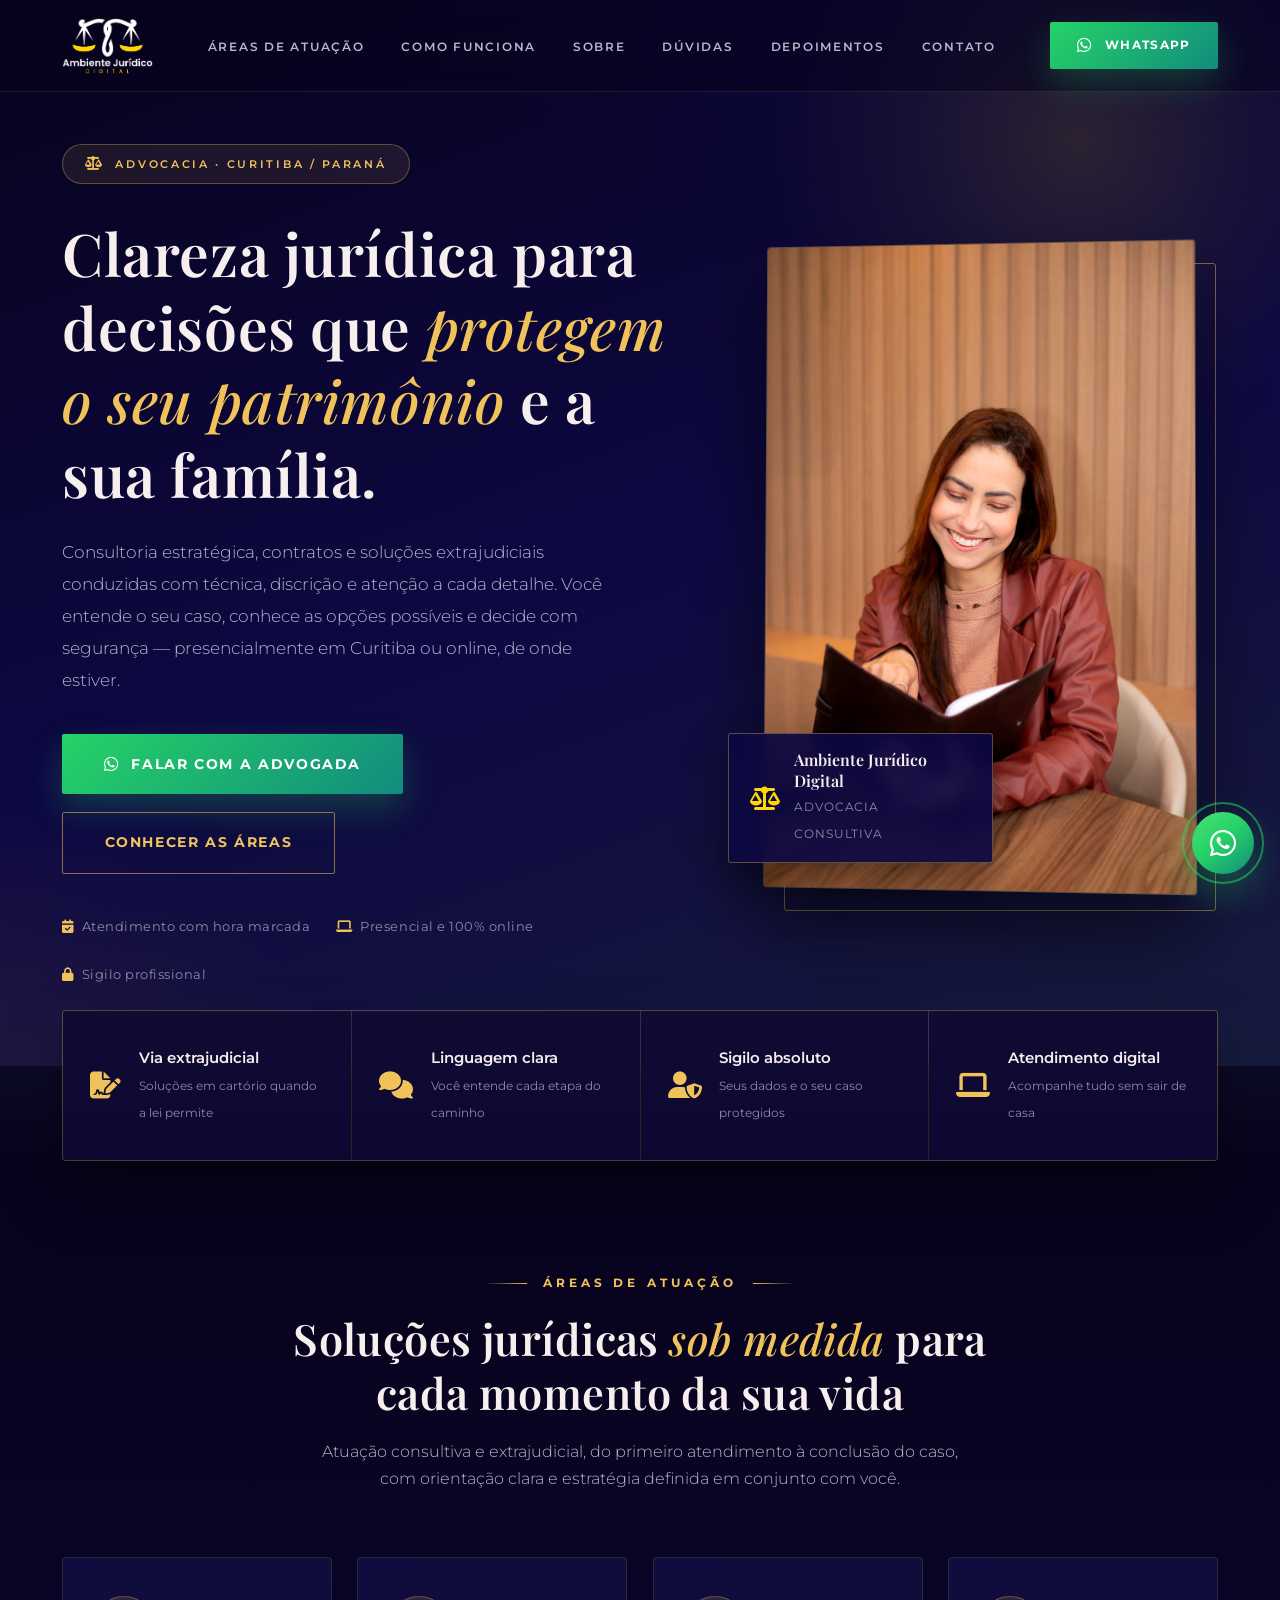
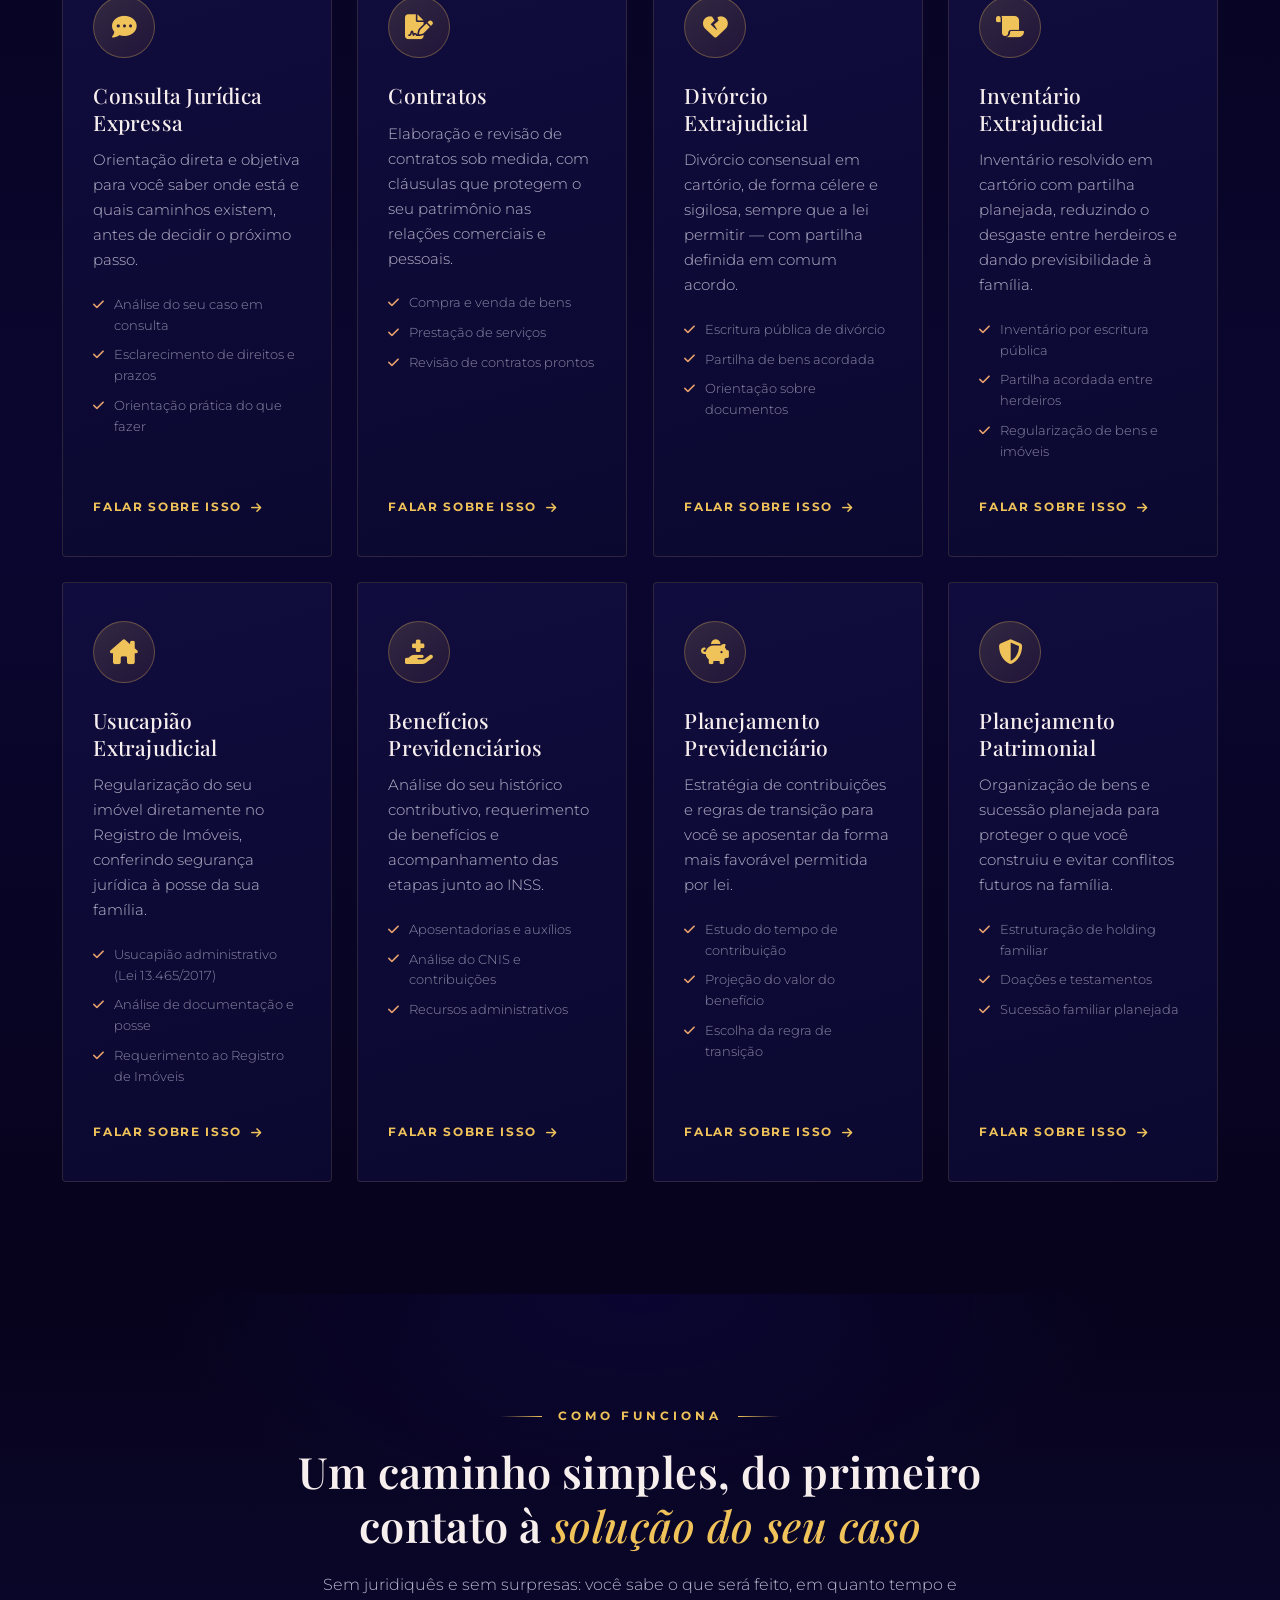
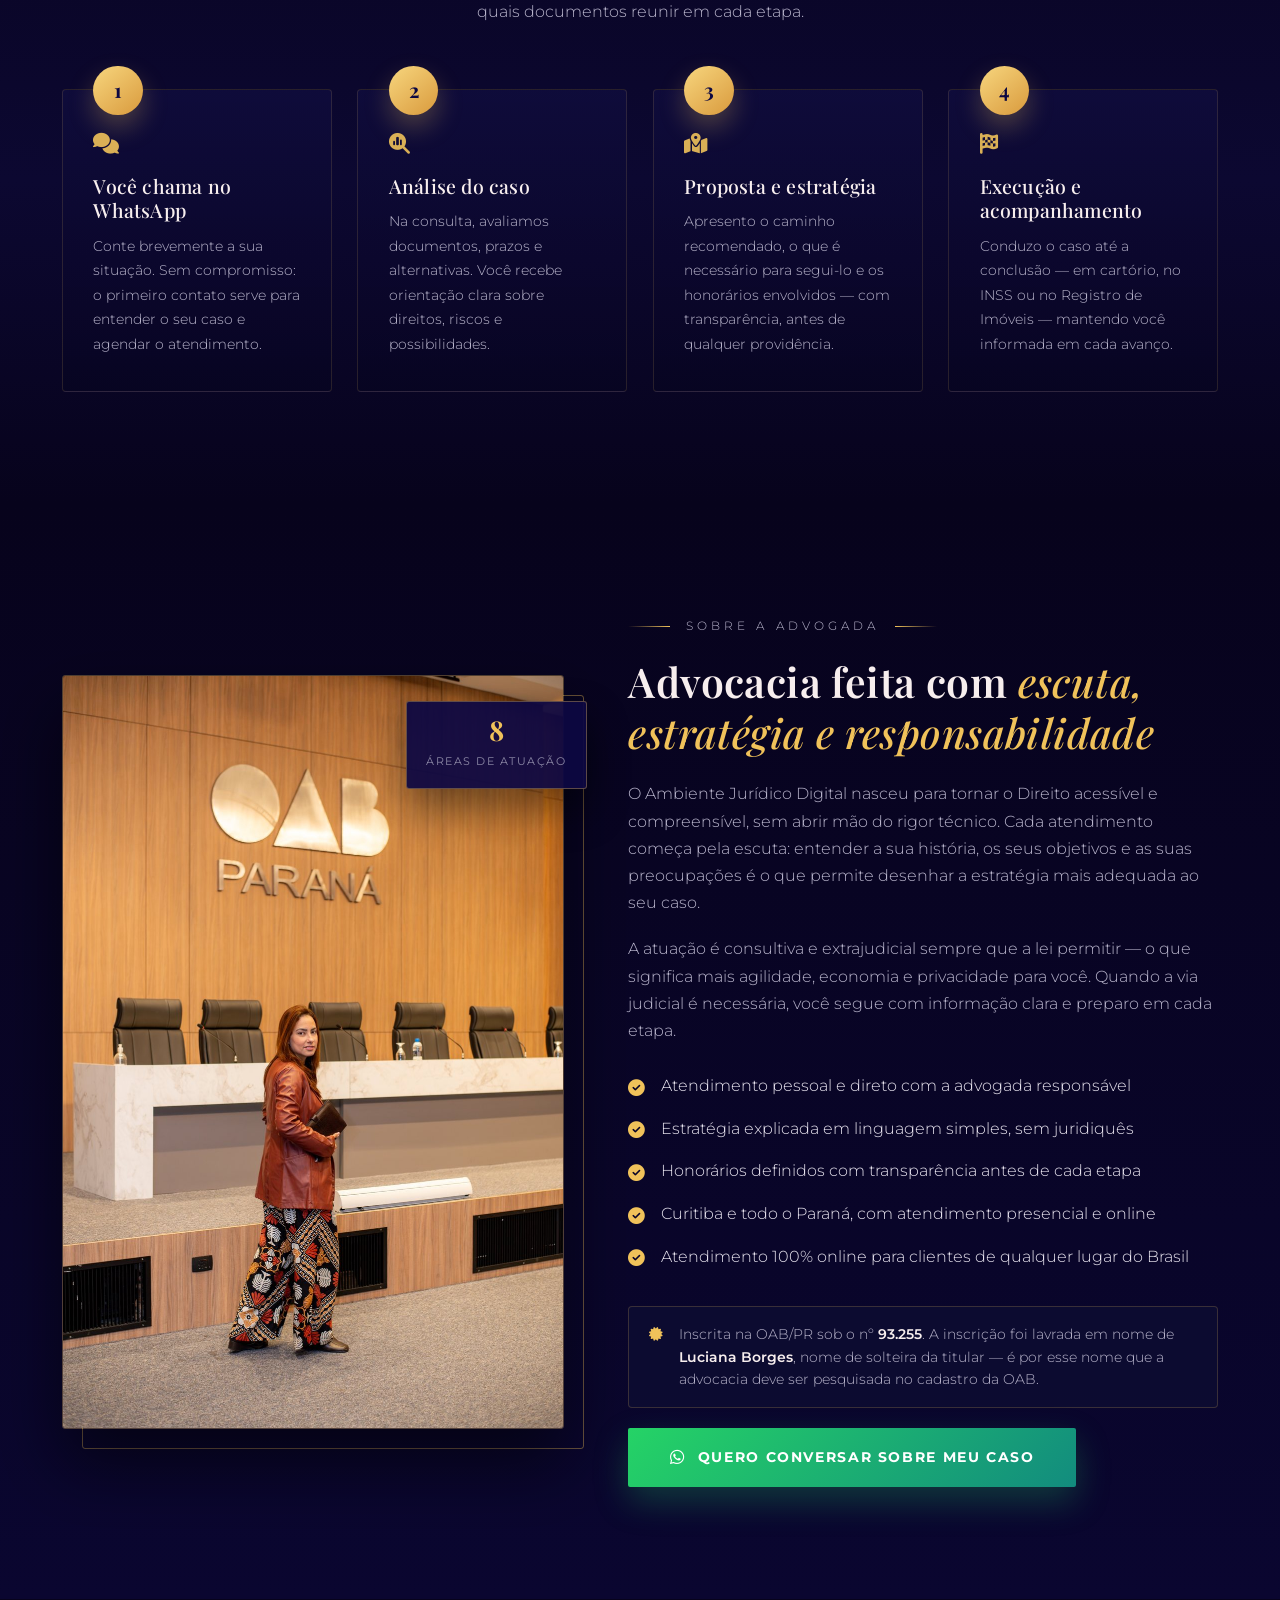
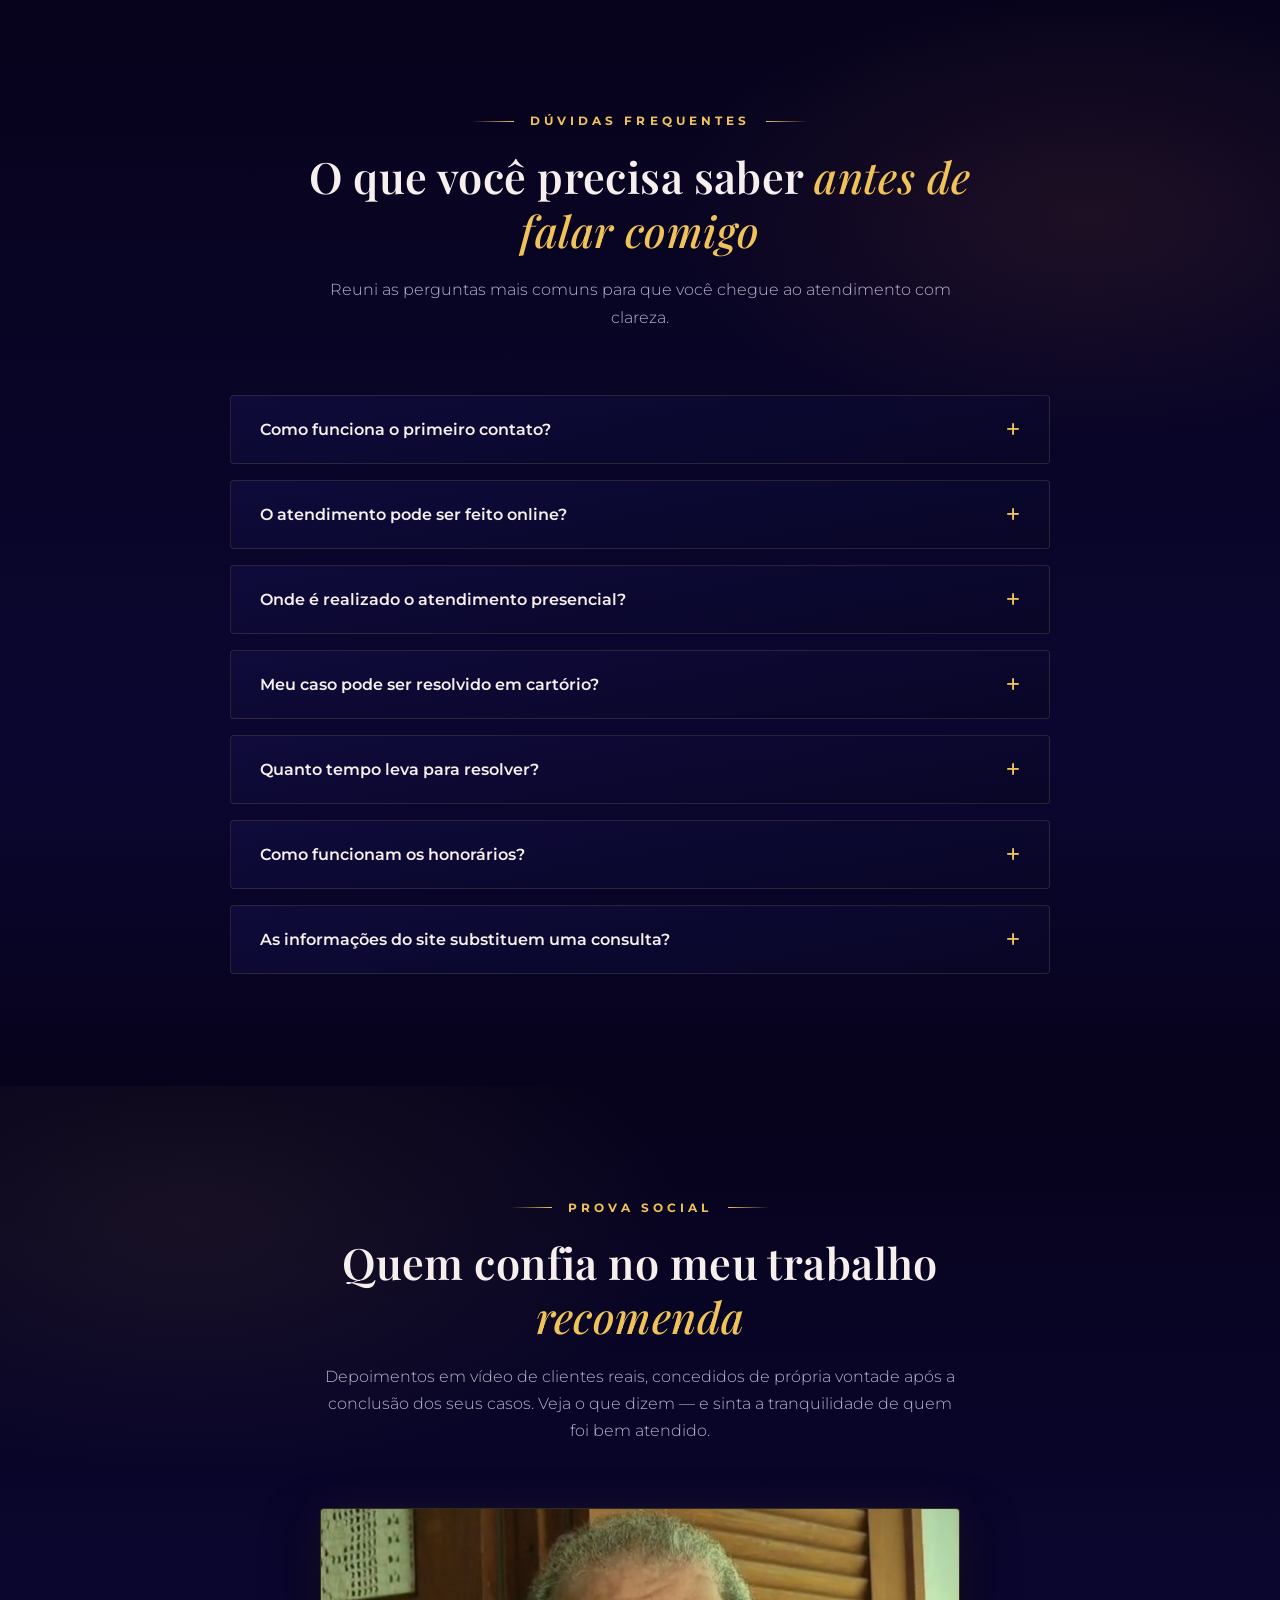
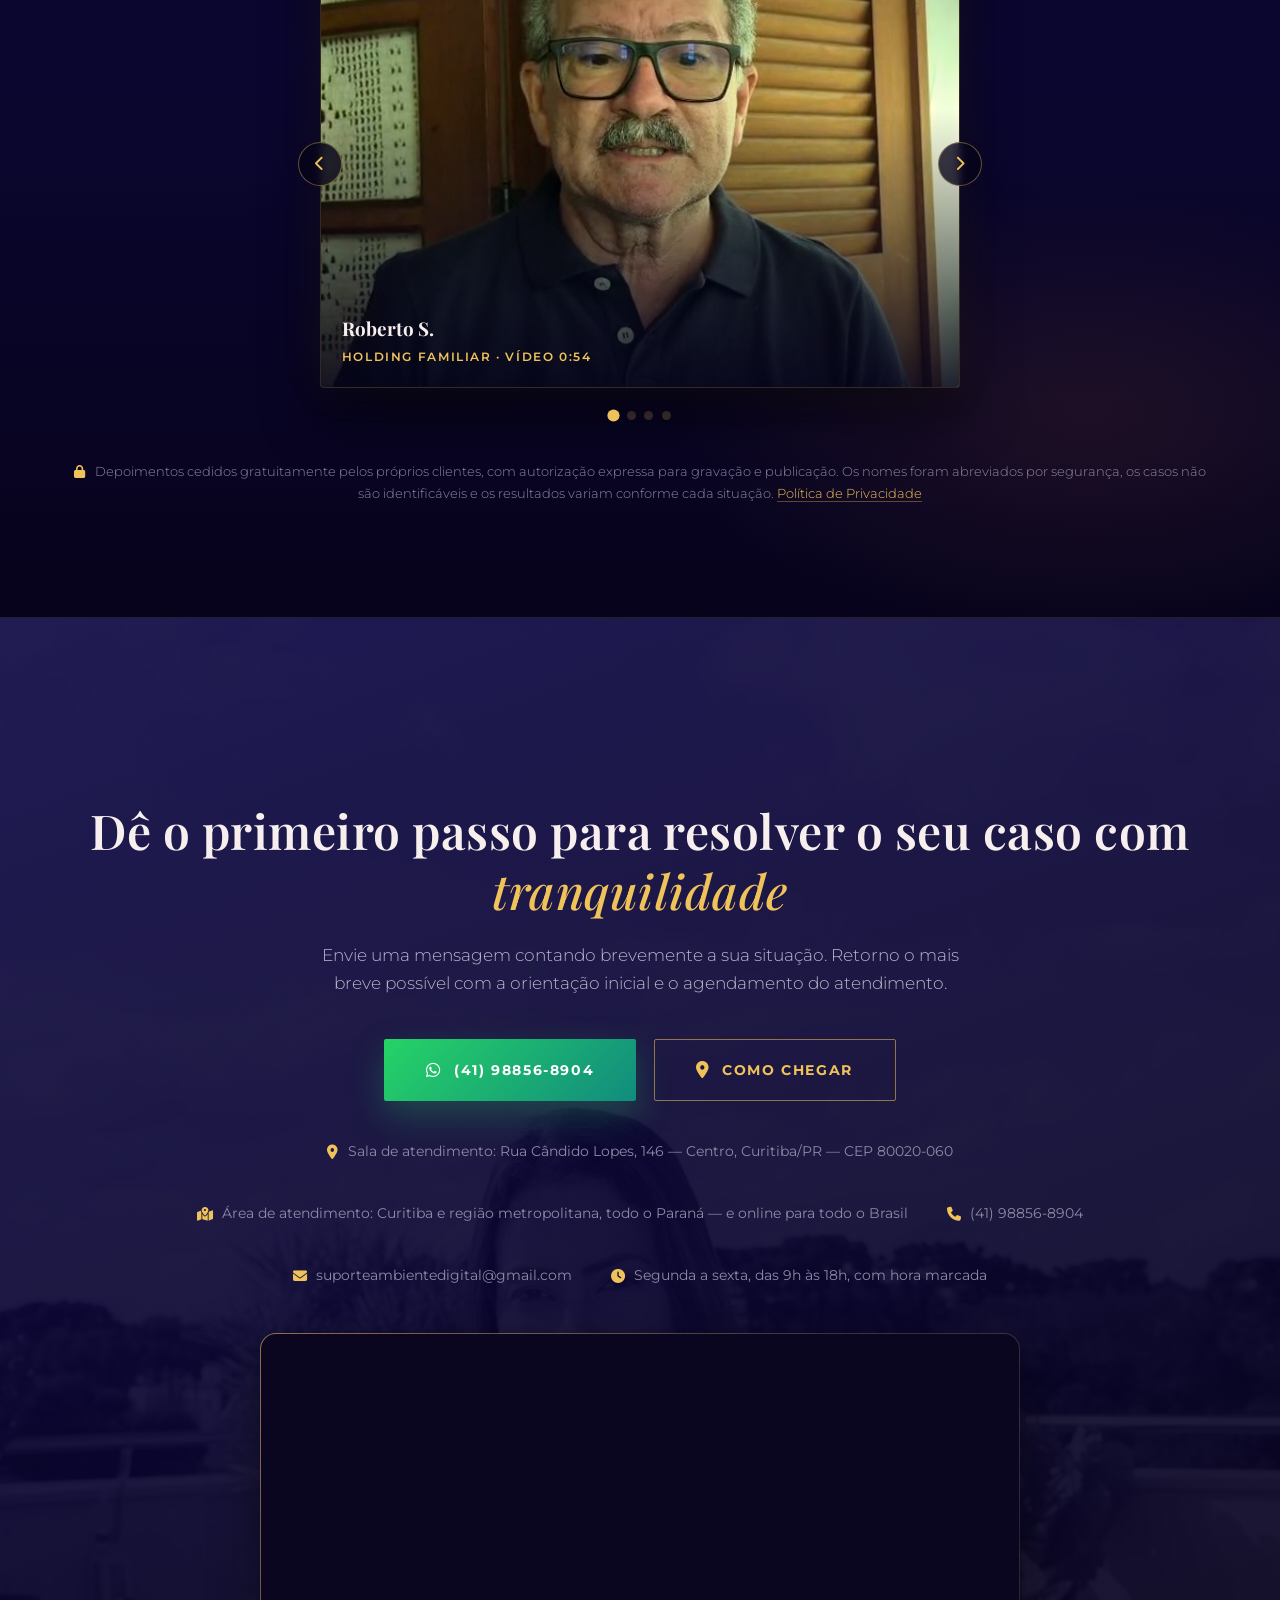
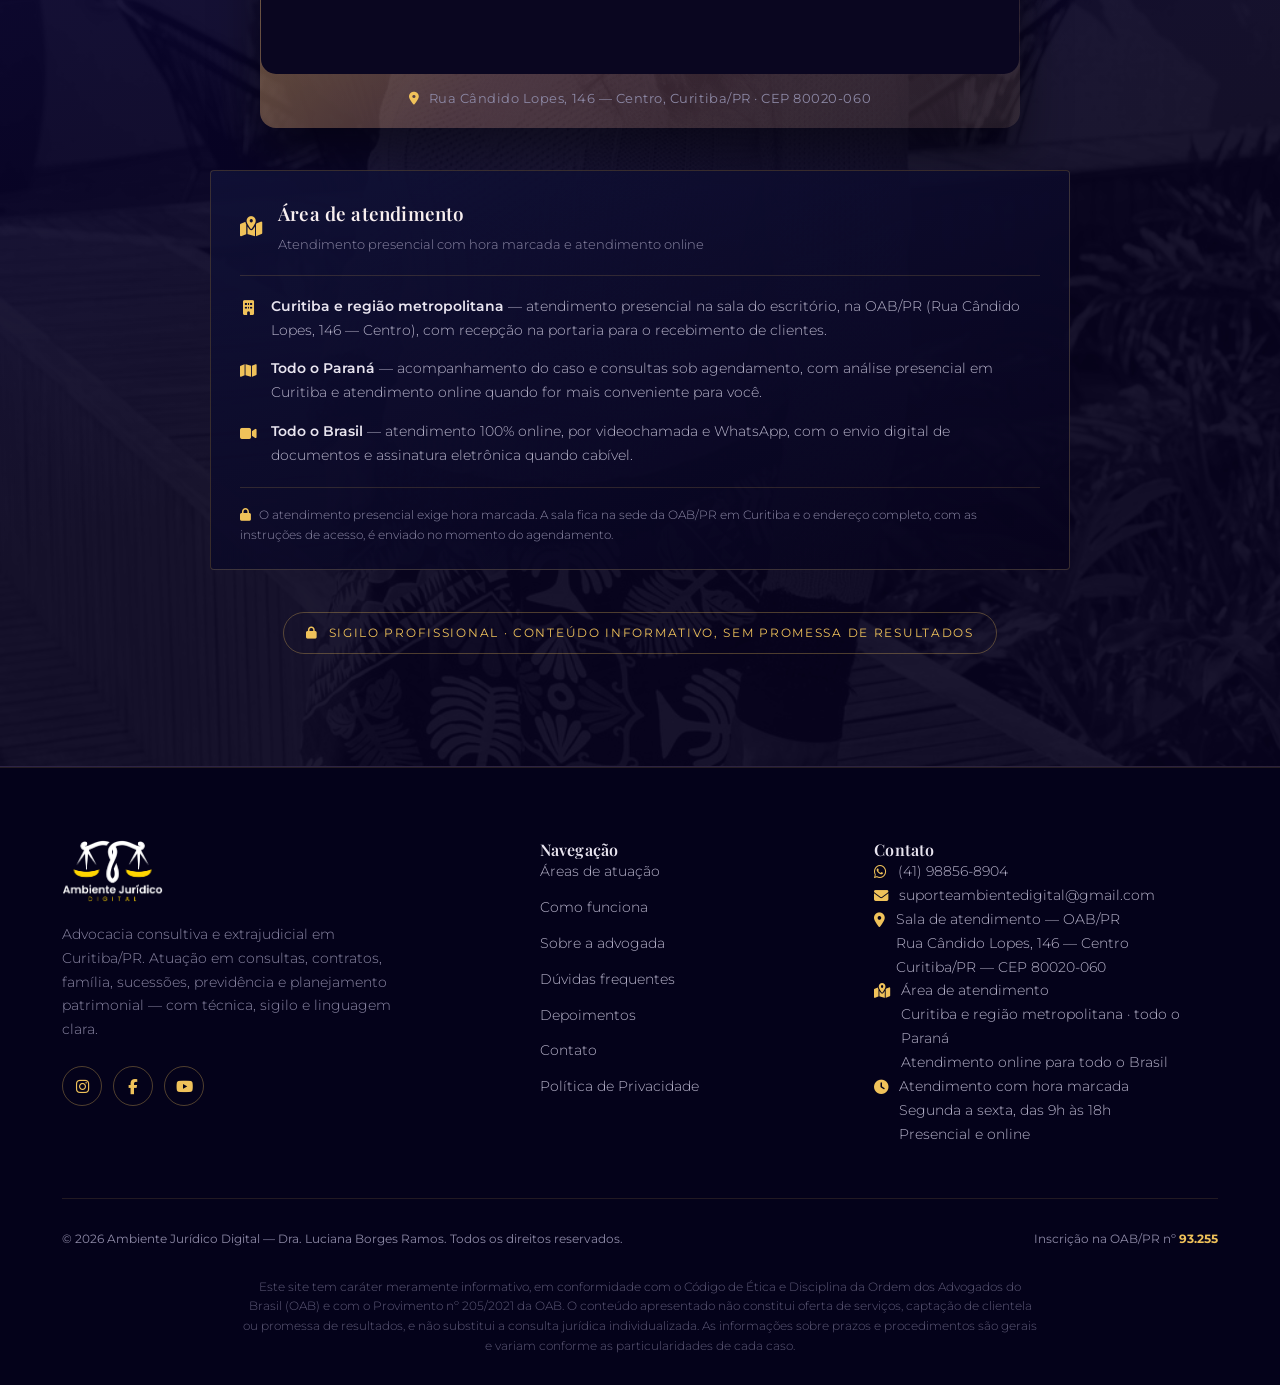
==== index.html @ c6d15be6 "Padronizar o nome da advogada como Dra. Luciana Borges Ramos A inscricao na OAB/PR n 93.255 foi lavr" ====
<!DOCTYPE html>
<html lang="pt-BR">
<head>
  <meta charset="UTF-8">
  <meta name="viewport" content="width=device-width, initial-scale=1.0">
  <title>Ambiente Jurídico Digital | Advocacia em Curitiba</title>
  <meta name="description" content="Advocacia em Curitiba/PR especializada em soluções extrajudiciais: consulta jurídica expressa, contratos, divórcio, inventário, usucapião, benefícios e planejamento previdenciário e patrimonial. Atendimento presencial e online.">
  <meta property="og:type" content="website">
  <meta property="og:title" content="Ambiente Jurídico Digital | Advocacia em Curitiba">
  <meta property="og:description" content="Soluções jurídicas estratégicas e extrajudiciais em Curitiba e todo o Paraná. Fale com uma advogada e tenha clareza sobre o seu caso.">
  <meta property="og:image" content="https://www.ambientejuridicodigital.com.br/assets/luciana-hero.jpg">
  <meta property="og:image:secure_url" content="https://www.ambientejuridicodigital.com.br/assets/luciana-hero.jpg">
  <meta property="og:image:type" content="image/jpeg">
  <meta property="og:image:width" content="1100">
  <meta property="og:image:height" content="1653">
  <meta property="og:image:alt" content="Dra. Luciana Borges Ramos em atendimento no Ambiente Jurídico Digital">
  <meta property="og:locale" content="pt_BR">
  <meta property="og:url" content="https://www.ambientejuridicodigital.com.br/">
  <meta property="og:site_name" content="Ambiente Jurídico Digital">
  <meta name="twitter:card" content="summary_large_image">
  <meta name="twitter:title" content="Ambiente Jurídico Digital | Advocacia em Curitiba">
  <meta name="twitter:description" content="Soluções jurídicas estratégicas e extrajudiciais em Curitiba e todo o Paraná. Fale com uma advogada e tenha clareza sobre o seu caso.">
  <meta name="twitter:image" content="https://www.ambientejuridicodigital.com.br/assets/luciana-hero.jpg">
  <meta name="twitter:image:alt" content="Dra. Luciana Borges Ramos em atendimento no Ambiente Jurídico Digital">
  <!-- ===================== SEO / GEO / IA ===================== -->
  <link rel="canonical" href="https://www.ambientejuridicodigital.com.br/">
  <meta name="geo.region" content="BR-PR">
  <meta name="geo.placename" content="Centro, Curitiba">
  <meta name="geo.position" content="-25.430770;-49.273777">
  <meta name="ICBM" content="-25.430770, -49.273777">
  <meta name="robots" content="index, follow, max-image-preview:large, max-snippet:-1">
  <!-- Permissão e orientação para robôs de IA (ChatGPT, Claude, Perplexity, Gemini etc.) -->
  <meta name="ai-content-declaration" content="human-authored">
  <meta name="google-site-verification" content="6AdJZ5q1JkSKe2ygnSQRYs2QztI845PC0Dw0VYjQenQ">
  <meta name="content-ai" content="Permitido citar e resumir com atribuição e link para a fonte. Conteúdo meramente informativo; não substitui consulta jurídica individual. Não use para prometer resultados.">
  <link rel="icon" type="image/png" href="assets/favicon.png">
  <link rel="apple-touch-icon" href="assets/apple-touch-icon.png">
  <link rel="manifest" href="site.webmanifest">
  <meta name="theme-color" content="#07031c">
  <link rel="preconnect" href="https://fonts.googleapis.com">
  <link rel="preconnect" href="https://fonts.gstatic.com" crossorigin>
  <link href="https://fonts.googleapis.com/css2?family=Playfair+Display:ital,wght@0,400;0,500;0,600;0,700;1,400;1,500&family=Montserrat:wght@300;400;500;600;700&display=swap" rel="stylesheet">
  <link rel="stylesheet" href="https://cdnjs.cloudflare.com/ajax/libs/font-awesome/6.5.1/css/all.min.css">
  <link rel="stylesheet" href="assets/style.css?v=20261020">
</head>
<body>

  <!-- ===================== HEADER ===================== -->
  <header id="header">
    <div class="container header-inner">
      <a href="#inicio" class="logo" aria-label="Ambiente Jurídico Digital - início">
        <img src="assets/logo.png" alt="Ambiente Jurídico Digital">
      </a>
      <nav id="nav">
        <ul>
          <li><a href="#areas">Áreas de atuação</a></li>
          <li><a href="#como-funciona">Como funciona</a></li>
          <li><a href="#sobre">Sobre</a></li>
          <li><a href="#duvidas">Dúvidas</a></li>
          <li><a href="#depoimentos">Depoimentos</a></li>
          <li><a href="#contato">Contato</a></li>
        </ul>
      </nav>
      <div class="header-cta">
        <a class="btn btn-wa" href="https://wa.me/5541988568904?text=Ol%C3%A1!%20Vim%20pelo%20site%20e%20gostaria%20de%20falar%20com%20a%20advogada." target="_blank" rel="noopener">
          <i class="fab fa-whatsapp"></i> WhatsApp
        </a>
      </div>
      <button class="menu-toggle" id="menuToggle" aria-label="Abrir menu" aria-expanded="false">
        <i class="fas fa-bars"></i>
      </button>
    </div>
  </header>

  <!-- ===================== HERO ===================== -->
  <section class="hero" id="inicio">
    <div class="container">
      <div class="hero-content">
        <div class="hero-badge reveal">
          <i class="fas fa-scale-balanced"></i> Advocacia · Curitiba / Paraná
        </div>
        <h1 class="reveal">
          Clareza jurídica para decisões que <span>protegem o seu patrimônio</span> e a sua família.
        </h1>
        <p class="reveal">
          Consultoria estratégica, contratos e soluções extrajudiciais conduzidas com técnica,
          discrição e atenção a cada detalhe. Você entende o seu caso, conhece as opções
          possíveis e decide com segurança — presencialmente em Curitiba ou online, de onde estiver.
        </p>
        <div class="hero-cta reveal">
          <a class="btn btn-wa" href="https://wa.me/5541988568904?text=Ol%C3%A1!%20Vim%20pelo%20site%20e%20gostaria%20de%20agendar%20uma%20consulta%20jur%C3%ADdica." target="_blank" rel="noopener">
            <i class="fab fa-whatsapp"></i> Falar com a advogada
          </a>
          <a class="btn btn-outline" href="#areas">Conhecer as áreas</a>
        </div>
        <div class="hero-note reveal">
          <span><i class="fas fa-calendar-check"></i> Atendimento com hora marcada</span>
          <span><i class="fas fa-laptop"></i> Presencial e 100% online</span>
          <span><i class="fas fa-lock"></i> Sigilo profissional</span>
        </div>
      </div>
      <div class="hero-image reveal direita">
        <div class="frame">
          <img src="assets/luciana-hero.jpg" alt="Dra. Luciana Borges Ramos em atendimento no Ambiente Jurídico Digital" width="1100" height="1653">
        </div>
        <div class="hero-tag">
          <i class="fas fa-scale-balanced"></i>
          <div>
            <strong>Ambiente Jurídico Digital</strong>
            <small>Advocacia consultiva</small>
          </div>
        </div>
      </div>
    </div>
  </section>

  <!-- ===================== DIFERENCIAIS ===================== -->
  <div class="diferenciais">
    <div class="container">
      <div class="diferenciais-box">
        <div class="diferencial-item reveal">
          <i class="fas fa-file-signature"></i>
          <div>
            <strong>Via extrajudicial</strong>
            <small>Soluções em cartório quando a lei permite</small>
          </div>
        </div>
        <div class="diferencial-item reveal">
          <i class="fas fa-comments"></i>
          <div>
            <strong>Linguagem clara</strong>
            <small>Você entende cada etapa do caminho</small>
          </div>
        </div>
        <div class="diferencial-item reveal">
          <i class="fas fa-user-shield"></i>
          <div>
            <strong>Sigilo absoluto</strong>
            <small>Seus dados e o seu caso protegidos</small>
          </div>
        </div>
        <div class="diferencial-item reveal">
          <i class="fas fa-laptop"></i>
          <div>
            <strong>Atendimento digital</strong>
            <small>Acompanhe tudo sem sair de casa</small>
          </div>
        </div>
      </div>
    </div>
  </div>

  <!-- ===================== ÁREAS DE ATUAÇÃO ===================== -->
  <section id="areas">
    <div class="container">
      <p class="section-sub reveal">Áreas de atuação</p>
      <h2 class="section-title reveal">Soluções jurídicas <span>sob medida</span> para cada momento da sua vida</h2>
      <p class="section-desc reveal">
        Atuação consultiva e extrajudicial, do primeiro atendimento à conclusão do caso,
        com orientação clara e estratégia definida em conjunto com você.
      </p>
      <div class="areas-grid">

        <div class="area-card reveal">
          <div class="area-icon"><i class="fas fa-comment-dots"></i></div>
          <h3>Consulta Jurídica Expressa</h3>
          <p>Orientação direta e objetiva para você saber onde está e quais caminhos existem, antes de decidir o próximo passo.</p>
          <ul class="area-list">
            <li><i class="fas fa-check"></i> Análise do seu caso em consulta</li>
            <li><i class="fas fa-check"></i> Esclarecimento de direitos e prazos</li>
            <li><i class="fas fa-check"></i> Orientação prática do que fazer</li>
          </ul>
          <a class="area-link" href="https://wa.me/5541988568904?text=Ol%C3%A1!%20Vim%20pelo%20site%20e%20gostaria%20de%20agendar%20uma%20consulta%20jur%C3%ADdica%20expressa." target="_blank" rel="noopener">Falar sobre isso <i class="fas fa-arrow-right"></i></a>
        </div>

        <div class="area-card reveal">
          <div class="area-icon"><i class="fas fa-file-signature"></i></div>
          <h3>Contratos</h3>
          <p>Elaboração e revisão de contratos sob medida, com cláusulas que protegem o seu patrimônio nas relações comerciais e pessoais.</p>
          <ul class="area-list">
            <li><i class="fas fa-check"></i> Compra e venda de bens</li>
            <li><i class="fas fa-check"></i> Prestação de serviços</li>
            <li><i class="fas fa-check"></i> Revisão de contratos prontos</li>
          </ul>
          <a class="area-link" href="https://wa.me/5541988568904?text=Ol%C3%A1!%20Vim%20pelo%20site%20e%20preciso%20de%20ajuda%20com%20um%20contrato." target="_blank" rel="noopener">Falar sobre isso <i class="fas fa-arrow-right"></i></a>
        </div>

        <div class="area-card reveal">
          <div class="area-icon"><i class="fas fa-heart-crack"></i></div>
          <h3>Divórcio Extrajudicial</h3>
          <p>Divórcio consensual em cartório, de forma célere e sigilosa, sempre que a lei permitir — com partilha definida em comum acordo.</p>
          <ul class="area-list">
            <li><i class="fas fa-check"></i> Escritura pública de divórcio</li>
            <li><i class="fas fa-check"></i> Partilha de bens acordada</li>
            <li><i class="fas fa-check"></i> Orientação sobre documentos</li>
          </ul>
          <a class="area-link" href="https://wa.me/5541988568904?text=Ol%C3%A1!%20Vim%20pelo%20site%20e%20tenho%20interesse%20em%20div%C3%B3rcio%20extrajudicial." target="_blank" rel="noopener">Falar sobre isso <i class="fas fa-arrow-right"></i></a>
        </div>

        <div class="area-card reveal">
          <div class="area-icon"><i class="fas fa-scroll"></i></div>
          <h3>Inventário Extrajudicial</h3>
          <p>Inventário resolvido em cartório com partilha planejada, reduzindo o desgaste entre herdeiros e dando previsibilidade à família.</p>
          <ul class="area-list">
            <li><i class="fas fa-check"></i> Inventário por escritura pública</li>
            <li><i class="fas fa-check"></i> Partilha acordada entre herdeiros</li>
            <li><i class="fas fa-check"></i> Regularização de bens e imóveis</li>
          </ul>
          <a class="area-link" href="https://wa.me/5541988568904?text=Ol%C3%A1!%20Vim%20pelo%20site%20e%20gostaria%20de%20informa%C3%A7%C3%B5es%20sobre%20invent%C3%A1rio%20extrajudicial." target="_blank" rel="noopener">Falar sobre isso <i class="fas fa-arrow-right"></i></a>
        </div>

        <div class="area-card reveal">
          <div class="area-icon"><i class="fas fa-house-chimney"></i></div>
          <h3>Usucapião Extrajudicial</h3>
          <p>Regularização do seu imóvel diretamente no Registro de Imóveis, conferindo segurança jurídica à posse da sua família.</p>
          <ul class="area-list">
            <li><i class="fas fa-check"></i> Usucapião administrativo (Lei 13.465/2017)</li>
            <li><i class="fas fa-check"></i> Análise de documentação e posse</li>
            <li><i class="fas fa-check"></i> Requerimento ao Registro de Imóveis</li>
          </ul>
          <a class="area-link" href="https://wa.me/5541988568904?text=Ol%C3%A1!%20Vim%20pelo%20site%20e%20quero%20regularizar%20um%20im%C3%B3vel%20por%20usucapi%C3%A3o." target="_blank" rel="noopener">Falar sobre isso <i class="fas fa-arrow-right"></i></a>
        </div>

        <div class="area-card reveal">
          <div class="area-icon"><i class="fas fa-hand-holding-medical"></i></div>
          <h3>Benefícios Previdenciários</h3>
          <p>Análise do seu histórico contributivo, requerimento de benefícios e acompanhamento das etapas junto ao INSS.</p>
          <ul class="area-list">
            <li><i class="fas fa-check"></i> Aposentadorias e auxílios</li>
            <li><i class="fas fa-check"></i> Análise do CNIS e contribuições</li>
            <li><i class="fas fa-check"></i> Recursos administrativos</li>
          </ul>
          <a class="area-link" href="https://wa.me/5541988568904?text=Ol%C3%A1!%20Vim%20pelo%20site%20e%20preciso%20de%20ajuda%20com%20um%20benef%C3%ADcio%20do%20INSS." target="_blank" rel="noopener">Falar sobre isso <i class="fas fa-arrow-right"></i></a>
        </div>

        <div class="area-card reveal">
          <div class="area-icon"><i class="fas fa-piggy-bank"></i></div>
          <h3>Planejamento Previdenciário</h3>
          <p>Estratégia de contribuições e regras de transição para você se aposentar da forma mais favorável permitida por lei.</p>
          <ul class="area-list">
            <li><i class="fas fa-check"></i> Estudo do tempo de contribuição</li>
            <li><i class="fas fa-check"></i> Projeção do valor do benefício</li>
            <li><i class="fas fa-check"></i> Escolha da regra de transição</li>
          </ul>
          <a class="area-link" href="https://wa.me/5541988568904?text=Ol%C3%A1!%20Vim%20pelo%20site%20e%20quero%20planejar%20minha%20aposentadoria." target="_blank" rel="noopener">Falar sobre isso <i class="fas fa-arrow-right"></i></a>
        </div>

        <div class="area-card reveal">
          <div class="area-icon"><i class="fas fa-shield-halved"></i></div>
          <h3>Planejamento Patrimonial</h3>
          <p>Organização de bens e sucessão planejada para proteger o que você construiu e evitar conflitos futuros na família.</p>
          <ul class="area-list">
            <li><i class="fas fa-check"></i> Estruturação de holding familiar</li>
            <li><i class="fas fa-check"></i> Doações e testamentos</li>
            <li><i class="fas fa-check"></i> Sucessão familiar planejada</li>
          </ul>
          <a class="area-link" href="https://wa.me/5541988568904?text=Ol%C3%A1!%20Vim%20pelo%20site%20e%20quero%20organizar%20meu%20patrim%C3%B4nio." target="_blank" rel="noopener">Falar sobre isso <i class="fas fa-arrow-right"></i></a>
        </div>

      </div>
    </div>
  </section>

  <!-- ===================== COMO FUNCIONA ===================== -->
  <section id="como-funciona">
    <div class="container">
      <p class="section-sub reveal">Como funciona</p>
      <h2 class="section-title reveal">Um caminho simples, do primeiro contato à <span>solução do seu caso</span></h2>
      <p class="section-desc reveal">
        Sem juridiquês e sem surpresas: você sabe o que será feito, em quanto tempo e quais documentos reunir em cada etapa.
      </p>
      <div class="passos">
        <div class="passo reveal">
          <span class="passo-num">1</span>
          <i class="passo-icone fas fa-comments"></i>
          <h3>Você chama no WhatsApp</h3>
          <p>Conte brevemente a sua situação. Sem compromisso: o primeiro contato serve para entender o seu caso e agendar o atendimento.</p>
        </div>
        <div class="passo reveal">
          <span class="passo-num">2</span>
          <i class="passo-icone fas fa-magnifying-glass-chart"></i>
          <h3>Análise do caso</h3>
          <p>Na consulta, avaliamos documentos, prazos e alternativas. Você recebe orientação clara sobre direitos, riscos e possibilidades.</p>
        </div>
        <div class="passo reveal">
          <span class="passo-num">3</span>
          <i class="passo-icone fas fa-map-location-dot"></i>
          <h3>Proposta e estratégia</h3>
          <p>Apresento o caminho recomendado, o que é necessário para segui-lo e os honorários envolvidos — com transparência, antes de qualquer providência.</p>
        </div>
        <div class="passo reveal">
          <span class="passo-num">4</span>
          <i class="passo-icone fas fa-flag-checkered"></i>
          <h3>Execução e acompanhamento</h3>
          <p>Conduzo o caso até a conclusão — em cartório, no INSS ou no Registro de Imóveis — mantendo você informada em cada avanço.</p>
        </div>
      </div>
    </div>
  </section>

  <!-- ===================== SOBRE ===================== -->
  <section id="sobre">
    <div class="container sobre-grid">
      <div class="sobre-foto reveal esq">
        <img src="assets/luciana-plenario.jpg" alt="Dra. Luciana Borges Ramos em evento na sede da OAB Paraná" width="1000" height="1502">
        <div class="sobre-selo">
          <strong>8</strong>
          <small>áreas de atuação</small>
        </div>
      </div>
      <div class="sobre-texto reveal direita">
        <p class="section-sub" style="justify-content:flex-start">Sobre a advogada</p>
        <h2>Advocacia feita com <span>escuta, estratégia e responsabilidade</span></h2>
        <p>
          O Ambiente Jurídico Digital nasceu para tornar o Direito acessível e compreensível,
          sem abrir mão do rigor técnico. Cada atendimento começa pela escuta: entender a sua
          história, os seus objetivos e as suas preocupações é o que permite desenhar a
          estratégia mais adequada ao seu caso.
        </p>
        <p>
          A atuação é consultiva e extrajudicial sempre que a lei permitir — o que significa
          mais agilidade, economia e privacidade para você. Quando a via judicial é necessária,
          você segue com informação clara e preparo em cada etapa.
        </p>
        <ul class="sobre-lista">
          <li><i class="fas fa-check-circle"></i> Atendimento pessoal e direto com a advogada responsável</li>
          <li><i class="fas fa-check-circle"></i> Estratégia explicada em linguagem simples, sem juridiquês</li>
          <li><i class="fas fa-check-circle"></i> Honorários definidos com transparência antes de cada etapa</li>
          <li><i class="fas fa-check-circle"></i> Curitiba e todo o Paraná, com atendimento presencial e online</li>
          <li><i class="fas fa-check-circle"></i> Atendimento 100% online para clientes de qualquer lugar do Brasil</li>
        </ul>
        <p class="sobre-oab">
          <i class="fas fa-certificate"></i>
          <span>
            Inscrita na OAB/PR sob o nº <strong>93.255</strong>. A inscrição foi lavrada em nome de
            <strong>Luciana Borges</strong>, nome de solteira da titular — é por esse nome que a
            advocacia deve ser pesquisada no cadastro da OAB.
          </span>
        </p>
        <a class="btn btn-wa" href="https://wa.me/5541988568904?text=Ol%C3%A1!%20Vim%20pelo%20site%20e%20gostaria%20de%20conhecer%20melhor%20o%20trabalho%20do%20Ambiente%20Jur%C3%ADdico%20Digital." target="_blank" rel="noopener">
          <i class="fab fa-whatsapp"></i> Quero conversar sobre meu caso
        </a>
      </div>
    </div>
  </section>

  <!-- ===================== DÚVIDAS FREQUENTES ===================== -->
  <section id="duvidas">
    <div class="container">
      <p class="section-sub reveal">Dúvidas frequentes</p>
      <h2 class="section-title reveal">O que você precisa saber <span>antes de falar comigo</span></h2>
      <p class="section-desc reveal">Reuni as perguntas mais comuns para que você chegue ao atendimento com clareza.</p>

      <div class="faq">
        <div class="faq-item reveal">
          <button class="faq-pergunta" aria-expanded="false">
            Como funciona o primeiro contato?
            <i class="fas fa-plus"></i>
          </button>
          <div class="faq-resposta">
            <div class="faq-resposta-inner">
              Basta enviar uma mensagem no WhatsApp contando, em poucas linhas, a sua situação.
              Esse primeiro contato serve para entender a sua demanda e agendar o atendimento
              no horário mais conveniente para você — presencial ou online.
            </div>
          </div>
        </div>

        <div class="faq-item reveal">
          <button class="faq-pergunta" aria-expanded="false">
            O atendimento pode ser feito online?
            <i class="fas fa-plus"></i>
          </button>
          <div class="faq-resposta">
            <div class="faq-resposta-inner">
              Sim. O atendimento pode ser 100% online, por videochamada e WhatsApp, com a mesma
              segurança do atendimento presencial. Os documentos podem ser enviados digitalmente
              e, quando cabível, utiliza-se assinatura eletrônica.
            </div>
          </div>
        </div>

        <div class="faq-item reveal">
          <button class="faq-pergunta" aria-expanded="false">
            Onde é realizado o atendimento presencial?
            <i class="fas fa-plus"></i>
          </button>
          <div class="faq-resposta">
            <div class="faq-resposta-inner">
              O atendimento presencial é feito em Curitiba, na sala do escritório na sede da
              OAB/PR — Rua Cândido Lopes, 146, Centro —, com hora marcada e recepção na portaria
              para o recebimento de clientes. O endereço completo e as instruções de acesso são
              enviados no momento do agendamento. Clientes de Curitiba e região podem ainda
              preferir o atendimento 100% online, por videochamada e WhatsApp, e clientes de
              todo o Brasil são atendidos dessa forma, sem deslocamento.
            </div>
          </div>
        </div>

        <div class="faq-item reveal">
          <button class="faq-pergunta" aria-expanded="false">
            Meu caso pode ser resolvido em cartório?
            <i class="fas fa-plus"></i>
          </button>
          <div class="faq-resposta">
            <div class="faq-resposta-inner">
              Muitos podem. Divórcio, inventário e usucapião, por exemplo, possuem via
              extrajudicial quando há consenso entre as partes e os requisitos legais são
              preenchidos. Na consulta, analiso se o seu caso se encaixa nessa via e quais
              documentos serão necessários.
            </div>
          </div>
        </div>

        <div class="faq-item reveal">
          <button class="faq-pergunta" aria-expanded="false">
            Quanto tempo leva para resolver?
            <i class="fas fa-plus"></i>
          </button>
          <div class="faq-resposta">
            <div class="faq-resposta-inner">
              O prazo varia conforme o órgão envolvido — cartório, INSS ou Registro de Imóveis —
              e as particularidades de cada caso. Na consulta, apresento uma estimativa realista
              para a sua situação específica.
            </div>
          </div>
        </div>

        <div class="faq-item reveal">
          <button class="faq-pergunta" aria-expanded="false">
            Como funcionam os honorários?
            <i class="fas fa-plus"></i>
          </button>
          <div class="faq-resposta">
            <div class="faq-resposta-inner">
              Os honorários são definidos caso a caso, após a análise da complexidade, e
              comunicados com transparência antes do início do trabalho. Você tem ciência dos
              valores e aprova cada etapa antes que ela aconteça.
            </div>
          </div>
        </div>

        <div class="faq-item reveal">
          <button class="faq-pergunta" aria-expanded="false">
            As informações do site substituem uma consulta?
            <i class="fas fa-plus"></i>
          </button>
          <div class="faq-resposta">
            <div class="faq-resposta-inner">
              Não. O conteúdo deste site tem caráter meramente informativo e não substitui a
              análise individual do seu caso por advogada. Cada situação exige verificação
              própria de fatos, documentos e prazos.
            </div>
          </div>
        </div>
      </div>
    </div>
  </section>

  <!-- ===================== DEPOIMENTOS ===================== -->
  <section id="depoimentos">
    <div class="container">
      <p class="section-sub reveal">Prova social</p>
      <h2 class="section-title reveal">Quem confia no meu trabalho <span>recomenda</span></h2>
      <p class="section-desc reveal">
        Depoimentos em vídeo de clientes reais, concedidos de própria vontade após a
        conclusão dos seus casos. Veja o que dizem — e sinta a tranquilidade de quem
        foi bem atendido.
      </p>

      <!-- Carrossel de depoimentos (vídeos) -->
      <div class="depo-carrossel reveal" aria-roledescription="carrossel" aria-label="Depoimentos de clientes em vídeo">

        <div class="depo-stage" id="depoStage">

          <figure class="depo-slide ativo" data-tipo="video" role="button" tabindex="0"
            data-video="assets/depoimentos/video-roberto.mp4"
            data-nome="Roberto S." data-area="Holding Familiar"
            aria-label="Reproduzir depoimento de Roberto sobre Holding Familiar">
            <img src="assets/depoimentos/poster-roberto.jpg" alt="Roberto, cliente de holding familiar, sorrindo em depoimento em vídeo" width="900" height="506">
            <figcaption class="depo-meta">
              <strong>Roberto S.</strong>
              <small>Holding Familiar · Vídeo 0:54</small>
            </figcaption>
          </figure>

          <figure class="depo-slide" data-tipo="video" role="button" tabindex="0"
            data-video="assets/depoimentos/video-andre.mp4"
            data-nome="André C." data-area="Inventário e Contratos"
            aria-label="Reproduzir depoimento de André sobre inventário e contratos">
            <img src="assets/depoimentos/poster-andre.jpg" alt="André, cliente de inventário e contratos, em depoimento em vídeo" width="900" height="506" loading="lazy">
            <figcaption class="depo-meta">
              <strong>André C.</strong>
              <small>Inventário e Contratos · Vídeo 2:16</small>
            </figcaption>
          </figure>

          <figure class="depo-slide" data-tipo="video" role="button" tabindex="0"
            data-video="assets/depoimentos/video-sandro.mp4"
            data-nome="Sandro M." data-area="Pensão Alimentícia"
            aria-label="Reproduzir depoimento de Sandro sobre pensão alimentícia">
            <img src="assets/depoimentos/poster-sandro.jpg" alt="Sandro, cliente em questão de pensão alimentícia, em depoimento em vídeo" width="506" height="900" loading="lazy">
            <figcaption class="depo-meta">
              <strong>Sandro M.</strong>
              <small>Pensão Alimentícia · Vídeo 1:19</small>
            </figcaption>
          </figure>

          <figure class="depo-slide" data-tipo="video" role="button" tabindex="0"
            data-video="assets/depoimentos/video-eduardo.mp4"
            data-nome="Eduardo L." data-area="Usucapião"
            aria-label="Reproduzir depoimento de Eduardo sobre usucapião">
            <img src="assets/depoimentos/poster-eduardo.jpg" alt="Eduardo, cliente em usucapião, em depoimento em vídeo" width="506" height="900" loading="lazy">
            <figcaption class="depo-meta">
              <strong>Eduardo L.</strong>
              <small>Usucapião · Vídeo 0:31</small>
            </figcaption>
          </figure>

        </div>

        <button class="depo-btn prev" id="depoPrev" aria-label="Depoimento anterior"><i class="fas fa-chevron-left"></i></button>
        <button class="depo-btn next" id="depoNext" aria-label="Próximo depoimento"><i class="fas fa-chevron-right"></i></button>

        <div class="depo-dots" id="depoDots" role="tablist" aria-label="Selecionar depoimento"></div>
      </div>

      <p class="depo-nota reveal">
        <i class="fas fa-lock"></i>
        Depoimentos cedidos gratuitamente pelos próprios clientes, com autorização
        expressa para gravação e publicação. Os nomes foram abreviados por segurança,
        os casos não são identificáveis e os resultados variam conforme cada situação.
        <a href="privacidade.html">Política de Privacidade</a>
      </p>
    </div>
  </section>

  <!-- Lightbox dos depoimentos em vídeo -->
  <div class="depo-lightbox" id="depoLightbox" role="dialog" aria-modal="true" aria-label="Reproduzir depoimento em vídeo">
    <button class="depo-fechar" id="depoFechar" aria-label="Fechar vídeo"><i class="fas fa-xmark"></i></button>
    <div class="depo-lightbox-inner">
      <video id="depoVideo" controls playsinline preload="none"></video>
      <div class="depo-lightbox-bar">
        <div>
          <strong id="depoNome"></strong>
          <small id="depoArea"></small>
        </div>
        <a class="btn btn-wa" href="https://wa.me/5541988568904?text=Ol%C3%A1!%20Vim%20pelo%20site%20e%20gostaria%20de%20falar%20com%20a%20advogada." target="_blank" rel="noopener">
          <i class="fab fa-whatsapp"></i> Falar com a advogada
        </a>
      </div>
    </div>
  </div>

  <!-- ===================== CTA FINAL / CONTATO ===================== -->
  <section class="cta-final" id="contato">
    <div class="container">
      <p class="section-sub reveal">Vamos conversar</p>
      <h2 class="reveal">Dê o primeiro passo para resolver o seu caso com <span>tranquilidade</span></h2>
      <p class="reveal">
        Envie uma mensagem contando brevemente a sua situação. Retorno o mais breve possível
        com a orientação inicial e o agendamento do atendimento.
      </p>
      <div class="cta-botoes reveal">
        <a class="btn btn-wa" href="https://wa.me/5541988568904?text=Ol%C3%A1!%20Vim%20pelo%20site%20e%20gostaria%20de%20falar%20com%20a%20advogada." target="_blank" rel="noopener">
          <i class="fab fa-whatsapp"></i> (41) 98856-8904
        </a>
        <a class="btn btn-outline" href="https://www.google.com/maps/search/?api=1&query=Rua+C%C3%A2ndido+Lopes+146+Centro+Curitiba+PR" target="_blank" rel="noopener">
          <i class="fas fa-location-dot"></i> Como chegar
        </a>
      </div>
      <div class="cta-info reveal">
        <span><i class="fas fa-location-dot"></i> Sala de atendimento: Rua Cândido Lopes, 146 — Centro, Curitiba/PR — CEP 80020-060</span>
        <span><i class="fas fa-map-marked-alt"></i> Área de atendimento: Curitiba e região metropolitana, todo o Paraná — e online para todo o Brasil</span>
        <span><i class="fas fa-phone"></i> <a href="tel:+5541988568904">(41) 98856-8904</a></span>
        <span><i class="fas fa-envelope"></i> <a href="mailto:suporteambientedigital@gmail.com">suporteambientedigital@gmail.com</a></span>
        <span><i class="fas fa-clock"></i> Segunda a sexta, das 9h às 18h, com hora marcada</span>
      </div>
      <!-- Mapa da localização (SEO local + experiência do usuário) -->
      <div class="mapa-wrap reveal">
        <div class="mapa-inner">
          <iframe
            src="https://www.google.com/maps?q=Rua%20C%C3%A2ndido%20Lopes%2C%20146%20-%20Centro%2C%20Curitiba%20-%20PR%2C%2080020-060&output=embed"
            width="600" height="340"
            style="border:0;"
            allowfullscreen=""
            loading="lazy"
            referrerpolicy="no-referrer-when-downgrade"
            title="Localização do Ambiente Jurídico Digital no Google Maps — Rua Cândido Lopes, 146, Centro, Curitiba/PR"
            aria-label="Mapa da localização do escritório Ambiente Jurídico Digital em Curitiba"></iframe>
        </div>
        <p class="mapa-legenda">
          <i class="fas fa-location-dot"></i>
          Rua Cândido Lopes, 146 — Centro, Curitiba/PR · CEP 80020-060
        </p>
      </div>

      <!-- Área de atendimento (modelo de empresa de serviço local) -->
      <div class="area-atendimento reveal">
        <div class="area-atendimento-titulo">
          <i class="fas fa-map-marked-alt"></i>
          <div>
            <strong>Área de atendimento</strong>
            <small>Atendimento presencial com hora marcada e atendimento online</small>
          </div>
        </div>
        <ul class="area-lista">
          <li>
            <i class="fas fa-building"></i>
            <span><strong>Curitiba e região metropolitana</strong> — atendimento presencial na sala do escritório, na OAB/PR (Rua Cândido Lopes, 146 — Centro), com recepção na portaria para o recebimento de clientes.</span>
          </li>
          <li>
            <i class="fas fa-map"></i>
            <span><strong>Todo o Paraná</strong> — acompanhamento do caso e consultas sob agendamento, com análise presencial em Curitiba e atendimento online quando for mais conveniente para você.</span>
          </li>
          <li>
            <i class="fas fa-video"></i>
            <span><strong>Todo o Brasil</strong> — atendimento 100% online, por videochamada e WhatsApp, com o envio digital de documentos e assinatura eletrônica quando cabível.</span>
          </li>
        </ul>
        <p class="area-atendimento-nota">
          <i class="fas fa-lock"></i>
          O atendimento presencial exige hora marcada. A sala fica na sede da OAB/PR em Curitiba
          e o endereço completo, com as instruções de acesso, é enviado no momento do agendamento.
        </p>
      </div>
      <div class="reveal">
        <span class="cta-selo"><i class="fas fa-lock"></i> Sigilo profissional · Conteúdo informativo, sem promessa de resultados</span>
      </div>
    </div>
  </section>

  <!-- ===================== FOOTER ===================== -->
  <footer>
    <div class="container">
      <div class="footer-grid">
        <div class="reveal">
          <div class="footer-logo"><img src="assets/logo.png" alt="Ambiente Jurídico Digital"></div>
          <p class="footer-sobre">
            Advocacia consultiva e extrajudicial em Curitiba/PR. Atuação em consultas,
            contratos, família, sucessões, previdência e planejamento patrimonial —
            com técnica, sigilo e linguagem clara.
          </p>
          <div class="footer-social">
            <a href="https://www.instagram.com/ambientejuridicodigital/" target="_blank" rel="noopener" aria-label="Ambiente Jurídico Digital no Instagram" title="Instagram">
              <i class="fab fa-instagram"></i>
            </a>
            <a href="https://www.facebook.com/oambientejuridicodigital" target="_blank" rel="noopener" aria-label="Ambiente Jurídico Digital no Facebook" title="Facebook">
              <i class="fab fa-facebook-f"></i>
            </a>
            <a href="https://www.youtube.com/@AmbienteJur%C3%ADdicoDigital" target="_blank" rel="noopener" aria-label="Ambiente Jurídico Digital no YouTube" title="YouTube">
              <i class="fab fa-youtube"></i>
            </a>
          </div>
        </div>
        <div class="reveal">
          <h4>Navegação</h4>
          <div class="footer-links">
            <a href="#areas">Áreas de atuação</a>
            <a href="#como-funciona">Como funciona</a>
            <a href="#sobre">Sobre a advogada</a>
            <a href="#duvidas">Dúvidas frequentes</a>
            <a href="#depoimentos">Depoimentos</a>
            <a href="#contato">Contato</a>
            <a href="privacidade.html">Política de Privacidade</a>
          </div>
        </div>
        <div class="reveal">
          <h4>Contato</h4>
          <ul class="footer-contato">
            <li>
              <i class="fab fa-whatsapp"></i>
              <a href="https://wa.me/5541988568904?text=Ol%C3%A1!%20Vim%20pelo%20site%20e%20gostaria%20de%20falar%20com%20a%20advogada." target="_blank" rel="noopener">(41) 98856-8904</a>
            </li>
            <li>
              <i class="fas fa-envelope"></i>
              <a href="mailto:suporteambientedigital@gmail.com">suporteambientedigital@gmail.com</a>
            </li>
            <li>
              <i class="fas fa-location-dot"></i>
              <a href="https://www.google.com/maps/search/?api=1&query=Rua+C%C3%A2ndido+Lopes+146+Centro+Curitiba+PR" target="_blank" rel="noopener">Sala de atendimento — OAB/PR<br>Rua Cândido Lopes, 146 — Centro<br>Curitiba/PR — CEP 80020-060</a>
            </li>
            <li>
              <i class="fas fa-map-marked-alt"></i>
              <span>Área de atendimento<br>Curitiba e região metropolitana · todo o Paraná<br>Atendimento online para todo o Brasil</span>
            </li>
            <li>
              <i class="fas fa-clock"></i>
              <span>Atendimento com hora marcada<br>Segunda a sexta, das 9h às 18h<br>Presencial e online</span>
            </li>
          </ul>
        </div>
      </div>
      <div class="footer-bottom">
        <p>© <span id="ano">2026</span> Ambiente Jurídico Digital — Dra. Luciana Borges Ramos. Todos os direitos reservados.</p>
        <p>Inscrição na OAB/PR nº <strong class="text-gold">93.255</strong></p>
      </div>
    </div>
    <div class="footer-disclaimer">
      <p>
        Este site tem caráter meramente informativo, em conformidade com o Código de Ética e
        Disciplina da Ordem dos Advogados do Brasil (OAB) e com o Provimento nº 205/2021 da OAB.
        O conteúdo apresentado não constitui oferta de serviços, captação de clientela ou promessa
        de resultados, e não substitui a consulta jurídica individualizada. As informações sobre
        prazos e procedimentos são gerais e variam conforme as particularidades de cada caso.
      </p>
    </div>
  </footer>

  <!-- ===================== BOTÃO FLUTUANTE WHATSAPP ===================== -->
  <div class="whats-float" id="whatsFloat">
    <span class="whats-float-balao">Olá! Fale comigo no WhatsApp</span>
    <a class="whats-float-btn" href="https://wa.me/5541988568904?text=Ol%C3%A1!%20Vim%20pelo%20site%20e%20gostaria%20de%20falar%20com%20a%20advogada." target="_blank" rel="noopener" aria-label="Falar no WhatsApp">
      <i class="fab fa-whatsapp"></i>
    </a>
  </div>

  <!-- ===================== SCRIPTS ===================== -->
  <script>
    // Header com fundo ao rolar
    const header = document.getElementById('header');
    const onScrollHeader = () => header.classList.toggle('scrolled', window.scrollY > 40);
    window.addEventListener('scroll', onScrollHeader, { passive: true });
    onScrollHeader();

    // Menu mobile
    const menuToggle = document.getElementById('menuToggle');
    const nav = document.getElementById('nav');
    menuToggle.addEventListener('click', () => {
      const open = header.classList.toggle('open');
      menuToggle.setAttribute('aria-expanded', open);
      menuToggle.innerHTML = open ? '<i class="fas fa-xmark"></i>' : '<i class="fas fa-bars"></i>';
    });
    nav.querySelectorAll('a').forEach(link => link.addEventListener('click', () => {
      header.classList.remove('open');
      menuToggle.setAttribute('aria-expanded', 'false');
      menuToggle.innerHTML = '<i class="fas fa-bars"></i>';
    }));

    // Animação de entrada ao rolar (com atraso escalonado por grupo)
    const revealEls = document.querySelectorAll('.reveal');
    const setStagger = () => {
      document.querySelectorAll('.areas-grid, .passos, .faq, .diferenciais-box, .footer-grid').forEach(group => {
        [...group.querySelectorAll('.reveal')].forEach((el, i) => {
          el.style.transitionDelay = (i * 90) + 'ms';
        });
      });
    };
    setStagger();

    const revealObserver = new IntersectionObserver((entries) => {
      entries.forEach(entry => {
        if (entry.isIntersecting) {
          entry.target.classList.add('visible');
          revealObserver.unobserve(entry.target);
        }
      });
    }, { threshold: 0.12, rootMargin: '0px 0px -40px 0px' });
    revealEls.forEach(el => revealObserver.observe(el));

    // FAQ acordeão
    document.querySelectorAll('.faq-item').forEach(item => {
      const question = item.querySelector('.faq-pergunta');
      const answer = item.querySelector('.faq-resposta');
      question.addEventListener('click', () => {
        const isOpen = item.classList.contains('open');
        document.querySelectorAll('.faq-item.open').forEach(other => {
          other.classList.remove('open');
          other.querySelector('.faq-resposta').style.maxHeight = null;
          other.querySelector('.faq-pergunta').setAttribute('aria-expanded', 'false');
        });
        if (!isOpen) {
          item.classList.add('open');
          answer.style.maxHeight = answer.scrollHeight + 'px';
          question.setAttribute('aria-expanded', 'true');
        }
      });
    });

    // Link ativo no menu conforme a seção visível
    const sections = document.querySelectorAll('section[id]');
    const navLinks = document.querySelectorAll('nav a');
    const sectionObserver = new IntersectionObserver((entries) => {
      entries.forEach(entry => {
        if (entry.isIntersecting) {
          const id = entry.target.getAttribute('id');
          navLinks.forEach(link => link.classList.toggle('active', link.getAttribute('href') === '#' + id));
        }
      });
    }, { rootMargin: '-40% 0px -55% 0px' });
    sections.forEach(section => sectionObserver.observe(section));

    // Ano atual no rodapé
    document.getElementById('ano').textContent = new Date().getFullYear();

    // ===================== LIGHTBOX DOS DEPOIMENTOS =====================
    const lightbox = document.getElementById('depoLightbox');
    const lbVideo = document.getElementById('depoVideo');
    const lbNome = document.getElementById('depoNome');
    const lbArea = document.getElementById('depoArea');
    const lbFechar = document.getElementById('depoFechar');

    const abrirLightbox = (card) => {
      lbVideo.src = card.dataset.video;
      lbVideo.poster = card.querySelector('img').src;
      lbNome.textContent = card.dataset.nome;
      lbArea.textContent = card.dataset.area;
      lightbox.classList.add('open');
      document.body.style.overflow = 'hidden';
      lbVideo.play().catch(() => {});
      lbFechar.focus();
    };

    const fecharLightbox = () => {
      lightbox.classList.remove('open');
      document.body.style.overflow = '';
      lbVideo.pause();
      lbVideo.removeAttribute('src');
      lbVideo.load();
    };

    // ===== Carrossel de depoimentos =====
    const carrossel = document.querySelector('.depo-carrossel');
    const slides = carrossel ? [...carrossel.querySelectorAll('.depo-slide')] : [];
    const dotsWrap = document.getElementById('depoDots');
    let slideAtual = 0, timerCarrossel;

    if (carrossel && slides.length) {
      // Cria as bolinhas indicadoras
      slides.forEach((slide, i) => {
        const dot = document.createElement('button');
        dot.className = 'depo-dot' + (i === 0 ? ' ativo' : '');
        dot.type = 'button';
        dot.setAttribute('role', 'tab');
        dot.setAttribute('aria-label', 'Ver depoimento de ' + (slide.dataset.nome || 'cliente'));
        dot.addEventListener('click', () => { mostrarSlide(i); reiniciarTimer(); });
        dotsWrap.appendChild(dot);
      });
      const dots = [...dotsWrap.children];

      function mostrarSlide(i) {
        slideAtual = (i + slides.length) % slides.length;
        slides.forEach((s, k) => s.classList.toggle('ativo', k === slideAtual));
        dots.forEach((d, k) => d.classList.toggle('ativo', k === slideAtual));
      }

      function proximoSlide() { mostrarSlide(slideAtual + 1); }
      function reiniciarTimer() {
        clearInterval(timerCarrossel);
        timerCarrossel = setInterval(proximoSlide, 6000);
      }
      reiniciarTimer();

      // Pausa o rodízio quando o mouse está sobre o carrossel
      carrossel.addEventListener('mouseenter', () => clearInterval(timerCarrossel));
      carrossel.addEventListener('mouseleave', reiniciarTimer);

      document.getElementById('depoPrev').addEventListener('click', () => { mostrarSlide(slideAtual - 1); reiniciarTimer(); });
      document.getElementById('depoNext').addEventListener('click', () => { mostrarSlide(slideAtual + 1); reiniciarTimer(); });

      // Toque (swipe) no celular
      let toqueX = null;
      const stage = document.getElementById('depoStage');
      stage.addEventListener('touchstart', e => { toqueX = e.changedTouches[0].screenX; }, { passive: true });
      stage.addEventListener('touchend', e => {
        if (toqueX === null) return;
        const delta = e.changedTouches[0].screenX - toqueX;
        if (Math.abs(delta) > 45) { mostrarSlide(slideAtual + (delta < 0 ? 1 : -1)); reiniciarTimer(); }
        toqueX = null;
      }, { passive: true });

      // Clique/tecla nos slides de vídeo abre o player (fotos são apenas exibidas)
      slides.filter(s => s.dataset.tipo === 'video').forEach(slide => {
        slide.addEventListener('click', () => abrirLightbox(slide));
        slide.addEventListener('keydown', (e) => {
          if (e.key === 'Enter' || e.key === ' ') { e.preventDefault(); abrirLightbox(slide); }
        });
      });
    }

    lbFechar.addEventListener('click', fecharLightbox);
    lightbox.addEventListener('click', (e) => { if (e.target === lightbox) fecharLightbox(); });
    document.addEventListener('keydown', (e) => { if (e.key === 'Escape' && lightbox.classList.contains('open')) fecharLightbox(); });
  </script>

  <!-- Dados estruturados (SEO) -->
  <script type="application/ld+json">
  {
    "@context": "https://schema.org",
    "@graph": [
      {
        "@type": ["LegalService", "ProfessionalService"],
        "@id": "#negocio",
        "name": "Ambiente Jurídico Digital",
        "description": "Advocacia consultiva e extrajudicial em Curitiba/PR: consulta jurídica expressa, contratos, divórcio e inventário extrajudicial, usucapião extrajudicial, benefícios e planejamento previdenciário e planejamento patrimonial.",
        "url": "https://www.ambientejuridicodigital.com.br/",
        "logo": "https://www.ambientejuridicodigital.com.br/assets/logo.png",
        "image": [
          "https://www.ambientejuridicodigital.com.br/assets/luciana-hero.jpg",
          "https://www.ambientejuridicodigital.com.br/assets/logo.png"
        ],
        "telephone": "+5541988568904",
        "email": "suporteambientedigital@gmail.com",
        "priceRange": "Sob consulta",
        "slogan": "Advocacia consultiva e extrajudicial em Curitiba",
        "hasMap": "https://www.google.com/maps/search/?api=1&query=Rua+C%C3%A2ndido+Lopes+146+Centro+Curitiba+PR",
        "sameAs": [
          "https://www.youtube.com/channel/UC_u-M7OpLYKZberdLt0ebxg",
          "https://www.instagram.com/ambientejuridicodigital/",
          "https://www.facebook.com/oambientejuridicodigital"
        ],
        "contactPoint": [{
          "@type": "ContactPoint",
          "telephone": "+5541988568904",
          "contactType": "customer service",
          "areaServed": "BR",
          "availableLanguage": ["Portuguese"]
        }],
        "address": {
          "@type": "PostalAddress",
          "streetAddress": "Rua Cândido Lopes, 146",
          "addressLocality": "Curitiba",
          "addressRegion": "PR",
          "postalCode": "80020-060",
          "addressCountry": "BR"
        },
        "geo": {
          "@type": "GeoCoordinates",
          "latitude": -25.43077,
          "longitude": -49.273777
        },
        "openingHoursSpecification": [{
          "@type": "OpeningHoursSpecification",
          "dayOfWeek": ["Monday", "Tuesday", "Wednesday", "Thursday", "Friday"],
          "opens": "09:00",
          "closes": "18:00"
        }],
        "areaServed": [
          { "@type": "City", "name": "Curitiba", "containedInPlace": { "@type": "AdministrativeArea", "name": "Paraná" } },
          { "@type": "AdministrativeArea", "name": "Região Metropolitana de Curitiba" },
          { "@type": "State", "name": "Paraná" },
          { "@type": "Country", "name": "Brasil" },
          { "@type": "VirtualLocation", "url": "https://www.ambientejuridicodigital.com.br/" }
        ],
        "serviceArea": [
          {
            "@type": "GeoCircle",
            "geoMidpoint": {
              "@type": "GeoCoordinates",
              "latitude": -25.43077,
              "longitude": -49.273777
            },
            "geoRadius": "120000"
          },
          { "@type": "Country", "name": "Brasil" }
        ],
        "employee": {
          "@type": "Person",
          "name": "Luciana Borges Ramos",
          "honorificPrefix": "Dra.",
          "alternateName": "Luciana Borges",
          "jobTitle": "Advogada",
          "image": "https://www.ambientejuridicodigital.com.br/assets/luciana-hero.jpg",
          "identifier": {
            "@type": "PropertyValue",
            "name": "Inscrição na OAB/PR",
            "value": "93.255"
          },
          "worksFor": { "@id": "#negocio" }
        },
        "founder": {
          "@type": "Person",
          "name": "Luciana Borges Ramos",
          "honorificPrefix": "Dra.",
          "alternateName": "Luciana Borges",
          "jobTitle": "Advogada",
          "worksFor": { "@id": "#negocio" }
        },
        "memberOf": {
          "@type": "Organization",
          "name": "Ordem dos Advogados do Brasil — OAB/PR",
          "url": "https://www.oabpr.org.br/"
        },
        "hasCredential": {
          "@type": "EducationalOccupationalCredential",
          "credentialCategory": "Inscrição profissional",
          "recognizedBy": {
            "@type": "Organization",
            "name": "Ordem dos Advogados do Brasil — OAB/PR"
          }
        },
        "knowsAbout": ["Direito Civil", "Direito de Família e Sucessões", "Direito Previdenciário", "Direito Imobiliário", "Direito Patrimonial", "Direito Contratual"],
        "hasOfferCatalog": {
          "@type": "OfferCatalog",
          "name": "Serviços jurídicos",
          "itemListElement": [
            { "@type": "Offer", "itemOffered": { "@type": "Service", "name": "Consulta jurídica expressa" } },
            { "@type": "Offer", "itemOffered": { "@type": "Service", "name": "Elaboração e revisão de contratos" } },
            { "@type": "Offer", "itemOffered": { "@type": "Service", "name": "Divórcio extrajudicial" } },
            { "@type": "Offer", "itemOffered": { "@type": "Service", "name": "Inventário extrajudicial" } },
            { "@type": "Offer", "itemOffered": { "@type": "Service", "name": "Usucapião extrajudicial" } },
            { "@type": "Offer", "itemOffered": { "@type": "Service", "name": "Benefícios previdenciários (INSS)" } },
            { "@type": "Offer", "itemOffered": { "@type": "Service", "name": "Planejamento previdenciário" } },
            { "@type": "Offer", "itemOffered": { "@type": "Service", "name": "Planejamento patrimonial e holding familiar" } }
          ]
        }
      },
      {
        "@type": "WebSite",
        "@id": "#website",
        "name": "Ambiente Jurídico Digital",
        "url": "https://www.ambientejuridicodigital.com.br/",
        "inLanguage": "pt-BR",
        "publisher": { "@id": "#negocio" }
      },
      {
        "@type": "WebPage",
        "@id": "#webpage",
        "url": "https://www.ambientejuridicodigital.com.br/",
        "name": "Ambiente Jurídico Digital | Advocacia em Curitiba",
        "description": "Advocacia em Curitiba/PR especializada em soluções extrajudiciais: consulta jurídica expressa, contratos, divórcio, inventário, usucapião, benefícios e planejamento previdenciário e patrimonial.",
        "inLanguage": "pt-BR",
        "datePublished": "2026-10-12",
        "dateModified": "2026-10-20",
        "isPartOf": { "@id": "#website" },
        "about": { "@id": "#negocio" },
        "primaryImageOfPage": { "@id": "#imagem-principal" }
      },
      {
        "@type": "ImageObject",
        "@id": "#imagem-principal",
        "url": "https://www.ambientejuridicodigital.com.br/assets/luciana-hero.jpg",
        "contentUrl": "https://www.ambientejuridicodigital.com.br/assets/luciana-hero.jpg",
        "width": 1100,
        "height": 1653,
        "encodingFormat": "image/jpeg",
        "caption": "Dra. Luciana Borges Ramos em atendimento no Ambiente Jurídico Digital",
        "creditText": "Ambiente Jurídico Digital"
      },
      {
        "@type": "FAQPage",
        "@id": "#faq",
        "mainEntity": [
          {
            "@type": "Question",
            "name": "Como funciona o primeiro contato?",
            "acceptedAnswer": { "@type": "Answer", "text": "Basta enviar uma mensagem no WhatsApp contando, em poucas linhas, a sua situação. Esse primeiro contato serve para entender a sua demanda e agendar o atendimento no horário mais conveniente para você — presencial ou online." }
          },
          {
            "@type": "Question",
            "name": "O atendimento pode ser feito online?",
            "acceptedAnswer": { "@type": "Answer", "text": "Sim. O atendimento pode ser 100% online, por videochamada e WhatsApp, com a mesma segurança do atendimento presencial. Os documentos podem ser enviados digitalmente e, quando cabível, utiliza-se assinatura eletrônica." }
          },
          {
            "@type": "Question",
            "name": "Onde é realizado o atendimento presencial?",
            "acceptedAnswer": { "@type": "Answer", "text": "O atendimento presencial é feito em Curitiba, na sala do escritório na sede da OAB/PR — Rua Cândido Lopes, 146, Centro —, com hora marcada e recepção na portaria para o recebimento de clientes. O endereço completo e as instruções de acesso são enviados no momento do agendamento. Clientes de Curitiba e região podem ainda preferir o atendimento 100% online, por videochamada e WhatsApp, e clientes de todo o Brasil são atendidos dessa forma, sem deslocamento." }
          },
          {
            "@type": "Question",
            "name": "Meu caso pode ser resolvido em cartório?",
            "acceptedAnswer": { "@type": "Answer", "text": "Muitos podem. Divórcio, inventário e usucapião, por exemplo, possuem via extrajudicial quando há consenso entre as partes e os requisitos legais são preenchidos. Na consulta, analiso se o seu caso se encaixa nessa via e quais documentos serão necessários." }
          },
          {
            "@type": "Question",
            "name": "Quanto tempo leva para resolver?",
            "acceptedAnswer": { "@type": "Answer", "text": "O prazo varia conforme o órgão envolvido — cartório, INSS ou Registro de Imóveis — e as particularidades de cada caso. Na consulta, apresento uma estimativa realista para a sua situação específica." }
          },
          {
            "@type": "Question",
            "name": "Como funcionam os honorários?",
            "acceptedAnswer": { "@type": "Answer", "text": "Os honorários são definidos caso a caso, após a análise da complexidade, e comunicados com transparência antes do início do trabalho. Você tem ciência dos valores e aprova cada etapa antes que ela aconteça." }
          },
          {
            "@type": "Question",
            "name": "As informações do site substituem uma consulta?",
            "acceptedAnswer": { "@type": "Answer", "text": "Não. O conteúdo deste site tem caráter meramente informativo e não substitui a análise individual do seu caso por advogada. Cada situação exige verificação própria de fatos, documentos e prazos." }
          }
        ]
      },
      {
        "@type": "VideoObject",
        "@id": "#video-roberto",
        "name": "Depoimento de Roberto S. — Holding Familiar",
        "description": "Depoimento em vídeo de Roberto S., cliente de holding familiar, sobre o atendimento no Ambiente Jurídico Digital.",
        "thumbnailUrl": "https://www.ambientejuridicodigital.com.br/assets/depoimentos/poster-roberto.jpg",
        "uploadDate": "2026-10-19T11:05:07-03:00",
        "duration": "PT54S",
        "contentUrl": "https://www.ambientejuridicodigital.com.br/assets/depoimentos/video-roberto.mp4",
        "embedUrl": "https://www.ambientejuridicodigital.com.br/#depoimentos",
        "inLanguage": "pt-BR",
        "isFamilyFriendly": true,
        "publisher": { "@id": "#negocio" }
      },
      {
        "@type": "VideoObject",
        "@id": "#video-andre",
        "name": "Depoimento de André C. — Inventário e Contratos",
        "description": "Depoimento em vídeo de André C., cliente de inventário e contratos, sobre o atendimento no Ambiente Jurídico Digital.",
        "thumbnailUrl": "https://www.ambientejuridicodigital.com.br/assets/depoimentos/poster-andre.jpg",
        "uploadDate": "2026-10-19T11:05:07-03:00",
        "duration": "PT2M17S",
        "contentUrl": "https://www.ambientejuridicodigital.com.br/assets/depoimentos/video-andre.mp4",
        "embedUrl": "https://www.ambientejuridicodigital.com.br/#depoimentos",
        "inLanguage": "pt-BR",
        "isFamilyFriendly": true,
        "publisher": { "@id": "#negocio" }
      },
      {
        "@type": "VideoObject",
        "@id": "#video-sandro",
        "name": "Depoimento de Sandro M. — Pensão Alimentícia",
        "description": "Depoimento em vídeo de Sandro M., cliente na área de pensão alimentícia, sobre o atendimento no Ambiente Jurídico Digital.",
        "thumbnailUrl": "https://www.ambientejuridicodigital.com.br/assets/depoimentos/poster-sandro.jpg",
        "uploadDate": "2026-10-19T11:05:07-03:00",
        "duration": "PT1M19S",
        "contentUrl": "https://www.ambientejuridicodigital.com.br/assets/depoimentos/video-sandro.mp4",
        "embedUrl": "https://www.ambientejuridicodigital.com.br/#depoimentos",
        "inLanguage": "pt-BR",
        "isFamilyFriendly": true,
        "publisher": { "@id": "#negocio" }
      },
      {
        "@type": "VideoObject",
        "@id": "#video-eduardo",
        "name": "Depoimento de Eduardo L. — Usucapião",
        "description": "Depoimento em vídeo de Eduardo L., cliente na área de usucapião, sobre o atendimento no Ambiente Jurídico Digital.",
        "thumbnailUrl": "https://www.ambientejuridicodigital.com.br/assets/depoimentos/poster-eduardo.jpg",
        "uploadDate": "2026-10-19T11:05:07-03:00",
        "duration": "PT31S",
        "contentUrl": "https://www.ambientejuridicodigital.com.br/assets/depoimentos/video-eduardo.mp4",
        "embedUrl": "https://www.ambientejuridicodigital.com.br/#depoimentos",
        "inLanguage": "pt-BR",
        "isFamilyFriendly": true,
        "publisher": { "@id": "#negocio" }
      }
    ]
  }
  </script>
  <!--
    Dados estruturados (JSON-LD) gerados para SEO: informações do negócio,
    serviços, FAQ, a advogada, a página e os vídeos de depoimento.
    Referência: https://developers.google.com/search/docs/appearance/structured-data/intro-structured-data

    PENDENTE (melhoria de entidade): adicionar aqui os perfis reais da advogada,
    que ajudam o Google a reconhecer a mesma pessoa em outras plataformas:
      "sameAs": [
        "https://www.instagram.com/SEU_PERFIL/",
        "https://www.linkedin.com/in/SEU_PERFIL/"
      ]
    (a OAB/PR já está representada em "hasCredential.recognizedBy" e "memberOf")

    O canal do YouTube já está em "sameAs" do #negocio, na forma canônica por
    channel ID (https://www.youtube.com/channel/UC_u-M7OpLYKZberdLt0ebxg), que
    não muda mesmo que o @handle seja alterado. No rodapé, o link usa o formato
    legível com o @handle.

    YouTube, Instagram e Facebook estão em "sameAs" do #negocio (perfis do
    escritório). Se houver perfis PESSOAIS da advogada (Instagram pessoal,
    LinkedIn), eles vão no nó Person "employee" — é lá que o Google entende que
    a pessoa e o escritório são a mesma entidade.

    NOTA: o rich result de FAQ foi descontinuado pelo Google em 07/05/2026 —
    o bloco FAQPage permanece por semântica, AI Overviews e "People Also Ask".
  -->
</body>
</html>
---- assets/style.css ----
/* ===================== BASE ===================== */
    * { margin: 0; padding: 0; box-sizing: border-box; }

    :root {
      /* Paleta da marca Ambiente Jurídico Digital */
      --gold: #f0c25a;
      --gold-bright: #ffd600;
      --gold-deep: #d99a3d;
      --peach: #eaa26d;
      --terracota: #bb6738;
      --navy-deep: #07031c;
      --navy: #0d0842;
      --navy-soft: #171b3d;
      --navy-card: #101136;
      --brand-navy: #1b2645;
      --offwhite: #f7eeee;
      --text: #e8e4ef;
      --text-soft: #b9b5cc;
      --text-mute: #8d89a6;
      --wa-green: #25d366;
      --wa-green-deep: #128c7e;
      --radius: 4px;
      --ease: cubic-bezier(0.22, 1, 0.36, 1);
    }

    html { scroll-behavior: smooth; }

    body {
      background-color: var(--navy-deep);
      font-family: 'Montserrat', sans-serif;
      color: var(--text);
      line-height: 1.7;
      overflow-x: hidden;
    }

    h1, h2, h3, h4, .serif { font-family: 'Playfair Display', serif; font-weight: 600; letter-spacing: 0.01em; line-height: 1.25; }
    a { text-decoration: none; color: inherit; }
    img { max-width: 100%; height: auto; display: block; }
    ul { list-style: none; }

    .container { max-width: 1220px; margin: 0 auto; padding: 0 2rem; }

    section { padding: 7rem 0; position: relative; }

    .text-gold { color: var(--gold); }
    .italic { font-style: italic; }

    /* ===================== BOTÕES ===================== */
    .btn {
      display: inline-flex;
      align-items: center;
      justify-content: center;
      gap: 0.7rem;
      background: linear-gradient(135deg, #f7d67e 0%, var(--gold) 45%, var(--gold-deep) 100%);
      color: var(--navy);
      font-family: 'Montserrat', sans-serif;
      font-weight: 700;
      font-size: 0.85rem;
      letter-spacing: 0.12em;
      text-transform: uppercase;
      padding: 1.15rem 2.6rem;
      border-radius: 2px;
      border: none;
      cursor: pointer;
      position: relative;
      overflow: hidden;
      transition: transform 0.45s var(--ease), box-shadow 0.45s var(--ease), filter 0.45s var(--ease);
      box-shadow: 0 14px 34px rgba(240, 194, 90, 0.22);
    }
    .btn i { font-size: 1.05rem; }
    .btn::after {
      content: '';
      position: absolute;
      top: 0; left: -90%;
      width: 55%; height: 100%;
      background: linear-gradient(105deg, transparent, rgba(255,255,255,0.55), transparent);
      transform: skewX(-20deg);
      transition: left 0.7s var(--ease);
    }
    .btn:hover { transform: translateY(-4px); box-shadow: 0 22px 44px rgba(240, 194, 90, 0.35); filter: brightness(1.04); }
    .btn:hover::after { left: 130%; }

    .btn-outline {
      background: transparent;
      border: 1px solid rgba(240, 194, 90, 0.55);
      color: var(--gold);
      box-shadow: none;
    }
    .btn-outline:hover {
      background: rgba(240, 194, 90, 0.08);
      border-color: var(--gold-bright);
      color: #ffe98a;
      box-shadow: 0 14px 30px rgba(0, 0, 0, 0.35);
      filter: none;
    }
    .btn-outline::after { display: none; }

    .btn-wa {
      background: linear-gradient(135deg, var(--wa-green) 0%, var(--wa-green-deep) 100%);
      color: #fff;
      box-shadow: 0 14px 34px rgba(37, 211, 102, 0.25);
    }
    .btn-wa:hover { box-shadow: 0 22px 44px rgba(37, 211, 102, 0.35); }

    /* ===================== HEADER ===================== */
    header {
      position: fixed;
      top: 0; left: 0;
      width: 100%;
      z-index: 1000;
      padding: 1.1rem 0;
      background: rgba(7, 3, 28, 0.55);
      backdrop-filter: blur(14px);
      -webkit-backdrop-filter: blur(14px);
      border-bottom: 1px solid rgba(240, 194, 90, 0.12);
      transition: padding 0.5s var(--ease), background 0.5s var(--ease), border-color 0.5s var(--ease);
    }
    header.scrolled {
      padding: 0.55rem 0;
      background: rgba(7, 3, 28, 0.92);
      border-bottom-color: rgba(240, 194, 90, 0.28);
    }
    .header-inner { display: flex; align-items: center; justify-content: space-between; gap: 2rem; }

    .logo { flex-shrink: 0; }
    .logo img { height: 56px; width: auto; min-width: 0; transition: height 0.5s var(--ease); }
    header.scrolled .logo img { height: 48px; }

    nav ul { display: flex; align-items: center; gap: 2.3rem; }
    nav a {
      font-size: 0.78rem;
      font-weight: 600;
      letter-spacing: 0.14em;
      text-transform: uppercase;
      color: var(--text-soft);
      position: relative;
      padding: 0.3rem 0;
      transition: color 0.35s ease;
    }
    nav a::after {
      content: '';
      position: absolute;
      left: 0; bottom: -2px;
      width: 0; height: 1px;
      background: linear-gradient(90deg, var(--gold), var(--gold-bright));
      transition: width 0.4s var(--ease);
    }
    nav a:hover, nav a.active { color: var(--gold); }
    nav a:hover::after, nav a.active::after { width: 100%; }

    .header-cta { display: inline-flex; align-items: center; gap: 0.6rem; }
    .header-cta .btn { padding: 0.85rem 1.7rem; font-size: 0.72rem; }

    .menu-toggle {
      display: none;
      background: none;
      border: 1px solid rgba(240, 194, 90, 0.4);
      color: var(--gold);
      width: 46px; height: 46px;
      border-radius: 2px;
      font-size: 1.2rem;
      cursor: pointer;
      transition: background 0.3s ease, border-color 0.3s ease;
    }
    .menu-toggle:hover { background: rgba(240, 194, 90, 0.1); border-color: var(--gold); }

    /* ===================== HERO ===================== */
    .hero {
      min-height: 100vh;
      display: flex;
      align-items: center;
      padding: 9rem 0 5rem;
      position: relative;
      overflow: hidden;
      background:
        radial-gradient(1100px 600px at 82% -10%, rgba(13, 8, 66, 0.9), transparent 60%),
        radial-gradient(900px 700px at -10% 110%, rgba(187, 103, 56, 0.14), transparent 55%),
        linear-gradient(160deg, #07031c 0%, #0d0842 52%, #171b3d 100%);
    }
    /* partículas/luz dourada suave */
    .hero::before {
      content: '';
      position: absolute;
      top: -180px; right: -120px;
      width: 640px; height: 640px;
      border-radius: 50%;
      background: radial-gradient(circle, rgba(255, 214, 0, 0.13) 0%, rgba(255, 214, 0, 0.05) 35%, transparent 68%);
      animation: floatGlow 9s ease-in-out infinite;
      pointer-events: none;
    }
    @keyframes floatGlow {
      0%, 100% { transform: translate3d(0,0,0) scale(1); }
      50% { transform: translate3d(-26px, 34px, 0) scale(1.06); }
    }

    .hero .container {
      position: relative;
      z-index: 2;
      display: grid;
      grid-template-columns: minmax(0, 1.12fr) minmax(0, 0.88fr);
      gap: clamp(2.5rem, 5vw, 5rem);
      align-items: center;
    }

    .hero-badge {
      display: inline-flex;
      align-items: center;
      gap: 0.65rem;
      background: rgba(240, 194, 90, 0.09);
      color: var(--gold);
      font-size: 0.7rem;
      font-weight: 600;
      letter-spacing: 0.24em;
      text-transform: uppercase;
      padding: 0.6rem 1.4rem;
      border: 1px solid rgba(240, 194, 90, 0.32);
      border-radius: 40px;
      margin-bottom: 2rem;
    }
    .hero-badge i { font-size: 0.85rem; }

    .hero h1 {
      font-size: clamp(2.4rem, 4.6vw, 3.9rem);
      color: var(--offwhite);
      margin-bottom: 1.6rem;
    }
    .hero h1 span { color: var(--gold); font-style: italic; font-weight: 500; }

    .hero p {
      font-size: 1.08rem;
      font-weight: 300;
      color: var(--text-soft);
      max-width: 560px;
      margin-bottom: 2.4rem;
      line-height: 1.85;
    }

    .hero-cta { display: flex; flex-wrap: wrap; gap: 1.1rem; margin-bottom: 2.6rem; }

    .hero-note {
      display: flex;
      flex-wrap: wrap;
      gap: 1.6rem;
      font-size: 0.82rem;
      color: var(--text-mute);
      letter-spacing: 0.04em;
    }
    .hero-note span { display: inline-flex; align-items: center; gap: 0.5rem; }
    .hero-note i { color: var(--gold); }

    .hero-image { position: relative; justify-self: center; }
    .hero-image .frame {
      position: relative;
      border-radius: 3px;
      overflow: hidden;
      box-shadow: 0 40px 80px rgba(0, 0, 0, 0.55);
      border: 1px solid rgba(240, 194, 90, 0.35);
      transform: perspective(1200px) rotateY(-4deg) rotateX(1.5deg);
      transition: transform 0.8s var(--ease);
    }
    .hero-image .frame:hover { transform: perspective(1200px) rotateY(0deg) rotateX(0deg) translateY(-6px); }
    .hero-image img {
      width: 100%;
      max-width: 430px;
      height: auto;
      filter: saturate(1.04) contrast(1.03);
      transition: transform 1.2s var(--ease);
    }
    .hero-image .frame:hover img { transform: scale(1.03); }

    .hero-image::before {
      content: '';
      position: absolute;
      inset: 22px -22px -22px 22px;
      border: 1px solid rgba(240, 194, 90, 0.5);
      border-radius: 3px;
      z-index: -1;
    }

    .hero-tag {
      position: absolute;
      bottom: 26px; left: -34px;
      background: rgba(13, 8, 66, 0.92);
      backdrop-filter: blur(8px);
      border: 1px solid rgba(240, 194, 90, 0.35);
      border-radius: 3px;
      padding: 1rem 1.3rem;
      display: flex;
      align-items: center;
      gap: 0.9rem;
      max-width: 265px;
      box-shadow: 0 24px 48px rgba(0,0,0,0.45);
      animation: floatTag 6s ease-in-out infinite;
    }
    .hero-tag i { color: var(--gold-bright); font-size: 1.5rem; }
    .hero-tag strong { display: block; font-family: 'Playfair Display', serif; font-size: 1rem; color: var(--offwhite); font-weight: 600; line-height: 1.3; }
    .hero-tag small { color: var(--text-mute); font-size: 0.72rem; letter-spacing: 0.08em; text-transform: uppercase; }
    @keyframes floatTag {
      0%, 100% { transform: translateY(0); }
      50% { transform: translateY(-12px); }
    }

    /* ===================== DIFERENCIAIS (TRUST BAR) ===================== */
    .diferenciais { padding: 0; background: linear-gradient(180deg, rgba(23,27,61,0.5), rgba(7,3,28,0)); }
    .diferenciais-box {
      display: grid;
      grid-template-columns: repeat(4, 1fr);
      gap: 1px;
      background: rgba(240, 194, 90, 0.16);
      border: 1px solid rgba(240, 194, 90, 0.16);
      border-radius: var(--radius);
      overflow: hidden;
      margin-top: -3.5rem;
      position: relative;
      z-index: 5;
      box-shadow: 0 30px 60px rgba(0,0,0,0.35);
    }
    .diferencial-item {
      background: linear-gradient(180deg, #0f0b33 0%, #0c0831 100%);
      padding: 2.2rem 1.7rem;
      display: flex;
      align-items: center;
      gap: 1.1rem;
      transition: background 0.45s ease;
    }
    .diferencial-item:hover { background: linear-gradient(180deg, #15104a 0%, #100b3d 100%); }
    .diferencial-item i { font-size: 1.7rem; color: var(--gold); transition: transform 0.5s var(--ease); }
    .diferencial-item:hover i { transform: translateY(-4px) scale(1.08); color: var(--gold-bright); }
    .diferencial-item strong { display: block; font-family: 'Montserrat', sans-serif; font-size: 0.92rem; color: var(--offwhite); font-weight: 600; }
    .diferencial-item small { color: var(--text-mute); font-size: 0.78rem; }

    /* ===================== TÍTULOS DE SEÇÃO ===================== */
    .section-sub {
      text-align: center;
      color: var(--gold);
      font-size: 0.74rem;
      font-weight: 700;
      letter-spacing: 0.34em;
      text-transform: uppercase;
      margin-bottom: 1.1rem;
      display: flex;
      align-items: center;
      justify-content: center;
      gap: 1rem;
    }
    .section-sub::before, .section-sub::after {
      content: '';
      width: 42px; height: 1px;
      background: linear-gradient(90deg, transparent, var(--gold));
    }
    .section-sub::after { background: linear-gradient(90deg, var(--gold), transparent); }
    .section-title {
      text-align: center;
      font-size: clamp(1.9rem, 3.4vw, 2.7rem);
      color: var(--offwhite);
      max-width: 760px;
      margin: 0 auto 1.2rem;
    }
    .section-title span { color: var(--gold); font-style: italic; font-weight: 500; }
    .section-desc {
      text-align: center;
      color: var(--text-soft);
      font-weight: 300;
      max-width: 640px;
      margin: 0 auto 4rem;
    }

    /* ===================== ÁREAS DE ATUAÇÃO ===================== */
    #areas { background: linear-gradient(180deg, #07031c 0%, #0a0630 55%, #07031c 100%); }

    .areas-grid {
      display: grid;
      grid-template-columns: repeat(4, 1fr);
      gap: 1.6rem;
    }

    .area-card {
      background: linear-gradient(165deg, #100c3d 0%, #0b0830 100%);
      border: 1px solid rgba(240, 194, 90, 0.14);
      border-radius: var(--radius);
      padding: 2.4rem 1.9rem;
      position: relative;
      overflow: hidden;
      display: flex;
      flex-direction: column;
      transition: transform 0.55s var(--ease), border-color 0.55s ease, box-shadow 0.55s var(--ease);
      will-change: transform;
    }
    .area-card::before {
      content: '';
      position: absolute;
      top: 0; left: 0;
      width: 100%; height: 3px;
      background: linear-gradient(90deg, var(--gold-bright), var(--gold), transparent);
      transform: scaleX(0);
      transform-origin: left;
      transition: transform 0.6s var(--ease);
    }
    .area-card::after {
      content: '';
      position: absolute;
      top: -40%; right: -40%;
      width: 75%; height: 75%;
      border-radius: 50%;
      background: radial-gradient(circle, rgba(255, 214, 0, 0.1), transparent 70%);
      opacity: 0;
      transition: opacity 0.6s ease;
      pointer-events: none;
    }
    .area-card:hover {
      transform: translateY(-10px);
      border-color: rgba(240, 194, 90, 0.45);
      box-shadow: 0 28px 54px rgba(0, 0, 0, 0.5);
    }
    .area-card:hover::before { transform: scaleX(1); }
    .area-card:hover::after { opacity: 1; }

    .area-icon {
      width: 62px; height: 62px;
      display: grid;
      place-items: center;
      border-radius: 50%;
      background: linear-gradient(140deg, rgba(240, 194, 90, 0.16), rgba(187, 103, 56, 0.1));
      border: 1px solid rgba(240, 194, 90, 0.3);
      color: var(--gold);
      font-size: 1.55rem;
      margin-bottom: 1.5rem;
      transition: transform 0.6s var(--ease), color 0.4s ease, box-shadow 0.6s var(--ease);
    }
    .area-card:hover .area-icon {
      transform: rotate(-6deg) scale(1.06);
      color: var(--gold-bright);
      box-shadow: 0 0 0 6px rgba(255, 214, 0, 0.06);
    }

    .area-card h3 { font-size: 1.32rem; color: var(--offwhite); font-weight: 500; margin-bottom: 0.8rem; }
    .area-card > p { color: var(--text-soft); font-size: 0.92rem; font-weight: 300; margin-bottom: 1.3rem; }

    .area-list { margin-bottom: 1.7rem; }
    .area-list li {
      display: flex;
      align-items: flex-start;
      gap: 0.6rem;
      font-size: 0.84rem;
      color: var(--text-mute);
      font-weight: 300;
      margin-bottom: 0.55rem;
      line-height: 1.55;
    }
    .area-list li i { color: var(--peach); font-size: 0.78rem; margin-top: 0.3rem; }

    .area-link {
      margin-top: auto;
      display: inline-flex;
      align-items: center;
      gap: 0.55rem;
      color: var(--gold);
      font-size: 0.74rem;
      font-weight: 700;
      letter-spacing: 0.14em;
      text-transform: uppercase;
      transition: gap 0.4s var(--ease), color 0.3s ease;
      align-self: flex-start;
    }
    .area-link:hover { gap: 0.95rem; color: var(--gold-bright); }

    /* ===================== COMO FUNCIONA ===================== */
    #como-funciona {
      background:
        radial-gradient(800px 400px at 50% 0%, rgba(13, 8, 66, 0.55), transparent 60%),
        linear-gradient(180deg, #07031c, #0c0831 60%, #07031c);
    }
    .passos { display: grid; grid-template-columns: repeat(4, 1fr); gap: 1.6rem; counter-reset: passo; }
    .passo {
      background: linear-gradient(180deg, rgba(16, 12, 61, 0.85), rgba(8, 5, 34, 0.9));
      border: 1px solid rgba(240, 194, 90, 0.14);
      border-radius: var(--radius);
      padding: 2.6rem 1.9rem 2.2rem;
      position: relative;
      transition: transform 0.5s var(--ease), border-color 0.5s ease, box-shadow 0.5s var(--ease);
    }
    .passo:hover { transform: translateY(-8px); border-color: rgba(240, 194, 90, 0.4); box-shadow: 0 24px 48px rgba(0,0,0,0.45); }
    .passo-num {
      position: absolute;
      top: -1.55rem; left: 1.9rem;
      width: 3.1rem; height: 3.1rem;
      display: grid;
      place-items: center;
      border-radius: 50%;
      background: linear-gradient(140deg, #f7d67e, var(--gold-deep));
      color: var(--navy);
      font-family: 'Playfair Display', serif;
      font-weight: 700;
      font-size: 1.25rem;
      box-shadow: 0 12px 26px rgba(240, 194, 90, 0.28);
      transition: transform 0.5s var(--ease);
    }
    .passo:hover .passo-num { transform: scale(1.1) rotate(-5deg); }
    .passo h3 { font-size: 1.22rem; color: var(--offwhite); font-weight: 500; margin: 0.9rem 0 0.7rem; }
    .passo p { color: var(--text-soft); font-size: 0.9rem; font-weight: 300; }
    .passo-icone { color: var(--gold); font-size: 1.3rem; opacity: 0.9; }

    /* ===================== SOBRE ===================== */
    #sobre { background: linear-gradient(180deg, #07031c 0%, #0a0630 100%); }
    .sobre-grid { display: grid; grid-template-columns: minmax(0, 0.92fr) minmax(0, 1.08fr); gap: clamp(2.5rem, 5vw, 4.5rem); align-items: center; }

    .sobre-foto { position: relative; }
    .sobre-foto img {
      width: 100%;
      height: auto;
      border-radius: 3px;
      border: 1px solid rgba(240, 194, 90, 0.3);
      box-shadow: 0 34px 68px rgba(0, 0, 0, 0.55);
      filter: saturate(1.03);
      transition: transform 1s var(--ease);
    }
    .sobre-foto:hover img { transform: scale(1.02); }
    .sobre-foto::after {
      content: '';
      position: absolute;
      inset: 20px -20px -20px 20px;
      border: 1px solid rgba(240, 194, 90, 0.42);
      border-radius: 3px;
      z-index: -1;
    }
    .sobre-selo {
      position: absolute;
      top: 1.6rem; right: -1.4rem;
      background: rgba(13, 8, 66, 0.94);
      border: 1px solid rgba(240, 194, 90, 0.35);
      border-radius: 3px;
      padding: 0.9rem 1.2rem;
      box-shadow: 0 20px 40px rgba(0,0,0,0.45);
      text-align: center;
    }
    .sobre-selo strong { display: block; font-family: 'Playfair Display', serif; font-size: 1.7rem; color: var(--gold); line-height: 1.1; }
    .sobre-selo small { color: var(--text-mute); font-size: 0.68rem; text-transform: uppercase; letter-spacing: 0.14em; }

    .sobre-texto h2 { font-size: clamp(1.9rem, 3.2vw, 2.6rem); color: var(--offwhite); margin-bottom: 1.4rem; }
    .sobre-texto h2 span { color: var(--gold); font-style: italic; font-weight: 500; }
    .sobre-texto p { color: var(--text-soft); font-weight: 300; margin-bottom: 1.2rem; }

    .sobre-lista { margin: 1.8rem 0 2.2rem; display: grid; gap: 1rem; }
    .sobre-lista li { display: flex; gap: 0.95rem; align-items: flex-start; color: var(--text); font-weight: 300; font-size: 0.98rem; }
    .sobre-lista li i { color: var(--gold); font-size: 1.05rem; margin-top: 0.42rem; transition: transform 0.4s var(--ease); }
    .sobre-lista li:hover i { transform: scale(1.2); color: var(--gold-bright); }
    .sobre-oab {
      display: flex; gap: 0.95rem; align-items: flex-start;
      margin: 0 0 2rem; padding: 1.05rem 1.25rem;
      border: 1px solid rgba(240, 194, 90, 0.2);
      border-radius: var(--radius);
      background: rgba(16, 17, 54, 0.55);
      color: var(--text-soft); font-size: 0.85rem; font-weight: 300; line-height: 1.65;
    }
    .sobre-oab i { color: var(--gold); margin-top: 0.28rem; flex-shrink: 0; }
    .sobre-oab span { flex: 1 1 auto; }
    .sobre-oab strong { color: var(--offwhite); font-weight: 600; }

    /* ===================== FAQ ===================== */
    #duvidas {
      background:
        radial-gradient(700px 380px at 85% 20%, rgba(187, 103, 56, 0.12), transparent 60%),
        linear-gradient(180deg, #07031c, #0a0630 70%, #07031c);
    }
    .faq { max-width: 820px; margin: 0 auto; display: grid; gap: 1rem; }
    .faq-item {
      background: linear-gradient(170deg, rgba(16, 12, 61, 0.9), rgba(9, 6, 38, 0.9));
      border: 1px solid rgba(240, 194, 90, 0.14);
      border-radius: var(--radius);
      overflow: hidden;
      transition: border-color 0.45s ease, box-shadow 0.45s ease;
    }
    .faq-item:hover, .faq-item.open { border-color: rgba(240, 194, 90, 0.4); box-shadow: 0 18px 38px rgba(0,0,0,0.35); }
    .faq-pergunta {
      width: 100%;
      background: none;
      border: none;
      cursor: pointer;
      display: flex;
      align-items: center;
      justify-content: space-between;
      gap: 1.2rem;
      padding: 1.5rem 1.8rem;
      text-align: left;
      font-family: 'Montserrat', sans-serif;
      font-size: 1rem;
      font-weight: 600;
      color: var(--offwhite);
      transition: color 0.3s ease;
    }
    .faq-pergunta:hover { color: var(--gold); }
    .faq-pergunta i { color: var(--gold); font-size: 0.95rem; flex-shrink: 0; transition: transform 0.5s var(--ease); }
    .faq-item.open .faq-pergunta i { transform: rotate(45deg); }
    .faq-resposta {
      max-height: 0;
      overflow: hidden;
      transition: max-height 0.6s var(--ease);
    }
    .faq-resposta-inner { padding: 0 1.8rem 1.7rem; color: var(--text-soft); font-size: 0.93rem; font-weight: 300; }
    .faq-resposta-inner a { color: var(--gold); text-decoration: underline; text-underline-offset: 3px; }

    /* ===================== DEPOIMENTOS ===================== */
    #depoimentos {
      background:
        radial-gradient(820px 420px at 15% 12%, rgba(240, 194, 90, 0.07), transparent 60%),
        radial-gradient(700px 380px at 85% 82%, rgba(187, 103, 56, 0.12), transparent 60%),
        linear-gradient(180deg, #07031c, #0a0630 50%, #07031c);
    }
    /* ===== Carrossel de depoimentos (vídeos + fotos) ===== */
    .depo-carrossel {
      position: relative;
      max-width: 640px;
      margin: 2.6rem auto 0;
    }
    .depo-stage {
      position: relative;
      height: 480px;
      border-radius: var(--radius);
      overflow: hidden;
      border: 1px solid rgba(240, 194, 90, 0.2);
      background: #050218;
      box-shadow: 0 26px 54px rgba(0, 0, 0, 0.55), 0 0 44px rgba(240, 194, 90, 0.08);
    }
    .depo-slide {
      position: absolute; inset: 0;
      opacity: 0;
      transform: scale(0.97);
      transition: opacity 0.7s ease, transform 0.7s var(--ease);
      pointer-events: none;
    }
    .depo-slide.ativo {
      opacity: 1;
      transform: scale(1);
      pointer-events: auto;
    }
    .depo-slide[data-tipo="video"] { cursor: pointer; }
    .depo-slide img {
      width: 100%; height: 100%;
      object-fit: cover;
      display: block;
      filter: grayscale(0.3) brightness(0.95);
      transition: transform 1.1s var(--ease), filter 0.6s ease;
    }
    .depo-slide[data-tipo="video"] img { filter: none; }
    .depo-slide[data-tipo="video"]:hover img { transform: scale(1.05); filter: brightness(1.05); }
    .depo-slide::after {
      content: '';
      position: absolute; inset: 0;
      background: linear-gradient(180deg, rgba(4, 2, 26, 0.12) 0%, transparent 42%, rgba(4, 2, 26, 0.85) 100%);
      pointer-events: none;
    }
    .depo-meta {
      position: absolute; left: 0; right: 0; bottom: 0; z-index: 2;
      padding: 2.6rem 1.3rem 1.15rem;
    }
    .depo-meta strong { display: block; font-family: 'Playfair Display', serif; font-size: 1.18rem; color: var(--offwhite); line-height: 1.3; }
    .depo-meta small { color: var(--gold); font-size: 0.72rem; font-weight: 600; letter-spacing: 0.14em; text-transform: uppercase; }
    /* Setas de navegação */
    .depo-btn {
      position: absolute; top: 50%; transform: translateY(-50%);
      width: 44px; height: 44px; border-radius: 50%;
      background: rgba(6, 3, 26, 0.78);
      border: 1px solid rgba(240, 194, 90, 0.4);
      color: var(--gold);
      font-size: 0.95rem;
      display: grid; place-items: center;
      cursor: pointer;
      z-index: 5;
      backdrop-filter: blur(4px);
      transition: background 0.3s ease, border-color 0.3s ease, transform 0.3s var(--ease);
    }
    .depo-btn:hover { background: rgba(240, 194, 90, 0.16); border-color: var(--gold); transform: translateY(-50%) scale(1.08); }
    .depo-btn.prev { left: -22px; }
    .depo-btn.next { right: -22px; }
    /* Indicadores (bolinhas) */
    .depo-dots {
      display: flex; justify-content: center; gap: 0.55rem;
      margin-top: 1.4rem;
    }
    .depo-dot {
      width: 9px; height: 9px; border-radius: 50%;
      background: rgba(240, 194, 90, 0.25);
      border: 0; padding: 0;
      cursor: pointer;
      transition: background 0.3s ease, transform 0.3s var(--ease);
    }
    .depo-dot:hover { background: rgba(240, 194, 90, 0.55); }
    .depo-dot.ativo { background: var(--gold); transform: scale(1.35); }
    @media (max-width: 680px) { .depo-btn.prev { left: 8px; } .depo-btn.next { right: 8px; } }
    .depo-nota {
      margin-top: 2.6rem;
      text-align: center;
      color: var(--text-mute);
      font-size: 0.8rem; font-weight: 300;
    }
    .depo-nota i { color: var(--gold); margin-right: 0.4rem; }
    .depo-nota a { color: var(--gold); border-bottom: 1px solid rgba(240, 194, 90, 0.35); transition: border-color 0.3s ease; }
    .depo-nota a:hover { border-bottom-color: var(--gold); }
    /* Lightbox dos vídeos */
    .depo-lightbox {
      position: fixed; inset: 0; z-index: 1000;
      background: rgba(4, 2, 26, 0.93);
      backdrop-filter: blur(7px);
      -webkit-backdrop-filter: blur(7px);
      display: grid; place-items: center;
      padding: 1.5rem;
      opacity: 0; visibility: hidden;
      transition: opacity 0.4s ease, visibility 0.4s ease;
    }
    .depo-lightbox.open { opacity: 1; visibility: visible; }
    .depo-lightbox-inner {
      width: min(940px, 100%);
      position: relative;
      transform: scale(0.95) translateY(12px);
      transition: transform 0.45s var(--ease);
    }
    .depo-lightbox.open .depo-lightbox-inner { transform: scale(1) translateY(0); }
    .depo-lightbox video {
      width: 100%; max-height: 74vh;
      border-radius: var(--radius);
      border: 1px solid rgba(240, 194, 90, 0.32);
      box-shadow: 0 34px 90px rgba(0, 0, 0, 0.75), 0 0 60px rgba(240, 194, 90, 0.12);
      background: #000;
      display: block;
    }
    .depo-fechar {
      position: fixed; top: 1.1rem; right: 1.3rem; z-index: 1001;
      width: 46px; height: 46px; border-radius: 50%;
      background: rgba(16, 12, 61, 0.85);
      border: 1px solid rgba(240, 194, 90, 0.4);
      color: var(--gold); font-size: 1.05rem;
      cursor: pointer;
      display: grid; place-items: center;
      transition: background 0.3s ease, transform 0.3s ease, color 0.3s ease;
    }
    .depo-fechar:hover { background: var(--gold); color: #14093a; transform: rotate(90deg); }
    .depo-lightbox-bar {
      display: flex; align-items: center; justify-content: space-between;
      gap: 1rem; flex-wrap: wrap;
      margin-top: 1.1rem;
    }
    .depo-lightbox-bar strong { font-family: 'Playfair Display', serif; font-size: 1.05rem; color: var(--offwhite); display: block; }
    .depo-lightbox-bar small { color: var(--gold); font-size: 0.72rem; font-weight: 600; letter-spacing: 0.13em; text-transform: uppercase; }
    .depo-lightbox-bar .btn { padding: 0.65rem 1.3rem; font-size: 0.82rem; }

    /* ===================== CTA FINAL ===================== */
    .cta-final {
      position: relative;
      overflow: hidden;
      text-align: center;
      background:
        radial-gradient(900px 460px at 50% 120%, rgba(255, 214, 0, 0.12), transparent 60%),
        linear-gradient(160deg, #0d0842 0%, #07031c 70%);
      border-top: 1px solid rgba(240, 194, 90, 0.14);
      border-bottom: 1px solid rgba(240, 194, 90, 0.14);
    }
    .cta-final::before {
      content: '';
      position: absolute;
      inset: 0;
      background: url('luciana-terraco.jpg') center 28%/cover no-repeat;
      opacity: 0.09;
      mix-blend-mode: luminosity;
      pointer-events: none;
    }
    .cta-final .container { position: relative; z-index: 2; }
    .cta-final h2 { font-size: clamp(2rem, 3.8vw, 3rem); color: var(--offwhite); margin-bottom: 1.3rem; }
    .cta-final h2 span { color: var(--gold); font-style: italic; font-weight: 500; }
    .cta-final > .container > p { color: var(--text-soft); font-weight: 300; max-width: 640px; margin: 0 auto 2.6rem; font-size: 1.05rem; }
    .cta-botoes { display: flex; flex-wrap: wrap; justify-content: center; gap: 1.1rem; margin-bottom: 2.4rem; }

    .cta-info {
      display: flex;
      flex-wrap: wrap;
      justify-content: center;
      gap: 2.4rem;
      font-size: 0.88rem;
      color: var(--text-mute);
    }
    .cta-info span { display: inline-flex; align-items: center; gap: 0.6rem; }
    .cta-info i { color: var(--gold); }
    .cta-info a { transition: color 0.3s ease; }
    .cta-info a:hover { color: var(--gold); }

    .cta-selo {
      margin-top: 2.6rem;
      display: inline-flex;
      align-items: center;
      gap: 0.6rem;
      font-size: 0.76rem;
      letter-spacing: 0.14em;
      text-transform: uppercase;
      color: var(--gold);
      border: 1px solid rgba(240, 194, 90, 0.3);
      border-radius: 40px;
      padding: 0.6rem 1.4rem;
    }

    /* Mapa do escritório (Google Maps) */
    .mapa-wrap {
      max-width: 760px;
      margin: 2.8rem auto 0;
      border-radius: 16px;
      padding: 1px;
      background: linear-gradient(135deg, rgba(240,194,90,0.55), rgba(234,162,109,0.25), rgba(240,194,90,0.1));
      box-shadow: 0 22px 50px rgba(0,0,0,0.45);
    }
    .mapa-inner {
      border-radius: 15px;
      overflow: hidden;
      background: #0a0620;
      line-height: 0;
    }
    .mapa-inner iframe {
      width: 100%;
      height: 340px;
      border: 0;
      display: block;
      filter: grayscale(0.35) contrast(1.05) brightness(0.92);
      transition: filter 0.4s ease;
    }
    .mapa-inner:hover iframe { filter: none; }
    @media (max-width: 560px) { .mapa-inner iframe { height: 260px; } }
    .mapa-legenda {
      margin-top: 0.9rem;
      text-align: center;
      font-size: 0.82rem;
      letter-spacing: 0.04em;
      color: var(--text-mute);
      line-height: 1.6;
      padding: 0 1rem 1.1rem;
    }
    .mapa-legenda i { color: var(--gold); margin-right: 0.35rem; }

    /* ===================== ÁREA DE ATENDIMENTO ===================== */
    .area-atendimento {
      max-width: 860px;
      margin: 2.6rem auto 0;
      border: 1px solid rgba(240, 194, 90, 0.2);
      border-radius: var(--radius);
      background: linear-gradient(160deg, rgba(16, 17, 54, 0.9) 0%, rgba(7, 3, 28, 0.85) 100%);
      padding: 1.7rem 1.8rem 1.5rem;
      text-align: left;
    }
    .area-atendimento-titulo {
      display: flex; align-items: center; gap: 0.95rem;
      padding-bottom: 1.1rem; margin-bottom: 1.2rem;
      border-bottom: 1px solid rgba(240, 194, 90, 0.16);
    }
    .area-atendimento-titulo i { color: var(--gold); font-size: 1.25rem; }
    .area-atendimento-titulo strong {
      display: block; font-family: 'Playfair Display', serif; font-size: 1.18rem;
      color: var(--offwhite); font-weight: 600; letter-spacing: 0.01em;
    }
    .area-atendimento-titulo small { color: var(--text-mute); font-size: 0.8rem; font-weight: 300; }
    .area-lista { display: grid; gap: 0.95rem; }
    .area-lista li { display: flex; gap: 0.9rem; align-items: flex-start; }
    .area-lista li > i {
      color: var(--gold); font-size: 0.92rem; margin-top: 0.42rem;
      flex-shrink: 0; width: 1.05rem; text-align: center;
    }
    .area-lista span { color: var(--text-soft); font-size: 0.9rem; font-weight: 300; line-height: 1.65; }
    .area-lista strong { color: var(--text); font-weight: 600; }
    .area-atendimento-nota {
      margin-top: 1.2rem; padding-top: 1.1rem;
      border-top: 1px solid rgba(240, 194, 90, 0.16);
      color: var(--text-mute); font-size: 0.78rem; font-weight: 300; line-height: 1.6;
    }
    .area-atendimento-nota i { color: var(--gold); margin-right: 0.35rem; }

    /* ===================== FOOTER ===================== */
    footer { background: #04021a; padding: 4.5rem 0 0; border-top: 1px solid rgba(240, 194, 90, 0.14); }
    .footer-grid { display: grid; grid-template-columns: 1.5fr 1fr 1.2fr; gap: 3rem; padding-bottom: 3.2rem; }
    .footer-logo img { height: 62px; width: auto; margin-bottom: 1.3rem; }
    .footer-sobre { color: var(--text-mute); font-size: 0.88rem; font-weight: 300; max-width: 340px; }
    .footer-social { display: flex; gap: 0.7rem; margin-top: 1.5rem; }
    .footer-social a {
      width: 40px; height: 40px; border-radius: 50%;
      display: inline-flex; align-items: center; justify-content: center;
      border: 1px solid rgba(240, 194, 90, 0.32);
      color: var(--gold); font-size: 0.95rem;
      transition: background 0.35s var(--ease), transform 0.35s var(--ease), border-color 0.35s ease;
    }
    .footer-social a:hover { background: rgba(240, 194, 90, 0.14); transform: translateY(-3px); border-color: var(--gold); }

    .footer h4 { font-family: 'Montserrat', sans-serif; font-size: 0.8rem; font-weight: 700; letter-spacing: 0.2em; text-transform: uppercase; color: var(--gold); margin-bottom: 1.4rem; }
    .footer-links { display: grid; gap: 0.75rem; }
    .footer-links a, .footer-contato li { display: flex; gap: 0.7rem; align-items: flex-start; color: var(--text-soft); font-size: 0.88rem; font-weight: 300; transition: color 0.3s ease, transform 0.3s ease; }
    .footer-links a:hover { color: var(--gold); transform: translateX(4px); }
    .footer-contato li i { color: var(--gold); margin-top: 0.3rem; font-size: 0.9rem; }
    .footer-contato a:hover { color: var(--gold); }

    .footer-bottom {
      border-top: 1px solid rgba(240, 194, 90, 0.12);
      padding: 1.8rem 0;
      display: flex;
      flex-wrap: wrap;
      justify-content: space-between;
      align-items: center;
      gap: 1rem;
    }
    .footer-bottom p { color: var(--text-mute); font-size: 0.78rem; }
    .footer-disclaimer { max-width: 860px; margin: 0 auto; padding: 0 2rem 1.8rem; }
    .footer-disclaimer p { color: #5f5b78; font-size: 0.72rem; line-height: 1.7; text-align: center; font-weight: 300; }

    /* ===================== BOTÃO FLUTUANTE WHATSAPP ===================== */
    .whats-float {
      position: fixed;
      right: 26px; bottom: 26px;
      z-index: 1200;
      display: flex;
      align-items: center;
      gap: 0.85rem;
    }
    .whats-float-balao {
      background: #fff;
      color: #0b1f16;
      font-size: 0.84rem;
      font-weight: 500;
      padding: 0.8rem 1.15rem;
      border-radius: 8px;
      box-shadow: 0 16px 36px rgba(0,0,0,0.35);
      white-space: nowrap;
      opacity: 0;
      transform: translateX(14px);
      transition: opacity 0.5s var(--ease), transform 0.5s var(--ease);
      pointer-events: none;
      position: relative;
    }
    .whats-float-balao::after {
      content: '';
      position: absolute;
      right: -6px; top: 50%;
      width: 12px; height: 12px;
      background: #fff;
      transform: translateY(-50%) rotate(45deg);
    }
    .whats-float:hover .whats-float-balao { opacity: 1; transform: translateX(0); }

    .whats-float-btn {
      width: 62px; height: 62px;
      border-radius: 50%;
      display: grid;
      place-items: center;
      background: linear-gradient(140deg, #4ae078 0%, var(--wa-green) 45%, var(--wa-green-deep) 100%);
      color: #fff;
      font-size: 1.85rem;
      box-shadow: 0 16px 40px rgba(37, 211, 102, 0.4);
      transition: transform 0.45s var(--ease), box-shadow 0.45s var(--ease);
      position: relative;
      animation: pulseWa 2.6s infinite;
    }
    .whats-float-btn:hover { transform: scale(1.09) rotate(-6deg); box-shadow: 0 22px 52px rgba(37, 211, 102, 0.55); }
    .whats-float-btn::before {
      content: '';
      position: absolute;
      inset: -10px;
      border-radius: 50%;
      border: 2px solid rgba(37, 211, 102, 0.55);
      animation: ringPulse 2.2s cubic-bezier(0.22, 1, 0.36, 1) infinite;
    }
    @keyframes ringPulse {
      0% { transform: scale(0.85); opacity: 0.9; }
      70% { transform: scale(1.35); opacity: 0; }
      100% { transform: scale(1.35); opacity: 0; }
    }
    @keyframes pulseWa {
      0%, 100% { box-shadow: 0 16px 40px rgba(37, 211, 102, 0.4); }
      50% { box-shadow: 0 16px 52px rgba(37, 211, 102, 0.65); }
    }

    /* ===================== ANIMAÇÕES DE SCROLL ===================== */
    .reveal {
      opacity: 0;
      transform: translateY(38px);
      transition: opacity 0.9s var(--ease), transform 0.9s var(--ease);
    }
    .reveal.esq { transform: translateX(-46px); }
    .reveal.direita { transform: translateX(46px); }
    .reveal.zoom { transform: scale(0.94); }
    .reveal.visible { opacity: 1; transform: translate(0, 0) scale(1); }

    @media (prefers-reduced-motion: reduce) {
      *, *::before, *::after { animation: none !important; transition-duration: 0.01ms !important; }
      .reveal { opacity: 1; transform: none; }
      html { scroll-behavior: auto; }
    }

    /* ===================== RESPONSIVO ===================== */
    @media (max-width: 1080px) {
      .areas-grid { grid-template-columns: repeat(2, 1fr); }
      .passos { grid-template-columns: repeat(2, 1fr); row-gap: 3rem; }
      .footer-grid { grid-template-columns: 1fr 1fr; }
    }

    @media (max-width: 920px) {
      section { padding: 5rem 0; }
      nav, .header-cta { display: none; }
      .menu-toggle { display: grid; place-items: center; }
      header.open nav {
        display: block;
        position: absolute;
        top: 100%; left: 0;
        width: 100%;
        background: rgba(7, 3, 28, 0.98);
        backdrop-filter: blur(16px);
        border-bottom: 1px solid rgba(240, 194, 90, 0.2);
        padding: 1.4rem 2rem 1.8rem;
      }
      header.open nav ul { flex-direction: column; align-items: flex-start; gap: 1.3rem; }
      .hero .container { grid-template-columns: 1fr; text-align: center; gap: 3rem; }
      .hero p { margin-inline: auto; }
      .hero-cta, .hero-note { justify-content: center; }
      .hero-image .frame { transform: none; max-width: 400px; margin: 0 auto; }
      .hero-image::before { inset: 16px -16px -16px 16px; }
      .hero-tag { left: 50%; transform: translateX(-50%); bottom: -18px; animation: none; max-width: 300px; }
      .sobre-grid { grid-template-columns: 1fr; }
      .sobre-foto { max-width: 440px; margin: 0 auto; }
      .sobre-selo { right: 0; }
      .diferenciais-box { grid-template-columns: repeat(2, 1fr); margin-top: -2rem; }
      .depo-carrossel { max-width: 100%; }
      .depo-stage { height: 420px; }
      .depo-lightbox video { max-height: 60vh; }
    }

    @media (max-width: 620px) {
      .container { padding: 0 1.3rem; }
      .areas-grid { grid-template-columns: 1fr; }
      .passos { grid-template-columns: 1fr; row-gap: 3.4rem; }
      .diferenciais-box { grid-template-columns: 1fr; }
      .footer-grid { grid-template-columns: 1fr; gap: 2.4rem; }
      .btn { padding: 1rem 1.9rem; font-size: 0.78rem; }
      .whats-float-balao { display: none; }
      .whats-float { right: 18px; bottom: 18px; }
      .whats-float-btn { width: 56px; height: 56px; font-size: 1.6rem; }
      .footer-bottom { justify-content: center; text-align: center; }
      .depo-stage { height: 380px; }
      .depo-meta strong { font-size: 1.02rem; }
      .depo-btn { width: 38px; height: 38px; font-size: 0.85rem; }
      .depo-lightbox-bar { justify-content: center; text-align: center; }
      .depo-fechar { top: 0.8rem; right: 0.8rem; width: 40px; height: 40px; }
    }
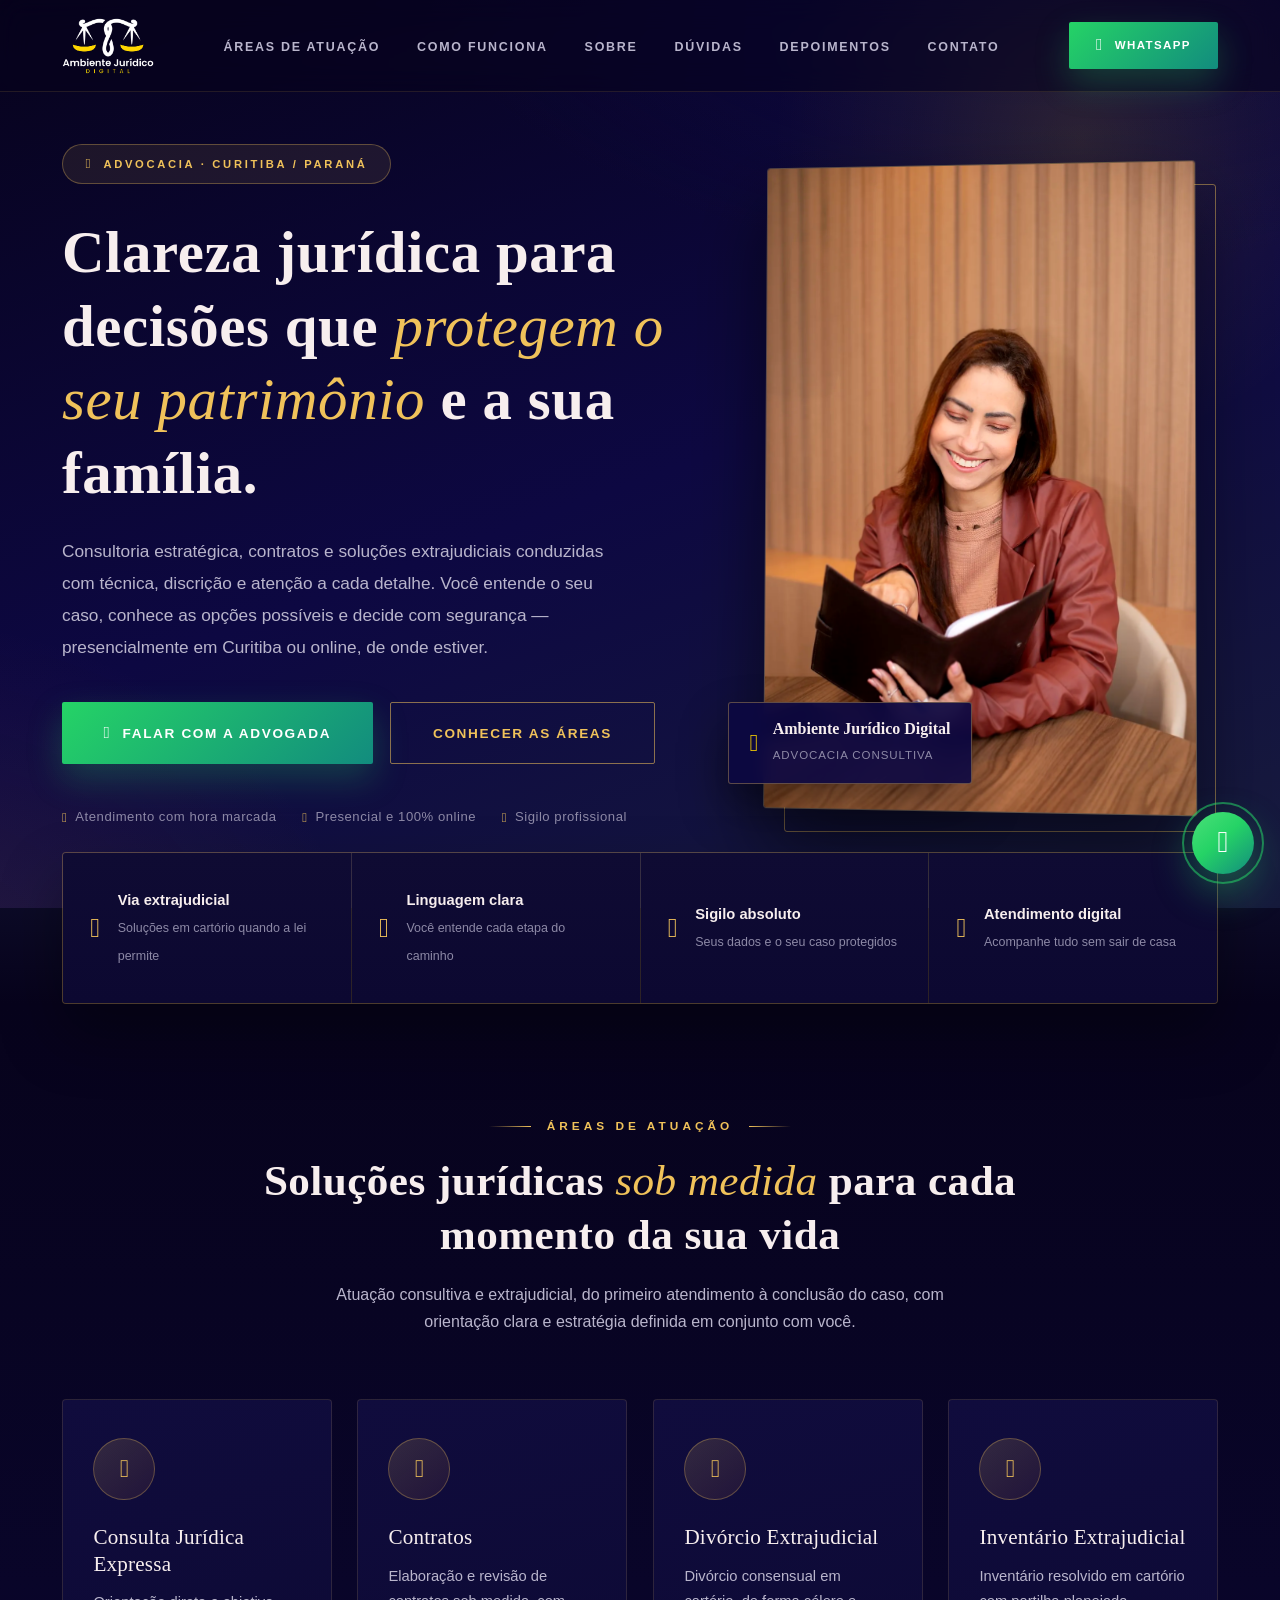
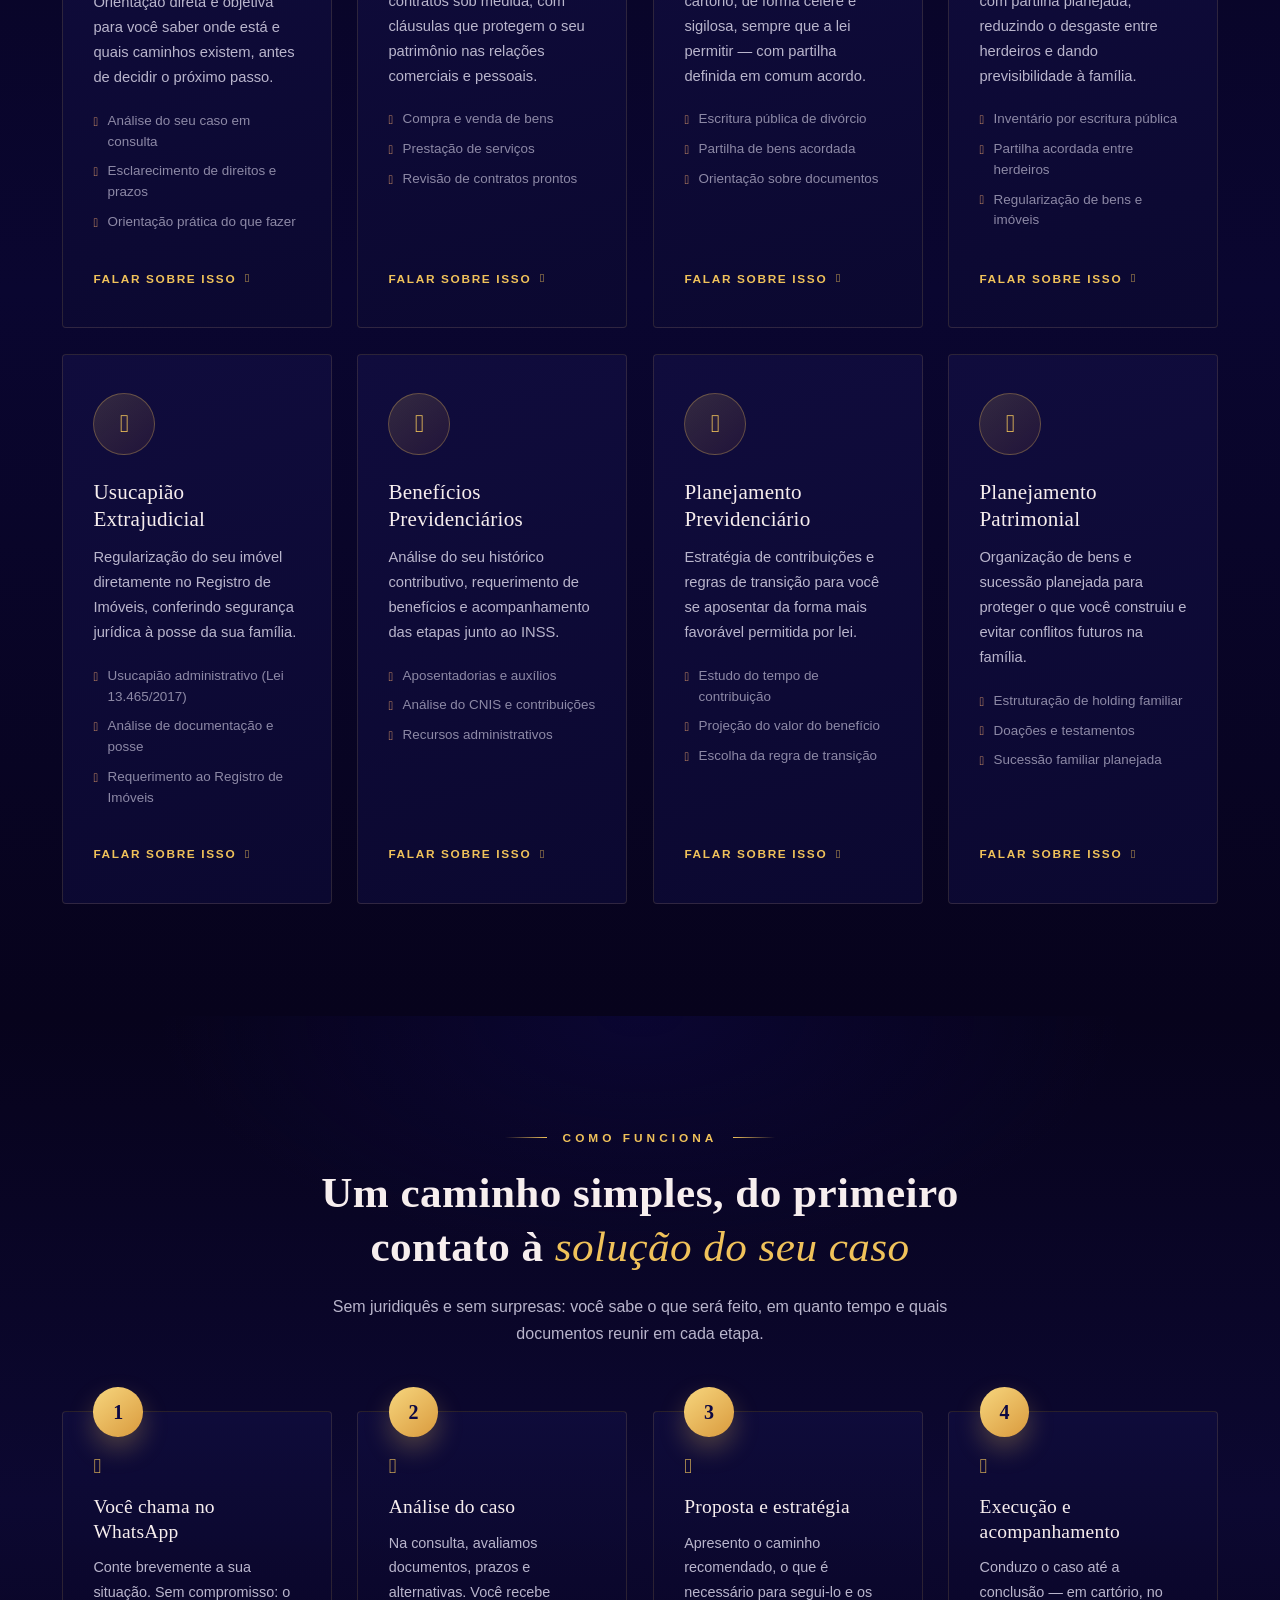
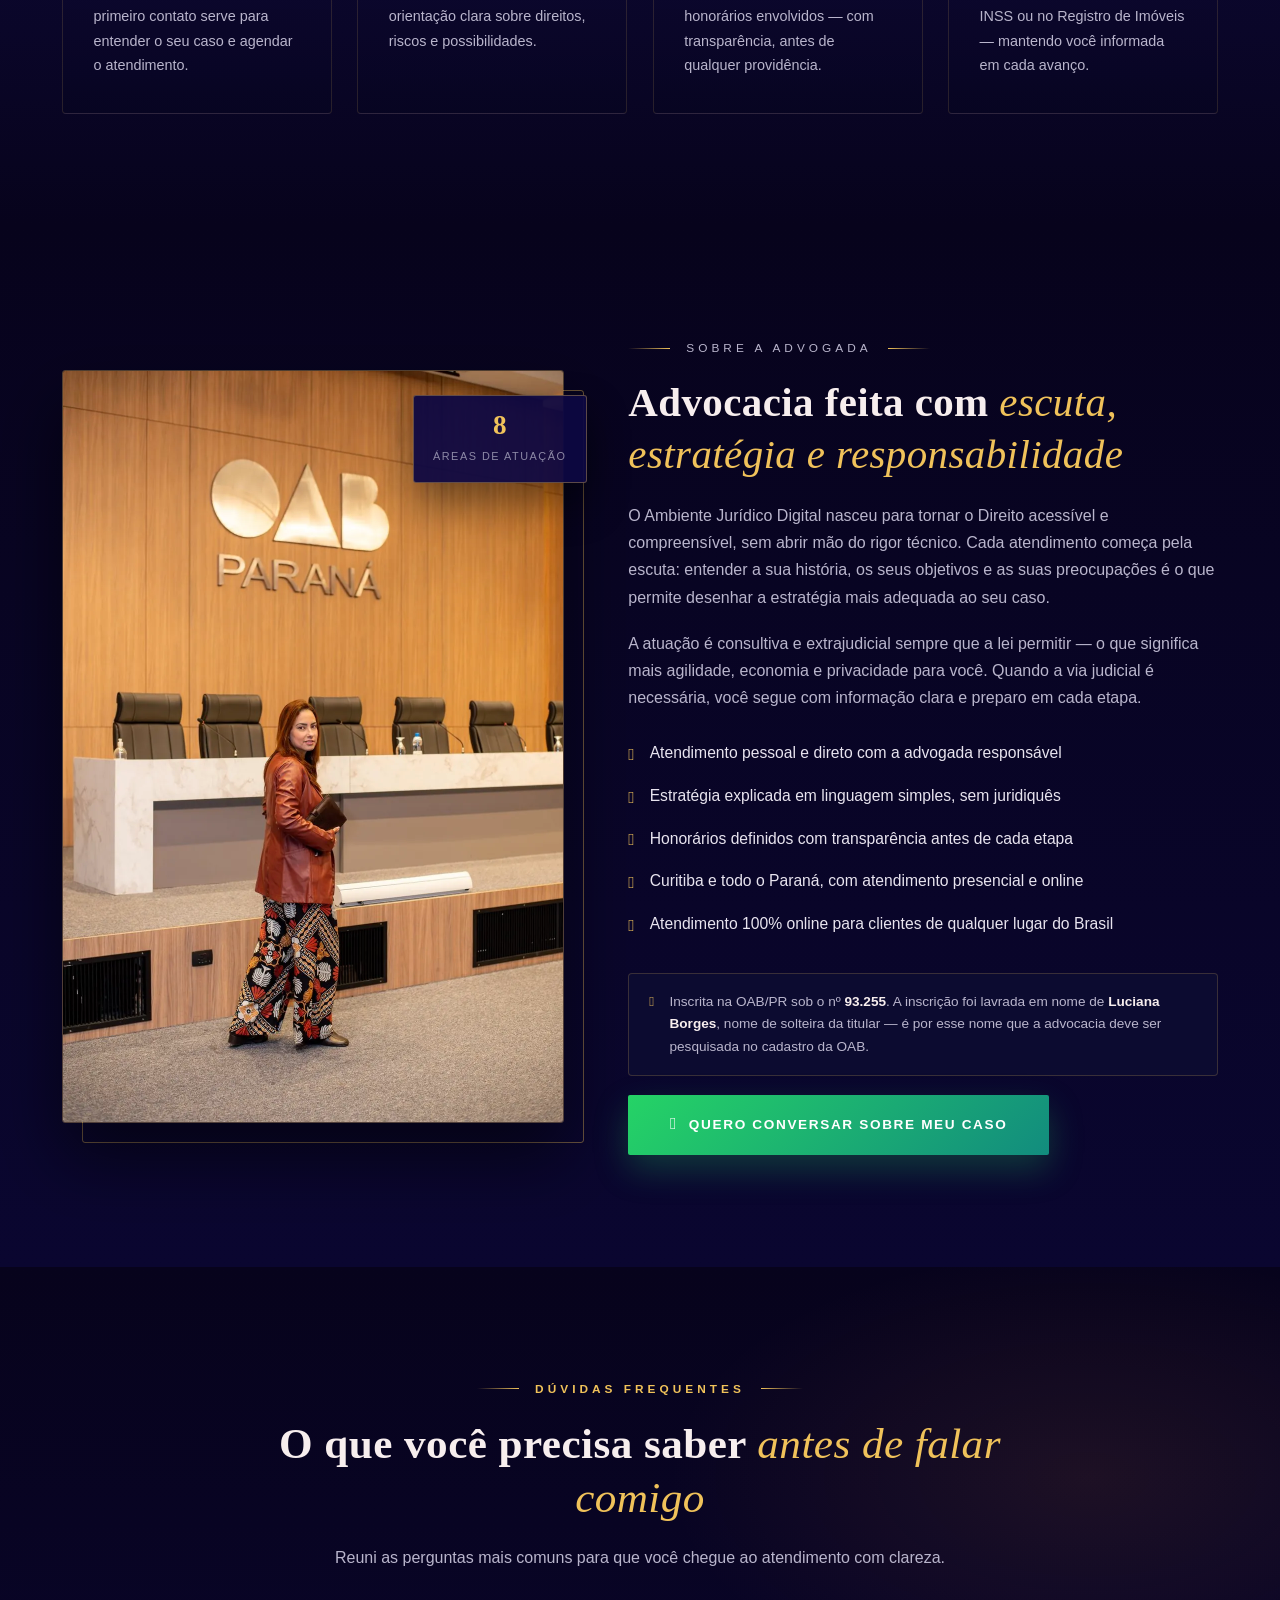
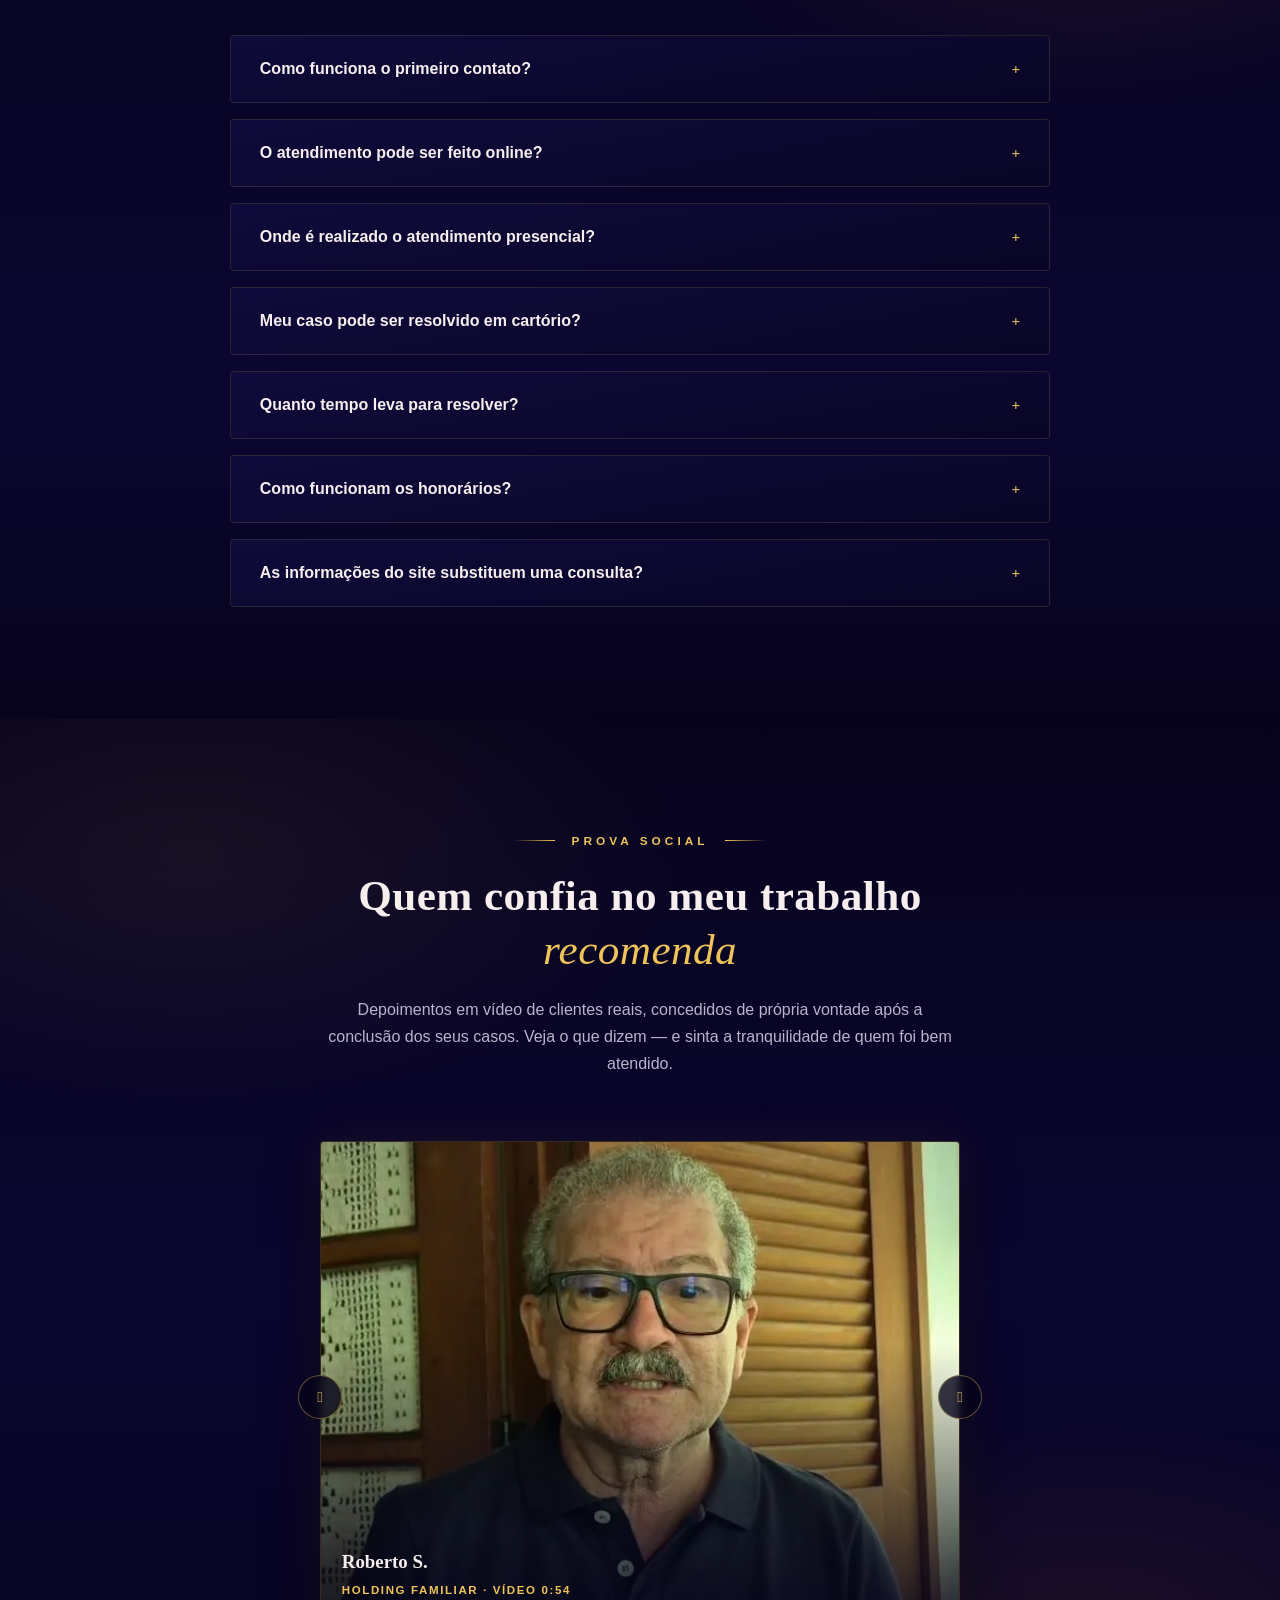
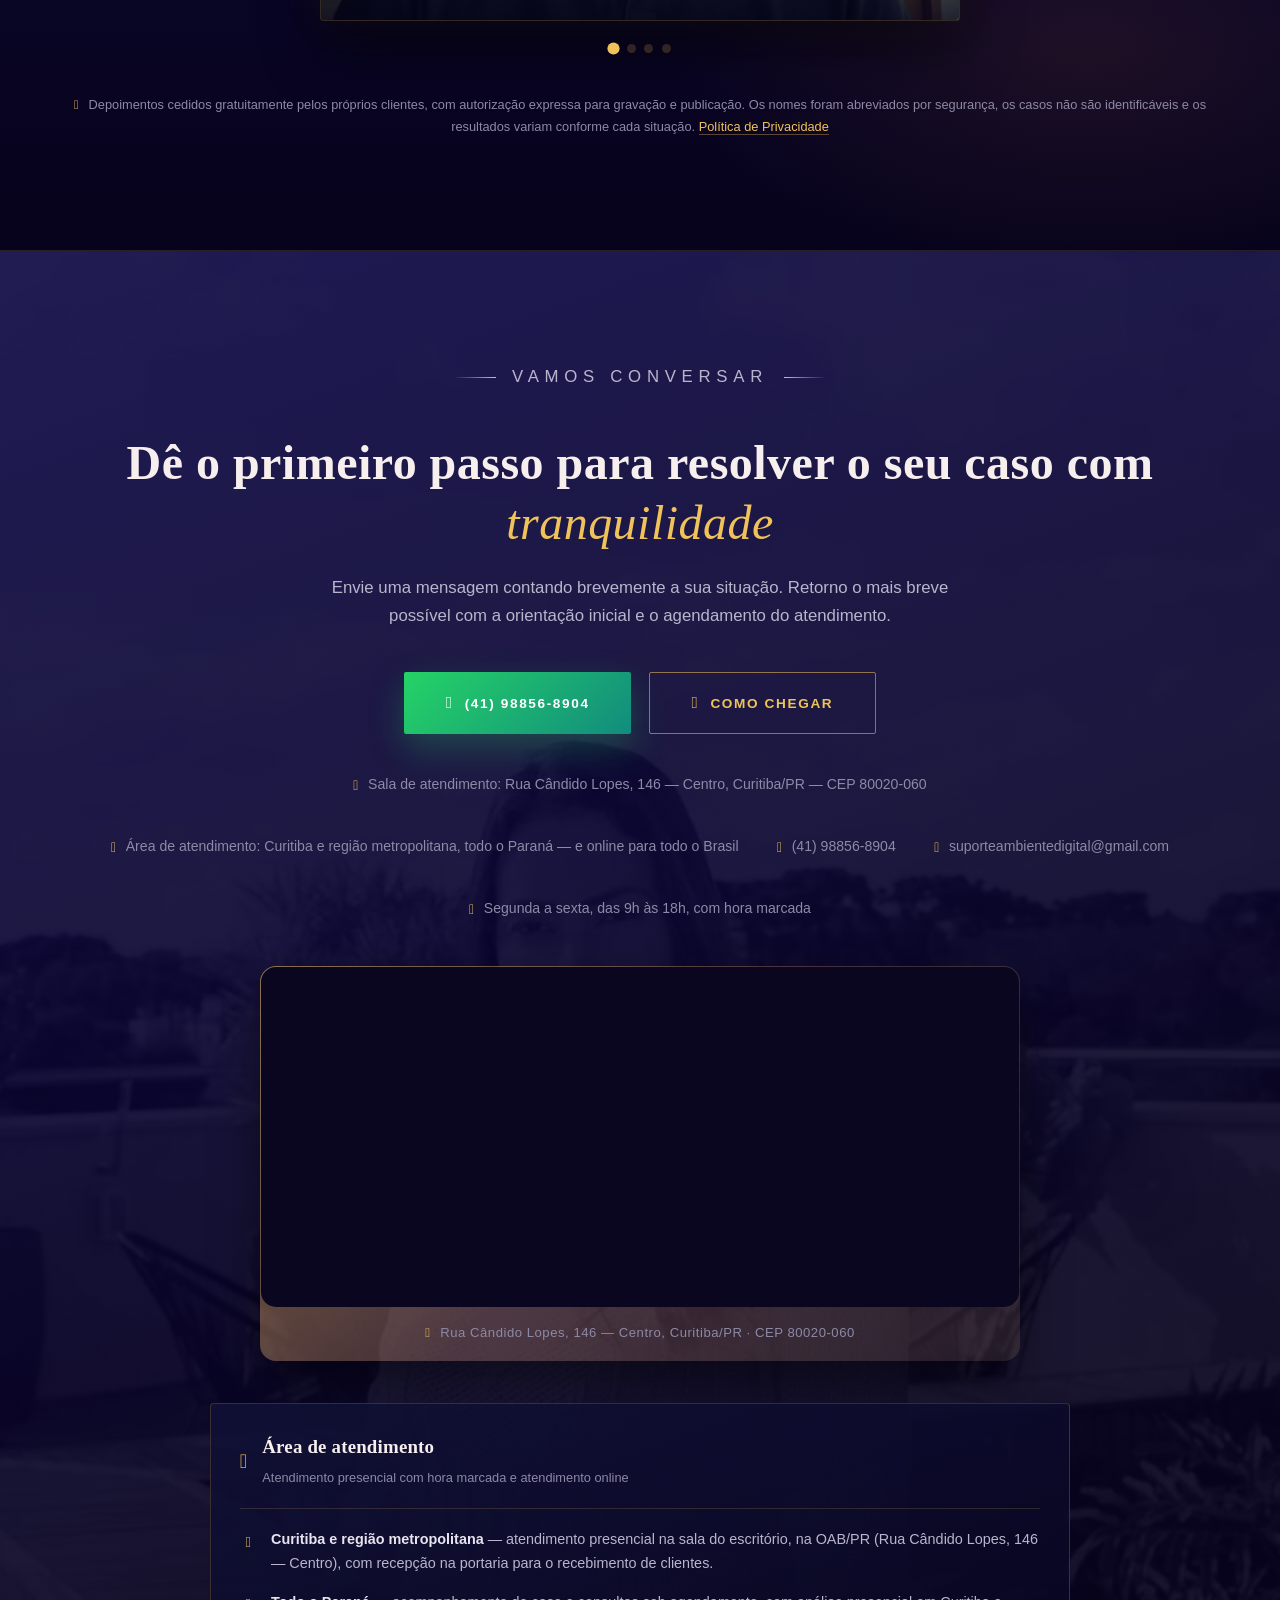
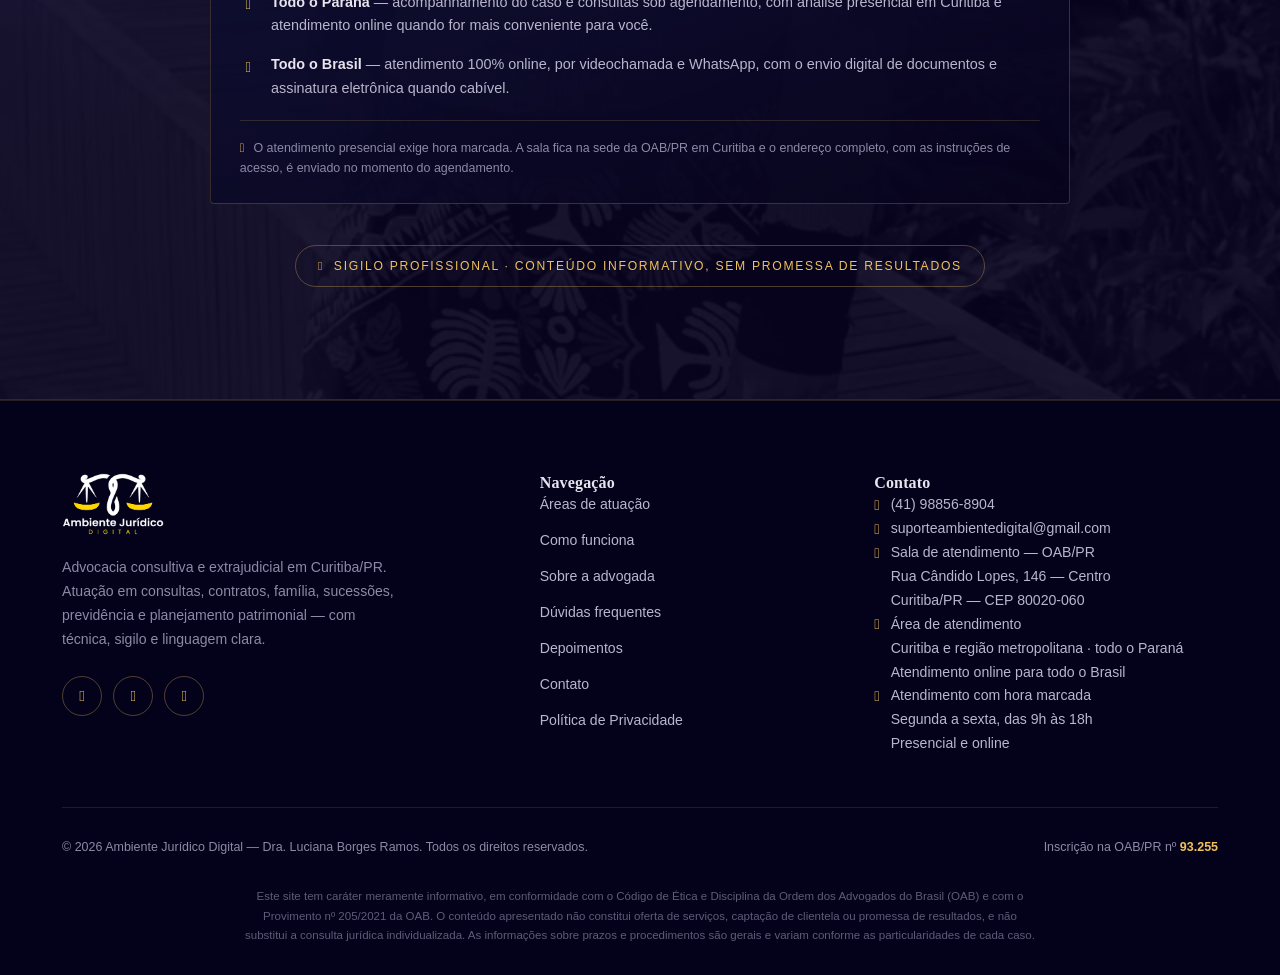
==== commit 9637b154: "Otimizar LCP: auto-hospedar fontes e Font Awesome, WebP e preloads Medicao com perfil Lighthouse mob" ====
--- a/index.html
+++ b/index.html
@@ -37,10 +37,16 @@
   <link rel="apple-touch-icon" href="assets/apple-touch-icon.png">
   <link rel="manifest" href="site.webmanifest">
   <meta name="theme-color" content="#07031c">
-  <link rel="preconnect" href="https://fonts.googleapis.com">
-  <link rel="preconnect" href="https://fonts.gstatic.com" crossorigin>
-  <link href="https://fonts.googleapis.com/css2?family=Playfair+Display:ital,wght@0,400;0,500;0,600;0,700;1,400;1,500&family=Montserrat:wght@300;400;500;600;700&display=swap" rel="stylesheet">
-  <link rel="stylesheet" href="https://cdnjs.cloudflare.com/ajax/libs/font-awesome/6.5.1/css/all.min.css">
+  <!-- ===================== PERFORMANCE =====================
+       Fontes, Font Awesome e imagens auto-hospedados. O site passa a abrir
+       com 1 origem apenas (o proprio dominio) em vez de 3: cada origem
+       externa custava DNS + TLS (~150ms em 4G) no caminho critico.
+       Os preloads baixam em paralelo o que o LCP precisa. -->
+  <link rel="preload" href="assets/fonts/playfair-display-latin.woff2" as="font" type="font/woff2" crossorigin>
+  <link rel="preload" href="assets/fonts/montserrat-latin.woff2" as="font" type="font/woff2" crossorigin>
+  <link rel="preload" href="assets/luciana-hero.webp" as="image" type="image/webp" fetchpriority="high">
+  <link rel="stylesheet" href="assets/fonts.css?v=20261020">
+  <link rel="stylesheet" href="assets/fontawesome.css?v=20261020">
   <link rel="stylesheet" href="assets/style.css?v=20261020">
 </head>
 <body>
@@ -101,7 +107,10 @@
       </div>
       <div class="hero-image reveal direita">
         <div class="frame">
-          <img src="assets/luciana-hero.jpg" alt="Dra. Luciana Borges Ramos em atendimento no Ambiente Jurídico Digital" width="1100" height="1653">
+          <picture>
+            <source srcset="assets/luciana-hero.webp" type="image/webp">
+            <img src="assets/luciana-hero.jpg" alt="Dra. Luciana Borges Ramos em atendimento no Ambiente Jurídico Digital" width="1100" height="1653" fetchpriority="high" decoding="async">
+          </picture>
         </div>
         <div class="hero-tag">
           <i class="fas fa-scale-balanced"></i>
@@ -302,7 +311,10 @@
   <section id="sobre">
     <div class="container sobre-grid">
       <div class="sobre-foto reveal esq">
-        <img src="assets/luciana-plenario.jpg" alt="Dra. Luciana Borges Ramos em evento na sede da OAB Paraná" width="1000" height="1502">
+        <picture>
+          <source srcset="assets/luciana-plenario.webp" type="image/webp">
+          <img src="assets/luciana-plenario.jpg" alt="Dra. Luciana Borges Ramos em evento na sede da OAB Paraná" width="1000" height="1502" loading="lazy" decoding="async">
+        </picture>
         <div class="sobre-selo">
           <strong>8</strong>
           <small>áreas de atuação</small>
@@ -477,7 +489,10 @@
             data-video="assets/depoimentos/video-roberto.mp4"
             data-nome="Roberto S." data-area="Holding Familiar"
             aria-label="Reproduzir depoimento de Roberto sobre Holding Familiar">
-            <img src="assets/depoimentos/poster-roberto.jpg" alt="Roberto, cliente de holding familiar, sorrindo em depoimento em vídeo" width="900" height="506">
+            <picture>
+              <source srcset="assets/depoimentos/poster-roberto.webp" type="image/webp">
+              <img src="assets/depoimentos/poster-roberto.jpg" alt="Roberto, cliente de holding familiar, sorrindo em depoimento em vídeo" width="900" height="506" decoding="async">
+            </picture>
             <figcaption class="depo-meta">
               <strong>Roberto S.</strong>
               <small>Holding Familiar · Vídeo 0:54</small>
@@ -488,7 +503,10 @@
             data-video="assets/depoimentos/video-andre.mp4"
             data-nome="André C." data-area="Inventário e Contratos"
             aria-label="Reproduzir depoimento de André sobre inventário e contratos">
-            <img src="assets/depoimentos/poster-andre.jpg" alt="André, cliente de inventário e contratos, em depoimento em vídeo" width="900" height="506" loading="lazy">
+            <picture>
+              <source srcset="assets/depoimentos/poster-andre.webp" type="image/webp">
+              <img src="assets/depoimentos/poster-andre.jpg" alt="André, cliente de inventário e contratos, em depoimento em vídeo" width="900" height="506" loading="lazy" decoding="async">
+            </picture>
             <figcaption class="depo-meta">
               <strong>André C.</strong>
               <small>Inventário e Contratos · Vídeo 2:16</small>
@@ -499,7 +517,10 @@
             data-video="assets/depoimentos/video-sandro.mp4"
             data-nome="Sandro M." data-area="Pensão Alimentícia"
             aria-label="Reproduzir depoimento de Sandro sobre pensão alimentícia">
-            <img src="assets/depoimentos/poster-sandro.jpg" alt="Sandro, cliente em questão de pensão alimentícia, em depoimento em vídeo" width="506" height="900" loading="lazy">
+            <picture>
+              <source srcset="assets/depoimentos/poster-sandro.webp" type="image/webp">
+              <img src="assets/depoimentos/poster-sandro.jpg" alt="Sandro, cliente em questão de pensão alimentícia, em depoimento em vídeo" width="506" height="900" loading="lazy" decoding="async">
+            </picture>
             <figcaption class="depo-meta">
               <strong>Sandro M.</strong>
               <small>Pensão Alimentícia · Vídeo 1:19</small>
@@ -510,7 +531,10 @@
             data-video="assets/depoimentos/video-eduardo.mp4"
             data-nome="Eduardo L." data-area="Usucapião"
             aria-label="Reproduzir depoimento de Eduardo sobre usucapião">
-            <img src="assets/depoimentos/poster-eduardo.jpg" alt="Eduardo, cliente em usucapião, em depoimento em vídeo" width="506" height="900" loading="lazy">
+            <picture>
+              <source srcset="assets/depoimentos/poster-eduardo.webp" type="image/webp">
+              <img src="assets/depoimentos/poster-eduardo.jpg" alt="Eduardo, cliente em usucapião, em depoimento em vídeo" width="506" height="900" loading="lazy" decoding="async">
+            </picture>
             <figcaption class="depo-meta">
               <strong>Eduardo L.</strong>
               <small>Usucapião · Vídeo 0:31</small>
@@ -802,7 +826,8 @@
 
     const abrirLightbox = (card) => {
       lbVideo.src = card.dataset.video;
-      lbVideo.poster = card.querySelector('img').src;
+      const img = card.querySelector('img');
+      lbVideo.poster = img.currentSrc || img.src;
       lbNome.textContent = card.dataset.nome;
       lbArea.textContent = card.dataset.area;
       lightbox.classList.add('open');
--- a/assets/fonts.css
+++ b/assets/fonts.css
@@ -0,0 +1,180 @@
+/* Fontes auto-hospedadas: Playfair Display + Montserrat (subsets latin e latin-ext).
+   Substituem o CDN do Google Fonts - remove uma origem externa do caminho critico
+   e a latencia extra de ~150ms por conexao em conexao movel. */
+
+@font-face {
+  font-family: 'Montserrat';
+  font-style: normal;
+  font-weight: 300;
+  font-display: swap;
+  src: url(../fonts/montserrat-latin-ext.woff2) format('woff2');
+  unicode-range: U+0100-02BA, U+02BD-02C5, U+02C7-02CC, U+02CE-02D7, U+02DD-02FF, U+0304, U+0308, U+0329, U+1D00-1DBF, U+1E00-1E9F, U+1EF2-1EFF, U+2020, U+20A0-20AB, U+20AD-20C4, U+2113, U+2C60-2C7F, U+A720-A7FF;
+}
+@font-face {
+  font-family: 'Montserrat';
+  font-style: normal;
+  font-weight: 300;
+  font-display: swap;
+  src: url(../fonts/montserrat-latin.woff2) format('woff2');
+  unicode-range: U+0000-00FF, U+0131, U+0152-0153, U+02BB-02BC, U+02C6, U+02DA, U+02DC, U+0304, U+0308, U+0329, U+2000-206F, U+20AC, U+2122, U+2191, U+2193, U+2212, U+2215, U+FEFF, U+FFFD;
+}
+@font-face {
+  font-family: 'Montserrat';
+  font-style: normal;
+  font-weight: 400;
+  font-display: swap;
+  src: url(../fonts/montserrat-latin-ext.woff2) format('woff2');
+  unicode-range: U+0100-02BA, U+02BD-02C5, U+02C7-02CC, U+02CE-02D7, U+02DD-02FF, U+0304, U+0308, U+0329, U+1D00-1DBF, U+1E00-1E9F, U+1EF2-1EFF, U+2020, U+20A0-20AB, U+20AD-20C4, U+2113, U+2C60-2C7F, U+A720-A7FF;
+}
+@font-face {
+  font-family: 'Montserrat';
+  font-style: normal;
+  font-weight: 400;
+  font-display: swap;
+  src: url(../fonts/montserrat-latin.woff2) format('woff2');
+  unicode-range: U+0000-00FF, U+0131, U+0152-0153, U+02BB-02BC, U+02C6, U+02DA, U+02DC, U+0304, U+0308, U+0329, U+2000-206F, U+20AC, U+2122, U+2191, U+2193, U+2212, U+2215, U+FEFF, U+FFFD;
+}
+@font-face {
+  font-family: 'Montserrat';
+  font-style: normal;
+  font-weight: 500;
+  font-display: swap;
+  src: url(../fonts/montserrat-latin-ext.woff2) format('woff2');
+  unicode-range: U+0100-02BA, U+02BD-02C5, U+02C7-02CC, U+02CE-02D7, U+02DD-02FF, U+0304, U+0308, U+0329, U+1D00-1DBF, U+1E00-1E9F, U+1EF2-1EFF, U+2020, U+20A0-20AB, U+20AD-20C4, U+2113, U+2C60-2C7F, U+A720-A7FF;
+}
+@font-face {
+  font-family: 'Montserrat';
+  font-style: normal;
+  font-weight: 500;
+  font-display: swap;
+  src: url(../fonts/montserrat-latin.woff2) format('woff2');
+  unicode-range: U+0000-00FF, U+0131, U+0152-0153, U+02BB-02BC, U+02C6, U+02DA, U+02DC, U+0304, U+0308, U+0329, U+2000-206F, U+20AC, U+2122, U+2191, U+2193, U+2212, U+2215, U+FEFF, U+FFFD;
+}
+@font-face {
+  font-family: 'Montserrat';
+  font-style: normal;
+  font-weight: 600;
+  font-display: swap;
+  src: url(../fonts/montserrat-latin-ext.woff2) format('woff2');
+  unicode-range: U+0100-02BA, U+02BD-02C5, U+02C7-02CC, U+02CE-02D7, U+02DD-02FF, U+0304, U+0308, U+0329, U+1D00-1DBF, U+1E00-1E9F, U+1EF2-1EFF, U+2020, U+20A0-20AB, U+20AD-20C4, U+2113, U+2C60-2C7F, U+A720-A7FF;
+}
+@font-face {
+  font-family: 'Montserrat';
+  font-style: normal;
+  font-weight: 600;
+  font-display: swap;
+  src: url(../fonts/montserrat-latin.woff2) format('woff2');
+  unicode-range: U+0000-00FF, U+0131, U+0152-0153, U+02BB-02BC, U+02C6, U+02DA, U+02DC, U+0304, U+0308, U+0329, U+2000-206F, U+20AC, U+2122, U+2191, U+2193, U+2212, U+2215, U+FEFF, U+FFFD;
+}
+@font-face {
+  font-family: 'Montserrat';
+  font-style: normal;
+  font-weight: 700;
+  font-display: swap;
+  src: url(../fonts/montserrat-latin-ext.woff2) format('woff2');
+  unicode-range: U+0100-02BA, U+02BD-02C5, U+02C7-02CC, U+02CE-02D7, U+02DD-02FF, U+0304, U+0308, U+0329, U+1D00-1DBF, U+1E00-1E9F, U+1EF2-1EFF, U+2020, U+20A0-20AB, U+20AD-20C4, U+2113, U+2C60-2C7F, U+A720-A7FF;
+}
+@font-face {
+  font-family: 'Montserrat';
+  font-style: normal;
+  font-weight: 700;
+  font-display: swap;
+  src: url(../fonts/montserrat-latin.woff2) format('woff2');
+  unicode-range: U+0000-00FF, U+0131, U+0152-0153, U+02BB-02BC, U+02C6, U+02DA, U+02DC, U+0304, U+0308, U+0329, U+2000-206F, U+20AC, U+2122, U+2191, U+2193, U+2212, U+2215, U+FEFF, U+FFFD;
+}
+@font-face {
+  font-family: 'Playfair Display';
+  font-style: italic;
+  font-weight: 400;
+  font-display: swap;
+  src: url(../fonts/playfair-display-italic-latin-ext.woff2) format('woff2');
+  unicode-range: U+0100-02BA, U+02BD-02C5, U+02C7-02CC, U+02CE-02D7, U+02DD-02FF, U+0304, U+0308, U+0329, U+1D00-1DBF, U+1E00-1E9F, U+1EF2-1EFF, U+2020, U+20A0-20AB, U+20AD-20C4, U+2113, U+2C60-2C7F, U+A720-A7FF;
+}
+@font-face {
+  font-family: 'Playfair Display';
+  font-style: italic;
+  font-weight: 400;
+  font-display: swap;
+  src: url(../fonts/playfair-display-italic-latin.woff2) format('woff2');
+  unicode-range: U+0000-00FF, U+0131, U+0152-0153, U+02BB-02BC, U+02C6, U+02DA, U+02DC, U+0304, U+0308, U+0329, U+2000-206F, U+20AC, U+2122, U+2191, U+2193, U+2212, U+2215, U+FEFF, U+FFFD;
+}
+@font-face {
+  font-family: 'Playfair Display';
+  font-style: italic;
+  font-weight: 500;
+  font-display: swap;
+  src: url(../fonts/playfair-display-italic-latin-ext.woff2) format('woff2');
+  unicode-range: U+0100-02BA, U+02BD-02C5, U+02C7-02CC, U+02CE-02D7, U+02DD-02FF, U+0304, U+0308, U+0329, U+1D00-1DBF, U+1E00-1E9F, U+1EF2-1EFF, U+2020, U+20A0-20AB, U+20AD-20C4, U+2113, U+2C60-2C7F, U+A720-A7FF;
+}
+@font-face {
+  font-family: 'Playfair Display';
+  font-style: italic;
+  font-weight: 500;
+  font-display: swap;
+  src: url(../fonts/playfair-display-italic-latin.woff2) format('woff2');
+  unicode-range: U+0000-00FF, U+0131, U+0152-0153, U+02BB-02BC, U+02C6, U+02DA, U+02DC, U+0304, U+0308, U+0329, U+2000-206F, U+20AC, U+2122, U+2191, U+2193, U+2212, U+2215, U+FEFF, U+FFFD;
+}
+@font-face {
+  font-family: 'Playfair Display';
+  font-style: normal;
+  font-weight: 400;
+  font-display: swap;
+  src: url(../fonts/playfair-display-latin-ext.woff2) format('woff2');
+  unicode-range: U+0100-02BA, U+02BD-02C5, U+02C7-02CC, U+02CE-02D7, U+02DD-02FF, U+0304, U+0308, U+0329, U+1D00-1DBF, U+1E00-1E9F, U+1EF2-1EFF, U+2020, U+20A0-20AB, U+20AD-20C4, U+2113, U+2C60-2C7F, U+A720-A7FF;
+}
+@font-face {
+  font-family: 'Playfair Display';
+  font-style: normal;
+  font-weight: 400;
+  font-display: swap;
+  src: url(../fonts/playfair-display-latin.woff2) format('woff2');
+  unicode-range: U+0000-00FF, U+0131, U+0152-0153, U+02BB-02BC, U+02C6, U+02DA, U+02DC, U+0304, U+0308, U+0329, U+2000-206F, U+20AC, U+2122, U+2191, U+2193, U+2212, U+2215, U+FEFF, U+FFFD;
+}
+@font-face {
+  font-family: 'Playfair Display';
+  font-style: normal;
+  font-weight: 500;
+  font-display: swap;
+  src: url(../fonts/playfair-display-latin-ext.woff2) format('woff2');
+  unicode-range: U+0100-02BA, U+02BD-02C5, U+02C7-02CC, U+02CE-02D7, U+02DD-02FF, U+0304, U+0308, U+0329, U+1D00-1DBF, U+1E00-1E9F, U+1EF2-1EFF, U+2020, U+20A0-20AB, U+20AD-20C4, U+2113, U+2C60-2C7F, U+A720-A7FF;
+}
+@font-face {
+  font-family: 'Playfair Display';
+  font-style: normal;
+  font-weight: 500;
+  font-display: swap;
+  src: url(../fonts/playfair-display-latin.woff2) format('woff2');
+  unicode-range: U+0000-00FF, U+0131, U+0152-0153, U+02BB-02BC, U+02C6, U+02DA, U+02DC, U+0304, U+0308, U+0329, U+2000-206F, U+20AC, U+2122, U+2191, U+2193, U+2212, U+2215, U+FEFF, U+FFFD;
+}
+@font-face {
+  font-family: 'Playfair Display';
+  font-style: normal;
+  font-weight: 600;
+  font-display: swap;
+  src: url(../fonts/playfair-display-latin-ext.woff2) format('woff2');
+  unicode-range: U+0100-02BA, U+02BD-02C5, U+02C7-02CC, U+02CE-02D7, U+02DD-02FF, U+0304, U+0308, U+0329, U+1D00-1DBF, U+1E00-1E9F, U+1EF2-1EFF, U+2020, U+20A0-20AB, U+20AD-20C4, U+2113, U+2C60-2C7F, U+A720-A7FF;
+}
+@font-face {
+  font-family: 'Playfair Display';
+  font-style: normal;
+  font-weight: 600;
+  font-display: swap;
+  src: url(../fonts/playfair-display-latin.woff2) format('woff2');
+  unicode-range: U+0000-00FF, U+0131, U+0152-0153, U+02BB-02BC, U+02C6, U+02DA, U+02DC, U+0304, U+0308, U+0329, U+2000-206F, U+20AC, U+2122, U+2191, U+2193, U+2212, U+2215, U+FEFF, U+FFFD;
+}
+@font-face {
+  font-family: 'Playfair Display';
+  font-style: normal;
+  font-weight: 700;
+  font-display: swap;
+  src: url(../fonts/playfair-display-latin-ext.woff2) format('woff2');
+  unicode-range: U+0100-02BA, U+02BD-02C5, U+02C7-02CC, U+02CE-02D7, U+02DD-02FF, U+0304, U+0308, U+0329, U+1D00-1DBF, U+1E00-1E9F, U+1EF2-1EFF, U+2020, U+20A0-20AB, U+20AD-20C4, U+2113, U+2C60-2C7F, U+A720-A7FF;
+}
+@font-face {
+  font-family: 'Playfair Display';
+  font-style: normal;
+  font-weight: 700;
+  font-display: swap;
+  src: url(../fonts/playfair-display-latin.woff2) format('woff2');
+  unicode-range: U+0000-00FF, U+0131, U+0152-0153, U+02BB-02BC, U+02C6, U+02DA, U+02DC, U+0304, U+0308, U+0329, U+2000-206F, U+20AC, U+2122, U+2191, U+2193, U+2212, U+2215, U+FEFF, U+FFFD;
+}
--- a/assets/style.css
+++ b/assets/style.css
@@ -36,6 +36,9 @@
     h1, h2, h3, h4, .serif { font-family: 'Playfair Display', serif; font-weight: 600; letter-spacing: 0.01em; line-height: 1.25; }
     a { text-decoration: none; color: inherit; }
     img { max-width: 100%; height: auto; display: block; }
+    /* display:contents remove a caixa do <picture> do fluxo, para que o <img>
+       continue se comportando exatamente como antes do uso de WebP */
+    picture { display: contents; }
     ul { list-style: none; }
 
     .container { max-width: 1220px; margin: 0 auto; padding: 0 2rem; }
@@ -758,7 +761,8 @@
       content: '';
       position: absolute;
       inset: 0;
-      background: url('luciana-terraco.jpg') center 28%/cover no-repeat;
+      background: url('./luciana-terraco.jpg') center 28%/cover no-repeat;
+      background-image: image-set(url('./luciana-terraco.webp') type('image/webp'), url('./luciana-terraco.jpg') type('image/jpeg'));
       opacity: 0.09;
       mix-blend-mode: luminosity;
       pointer-events: none;
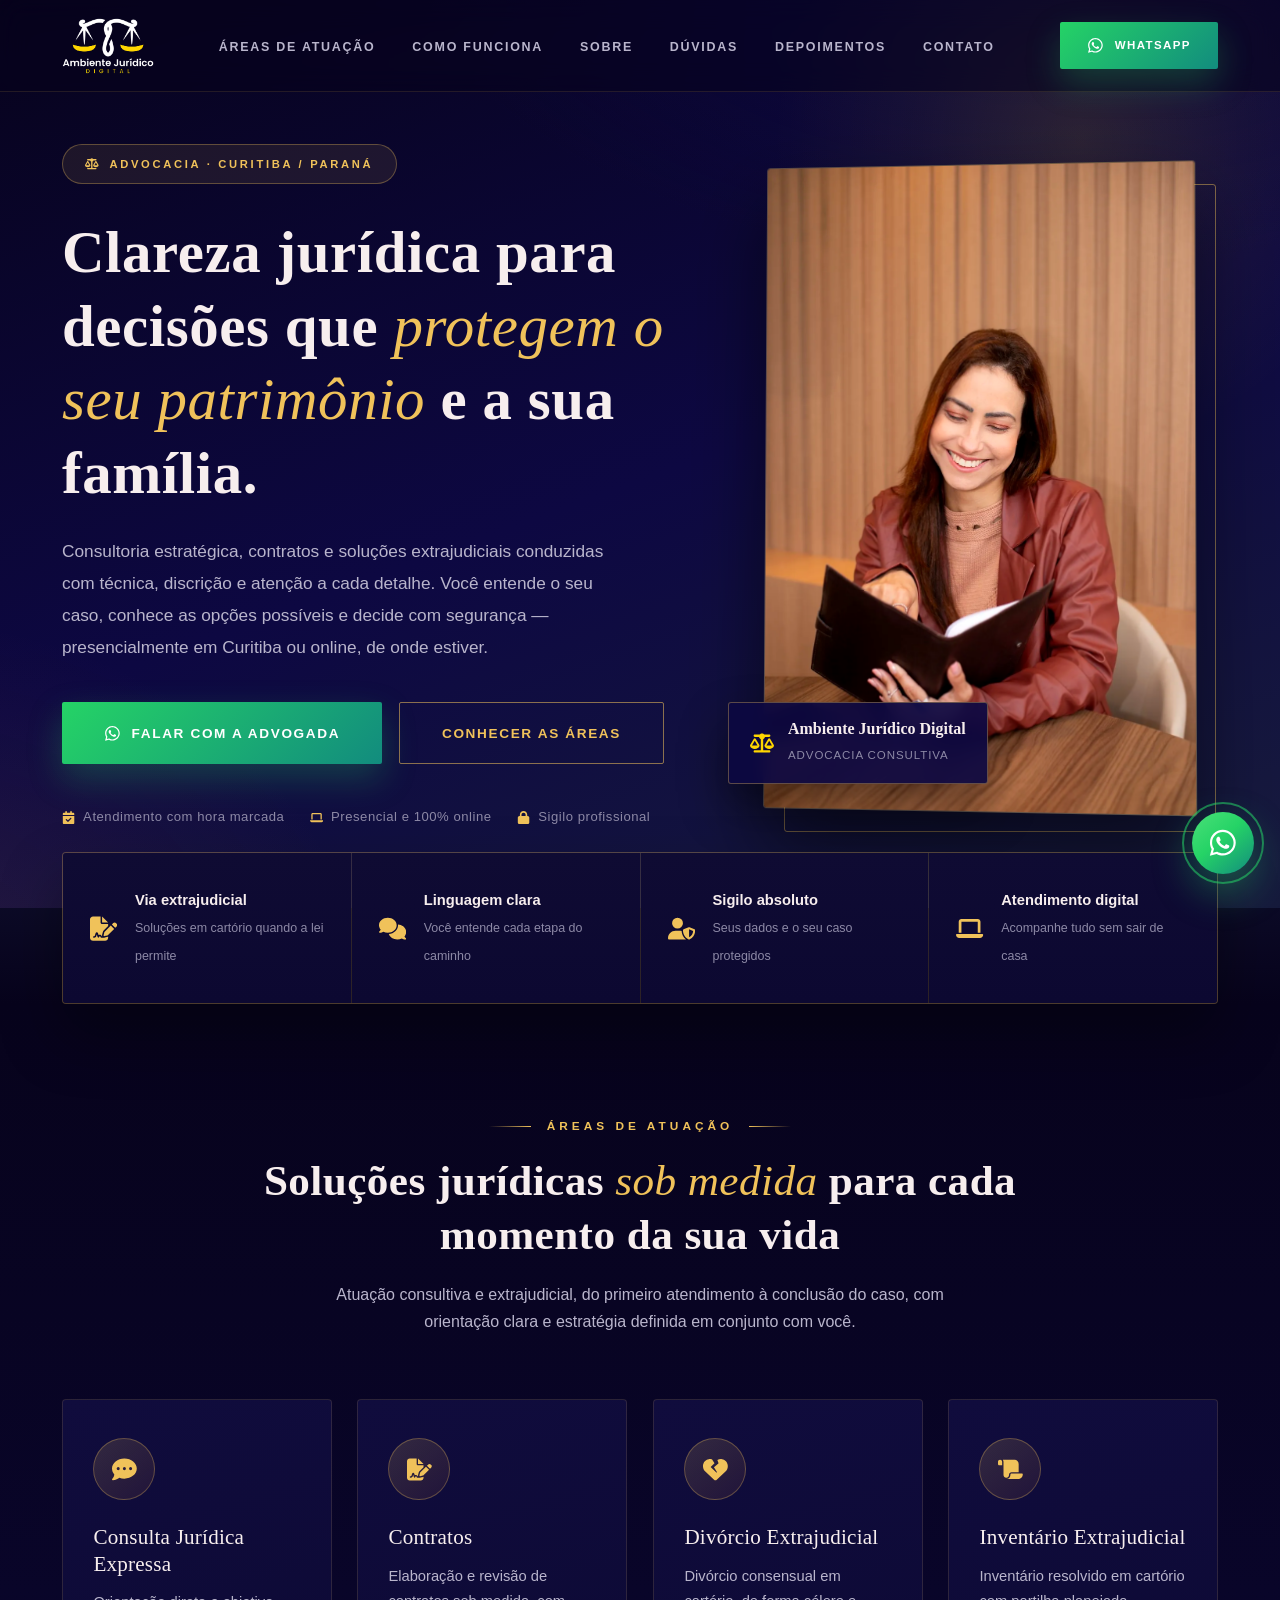
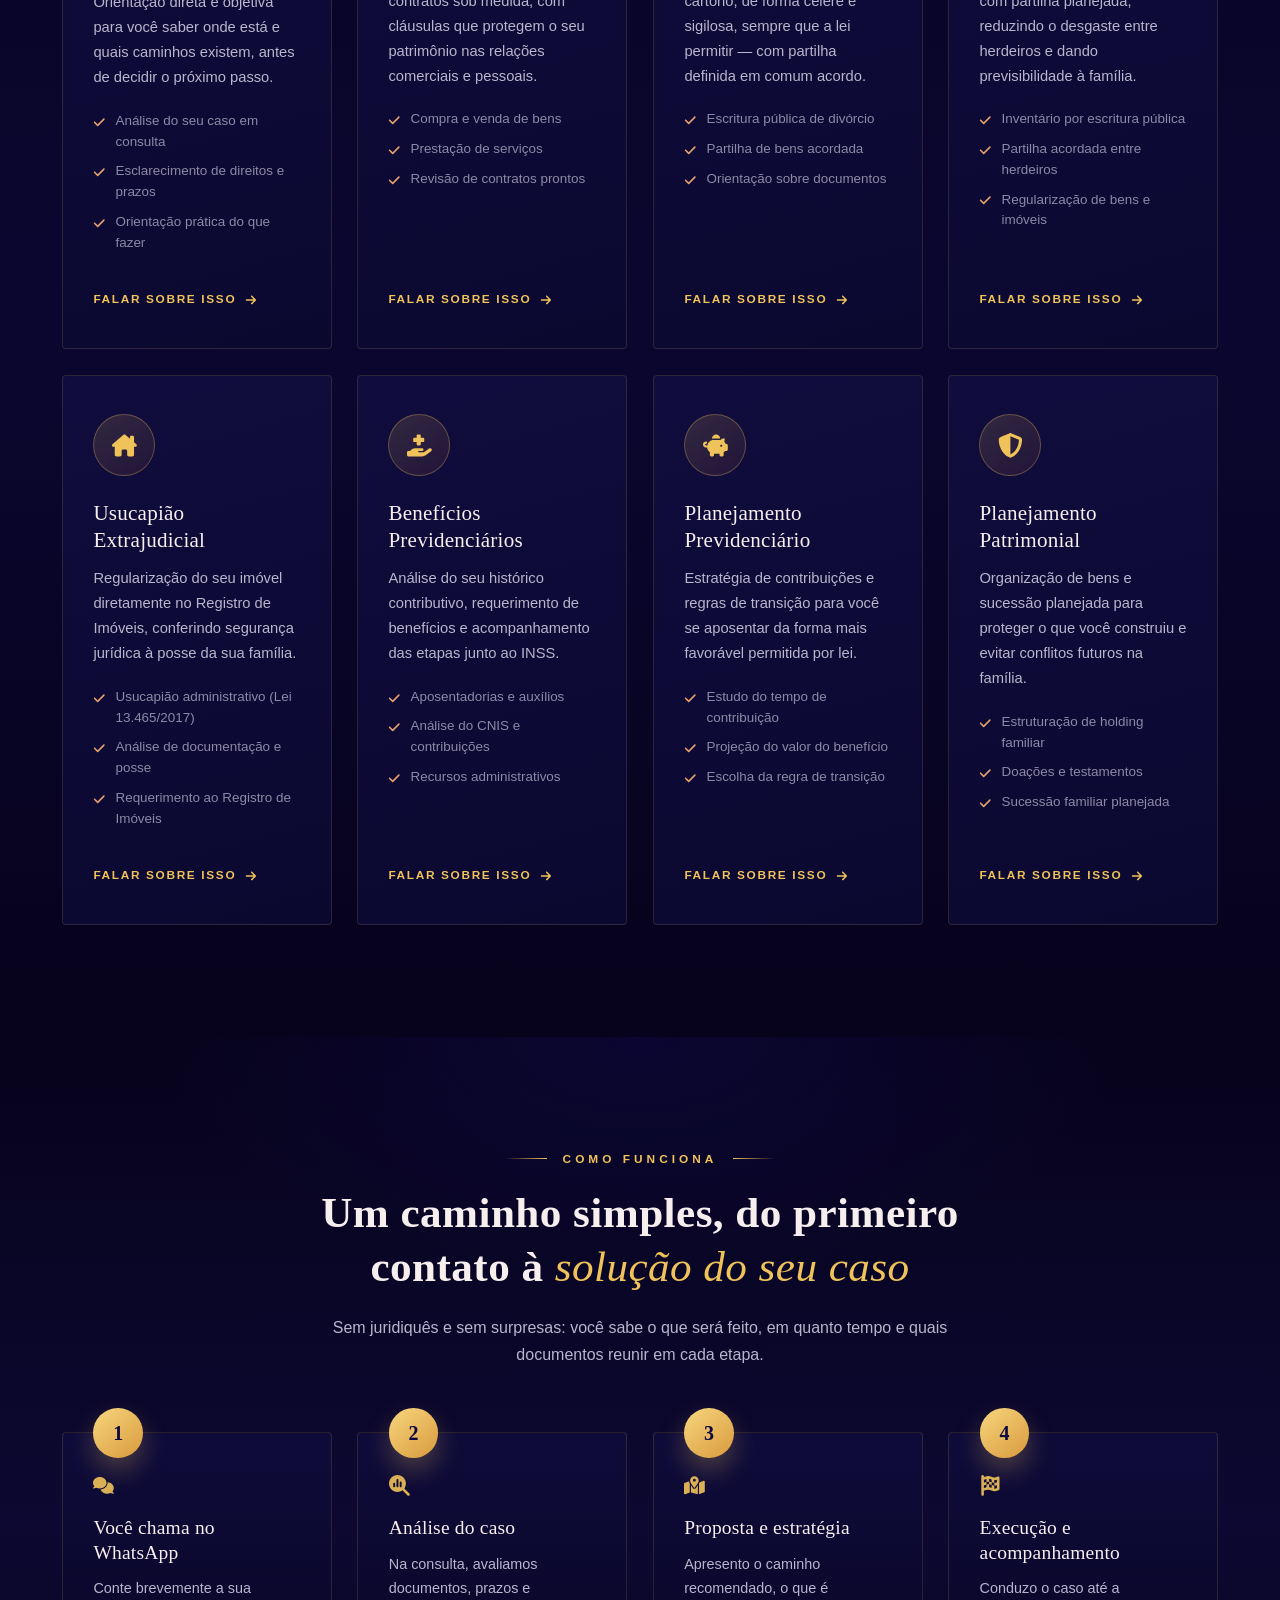
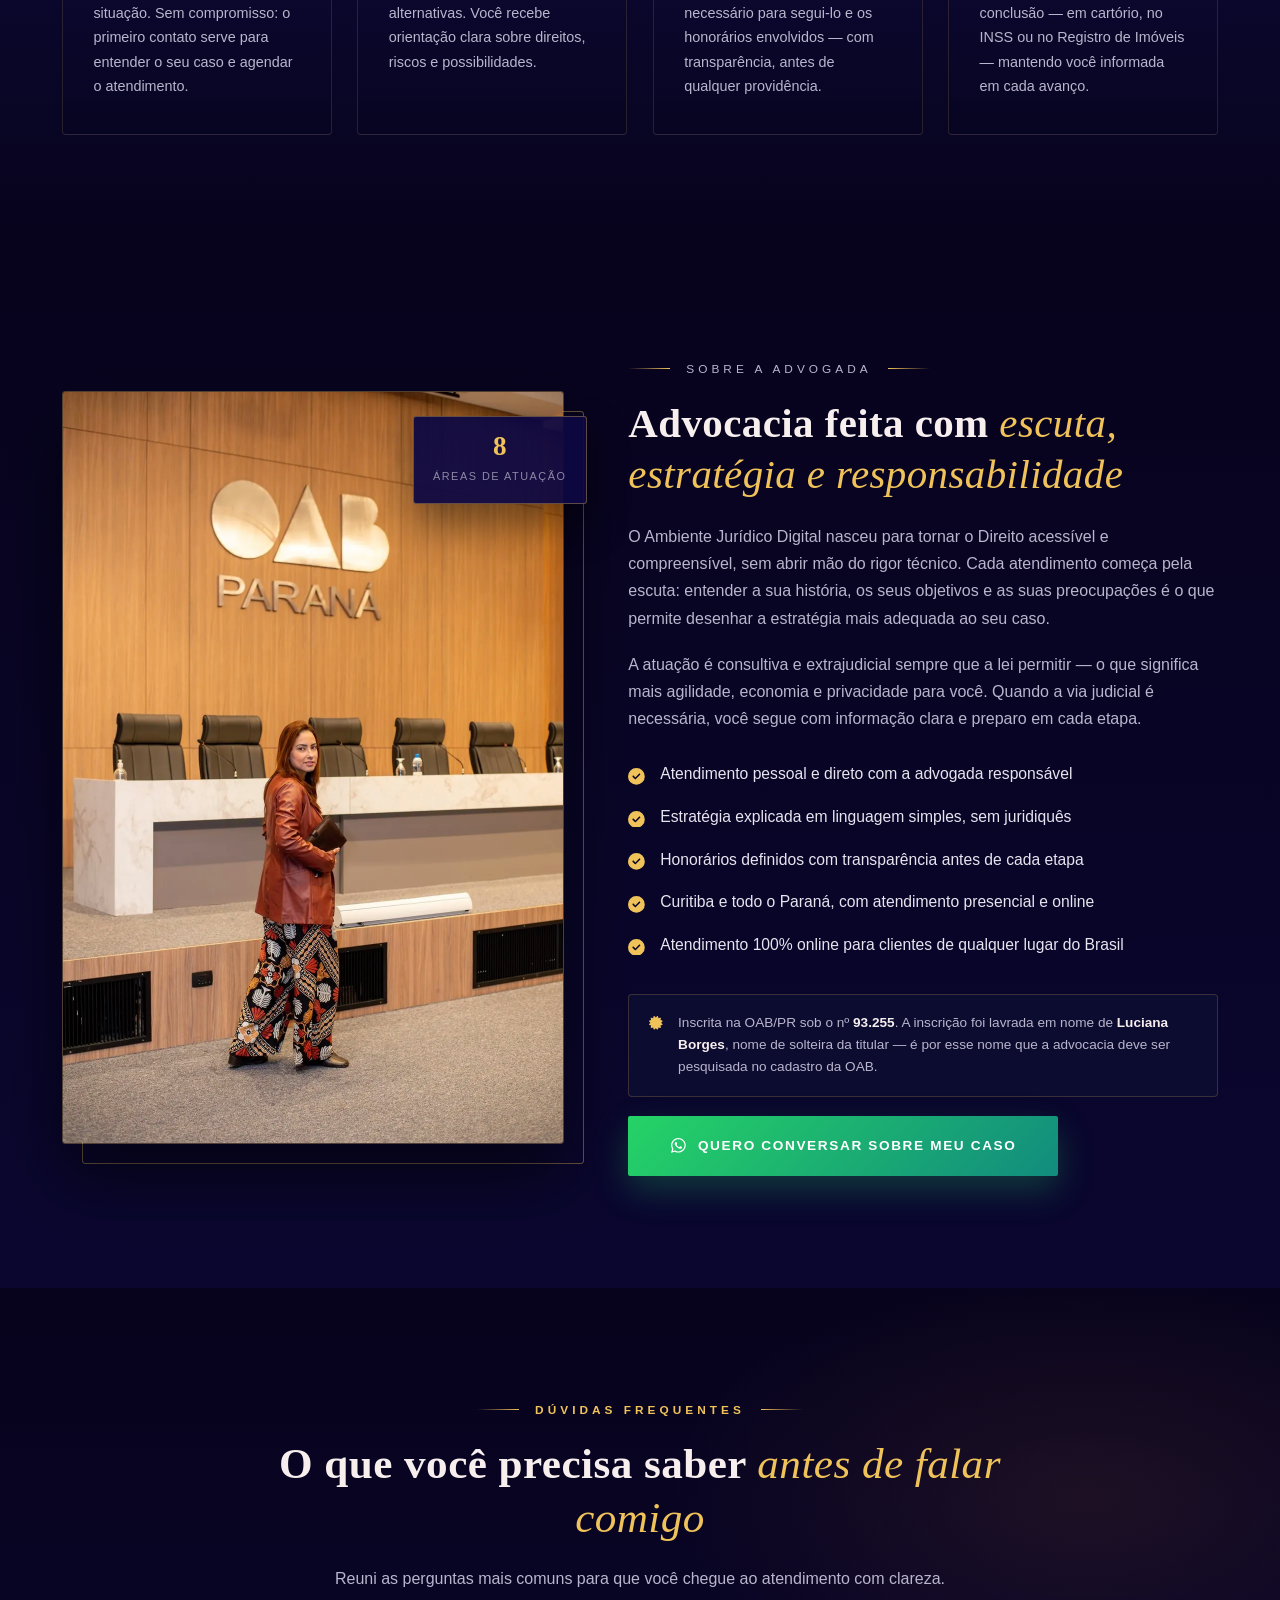
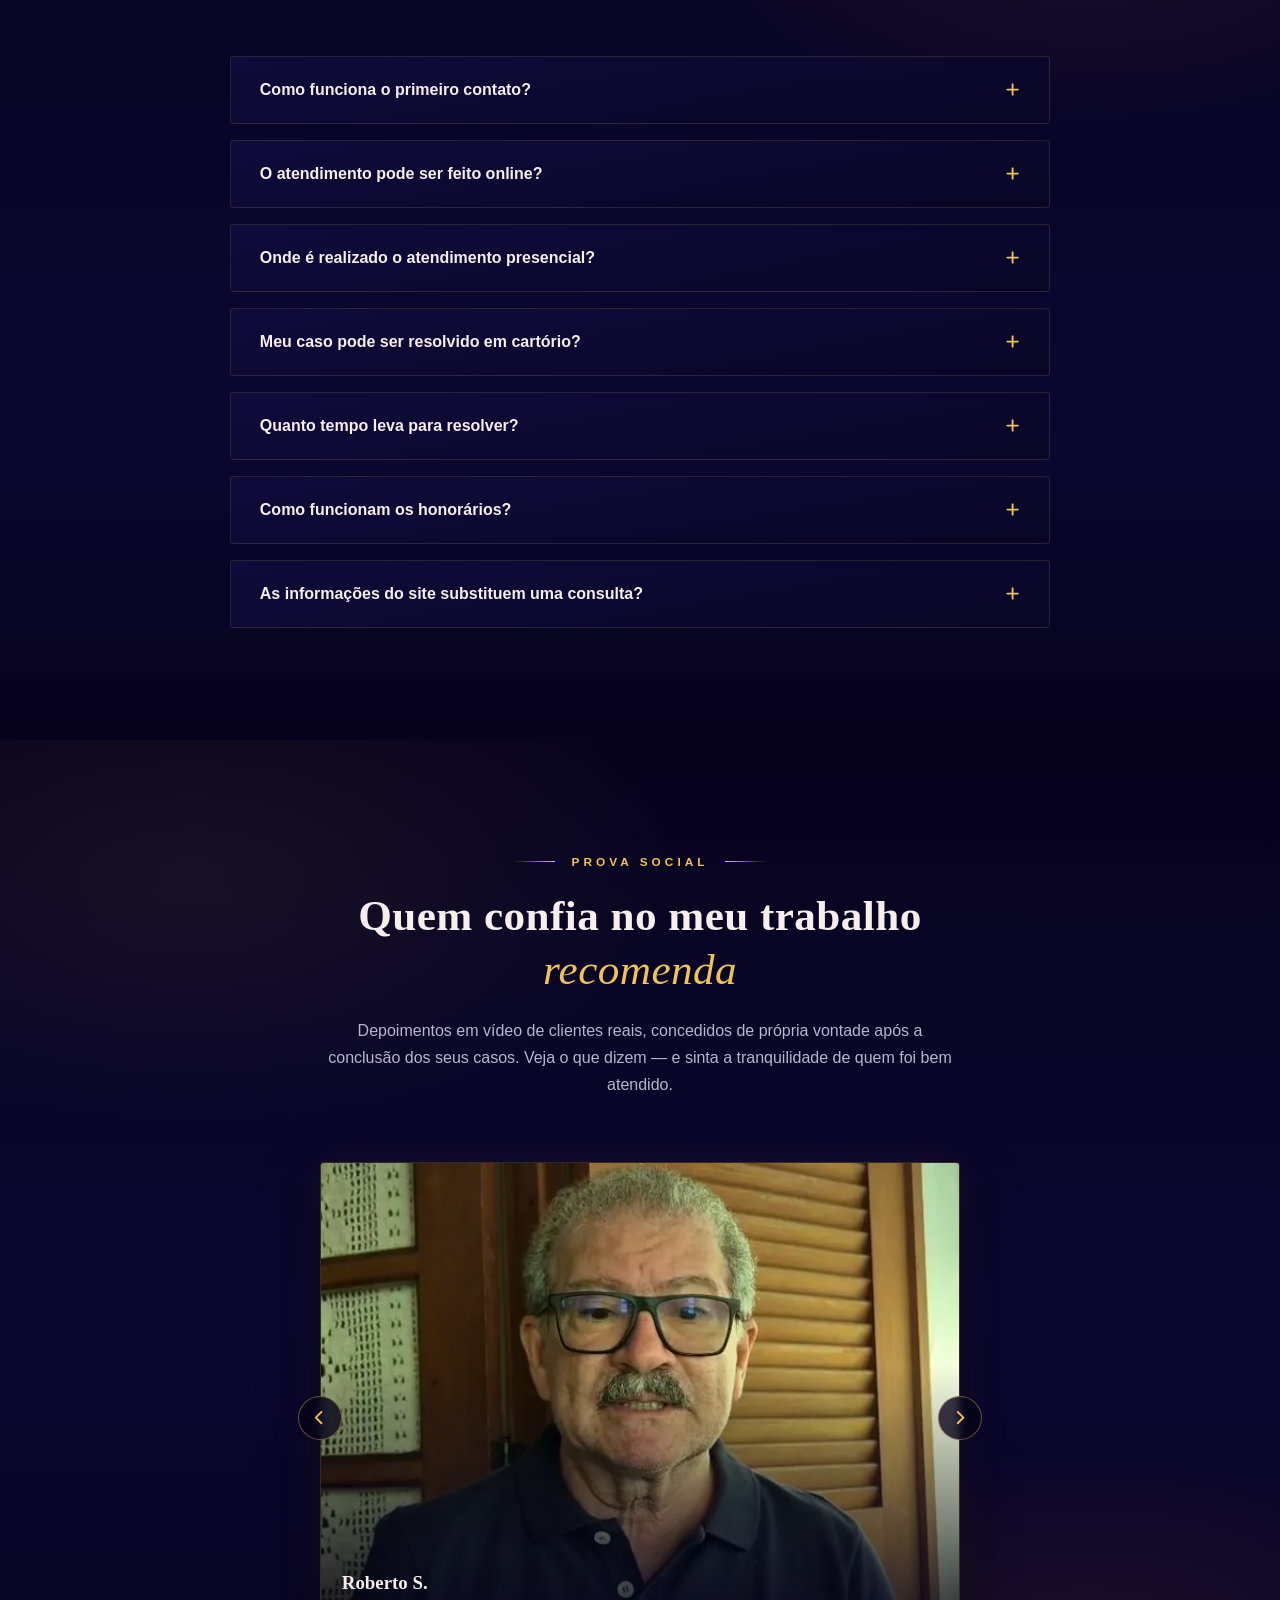
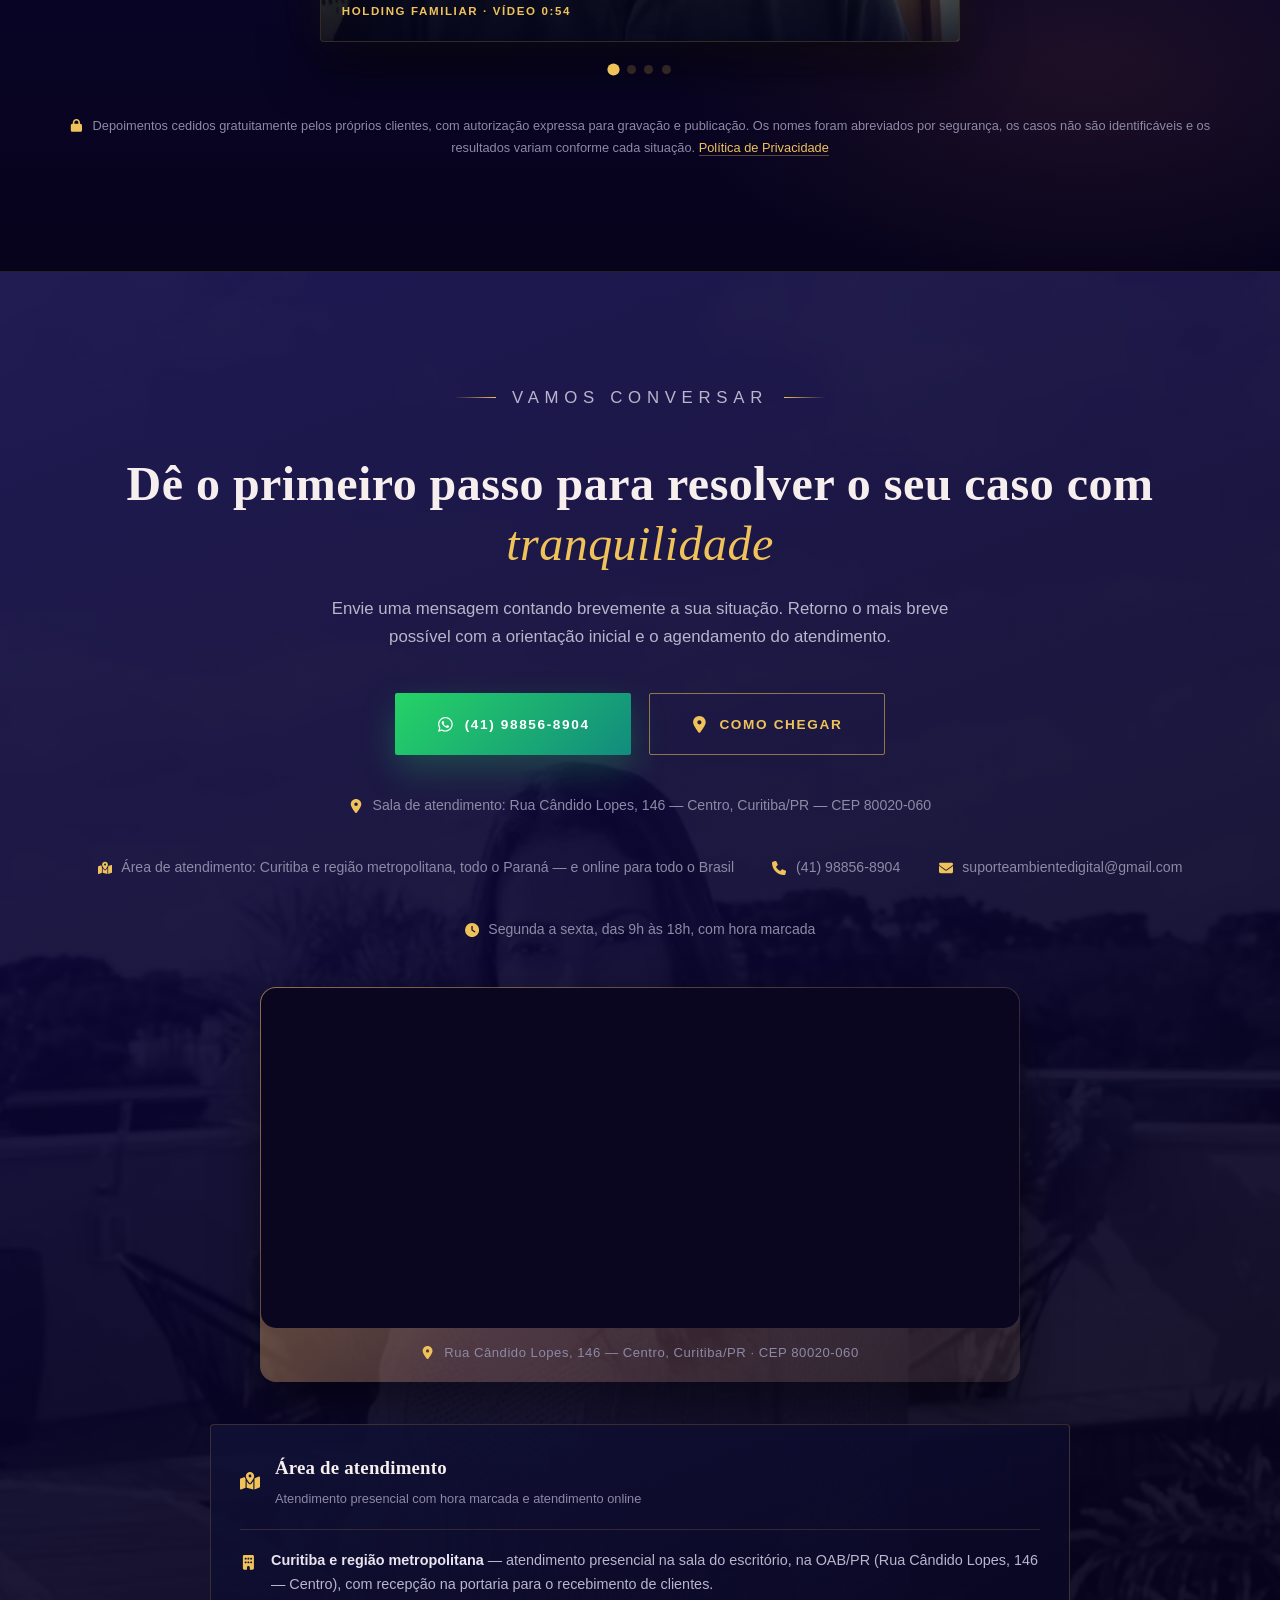
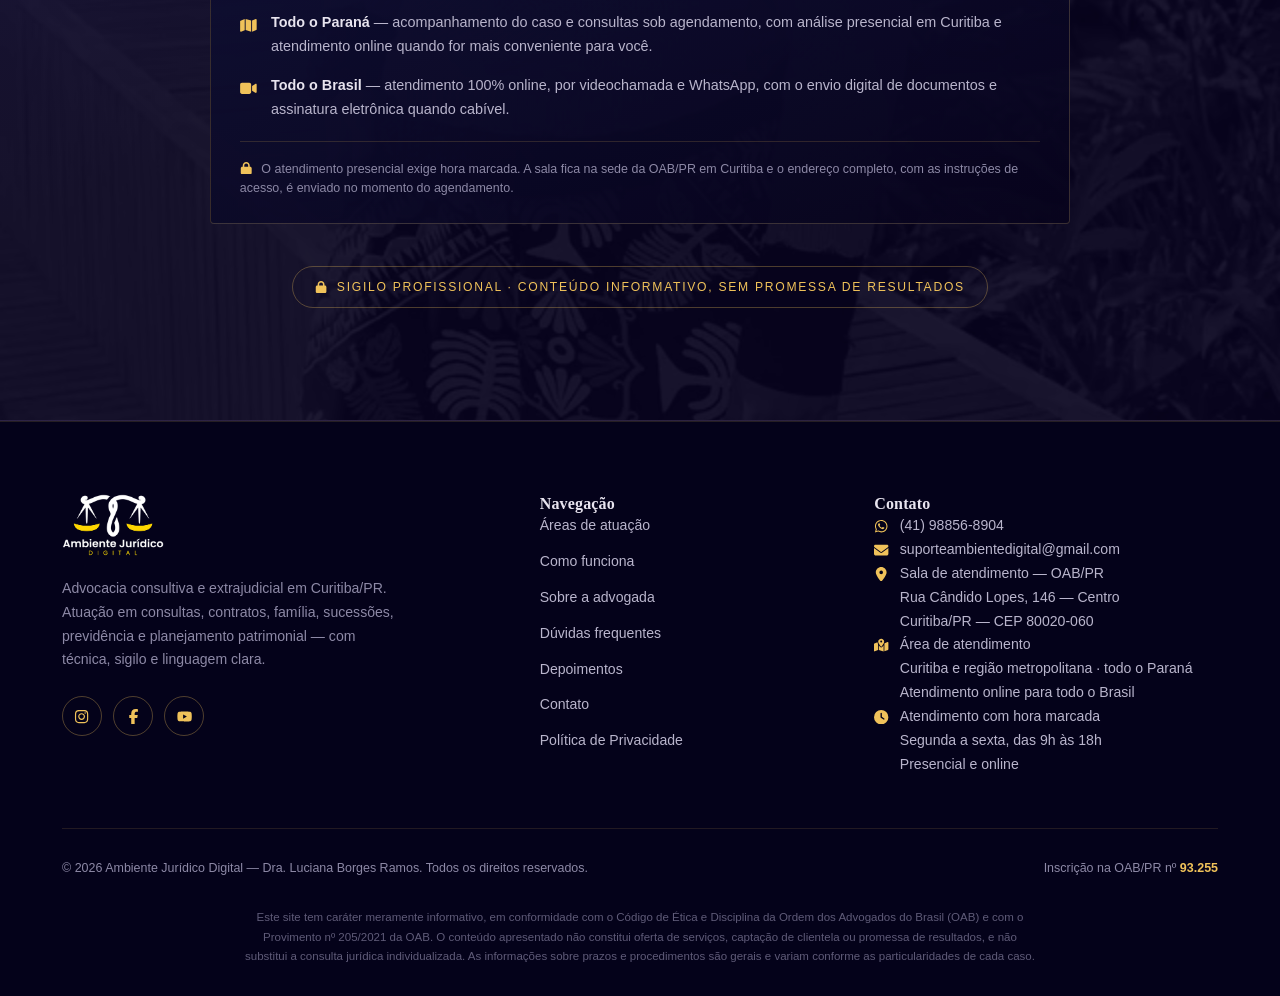
==== commit 1560b2e6: "Trocar Font Awesome por SVG inline e otimizar imagens O FCP continuava alto mesmo com 1 origem: o CS" ====
--- a/index.html
+++ b/index.html
@@ -46,7 +46,6 @@
   <link rel="preload" href="assets/fonts/montserrat-latin.woff2" as="font" type="font/woff2" crossorigin>
   <link rel="preload" href="assets/luciana-hero.webp" as="image" type="image/webp" fetchpriority="high">
   <link rel="stylesheet" href="assets/fonts.css?v=20261020">
-  <link rel="stylesheet" href="assets/fontawesome.css?v=20261020">
   <link rel="stylesheet" href="assets/style.css?v=20261020">
 </head>
 <body>
@@ -69,11 +68,11 @@
       </nav>
       <div class="header-cta">
         <a class="btn btn-wa" href="https://wa.me/5541988568904?text=Ol%C3%A1!%20Vim%20pelo%20site%20e%20gostaria%20de%20falar%20com%20a%20advogada." target="_blank" rel="noopener">
-          <i class="fab fa-whatsapp"></i> WhatsApp
+          <svg class="fa-icon" viewBox="0 0 448 512" aria-hidden="true" focusable="false"><path d="M380.9 97.1C339 55.1 283.2 32 223.9 32c-122.4 0-222 99.6-222 222 0 39.1 10.2 77.3 29.6 111L0 480l117.7-30.9c32.4 17.7 68.9 27 106.1 27h.1c122.3 0 224.1-99.6 224.1-222 0-59.3-25.2-115-67.1-157zm-157 341.6c-33.2 0-65.7-8.9-94-25.7l-6.7-4-69.8 18.3L72 359.2l-4.4-7c-18.5-29.4-28.2-63.3-28.2-98.2 0-101.7 82.8-184.5 184.6-184.5 49.3 0 95.6 19.2 130.4 54.1 34.8 34.9 56.2 81.2 56.1 130.5 0 101.8-84.9 184.6-186.6 184.6zm101.2-138.2c-5.5-2.8-32.8-16.2-37.9-18-5.1-1.9-8.8-2.8-12.5 2.8-3.7 5.6-14.3 18-17.6 21.8-3.2 3.7-6.5 4.2-12 1.4-32.6-16.3-54-29.1-75.5-66-5.7-9.8 5.7-9.1 16.3-30.3 1.8-3.7.9-6.9-.5-9.7-1.4-2.8-12.5-30.1-17.1-41.2-4.5-10.8-9.1-9.3-12.5-9.5-3.2-.2-6.9-.2-10.6-.2-3.7 0-9.7 1.4-14.8 6.9-5.1 5.6-19.4 19-19.4 46.3 0 27.3 19.9 53.7 22.6 57.4 2.8 3.7 39.1 59.7 94.8 83.8 35.2 15.2 49 16.5 66.6 13.9 10.7-1.6 32.8-13.4 37.4-26.4 4.6-13 4.6-24.1 3.2-26.4-1.3-2.5-5-3.9-10.5-6.6z"/></svg> WhatsApp
         </a>
       </div>
       <button class="menu-toggle" id="menuToggle" aria-label="Abrir menu" aria-expanded="false">
-        <i class="fas fa-bars"></i>
+        <svg class="fa-icon" viewBox="0 0 448 512" aria-hidden="true" focusable="false"><path d="M0 96C0 78.3 14.3 64 32 64H416c17.7 0 32 14.3 32 32s-14.3 32-32 32H32C14.3 128 0 113.7 0 96zM0 256c0-17.7 14.3-32 32-32H416c17.7 0 32 14.3 32 32s-14.3 32-32 32H32c-17.7 0-32-14.3-32-32zM448 416c0 17.7-14.3 32-32 32H32c-17.7 0-32-14.3-32-32s14.3-32 32-32H416c17.7 0 32 14.3 32 32z"/></svg>
       </button>
     </div>
   </header>
@@ -83,7 +82,7 @@
     <div class="container">
       <div class="hero-content">
         <div class="hero-badge reveal">
-          <i class="fas fa-scale-balanced"></i> Advocacia · Curitiba / Paraná
+          <svg class="fa-icon" viewBox="0 0 640 512" aria-hidden="true" focusable="false"><path d="M384 32H512c17.7 0 32 14.3 32 32s-14.3 32-32 32H398.4c-5.2 25.8-22.9 47.1-46.4 57.3V448H512c17.7 0 32 14.3 32 32s-14.3 32-32 32H320 128c-17.7 0-32-14.3-32-32s14.3-32 32-32H288V153.3c-23.5-10.3-41.2-31.6-46.4-57.3H128c-17.7 0-32-14.3-32-32s14.3-32 32-32H256c14.6-19.4 37.8-32 64-32s49.4 12.6 64 32zm55.6 288H584.4L512 195.8 439.6 320zM512 416c-62.9 0-115.2-34-126-78.9c-2.6-11 1-22.3 6.7-32.1l95.2-163.2c5-8.6 14.2-13.8 24.1-13.8s19.1 5.3 24.1 13.8l95.2 163.2c5.7 9.8 9.3 21.1 6.7 32.1C627.2 382 574.9 416 512 416zM126.8 195.8L54.4 320H199.3L126.8 195.8zM.9 337.1c-2.6-11 1-22.3 6.7-32.1l95.2-163.2c5-8.6 14.2-13.8 24.1-13.8s19.1 5.3 24.1 13.8l95.2 163.2c5.7 9.8 9.3 21.1 6.7 32.1C242 382 189.7 416 126.8 416S11.7 382 .9 337.1z"/></svg> Advocacia · Curitiba / Paraná
         </div>
         <h1 class="reveal">
           Clareza jurídica para decisões que <span>protegem o seu patrimônio</span> e a sua família.
@@ -95,14 +94,14 @@
         </p>
         <div class="hero-cta reveal">
           <a class="btn btn-wa" href="https://wa.me/5541988568904?text=Ol%C3%A1!%20Vim%20pelo%20site%20e%20gostaria%20de%20agendar%20uma%20consulta%20jur%C3%ADdica." target="_blank" rel="noopener">
-            <i class="fab fa-whatsapp"></i> Falar com a advogada
+            <svg class="fa-icon" viewBox="0 0 448 512" aria-hidden="true" focusable="false"><path d="M380.9 97.1C339 55.1 283.2 32 223.9 32c-122.4 0-222 99.6-222 222 0 39.1 10.2 77.3 29.6 111L0 480l117.7-30.9c32.4 17.7 68.9 27 106.1 27h.1c122.3 0 224.1-99.6 224.1-222 0-59.3-25.2-115-67.1-157zm-157 341.6c-33.2 0-65.7-8.9-94-25.7l-6.7-4-69.8 18.3L72 359.2l-4.4-7c-18.5-29.4-28.2-63.3-28.2-98.2 0-101.7 82.8-184.5 184.6-184.5 49.3 0 95.6 19.2 130.4 54.1 34.8 34.9 56.2 81.2 56.1 130.5 0 101.8-84.9 184.6-186.6 184.6zm101.2-138.2c-5.5-2.8-32.8-16.2-37.9-18-5.1-1.9-8.8-2.8-12.5 2.8-3.7 5.6-14.3 18-17.6 21.8-3.2 3.7-6.5 4.2-12 1.4-32.6-16.3-54-29.1-75.5-66-5.7-9.8 5.7-9.1 16.3-30.3 1.8-3.7.9-6.9-.5-9.7-1.4-2.8-12.5-30.1-17.1-41.2-4.5-10.8-9.1-9.3-12.5-9.5-3.2-.2-6.9-.2-10.6-.2-3.7 0-9.7 1.4-14.8 6.9-5.1 5.6-19.4 19-19.4 46.3 0 27.3 19.9 53.7 22.6 57.4 2.8 3.7 39.1 59.7 94.8 83.8 35.2 15.2 49 16.5 66.6 13.9 10.7-1.6 32.8-13.4 37.4-26.4 4.6-13 4.6-24.1 3.2-26.4-1.3-2.5-5-3.9-10.5-6.6z"/></svg> Falar com a advogada
           </a>
           <a class="btn btn-outline" href="#areas">Conhecer as áreas</a>
         </div>
         <div class="hero-note reveal">
-          <span><i class="fas fa-calendar-check"></i> Atendimento com hora marcada</span>
-          <span><i class="fas fa-laptop"></i> Presencial e 100% online</span>
-          <span><i class="fas fa-lock"></i> Sigilo profissional</span>
+          <span><svg class="fa-icon" viewBox="0 0 448 512" aria-hidden="true" focusable="false"><path d="M128 0c17.7 0 32 14.3 32 32V64H288V32c0-17.7 14.3-32 32-32s32 14.3 32 32V64h48c26.5 0 48 21.5 48 48v48H0V112C0 85.5 21.5 64 48 64H96V32c0-17.7 14.3-32 32-32zM0 192H448V464c0 26.5-21.5 48-48 48H48c-26.5 0-48-21.5-48-48V192zM329 305c9.4-9.4 9.4-24.6 0-33.9s-24.6-9.4-33.9 0l-95 95-47-47c-9.4-9.4-24.6-9.4-33.9 0s-9.4 24.6 0 33.9l64 64c9.4 9.4 24.6 9.4 33.9 0L329 305z"/></svg> Atendimento com hora marcada</span>
+          <span><svg class="fa-icon" viewBox="0 0 640 512" aria-hidden="true" focusable="false"><path d="M128 32C92.7 32 64 60.7 64 96V352h64V96H512V352h64V96c0-35.3-28.7-64-64-64H128zM19.2 384C8.6 384 0 392.6 0 403.2C0 445.6 34.4 480 76.8 480H563.2c42.4 0 76.8-34.4 76.8-76.8c0-10.6-8.6-19.2-19.2-19.2H19.2z"/></svg> Presencial e 100% online</span>
+          <span><svg class="fa-icon" viewBox="0 0 448 512" aria-hidden="true" focusable="false"><path d="M144 144v48H304V144c0-44.2-35.8-80-80-80s-80 35.8-80 80zM80 192V144C80 64.5 144.5 0 224 0s144 64.5 144 144v48h16c35.3 0 64 28.7 64 64V448c0 35.3-28.7 64-64 64H64c-35.3 0-64-28.7-64-64V256c0-35.3 28.7-64 64-64H80z"/></svg> Sigilo profissional</span>
         </div>
       </div>
       <div class="hero-image reveal direita">
@@ -113,7 +112,7 @@
           </picture>
         </div>
         <div class="hero-tag">
-          <i class="fas fa-scale-balanced"></i>
+          <svg class="fa-icon" viewBox="0 0 640 512" aria-hidden="true" focusable="false"><path d="M384 32H512c17.7 0 32 14.3 32 32s-14.3 32-32 32H398.4c-5.2 25.8-22.9 47.1-46.4 57.3V448H512c17.7 0 32 14.3 32 32s-14.3 32-32 32H320 128c-17.7 0-32-14.3-32-32s14.3-32 32-32H288V153.3c-23.5-10.3-41.2-31.6-46.4-57.3H128c-17.7 0-32-14.3-32-32s14.3-32 32-32H256c14.6-19.4 37.8-32 64-32s49.4 12.6 64 32zm55.6 288H584.4L512 195.8 439.6 320zM512 416c-62.9 0-115.2-34-126-78.9c-2.6-11 1-22.3 6.7-32.1l95.2-163.2c5-8.6 14.2-13.8 24.1-13.8s19.1 5.3 24.1 13.8l95.2 163.2c5.7 9.8 9.3 21.1 6.7 32.1C627.2 382 574.9 416 512 416zM126.8 195.8L54.4 320H199.3L126.8 195.8zM.9 337.1c-2.6-11 1-22.3 6.7-32.1l95.2-163.2c5-8.6 14.2-13.8 24.1-13.8s19.1 5.3 24.1 13.8l95.2 163.2c5.7 9.8 9.3 21.1 6.7 32.1C242 382 189.7 416 126.8 416S11.7 382 .9 337.1z"/></svg>
           <div>
             <strong>Ambiente Jurídico Digital</strong>
             <small>Advocacia consultiva</small>
@@ -128,28 +127,28 @@
     <div class="container">
       <div class="diferenciais-box">
         <div class="diferencial-item reveal">
-          <i class="fas fa-file-signature"></i>
+          <svg class="fa-icon" viewBox="0 0 576 512" aria-hidden="true" focusable="false"><path d="M64 0C28.7 0 0 28.7 0 64V448c0 35.3 28.7 64 64 64H320c35.3 0 64-28.7 64-64V428.7c-2.7 1.1-5.4 2-8.2 2.7l-60.1 15c-3 .7-6 1.2-9 1.4c-.9 .1-1.8 .2-2.7 .2H240c-6.1 0-11.6-3.4-14.3-8.8l-8.8-17.7c-1.7-3.4-5.1-5.5-8.8-5.5s-7.2 2.1-8.8 5.5l-8.8 17.7c-2.9 5.9-9.2 9.4-15.7 8.8s-12.1-5.1-13.9-11.3L144 381l-9.8 32.8c-6.1 20.3-24.8 34.2-46 34.2H80c-8.8 0-16-7.2-16-16s7.2-16 16-16h8.2c7.1 0 13.3-4.6 15.3-11.4l14.9-49.5c3.4-11.3 13.8-19.1 25.6-19.1s22.2 7.8 25.6 19.1l11.6 38.6c7.4-6.2 16.8-9.7 26.8-9.7c15.9 0 30.4 9 37.5 23.2l4.4 8.8h8.9c-3.1-8.8-3.7-18.4-1.4-27.8l15-60.1c2.8-11.3 8.6-21.5 16.8-29.7L384 203.6V160H256c-17.7 0-32-14.3-32-32V0H64zM256 0V128H384L256 0zM549.8 139.7c-15.6-15.6-40.9-15.6-56.6 0l-29.4 29.4 71 71 29.4-29.4c15.6-15.6 15.6-40.9 0-56.6l-14.4-14.4zM311.9 321c-4.1 4.1-7 9.2-8.4 14.9l-15 60.1c-1.4 5.5 .2 11.2 4.2 15.2s9.7 5.6 15.2 4.2l60.1-15c5.6-1.4 10.8-4.3 14.9-8.4L512.1 262.7l-71-71L311.9 321z"/></svg>
           <div>
             <strong>Via extrajudicial</strong>
             <small>Soluções em cartório quando a lei permite</small>
           </div>
         </div>
         <div class="diferencial-item reveal">
-          <i class="fas fa-comments"></i>
+          <svg class="fa-icon" viewBox="0 0 640 512" aria-hidden="true" focusable="false"><path d="M208 352c114.9 0 208-78.8 208-176S322.9 0 208 0S0 78.8 0 176c0 38.6 14.7 74.3 39.6 103.4c-3.5 9.4-8.7 17.7-14.2 24.7c-4.8 6.2-9.7 11-13.3 14.3c-1.8 1.6-3.3 2.9-4.3 3.7c-.5 .4-.9 .7-1.1 .8l-.2 .2 0 0 0 0C1 327.2-1.4 334.4 .8 340.9S9.1 352 16 352c21.8 0 43.8-5.6 62.1-12.5c9.2-3.5 17.8-7.4 25.3-11.4C134.1 343.3 169.8 352 208 352zM448 176c0 112.3-99.1 196.9-216.5 207C255.8 457.4 336.4 512 432 512c38.2 0 73.9-8.7 104.7-23.9c7.5 4 16 7.9 25.2 11.4c18.3 6.9 40.3 12.5 62.1 12.5c6.9 0 13.1-4.5 15.2-11.1c2.1-6.6-.2-13.8-5.8-17.9l0 0 0 0-.2-.2c-.2-.2-.6-.4-1.1-.8c-1-.8-2.5-2-4.3-3.7c-3.6-3.3-8.5-8.1-13.3-14.3c-5.5-7-10.7-15.4-14.2-24.7c24.9-29 39.6-64.7 39.6-103.4c0-92.8-84.9-168.9-192.6-175.5c.4 5.1 .6 10.3 .6 15.5z"/></svg>
           <div>
             <strong>Linguagem clara</strong>
             <small>Você entende cada etapa do caminho</small>
           </div>
         </div>
         <div class="diferencial-item reveal">
-          <i class="fas fa-user-shield"></i>
+          <svg class="fa-icon" viewBox="0 0 640 512" aria-hidden="true" focusable="false"><path d="M224 256A128 128 0 1 0 224 0a128 128 0 1 0 0 256zm-45.7 48C79.8 304 0 383.8 0 482.3C0 498.7 13.3 512 29.7 512H418.3c1.8 0 3.5-.2 5.3-.5c-76.3-55.1-99.8-141-103.1-200.2c-16.1-4.8-33.1-7.3-50.7-7.3H178.3zm308.8-78.3l-120 48C358 277.4 352 286.2 352 296c0 63.3 25.9 168.8 134.8 214.2c5.9 2.5 12.6 2.5 18.5 0C614.1 464.8 640 359.3 640 296c0-9.8-6-18.6-15.1-22.3l-120-48c-5.7-2.3-12.1-2.3-17.8 0zM591.4 312c-3.9 50.7-27.2 116.7-95.4 149.7V273.8L591.4 312z"/></svg>
           <div>
             <strong>Sigilo absoluto</strong>
             <small>Seus dados e o seu caso protegidos</small>
           </div>
         </div>
         <div class="diferencial-item reveal">
-          <i class="fas fa-laptop"></i>
+          <svg class="fa-icon" viewBox="0 0 640 512" aria-hidden="true" focusable="false"><path d="M128 32C92.7 32 64 60.7 64 96V352h64V96H512V352h64V96c0-35.3-28.7-64-64-64H128zM19.2 384C8.6 384 0 392.6 0 403.2C0 445.6 34.4 480 76.8 480H563.2c42.4 0 76.8-34.4 76.8-76.8c0-10.6-8.6-19.2-19.2-19.2H19.2z"/></svg>
           <div>
             <strong>Atendimento digital</strong>
             <small>Acompanhe tudo sem sair de casa</small>
@@ -171,99 +170,99 @@
       <div class="areas-grid">
 
         <div class="area-card reveal">
-          <div class="area-icon"><i class="fas fa-comment-dots"></i></div>
+          <div class="area-icon"><svg class="fa-icon" viewBox="0 0 512 512" aria-hidden="true" focusable="false"><path d="M256 448c141.4 0 256-93.1 256-208S397.4 32 256 32S0 125.1 0 240c0 45.1 17.7 86.8 47.7 120.9c-1.9 24.5-11.4 46.3-21.4 62.9c-5.5 9.2-11.1 16.6-15.2 21.6c-2.1 2.5-3.7 4.4-4.9 5.7c-.6 .6-1 1.1-1.3 1.4l-.3 .3 0 0 0 0 0 0 0 0c-4.6 4.6-5.9 11.4-3.4 17.4c2.5 6 8.3 9.9 14.8 9.9c28.7 0 57.6-8.9 81.6-19.3c22.9-10 42.4-21.9 54.3-30.6c31.8 11.5 67 17.9 104.1 17.9zM128 208a32 32 0 1 1 0 64 32 32 0 1 1 0-64zm128 0a32 32 0 1 1 0 64 32 32 0 1 1 0-64zm96 32a32 32 0 1 1 64 0 32 32 0 1 1 -64 0z"/></svg></div>
           <h3>Consulta Jurídica Expressa</h3>
           <p>Orientação direta e objetiva para você saber onde está e quais caminhos existem, antes de decidir o próximo passo.</p>
           <ul class="area-list">
-            <li><i class="fas fa-check"></i> Análise do seu caso em consulta</li>
-            <li><i class="fas fa-check"></i> Esclarecimento de direitos e prazos</li>
-            <li><i class="fas fa-check"></i> Orientação prática do que fazer</li>
+            <li><svg class="fa-icon" viewBox="0 0 448 512" aria-hidden="true" focusable="false"><path d="M438.6 105.4c12.5 12.5 12.5 32.8 0 45.3l-256 256c-12.5 12.5-32.8 12.5-45.3 0l-128-128c-12.5-12.5-12.5-32.8 0-45.3s32.8-12.5 45.3 0L160 338.7 393.4 105.4c12.5-12.5 32.8-12.5 45.3 0z"/></svg> Análise do seu caso em consulta</li>
+            <li><svg class="fa-icon" viewBox="0 0 448 512" aria-hidden="true" focusable="false"><path d="M438.6 105.4c12.5 12.5 12.5 32.8 0 45.3l-256 256c-12.5 12.5-32.8 12.5-45.3 0l-128-128c-12.5-12.5-12.5-32.8 0-45.3s32.8-12.5 45.3 0L160 338.7 393.4 105.4c12.5-12.5 32.8-12.5 45.3 0z"/></svg> Esclarecimento de direitos e prazos</li>
+            <li><svg class="fa-icon" viewBox="0 0 448 512" aria-hidden="true" focusable="false"><path d="M438.6 105.4c12.5 12.5 12.5 32.8 0 45.3l-256 256c-12.5 12.5-32.8 12.5-45.3 0l-128-128c-12.5-12.5-12.5-32.8 0-45.3s32.8-12.5 45.3 0L160 338.7 393.4 105.4c12.5-12.5 32.8-12.5 45.3 0z"/></svg> Orientação prática do que fazer</li>
           </ul>
-          <a class="area-link" href="https://wa.me/5541988568904?text=Ol%C3%A1!%20Vim%20pelo%20site%20e%20gostaria%20de%20agendar%20uma%20consulta%20jur%C3%ADdica%20expressa." target="_blank" rel="noopener">Falar sobre isso <i class="fas fa-arrow-right"></i></a>
+          <a class="area-link" href="https://wa.me/5541988568904?text=Ol%C3%A1!%20Vim%20pelo%20site%20e%20gostaria%20de%20agendar%20uma%20consulta%20jur%C3%ADdica%20expressa." target="_blank" rel="noopener">Falar sobre isso <svg class="fa-icon" viewBox="0 0 448 512" aria-hidden="true" focusable="false"><path d="M438.6 278.6c12.5-12.5 12.5-32.8 0-45.3l-160-160c-12.5-12.5-32.8-12.5-45.3 0s-12.5 32.8 0 45.3L338.8 224 32 224c-17.7 0-32 14.3-32 32s14.3 32 32 32l306.7 0L233.4 393.4c-12.5 12.5-12.5 32.8 0 45.3s32.8 12.5 45.3 0l160-160z"/></svg></a>
         </div>
 
         <div class="area-card reveal">
-          <div class="area-icon"><i class="fas fa-file-signature"></i></div>
+          <div class="area-icon"><svg class="fa-icon" viewBox="0 0 576 512" aria-hidden="true" focusable="false"><path d="M64 0C28.7 0 0 28.7 0 64V448c0 35.3 28.7 64 64 64H320c35.3 0 64-28.7 64-64V428.7c-2.7 1.1-5.4 2-8.2 2.7l-60.1 15c-3 .7-6 1.2-9 1.4c-.9 .1-1.8 .2-2.7 .2H240c-6.1 0-11.6-3.4-14.3-8.8l-8.8-17.7c-1.7-3.4-5.1-5.5-8.8-5.5s-7.2 2.1-8.8 5.5l-8.8 17.7c-2.9 5.9-9.2 9.4-15.7 8.8s-12.1-5.1-13.9-11.3L144 381l-9.8 32.8c-6.1 20.3-24.8 34.2-46 34.2H80c-8.8 0-16-7.2-16-16s7.2-16 16-16h8.2c7.1 0 13.3-4.6 15.3-11.4l14.9-49.5c3.4-11.3 13.8-19.1 25.6-19.1s22.2 7.8 25.6 19.1l11.6 38.6c7.4-6.2 16.8-9.7 26.8-9.7c15.9 0 30.4 9 37.5 23.2l4.4 8.8h8.9c-3.1-8.8-3.7-18.4-1.4-27.8l15-60.1c2.8-11.3 8.6-21.5 16.8-29.7L384 203.6V160H256c-17.7 0-32-14.3-32-32V0H64zM256 0V128H384L256 0zM549.8 139.7c-15.6-15.6-40.9-15.6-56.6 0l-29.4 29.4 71 71 29.4-29.4c15.6-15.6 15.6-40.9 0-56.6l-14.4-14.4zM311.9 321c-4.1 4.1-7 9.2-8.4 14.9l-15 60.1c-1.4 5.5 .2 11.2 4.2 15.2s9.7 5.6 15.2 4.2l60.1-15c5.6-1.4 10.8-4.3 14.9-8.4L512.1 262.7l-71-71L311.9 321z"/></svg></div>
           <h3>Contratos</h3>
           <p>Elaboração e revisão de contratos sob medida, com cláusulas que protegem o seu patrimônio nas relações comerciais e pessoais.</p>
           <ul class="area-list">
-            <li><i class="fas fa-check"></i> Compra e venda de bens</li>
-            <li><i class="fas fa-check"></i> Prestação de serviços</li>
-            <li><i class="fas fa-check"></i> Revisão de contratos prontos</li>
+            <li><svg class="fa-icon" viewBox="0 0 448 512" aria-hidden="true" focusable="false"><path d="M438.6 105.4c12.5 12.5 12.5 32.8 0 45.3l-256 256c-12.5 12.5-32.8 12.5-45.3 0l-128-128c-12.5-12.5-12.5-32.8 0-45.3s32.8-12.5 45.3 0L160 338.7 393.4 105.4c12.5-12.5 32.8-12.5 45.3 0z"/></svg> Compra e venda de bens</li>
+            <li><svg class="fa-icon" viewBox="0 0 448 512" aria-hidden="true" focusable="false"><path d="M438.6 105.4c12.5 12.5 12.5 32.8 0 45.3l-256 256c-12.5 12.5-32.8 12.5-45.3 0l-128-128c-12.5-12.5-12.5-32.8 0-45.3s32.8-12.5 45.3 0L160 338.7 393.4 105.4c12.5-12.5 32.8-12.5 45.3 0z"/></svg> Prestação de serviços</li>
+            <li><svg class="fa-icon" viewBox="0 0 448 512" aria-hidden="true" focusable="false"><path d="M438.6 105.4c12.5 12.5 12.5 32.8 0 45.3l-256 256c-12.5 12.5-32.8 12.5-45.3 0l-128-128c-12.5-12.5-12.5-32.8 0-45.3s32.8-12.5 45.3 0L160 338.7 393.4 105.4c12.5-12.5 32.8-12.5 45.3 0z"/></svg> Revisão de contratos prontos</li>
           </ul>
-          <a class="area-link" href="https://wa.me/5541988568904?text=Ol%C3%A1!%20Vim%20pelo%20site%20e%20preciso%20de%20ajuda%20com%20um%20contrato." target="_blank" rel="noopener">Falar sobre isso <i class="fas fa-arrow-right"></i></a>
+          <a class="area-link" href="https://wa.me/5541988568904?text=Ol%C3%A1!%20Vim%20pelo%20site%20e%20preciso%20de%20ajuda%20com%20um%20contrato." target="_blank" rel="noopener">Falar sobre isso <svg class="fa-icon" viewBox="0 0 448 512" aria-hidden="true" focusable="false"><path d="M438.6 278.6c12.5-12.5 12.5-32.8 0-45.3l-160-160c-12.5-12.5-32.8-12.5-45.3 0s-12.5 32.8 0 45.3L338.8 224 32 224c-17.7 0-32 14.3-32 32s14.3 32 32 32l306.7 0L233.4 393.4c-12.5 12.5-12.5 32.8 0 45.3s32.8 12.5 45.3 0l160-160z"/></svg></a>
         </div>
 
         <div class="area-card reveal">
-          <div class="area-icon"><i class="fas fa-heart-crack"></i></div>
+          <div class="area-icon"><svg class="fa-icon" viewBox="0 0 512 512" aria-hidden="true" focusable="false"><path d="M119.4 44.1c23.3-3.9 46.8-1.9 68.6 5.3l49.8 77.5-75.4 75.4c-1.5 1.5-2.4 3.6-2.3 5.8s1 4.2 2.6 5.7l112 104c2.9 2.7 7.4 2.9 10.5 .3s3.8-7 1.7-10.4l-60.4-98.1 90.7-75.6c2.6-2.1 3.5-5.7 2.4-8.8L296.8 61.8c28.5-16.7 62.4-23.2 95.7-17.6C461.5 55.6 512 115.2 512 185.1v5.8c0 41.5-17.2 81.2-47.6 109.5L283.7 469.1c-7.5 7-17.4 10.9-27.7 10.9s-20.2-3.9-27.7-10.9L47.6 300.4C17.2 272.1 0 232.4 0 190.9v-5.8c0-69.9 50.5-129.5 119.4-141z"/></svg></div>
           <h3>Divórcio Extrajudicial</h3>
           <p>Divórcio consensual em cartório, de forma célere e sigilosa, sempre que a lei permitir — com partilha definida em comum acordo.</p>
           <ul class="area-list">
-            <li><i class="fas fa-check"></i> Escritura pública de divórcio</li>
-            <li><i class="fas fa-check"></i> Partilha de bens acordada</li>
-            <li><i class="fas fa-check"></i> Orientação sobre documentos</li>
+            <li><svg class="fa-icon" viewBox="0 0 448 512" aria-hidden="true" focusable="false"><path d="M438.6 105.4c12.5 12.5 12.5 32.8 0 45.3l-256 256c-12.5 12.5-32.8 12.5-45.3 0l-128-128c-12.5-12.5-12.5-32.8 0-45.3s32.8-12.5 45.3 0L160 338.7 393.4 105.4c12.5-12.5 32.8-12.5 45.3 0z"/></svg> Escritura pública de divórcio</li>
+            <li><svg class="fa-icon" viewBox="0 0 448 512" aria-hidden="true" focusable="false"><path d="M438.6 105.4c12.5 12.5 12.5 32.8 0 45.3l-256 256c-12.5 12.5-32.8 12.5-45.3 0l-128-128c-12.5-12.5-12.5-32.8 0-45.3s32.8-12.5 45.3 0L160 338.7 393.4 105.4c12.5-12.5 32.8-12.5 45.3 0z"/></svg> Partilha de bens acordada</li>
+            <li><svg class="fa-icon" viewBox="0 0 448 512" aria-hidden="true" focusable="false"><path d="M438.6 105.4c12.5 12.5 12.5 32.8 0 45.3l-256 256c-12.5 12.5-32.8 12.5-45.3 0l-128-128c-12.5-12.5-12.5-32.8 0-45.3s32.8-12.5 45.3 0L160 338.7 393.4 105.4c12.5-12.5 32.8-12.5 45.3 0z"/></svg> Orientação sobre documentos</li>
           </ul>
-          <a class="area-link" href="https://wa.me/5541988568904?text=Ol%C3%A1!%20Vim%20pelo%20site%20e%20tenho%20interesse%20em%20div%C3%B3rcio%20extrajudicial." target="_blank" rel="noopener">Falar sobre isso <i class="fas fa-arrow-right"></i></a>
+          <a class="area-link" href="https://wa.me/5541988568904?text=Ol%C3%A1!%20Vim%20pelo%20site%20e%20tenho%20interesse%20em%20div%C3%B3rcio%20extrajudicial." target="_blank" rel="noopener">Falar sobre isso <svg class="fa-icon" viewBox="0 0 448 512" aria-hidden="true" focusable="false"><path d="M438.6 278.6c12.5-12.5 12.5-32.8 0-45.3l-160-160c-12.5-12.5-32.8-12.5-45.3 0s-12.5 32.8 0 45.3L338.8 224 32 224c-17.7 0-32 14.3-32 32s14.3 32 32 32l306.7 0L233.4 393.4c-12.5 12.5-12.5 32.8 0 45.3s32.8 12.5 45.3 0l160-160z"/></svg></a>
         </div>
 
         <div class="area-card reveal">
-          <div class="area-icon"><i class="fas fa-scroll"></i></div>
+          <div class="area-icon"><svg class="fa-icon" viewBox="0 0 576 512" aria-hidden="true" focusable="false"><path d="M0 80v48c0 17.7 14.3 32 32 32H48 96V80c0-26.5-21.5-48-48-48S0 53.5 0 80zM112 32c10 13.4 16 30 16 48V384c0 35.3 28.7 64 64 64s64-28.7 64-64v-5.3c0-32.4 26.3-58.7 58.7-58.7H480V128c0-53-43-96-96-96H112zM464 480c61.9 0 112-50.1 112-112c0-8.8-7.2-16-16-16H314.7c-14.7 0-26.7 11.9-26.7 26.7V384c0 53-43 96-96 96H368h96z"/></svg></div>
           <h3>Inventário Extrajudicial</h3>
           <p>Inventário resolvido em cartório com partilha planejada, reduzindo o desgaste entre herdeiros e dando previsibilidade à família.</p>
           <ul class="area-list">
-            <li><i class="fas fa-check"></i> Inventário por escritura pública</li>
-            <li><i class="fas fa-check"></i> Partilha acordada entre herdeiros</li>
-            <li><i class="fas fa-check"></i> Regularização de bens e imóveis</li>
+            <li><svg class="fa-icon" viewBox="0 0 448 512" aria-hidden="true" focusable="false"><path d="M438.6 105.4c12.5 12.5 12.5 32.8 0 45.3l-256 256c-12.5 12.5-32.8 12.5-45.3 0l-128-128c-12.5-12.5-12.5-32.8 0-45.3s32.8-12.5 45.3 0L160 338.7 393.4 105.4c12.5-12.5 32.8-12.5 45.3 0z"/></svg> Inventário por escritura pública</li>
+            <li><svg class="fa-icon" viewBox="0 0 448 512" aria-hidden="true" focusable="false"><path d="M438.6 105.4c12.5 12.5 12.5 32.8 0 45.3l-256 256c-12.5 12.5-32.8 12.5-45.3 0l-128-128c-12.5-12.5-12.5-32.8 0-45.3s32.8-12.5 45.3 0L160 338.7 393.4 105.4c12.5-12.5 32.8-12.5 45.3 0z"/></svg> Partilha acordada entre herdeiros</li>
+            <li><svg class="fa-icon" viewBox="0 0 448 512" aria-hidden="true" focusable="false"><path d="M438.6 105.4c12.5 12.5 12.5 32.8 0 45.3l-256 256c-12.5 12.5-32.8 12.5-45.3 0l-128-128c-12.5-12.5-12.5-32.8 0-45.3s32.8-12.5 45.3 0L160 338.7 393.4 105.4c12.5-12.5 32.8-12.5 45.3 0z"/></svg> Regularização de bens e imóveis</li>
           </ul>
-          <a class="area-link" href="https://wa.me/5541988568904?text=Ol%C3%A1!%20Vim%20pelo%20site%20e%20gostaria%20de%20informa%C3%A7%C3%B5es%20sobre%20invent%C3%A1rio%20extrajudicial." target="_blank" rel="noopener">Falar sobre isso <i class="fas fa-arrow-right"></i></a>
+          <a class="area-link" href="https://wa.me/5541988568904?text=Ol%C3%A1!%20Vim%20pelo%20site%20e%20gostaria%20de%20informa%C3%A7%C3%B5es%20sobre%20invent%C3%A1rio%20extrajudicial." target="_blank" rel="noopener">Falar sobre isso <svg class="fa-icon" viewBox="0 0 448 512" aria-hidden="true" focusable="false"><path d="M438.6 278.6c12.5-12.5 12.5-32.8 0-45.3l-160-160c-12.5-12.5-32.8-12.5-45.3 0s-12.5 32.8 0 45.3L338.8 224 32 224c-17.7 0-32 14.3-32 32s14.3 32 32 32l306.7 0L233.4 393.4c-12.5 12.5-12.5 32.8 0 45.3s32.8 12.5 45.3 0l160-160z"/></svg></a>
         </div>
 
         <div class="area-card reveal">
-          <div class="area-icon"><i class="fas fa-house-chimney"></i></div>
+          <div class="area-icon"><svg class="fa-icon" viewBox="0 0 576 512" aria-hidden="true" focusable="false"><path d="M543.8 287.6c17 0 32-14 32-32.1c1-9-3-17-11-24L512 185V64c0-17.7-14.3-32-32-32H448c-17.7 0-32 14.3-32 32v36.7L309.5 7c-6-5-14-7-21-7s-15 1-22 8L10 231.5c-7 7-10 15-10 24c0 18 14 32.1 32 32.1h32v69.7c-.1 .9-.1 1.8-.1 2.8V472c0 22.1 17.9 40 40 40h16c1.2 0 2.4-.1 3.6-.2c1.5 .1 3 .2 4.5 .2H160h24c22.1 0 40-17.9 40-40V448 384c0-17.7 14.3-32 32-32h64c17.7 0 32 14.3 32 32v64 24c0 22.1 17.9 40 40 40h24 32.5c1.4 0 2.8 0 4.2-.1c1.1 .1 2.2 .1 3.3 .1h16c22.1 0 40-17.9 40-40V455.8c.3-2.6 .5-5.3 .5-8.1l-.7-160.2h32z"/></svg></div>
           <h3>Usucapião Extrajudicial</h3>
           <p>Regularização do seu imóvel diretamente no Registro de Imóveis, conferindo segurança jurídica à posse da sua família.</p>
           <ul class="area-list">
-            <li><i class="fas fa-check"></i> Usucapião administrativo (Lei 13.465/2017)</li>
-            <li><i class="fas fa-check"></i> Análise de documentação e posse</li>
-            <li><i class="fas fa-check"></i> Requerimento ao Registro de Imóveis</li>
+            <li><svg class="fa-icon" viewBox="0 0 448 512" aria-hidden="true" focusable="false"><path d="M438.6 105.4c12.5 12.5 12.5 32.8 0 45.3l-256 256c-12.5 12.5-32.8 12.5-45.3 0l-128-128c-12.5-12.5-12.5-32.8 0-45.3s32.8-12.5 45.3 0L160 338.7 393.4 105.4c12.5-12.5 32.8-12.5 45.3 0z"/></svg> Usucapião administrativo (Lei 13.465/2017)</li>
+            <li><svg class="fa-icon" viewBox="0 0 448 512" aria-hidden="true" focusable="false"><path d="M438.6 105.4c12.5 12.5 12.5 32.8 0 45.3l-256 256c-12.5 12.5-32.8 12.5-45.3 0l-128-128c-12.5-12.5-12.5-32.8 0-45.3s32.8-12.5 45.3 0L160 338.7 393.4 105.4c12.5-12.5 32.8-12.5 45.3 0z"/></svg> Análise de documentação e posse</li>
+            <li><svg class="fa-icon" viewBox="0 0 448 512" aria-hidden="true" focusable="false"><path d="M438.6 105.4c12.5 12.5 12.5 32.8 0 45.3l-256 256c-12.5 12.5-32.8 12.5-45.3 0l-128-128c-12.5-12.5-12.5-32.8 0-45.3s32.8-12.5 45.3 0L160 338.7 393.4 105.4c12.5-12.5 32.8-12.5 45.3 0z"/></svg> Requerimento ao Registro de Imóveis</li>
           </ul>
-          <a class="area-link" href="https://wa.me/5541988568904?text=Ol%C3%A1!%20Vim%20pelo%20site%20e%20quero%20regularizar%20um%20im%C3%B3vel%20por%20usucapi%C3%A3o." target="_blank" rel="noopener">Falar sobre isso <i class="fas fa-arrow-right"></i></a>
+          <a class="area-link" href="https://wa.me/5541988568904?text=Ol%C3%A1!%20Vim%20pelo%20site%20e%20quero%20regularizar%20um%20im%C3%B3vel%20por%20usucapi%C3%A3o." target="_blank" rel="noopener">Falar sobre isso <svg class="fa-icon" viewBox="0 0 448 512" aria-hidden="true" focusable="false"><path d="M438.6 278.6c12.5-12.5 12.5-32.8 0-45.3l-160-160c-12.5-12.5-32.8-12.5-45.3 0s-12.5 32.8 0 45.3L338.8 224 32 224c-17.7 0-32 14.3-32 32s14.3 32 32 32l306.7 0L233.4 393.4c-12.5 12.5-12.5 32.8 0 45.3s32.8 12.5 45.3 0l160-160z"/></svg></a>
         </div>
 
         <div class="area-card reveal">
-          <div class="area-icon"><i class="fas fa-hand-holding-medical"></i></div>
+          <div class="area-icon"><svg class="fa-icon" viewBox="0 0 576 512" aria-hidden="true" focusable="false"><path d="M224 24V80H168c-13.3 0-24 10.7-24 24v48c0 13.3 10.7 24 24 24h56v56c0 13.3 10.7 24 24 24h48c13.3 0 24-10.7 24-24V176h56c13.3 0 24-10.7 24-24V104c0-13.3-10.7-24-24-24H320V24c0-13.3-10.7-24-24-24H248c-13.3 0-24 10.7-24 24zM559.7 392.2c17.8-13.1 21.6-38.1 8.5-55.9s-38.1-21.6-55.9-8.5L392.6 416H272c-8.8 0-16-7.2-16-16s7.2-16 16-16h16 64c17.7 0 32-14.3 32-32s-14.3-32-32-32H288 272 193.7c-29.1 0-57.3 9.9-80 28L68.8 384H32c-17.7 0-32 14.3-32 32v64c0 17.7 14.3 32 32 32H192 352.5c29 0 57.3-9.3 80.7-26.5l126.6-93.3zm-367-8.2l.9 0 0 0c-.3 0-.6 0-.9 0z"/></svg></div>
           <h3>Benefícios Previdenciários</h3>
           <p>Análise do seu histórico contributivo, requerimento de benefícios e acompanhamento das etapas junto ao INSS.</p>
           <ul class="area-list">
-            <li><i class="fas fa-check"></i> Aposentadorias e auxílios</li>
-            <li><i class="fas fa-check"></i> Análise do CNIS e contribuições</li>
-            <li><i class="fas fa-check"></i> Recursos administrativos</li>
+            <li><svg class="fa-icon" viewBox="0 0 448 512" aria-hidden="true" focusable="false"><path d="M438.6 105.4c12.5 12.5 12.5 32.8 0 45.3l-256 256c-12.5 12.5-32.8 12.5-45.3 0l-128-128c-12.5-12.5-12.5-32.8 0-45.3s32.8-12.5 45.3 0L160 338.7 393.4 105.4c12.5-12.5 32.8-12.5 45.3 0z"/></svg> Aposentadorias e auxílios</li>
+            <li><svg class="fa-icon" viewBox="0 0 448 512" aria-hidden="true" focusable="false"><path d="M438.6 105.4c12.5 12.5 12.5 32.8 0 45.3l-256 256c-12.5 12.5-32.8 12.5-45.3 0l-128-128c-12.5-12.5-12.5-32.8 0-45.3s32.8-12.5 45.3 0L160 338.7 393.4 105.4c12.5-12.5 32.8-12.5 45.3 0z"/></svg> Análise do CNIS e contribuições</li>
+            <li><svg class="fa-icon" viewBox="0 0 448 512" aria-hidden="true" focusable="false"><path d="M438.6 105.4c12.5 12.5 12.5 32.8 0 45.3l-256 256c-12.5 12.5-32.8 12.5-45.3 0l-128-128c-12.5-12.5-12.5-32.8 0-45.3s32.8-12.5 45.3 0L160 338.7 393.4 105.4c12.5-12.5 32.8-12.5 45.3 0z"/></svg> Recursos administrativos</li>
           </ul>
-          <a class="area-link" href="https://wa.me/5541988568904?text=Ol%C3%A1!%20Vim%20pelo%20site%20e%20preciso%20de%20ajuda%20com%20um%20benef%C3%ADcio%20do%20INSS." target="_blank" rel="noopener">Falar sobre isso <i class="fas fa-arrow-right"></i></a>
+          <a class="area-link" href="https://wa.me/5541988568904?text=Ol%C3%A1!%20Vim%20pelo%20site%20e%20preciso%20de%20ajuda%20com%20um%20benef%C3%ADcio%20do%20INSS." target="_blank" rel="noopener">Falar sobre isso <svg class="fa-icon" viewBox="0 0 448 512" aria-hidden="true" focusable="false"><path d="M438.6 278.6c12.5-12.5 12.5-32.8 0-45.3l-160-160c-12.5-12.5-32.8-12.5-45.3 0s-12.5 32.8 0 45.3L338.8 224 32 224c-17.7 0-32 14.3-32 32s14.3 32 32 32l306.7 0L233.4 393.4c-12.5 12.5-12.5 32.8 0 45.3s32.8 12.5 45.3 0l160-160z"/></svg></a>
         </div>
 
         <div class="area-card reveal">
-          <div class="area-icon"><i class="fas fa-piggy-bank"></i></div>
+          <div class="area-icon"><svg class="fa-icon" viewBox="0 0 576 512" aria-hidden="true" focusable="false"><path d="M400 96l0 .7c-5.3-.4-10.6-.7-16-.7H256c-16.5 0-32.5 2.1-47.8 6c-.1-2-.2-4-.2-6c0-53 43-96 96-96s96 43 96 96zm-16 32c3.5 0 7 .1 10.4 .3c4.2 .3 8.4 .7 12.6 1.3C424.6 109.1 450.8 96 480 96h11.5c10.4 0 18 9.8 15.5 19.9l-13.8 55.2c15.8 14.8 28.7 32.8 37.5 52.9H544c17.7 0 32 14.3 32 32v96c0 17.7-14.3 32-32 32H512c-9.1 12.1-19.9 22.9-32 32v64c0 17.7-14.3 32-32 32H416c-17.7 0-32-14.3-32-32V448H256v32c0 17.7-14.3 32-32 32H192c-17.7 0-32-14.3-32-32V416c-34.9-26.2-58.7-66.3-63.2-112H68c-37.6 0-68-30.4-68-68s30.4-68 68-68h4c13.3 0 24 10.7 24 24s-10.7 24-24 24H68c-11 0-20 9-20 20s9 20 20 20H99.2c12.1-59.8 57.7-107.5 116.3-122.8c12.9-3.4 26.5-5.2 40.5-5.2H384zm64 136a24 24 0 1 0 -48 0 24 24 0 1 0 48 0z"/></svg></div>
           <h3>Planejamento Previdenciário</h3>
           <p>Estratégia de contribuições e regras de transição para você se aposentar da forma mais favorável permitida por lei.</p>
           <ul class="area-list">
-            <li><i class="fas fa-check"></i> Estudo do tempo de contribuição</li>
-            <li><i class="fas fa-check"></i> Projeção do valor do benefício</li>
-            <li><i class="fas fa-check"></i> Escolha da regra de transição</li>
+            <li><svg class="fa-icon" viewBox="0 0 448 512" aria-hidden="true" focusable="false"><path d="M438.6 105.4c12.5 12.5 12.5 32.8 0 45.3l-256 256c-12.5 12.5-32.8 12.5-45.3 0l-128-128c-12.5-12.5-12.5-32.8 0-45.3s32.8-12.5 45.3 0L160 338.7 393.4 105.4c12.5-12.5 32.8-12.5 45.3 0z"/></svg> Estudo do tempo de contribuição</li>
+            <li><svg class="fa-icon" viewBox="0 0 448 512" aria-hidden="true" focusable="false"><path d="M438.6 105.4c12.5 12.5 12.5 32.8 0 45.3l-256 256c-12.5 12.5-32.8 12.5-45.3 0l-128-128c-12.5-12.5-12.5-32.8 0-45.3s32.8-12.5 45.3 0L160 338.7 393.4 105.4c12.5-12.5 32.8-12.5 45.3 0z"/></svg> Projeção do valor do benefício</li>
+            <li><svg class="fa-icon" viewBox="0 0 448 512" aria-hidden="true" focusable="false"><path d="M438.6 105.4c12.5 12.5 12.5 32.8 0 45.3l-256 256c-12.5 12.5-32.8 12.5-45.3 0l-128-128c-12.5-12.5-12.5-32.8 0-45.3s32.8-12.5 45.3 0L160 338.7 393.4 105.4c12.5-12.5 32.8-12.5 45.3 0z"/></svg> Escolha da regra de transição</li>
           </ul>
-          <a class="area-link" href="https://wa.me/5541988568904?text=Ol%C3%A1!%20Vim%20pelo%20site%20e%20quero%20planejar%20minha%20aposentadoria." target="_blank" rel="noopener">Falar sobre isso <i class="fas fa-arrow-right"></i></a>
+          <a class="area-link" href="https://wa.me/5541988568904?text=Ol%C3%A1!%20Vim%20pelo%20site%20e%20quero%20planejar%20minha%20aposentadoria." target="_blank" rel="noopener">Falar sobre isso <svg class="fa-icon" viewBox="0 0 448 512" aria-hidden="true" focusable="false"><path d="M438.6 278.6c12.5-12.5 12.5-32.8 0-45.3l-160-160c-12.5-12.5-32.8-12.5-45.3 0s-12.5 32.8 0 45.3L338.8 224 32 224c-17.7 0-32 14.3-32 32s14.3 32 32 32l306.7 0L233.4 393.4c-12.5 12.5-12.5 32.8 0 45.3s32.8 12.5 45.3 0l160-160z"/></svg></a>
         </div>
 
         <div class="area-card reveal">
-          <div class="area-icon"><i class="fas fa-shield-halved"></i></div>
+          <div class="area-icon"><svg class="fa-icon" viewBox="0 0 512 512" aria-hidden="true" focusable="false"><path d="M256 0c4.6 0 9.2 1 13.4 2.9L457.7 82.8c22 9.3 38.4 31 38.3 57.2c-.5 99.2-41.3 280.7-213.6 363.2c-16.7 8-36.1 8-52.8 0C57.3 420.7 16.5 239.2 16 140c-.1-26.2 16.3-47.9 38.3-57.2L242.7 2.9C246.8 1 251.4 0 256 0zm0 66.8V444.8C394 378 431.1 230.1 432 141.4L256 66.8l0 0z"/></svg></div>
           <h3>Planejamento Patrimonial</h3>
           <p>Organização de bens e sucessão planejada para proteger o que você construiu e evitar conflitos futuros na família.</p>
           <ul class="area-list">
-            <li><i class="fas fa-check"></i> Estruturação de holding familiar</li>
-            <li><i class="fas fa-check"></i> Doações e testamentos</li>
-            <li><i class="fas fa-check"></i> Sucessão familiar planejada</li>
+            <li><svg class="fa-icon" viewBox="0 0 448 512" aria-hidden="true" focusable="false"><path d="M438.6 105.4c12.5 12.5 12.5 32.8 0 45.3l-256 256c-12.5 12.5-32.8 12.5-45.3 0l-128-128c-12.5-12.5-12.5-32.8 0-45.3s32.8-12.5 45.3 0L160 338.7 393.4 105.4c12.5-12.5 32.8-12.5 45.3 0z"/></svg> Estruturação de holding familiar</li>
+            <li><svg class="fa-icon" viewBox="0 0 448 512" aria-hidden="true" focusable="false"><path d="M438.6 105.4c12.5 12.5 12.5 32.8 0 45.3l-256 256c-12.5 12.5-32.8 12.5-45.3 0l-128-128c-12.5-12.5-12.5-32.8 0-45.3s32.8-12.5 45.3 0L160 338.7 393.4 105.4c12.5-12.5 32.8-12.5 45.3 0z"/></svg> Doações e testamentos</li>
+            <li><svg class="fa-icon" viewBox="0 0 448 512" aria-hidden="true" focusable="false"><path d="M438.6 105.4c12.5 12.5 12.5 32.8 0 45.3l-256 256c-12.5 12.5-32.8 12.5-45.3 0l-128-128c-12.5-12.5-12.5-32.8 0-45.3s32.8-12.5 45.3 0L160 338.7 393.4 105.4c12.5-12.5 32.8-12.5 45.3 0z"/></svg> Sucessão familiar planejada</li>
           </ul>
-          <a class="area-link" href="https://wa.me/5541988568904?text=Ol%C3%A1!%20Vim%20pelo%20site%20e%20quero%20organizar%20meu%20patrim%C3%B4nio." target="_blank" rel="noopener">Falar sobre isso <i class="fas fa-arrow-right"></i></a>
+          <a class="area-link" href="https://wa.me/5541988568904?text=Ol%C3%A1!%20Vim%20pelo%20site%20e%20quero%20organizar%20meu%20patrim%C3%B4nio." target="_blank" rel="noopener">Falar sobre isso <svg class="fa-icon" viewBox="0 0 448 512" aria-hidden="true" focusable="false"><path d="M438.6 278.6c12.5-12.5 12.5-32.8 0-45.3l-160-160c-12.5-12.5-32.8-12.5-45.3 0s-12.5 32.8 0 45.3L338.8 224 32 224c-17.7 0-32 14.3-32 32s14.3 32 32 32l306.7 0L233.4 393.4c-12.5 12.5-12.5 32.8 0 45.3s32.8 12.5 45.3 0l160-160z"/></svg></a>
         </div>
 
       </div>
@@ -281,25 +280,25 @@
       <div class="passos">
         <div class="passo reveal">
           <span class="passo-num">1</span>
-          <i class="passo-icone fas fa-comments"></i>
+          <svg class="fa-icon passo-icone" viewBox="0 0 640 512" aria-hidden="true" focusable="false"><path d="M208 352c114.9 0 208-78.8 208-176S322.9 0 208 0S0 78.8 0 176c0 38.6 14.7 74.3 39.6 103.4c-3.5 9.4-8.7 17.7-14.2 24.7c-4.8 6.2-9.7 11-13.3 14.3c-1.8 1.6-3.3 2.9-4.3 3.7c-.5 .4-.9 .7-1.1 .8l-.2 .2 0 0 0 0C1 327.2-1.4 334.4 .8 340.9S9.1 352 16 352c21.8 0 43.8-5.6 62.1-12.5c9.2-3.5 17.8-7.4 25.3-11.4C134.1 343.3 169.8 352 208 352zM448 176c0 112.3-99.1 196.9-216.5 207C255.8 457.4 336.4 512 432 512c38.2 0 73.9-8.7 104.7-23.9c7.5 4 16 7.9 25.2 11.4c18.3 6.9 40.3 12.5 62.1 12.5c6.9 0 13.1-4.5 15.2-11.1c2.1-6.6-.2-13.8-5.8-17.9l0 0 0 0-.2-.2c-.2-.2-.6-.4-1.1-.8c-1-.8-2.5-2-4.3-3.7c-3.6-3.3-8.5-8.1-13.3-14.3c-5.5-7-10.7-15.4-14.2-24.7c24.9-29 39.6-64.7 39.6-103.4c0-92.8-84.9-168.9-192.6-175.5c.4 5.1 .6 10.3 .6 15.5z"/></svg>
           <h3>Você chama no WhatsApp</h3>
           <p>Conte brevemente a sua situação. Sem compromisso: o primeiro contato serve para entender o seu caso e agendar o atendimento.</p>
         </div>
         <div class="passo reveal">
           <span class="passo-num">2</span>
-          <i class="passo-icone fas fa-magnifying-glass-chart"></i>
+          <svg class="fa-icon passo-icone" viewBox="0 0 512 512" aria-hidden="true" focusable="false"><path d="M416 208c0 45.9-14.9 88.3-40 122.7L502.6 457.4c12.5 12.5 12.5 32.8 0 45.3s-32.8 12.5-45.3 0L330.7 376c-34.4 25.2-76.8 40-122.7 40C93.1 416 0 322.9 0 208S93.1 0 208 0S416 93.1 416 208zm-312 8v64c0 13.3 10.7 24 24 24s24-10.7 24-24l0-64c0-13.3-10.7-24-24-24s-24 10.7-24 24zm80-96V280c0 13.3 10.7 24 24 24s24-10.7 24-24V120c0-13.3-10.7-24-24-24s-24 10.7-24 24zm80 64v96c0 13.3 10.7 24 24 24s24-10.7 24-24V184c0-13.3-10.7-24-24-24s-24 10.7-24 24z"/></svg>
           <h3>Análise do caso</h3>
           <p>Na consulta, avaliamos documentos, prazos e alternativas. Você recebe orientação clara sobre direitos, riscos e possibilidades.</p>
         </div>
         <div class="passo reveal">
           <span class="passo-num">3</span>
-          <i class="passo-icone fas fa-map-location-dot"></i>
+          <svg class="fa-icon passo-icone" viewBox="0 0 576 512" aria-hidden="true" focusable="false"><path d="M408 120c0 54.6-73.1 151.9-105.2 192c-7.7 9.6-22 9.6-29.6 0C241.1 271.9 168 174.6 168 120C168 53.7 221.7 0 288 0s120 53.7 120 120zm8 80.4c3.5-6.9 6.7-13.8 9.6-20.6c.5-1.2 1-2.5 1.5-3.7l116-46.4C558.9 123.4 576 135 576 152V422.8c0 9.8-6 18.6-15.1 22.3L416 503V200.4zM137.6 138.3c2.4 14.1 7.2 28.3 12.8 41.5c2.9 6.8 6.1 13.7 9.6 20.6V451.8L32.9 502.7C17.1 509 0 497.4 0 480.4V209.6c0-9.8 6-18.6 15.1-22.3l122.6-49zM327.8 332c13.9-17.4 35.7-45.7 56.2-77V504.3L192 449.4V255c20.5 31.3 42.3 59.6 56.2 77c20.5 25.6 59.1 25.6 79.6 0zM288 152a40 40 0 1 0 0-80 40 40 0 1 0 0 80z"/></svg>
           <h3>Proposta e estratégia</h3>
           <p>Apresento o caminho recomendado, o que é necessário para segui-lo e os honorários envolvidos — com transparência, antes de qualquer providência.</p>
         </div>
         <div class="passo reveal">
           <span class="passo-num">4</span>
-          <i class="passo-icone fas fa-flag-checkered"></i>
+          <svg class="fa-icon passo-icone" viewBox="0 0 448 512" aria-hidden="true" focusable="false"><path d="M32 0C49.7 0 64 14.3 64 32V48l69-17.2c38.1-9.5 78.3-5.1 113.5 12.5c46.3 23.2 100.8 23.2 147.1 0l9.6-4.8C423.8 28.1 448 43.1 448 66.1V345.8c0 13.3-8.3 25.3-20.8 30l-34.7 13c-46.2 17.3-97.6 14.6-141.7-7.4c-37.9-19-81.3-23.7-122.5-13.4L64 384v96c0 17.7-14.3 32-32 32s-32-14.3-32-32V400 334 64 32C0 14.3 14.3 0 32 0zM64 187.1l64-13.9v65.5L64 252.6V318l48.8-12.2c5.1-1.3 10.1-2.4 15.2-3.3V238.7l38.9-8.4c8.3-1.8 16.7-2.5 25.1-2.1l0-64c13.6 .4 27.2 2.6 40.4 6.4l23.6 6.9v66.7l-41.7-12.3c-7.3-2.1-14.8-3.4-22.3-3.8v71.4c21.8 1.9 43.3 6.7 64 14.4V244.2l22.7 6.7c13.5 4 27.3 6.4 41.3 7.4V194c-7.8-.8-15.6-2.3-23.2-4.5l-40.8-12v-62c-13-3.8-25.8-8.8-38.2-15c-8.2-4.1-16.9-7-25.8-8.8v72.4c-13-.4-26 .8-38.7 3.6L128 173.2V98L64 114v73.1zM320 335.7c16.8 1.5 33.9-.7 50-6.8l14-5.2V251.9l-7.9 1.8c-18.4 4.3-37.3 5.7-56.1 4.5v77.4zm64-149.4V115.4c-20.9 6.1-42.4 9.1-64 9.1V194c13.9 1.4 28 .5 41.7-2.6l22.3-5.2z"/></svg>
           <h3>Execução e acompanhamento</h3>
           <p>Conduzo o caso até a conclusão — em cartório, no INSS ou no Registro de Imóveis — mantendo você informada em cada avanço.</p>
         </div>
@@ -335,14 +334,14 @@
           você segue com informação clara e preparo em cada etapa.
         </p>
         <ul class="sobre-lista">
-          <li><i class="fas fa-check-circle"></i> Atendimento pessoal e direto com a advogada responsável</li>
-          <li><i class="fas fa-check-circle"></i> Estratégia explicada em linguagem simples, sem juridiquês</li>
-          <li><i class="fas fa-check-circle"></i> Honorários definidos com transparência antes de cada etapa</li>
-          <li><i class="fas fa-check-circle"></i> Curitiba e todo o Paraná, com atendimento presencial e online</li>
-          <li><i class="fas fa-check-circle"></i> Atendimento 100% online para clientes de qualquer lugar do Brasil</li>
+          <li><svg class="fa-icon" viewBox="0 0 512 512" aria-hidden="true" focusable="false"><path d="M256 512A256 256 0 1 0 256 0a256 256 0 1 0 0 512zM369 209L241 337c-9.4 9.4-24.6 9.4-33.9 0l-64-64c-9.4-9.4-9.4-24.6 0-33.9s24.6-9.4 33.9 0l47 47L335 175c9.4-9.4 24.6-9.4 33.9 0s9.4 24.6 0 33.9z"/></svg> Atendimento pessoal e direto com a advogada responsável</li>
+          <li><svg class="fa-icon" viewBox="0 0 512 512" aria-hidden="true" focusable="false"><path d="M256 512A256 256 0 1 0 256 0a256 256 0 1 0 0 512zM369 209L241 337c-9.4 9.4-24.6 9.4-33.9 0l-64-64c-9.4-9.4-9.4-24.6 0-33.9s24.6-9.4 33.9 0l47 47L335 175c9.4-9.4 24.6-9.4 33.9 0s9.4 24.6 0 33.9z"/></svg> Estratégia explicada em linguagem simples, sem juridiquês</li>
+          <li><svg class="fa-icon" viewBox="0 0 512 512" aria-hidden="true" focusable="false"><path d="M256 512A256 256 0 1 0 256 0a256 256 0 1 0 0 512zM369 209L241 337c-9.4 9.4-24.6 9.4-33.9 0l-64-64c-9.4-9.4-9.4-24.6 0-33.9s24.6-9.4 33.9 0l47 47L335 175c9.4-9.4 24.6-9.4 33.9 0s9.4 24.6 0 33.9z"/></svg> Honorários definidos com transparência antes de cada etapa</li>
+          <li><svg class="fa-icon" viewBox="0 0 512 512" aria-hidden="true" focusable="false"><path d="M256 512A256 256 0 1 0 256 0a256 256 0 1 0 0 512zM369 209L241 337c-9.4 9.4-24.6 9.4-33.9 0l-64-64c-9.4-9.4-9.4-24.6 0-33.9s24.6-9.4 33.9 0l47 47L335 175c9.4-9.4 24.6-9.4 33.9 0s9.4 24.6 0 33.9z"/></svg> Curitiba e todo o Paraná, com atendimento presencial e online</li>
+          <li><svg class="fa-icon" viewBox="0 0 512 512" aria-hidden="true" focusable="false"><path d="M256 512A256 256 0 1 0 256 0a256 256 0 1 0 0 512zM369 209L241 337c-9.4 9.4-24.6 9.4-33.9 0l-64-64c-9.4-9.4-9.4-24.6 0-33.9s24.6-9.4 33.9 0l47 47L335 175c9.4-9.4 24.6-9.4 33.9 0s9.4 24.6 0 33.9z"/></svg> Atendimento 100% online para clientes de qualquer lugar do Brasil</li>
         </ul>
         <p class="sobre-oab">
-          <i class="fas fa-certificate"></i>
+          <svg class="fa-icon" viewBox="0 0 512 512" aria-hidden="true" focusable="false"><path d="M211 7.3C205 1 196-1.4 187.6 .8s-14.9 8.9-17.1 17.3L154.7 80.6l-62-17.5c-8.4-2.4-17.4 0-23.5 6.1s-8.5 15.1-6.1 23.5l17.5 62L18.1 170.6c-8.4 2.1-15 8.7-17.3 17.1S1 205 7.3 211l46.2 45L7.3 301C1 307-1.4 316 .8 324.4s8.9 14.9 17.3 17.1l62.5 15.8-17.5 62c-2.4 8.4 0 17.4 6.1 23.5s15.1 8.5 23.5 6.1l62-17.5 15.8 62.5c2.1 8.4 8.7 15 17.1 17.3s17.3-.2 23.4-6.4l45-46.2 45 46.2c6.1 6.2 15 8.7 23.4 6.4s14.9-8.9 17.1-17.3l15.8-62.5 62 17.5c8.4 2.4 17.4 0 23.5-6.1s8.5-15.1 6.1-23.5l-17.5-62 62.5-15.8c8.4-2.1 15-8.7 17.3-17.1s-.2-17.4-6.4-23.4l-46.2-45 46.2-45c6.2-6.1 8.7-15 6.4-23.4s-8.9-14.9-17.3-17.1l-62.5-15.8 17.5-62c2.4-8.4 0-17.4-6.1-23.5s-15.1-8.5-23.5-6.1l-62 17.5L341.4 18.1c-2.1-8.4-8.7-15-17.1-17.3S307 1 301 7.3L256 53.5 211 7.3z"/></svg>
           <span>
             Inscrita na OAB/PR sob o nº <strong>93.255</strong>. A inscrição foi lavrada em nome de
             <strong>Luciana Borges</strong>, nome de solteira da titular — é por esse nome que a
@@ -350,7 +349,7 @@
           </span>
         </p>
         <a class="btn btn-wa" href="https://wa.me/5541988568904?text=Ol%C3%A1!%20Vim%20pelo%20site%20e%20gostaria%20de%20conhecer%20melhor%20o%20trabalho%20do%20Ambiente%20Jur%C3%ADdico%20Digital." target="_blank" rel="noopener">
-          <i class="fab fa-whatsapp"></i> Quero conversar sobre meu caso
+          <svg class="fa-icon" viewBox="0 0 448 512" aria-hidden="true" focusable="false"><path d="M380.9 97.1C339 55.1 283.2 32 223.9 32c-122.4 0-222 99.6-222 222 0 39.1 10.2 77.3 29.6 111L0 480l117.7-30.9c32.4 17.7 68.9 27 106.1 27h.1c122.3 0 224.1-99.6 224.1-222 0-59.3-25.2-115-67.1-157zm-157 341.6c-33.2 0-65.7-8.9-94-25.7l-6.7-4-69.8 18.3L72 359.2l-4.4-7c-18.5-29.4-28.2-63.3-28.2-98.2 0-101.7 82.8-184.5 184.6-184.5 49.3 0 95.6 19.2 130.4 54.1 34.8 34.9 56.2 81.2 56.1 130.5 0 101.8-84.9 184.6-186.6 184.6zm101.2-138.2c-5.5-2.8-32.8-16.2-37.9-18-5.1-1.9-8.8-2.8-12.5 2.8-3.7 5.6-14.3 18-17.6 21.8-3.2 3.7-6.5 4.2-12 1.4-32.6-16.3-54-29.1-75.5-66-5.7-9.8 5.7-9.1 16.3-30.3 1.8-3.7.9-6.9-.5-9.7-1.4-2.8-12.5-30.1-17.1-41.2-4.5-10.8-9.1-9.3-12.5-9.5-3.2-.2-6.9-.2-10.6-.2-3.7 0-9.7 1.4-14.8 6.9-5.1 5.6-19.4 19-19.4 46.3 0 27.3 19.9 53.7 22.6 57.4 2.8 3.7 39.1 59.7 94.8 83.8 35.2 15.2 49 16.5 66.6 13.9 10.7-1.6 32.8-13.4 37.4-26.4 4.6-13 4.6-24.1 3.2-26.4-1.3-2.5-5-3.9-10.5-6.6z"/></svg> Quero conversar sobre meu caso
         </a>
       </div>
     </div>
@@ -367,7 +366,7 @@
         <div class="faq-item reveal">
           <button class="faq-pergunta" aria-expanded="false">
             Como funciona o primeiro contato?
-            <i class="fas fa-plus"></i>
+            <svg class="fa-icon" viewBox="0 0 448 512" aria-hidden="true" focusable="false"><path d="M256 80c0-17.7-14.3-32-32-32s-32 14.3-32 32V224H48c-17.7 0-32 14.3-32 32s14.3 32 32 32H192V432c0 17.7 14.3 32 32 32s32-14.3 32-32V288H400c17.7 0 32-14.3 32-32s-14.3-32-32-32H256V80z"/></svg>
           </button>
           <div class="faq-resposta">
             <div class="faq-resposta-inner">
@@ -381,7 +380,7 @@
         <div class="faq-item reveal">
           <button class="faq-pergunta" aria-expanded="false">
             O atendimento pode ser feito online?
-            <i class="fas fa-plus"></i>
+            <svg class="fa-icon" viewBox="0 0 448 512" aria-hidden="true" focusable="false"><path d="M256 80c0-17.7-14.3-32-32-32s-32 14.3-32 32V224H48c-17.7 0-32 14.3-32 32s14.3 32 32 32H192V432c0 17.7 14.3 32 32 32s32-14.3 32-32V288H400c17.7 0 32-14.3 32-32s-14.3-32-32-32H256V80z"/></svg>
           </button>
           <div class="faq-resposta">
             <div class="faq-resposta-inner">
@@ -395,7 +394,7 @@
         <div class="faq-item reveal">
           <button class="faq-pergunta" aria-expanded="false">
             Onde é realizado o atendimento presencial?
-            <i class="fas fa-plus"></i>
+            <svg class="fa-icon" viewBox="0 0 448 512" aria-hidden="true" focusable="false"><path d="M256 80c0-17.7-14.3-32-32-32s-32 14.3-32 32V224H48c-17.7 0-32 14.3-32 32s14.3 32 32 32H192V432c0 17.7 14.3 32 32 32s32-14.3 32-32V288H400c17.7 0 32-14.3 32-32s-14.3-32-32-32H256V80z"/></svg>
           </button>
           <div class="faq-resposta">
             <div class="faq-resposta-inner">
@@ -412,7 +411,7 @@
         <div class="faq-item reveal">
           <button class="faq-pergunta" aria-expanded="false">
             Meu caso pode ser resolvido em cartório?
-            <i class="fas fa-plus"></i>
+            <svg class="fa-icon" viewBox="0 0 448 512" aria-hidden="true" focusable="false"><path d="M256 80c0-17.7-14.3-32-32-32s-32 14.3-32 32V224H48c-17.7 0-32 14.3-32 32s14.3 32 32 32H192V432c0 17.7 14.3 32 32 32s32-14.3 32-32V288H400c17.7 0 32-14.3 32-32s-14.3-32-32-32H256V80z"/></svg>
           </button>
           <div class="faq-resposta">
             <div class="faq-resposta-inner">
@@ -427,7 +426,7 @@
         <div class="faq-item reveal">
           <button class="faq-pergunta" aria-expanded="false">
             Quanto tempo leva para resolver?
-            <i class="fas fa-plus"></i>
+            <svg class="fa-icon" viewBox="0 0 448 512" aria-hidden="true" focusable="false"><path d="M256 80c0-17.7-14.3-32-32-32s-32 14.3-32 32V224H48c-17.7 0-32 14.3-32 32s14.3 32 32 32H192V432c0 17.7 14.3 32 32 32s32-14.3 32-32V288H400c17.7 0 32-14.3 32-32s-14.3-32-32-32H256V80z"/></svg>
           </button>
           <div class="faq-resposta">
             <div class="faq-resposta-inner">
@@ -441,7 +440,7 @@
         <div class="faq-item reveal">
           <button class="faq-pergunta" aria-expanded="false">
             Como funcionam os honorários?
-            <i class="fas fa-plus"></i>
+            <svg class="fa-icon" viewBox="0 0 448 512" aria-hidden="true" focusable="false"><path d="M256 80c0-17.7-14.3-32-32-32s-32 14.3-32 32V224H48c-17.7 0-32 14.3-32 32s14.3 32 32 32H192V432c0 17.7 14.3 32 32 32s32-14.3 32-32V288H400c17.7 0 32-14.3 32-32s-14.3-32-32-32H256V80z"/></svg>
           </button>
           <div class="faq-resposta">
             <div class="faq-resposta-inner">
@@ -455,7 +454,7 @@
         <div class="faq-item reveal">
           <button class="faq-pergunta" aria-expanded="false">
             As informações do site substituem uma consulta?
-            <i class="fas fa-plus"></i>
+            <svg class="fa-icon" viewBox="0 0 448 512" aria-hidden="true" focusable="false"><path d="M256 80c0-17.7-14.3-32-32-32s-32 14.3-32 32V224H48c-17.7 0-32 14.3-32 32s14.3 32 32 32H192V432c0 17.7 14.3 32 32 32s32-14.3 32-32V288H400c17.7 0 32-14.3 32-32s-14.3-32-32-32H256V80z"/></svg>
           </button>
           <div class="faq-resposta">
             <div class="faq-resposta-inner">
@@ -543,14 +542,14 @@
 
         </div>
 
-        <button class="depo-btn prev" id="depoPrev" aria-label="Depoimento anterior"><i class="fas fa-chevron-left"></i></button>
-        <button class="depo-btn next" id="depoNext" aria-label="Próximo depoimento"><i class="fas fa-chevron-right"></i></button>
+        <button class="depo-btn prev" id="depoPrev" aria-label="Depoimento anterior"><svg class="fa-icon" viewBox="0 0 320 512" aria-hidden="true" focusable="false"><path d="M9.4 233.4c-12.5 12.5-12.5 32.8 0 45.3l192 192c12.5 12.5 32.8 12.5 45.3 0s12.5-32.8 0-45.3L77.3 256 246.6 86.6c12.5-12.5 12.5-32.8 0-45.3s-32.8-12.5-45.3 0l-192 192z"/></svg></button>
+        <button class="depo-btn next" id="depoNext" aria-label="Próximo depoimento"><svg class="fa-icon" viewBox="0 0 320 512" aria-hidden="true" focusable="false"><path d="M310.6 233.4c12.5 12.5 12.5 32.8 0 45.3l-192 192c-12.5 12.5-32.8 12.5-45.3 0s-12.5-32.8 0-45.3L242.7 256 73.4 86.6c-12.5-12.5-12.5-32.8 0-45.3s32.8-12.5 45.3 0l192 192z"/></svg></button>
 
         <div class="depo-dots" id="depoDots" role="tablist" aria-label="Selecionar depoimento"></div>
       </div>
 
       <p class="depo-nota reveal">
-        <i class="fas fa-lock"></i>
+        <svg class="fa-icon" viewBox="0 0 448 512" aria-hidden="true" focusable="false"><path d="M144 144v48H304V144c0-44.2-35.8-80-80-80s-80 35.8-80 80zM80 192V144C80 64.5 144.5 0 224 0s144 64.5 144 144v48h16c35.3 0 64 28.7 64 64V448c0 35.3-28.7 64-64 64H64c-35.3 0-64-28.7-64-64V256c0-35.3 28.7-64 64-64H80z"/></svg>
         Depoimentos cedidos gratuitamente pelos próprios clientes, com autorização
         expressa para gravação e publicação. Os nomes foram abreviados por segurança,
         os casos não são identificáveis e os resultados variam conforme cada situação.
@@ -561,7 +560,7 @@
 
   <!-- Lightbox dos depoimentos em vídeo -->
   <div class="depo-lightbox" id="depoLightbox" role="dialog" aria-modal="true" aria-label="Reproduzir depoimento em vídeo">
-    <button class="depo-fechar" id="depoFechar" aria-label="Fechar vídeo"><i class="fas fa-xmark"></i></button>
+    <button class="depo-fechar" id="depoFechar" aria-label="Fechar vídeo"><svg class="fa-icon" viewBox="0 0 384 512" aria-hidden="true" focusable="false"><path d="M342.6 150.6c12.5-12.5 12.5-32.8 0-45.3s-32.8-12.5-45.3 0L192 210.7 86.6 105.4c-12.5-12.5-32.8-12.5-45.3 0s-12.5 32.8 0 45.3L146.7 256 41.4 361.4c-12.5 12.5-12.5 32.8 0 45.3s32.8 12.5 45.3 0L192 301.3 297.4 406.6c12.5 12.5 32.8 12.5 45.3 0s12.5-32.8 0-45.3L237.3 256 342.6 150.6z"/></svg></button>
     <div class="depo-lightbox-inner">
       <video id="depoVideo" controls playsinline preload="none"></video>
       <div class="depo-lightbox-bar">
@@ -570,7 +569,7 @@
           <small id="depoArea"></small>
         </div>
         <a class="btn btn-wa" href="https://wa.me/5541988568904?text=Ol%C3%A1!%20Vim%20pelo%20site%20e%20gostaria%20de%20falar%20com%20a%20advogada." target="_blank" rel="noopener">
-          <i class="fab fa-whatsapp"></i> Falar com a advogada
+          <svg class="fa-icon" viewBox="0 0 448 512" aria-hidden="true" focusable="false"><path d="M380.9 97.1C339 55.1 283.2 32 223.9 32c-122.4 0-222 99.6-222 222 0 39.1 10.2 77.3 29.6 111L0 480l117.7-30.9c32.4 17.7 68.9 27 106.1 27h.1c122.3 0 224.1-99.6 224.1-222 0-59.3-25.2-115-67.1-157zm-157 341.6c-33.2 0-65.7-8.9-94-25.7l-6.7-4-69.8 18.3L72 359.2l-4.4-7c-18.5-29.4-28.2-63.3-28.2-98.2 0-101.7 82.8-184.5 184.6-184.5 49.3 0 95.6 19.2 130.4 54.1 34.8 34.9 56.2 81.2 56.1 130.5 0 101.8-84.9 184.6-186.6 184.6zm101.2-138.2c-5.5-2.8-32.8-16.2-37.9-18-5.1-1.9-8.8-2.8-12.5 2.8-3.7 5.6-14.3 18-17.6 21.8-3.2 3.7-6.5 4.2-12 1.4-32.6-16.3-54-29.1-75.5-66-5.7-9.8 5.7-9.1 16.3-30.3 1.8-3.7.9-6.9-.5-9.7-1.4-2.8-12.5-30.1-17.1-41.2-4.5-10.8-9.1-9.3-12.5-9.5-3.2-.2-6.9-.2-10.6-.2-3.7 0-9.7 1.4-14.8 6.9-5.1 5.6-19.4 19-19.4 46.3 0 27.3 19.9 53.7 22.6 57.4 2.8 3.7 39.1 59.7 94.8 83.8 35.2 15.2 49 16.5 66.6 13.9 10.7-1.6 32.8-13.4 37.4-26.4 4.6-13 4.6-24.1 3.2-26.4-1.3-2.5-5-3.9-10.5-6.6z"/></svg> Falar com a advogada
         </a>
       </div>
     </div>
@@ -587,18 +586,18 @@
       </p>
       <div class="cta-botoes reveal">
         <a class="btn btn-wa" href="https://wa.me/5541988568904?text=Ol%C3%A1!%20Vim%20pelo%20site%20e%20gostaria%20de%20falar%20com%20a%20advogada." target="_blank" rel="noopener">
-          <i class="fab fa-whatsapp"></i> (41) 98856-8904
+          <svg class="fa-icon" viewBox="0 0 448 512" aria-hidden="true" focusable="false"><path d="M380.9 97.1C339 55.1 283.2 32 223.9 32c-122.4 0-222 99.6-222 222 0 39.1 10.2 77.3 29.6 111L0 480l117.7-30.9c32.4 17.7 68.9 27 106.1 27h.1c122.3 0 224.1-99.6 224.1-222 0-59.3-25.2-115-67.1-157zm-157 341.6c-33.2 0-65.7-8.9-94-25.7l-6.7-4-69.8 18.3L72 359.2l-4.4-7c-18.5-29.4-28.2-63.3-28.2-98.2 0-101.7 82.8-184.5 184.6-184.5 49.3 0 95.6 19.2 130.4 54.1 34.8 34.9 56.2 81.2 56.1 130.5 0 101.8-84.9 184.6-186.6 184.6zm101.2-138.2c-5.5-2.8-32.8-16.2-37.9-18-5.1-1.9-8.8-2.8-12.5 2.8-3.7 5.6-14.3 18-17.6 21.8-3.2 3.7-6.5 4.2-12 1.4-32.6-16.3-54-29.1-75.5-66-5.7-9.8 5.7-9.1 16.3-30.3 1.8-3.7.9-6.9-.5-9.7-1.4-2.8-12.5-30.1-17.1-41.2-4.5-10.8-9.1-9.3-12.5-9.5-3.2-.2-6.9-.2-10.6-.2-3.7 0-9.7 1.4-14.8 6.9-5.1 5.6-19.4 19-19.4 46.3 0 27.3 19.9 53.7 22.6 57.4 2.8 3.7 39.1 59.7 94.8 83.8 35.2 15.2 49 16.5 66.6 13.9 10.7-1.6 32.8-13.4 37.4-26.4 4.6-13 4.6-24.1 3.2-26.4-1.3-2.5-5-3.9-10.5-6.6z"/></svg> (41) 98856-8904
         </a>
         <a class="btn btn-outline" href="https://www.google.com/maps/search/?api=1&query=Rua+C%C3%A2ndido+Lopes+146+Centro+Curitiba+PR" target="_blank" rel="noopener">
-          <i class="fas fa-location-dot"></i> Como chegar
+          <svg class="fa-icon" viewBox="0 0 384 512" aria-hidden="true" focusable="false"><path d="M215.7 499.2C267 435 384 279.4 384 192C384 86 298 0 192 0S0 86 0 192c0 87.4 117 243 168.3 307.2c12.3 15.3 35.1 15.3 47.4 0zM192 128a64 64 0 1 1 0 128 64 64 0 1 1 0-128z"/></svg> Como chegar
         </a>
       </div>
       <div class="cta-info reveal">
-        <span><i class="fas fa-location-dot"></i> Sala de atendimento: Rua Cândido Lopes, 146 — Centro, Curitiba/PR — CEP 80020-060</span>
-        <span><i class="fas fa-map-marked-alt"></i> Área de atendimento: Curitiba e região metropolitana, todo o Paraná — e online para todo o Brasil</span>
-        <span><i class="fas fa-phone"></i> <a href="tel:+5541988568904">(41) 98856-8904</a></span>
-        <span><i class="fas fa-envelope"></i> <a href="mailto:suporteambientedigital@gmail.com">suporteambientedigital@gmail.com</a></span>
-        <span><i class="fas fa-clock"></i> Segunda a sexta, das 9h às 18h, com hora marcada</span>
+        <span><svg class="fa-icon" viewBox="0 0 384 512" aria-hidden="true" focusable="false"><path d="M215.7 499.2C267 435 384 279.4 384 192C384 86 298 0 192 0S0 86 0 192c0 87.4 117 243 168.3 307.2c12.3 15.3 35.1 15.3 47.4 0zM192 128a64 64 0 1 1 0 128 64 64 0 1 1 0-128z"/></svg> Sala de atendimento: Rua Cândido Lopes, 146 — Centro, Curitiba/PR — CEP 80020-060</span>
+        <span><svg class="fa-icon" viewBox="0 0 576 512" aria-hidden="true" focusable="false"><path d="M408 120c0 54.6-73.1 151.9-105.2 192c-7.7 9.6-22 9.6-29.6 0C241.1 271.9 168 174.6 168 120C168 53.7 221.7 0 288 0s120 53.7 120 120zm8 80.4c3.5-6.9 6.7-13.8 9.6-20.6c.5-1.2 1-2.5 1.5-3.7l116-46.4C558.9 123.4 576 135 576 152V422.8c0 9.8-6 18.6-15.1 22.3L416 503V200.4zM137.6 138.3c2.4 14.1 7.2 28.3 12.8 41.5c2.9 6.8 6.1 13.7 9.6 20.6V451.8L32.9 502.7C17.1 509 0 497.4 0 480.4V209.6c0-9.8 6-18.6 15.1-22.3l122.6-49zM327.8 332c13.9-17.4 35.7-45.7 56.2-77V504.3L192 449.4V255c20.5 31.3 42.3 59.6 56.2 77c20.5 25.6 59.1 25.6 79.6 0zM288 152a40 40 0 1 0 0-80 40 40 0 1 0 0 80z"/></svg> Área de atendimento: Curitiba e região metropolitana, todo o Paraná — e online para todo o Brasil</span>
+        <span><svg class="fa-icon" viewBox="0 0 512 512" aria-hidden="true" focusable="false"><path d="M164.9 24.6c-7.7-18.6-28-28.5-47.4-23.2l-88 24C12.1 30.2 0 46 0 64C0 311.4 200.6 512 448 512c18 0 33.8-12.1 38.6-29.5l24-88c5.3-19.4-4.6-39.7-23.2-47.4l-96-40c-16.3-6.8-35.2-2.1-46.3 11.6L304.7 368C234.3 334.7 177.3 277.7 144 207.3L193.3 167c13.7-11.2 18.4-30 11.6-46.3l-40-96z"/></svg> <a href="tel:+5541988568904">(41) 98856-8904</a></span>
+        <span><svg class="fa-icon" viewBox="0 0 512 512" aria-hidden="true" focusable="false"><path d="M48 64C21.5 64 0 85.5 0 112c0 15.1 7.1 29.3 19.2 38.4L236.8 313.6c11.4 8.5 27 8.5 38.4 0L492.8 150.4c12.1-9.1 19.2-23.3 19.2-38.4c0-26.5-21.5-48-48-48H48zM0 176V384c0 35.3 28.7 64 64 64H448c35.3 0 64-28.7 64-64V176L294.4 339.2c-22.8 17.1-54 17.1-76.8 0L0 176z"/></svg> <a href="mailto:suporteambientedigital@gmail.com">suporteambientedigital@gmail.com</a></span>
+        <span><svg class="fa-icon" viewBox="0 0 512 512" aria-hidden="true" focusable="false"><path d="M256 0a256 256 0 1 1 0 512A256 256 0 1 1 256 0zM232 120V256c0 8 4 15.5 10.7 20l96 64c11 7.4 25.9 4.4 33.3-6.7s4.4-25.9-6.7-33.3L280 243.2V120c0-13.3-10.7-24-24-24s-24 10.7-24 24z"/></svg> Segunda a sexta, das 9h às 18h, com hora marcada</span>
       </div>
       <!-- Mapa da localização (SEO local + experiência do usuário) -->
       <div class="mapa-wrap reveal">
@@ -614,7 +613,7 @@
             aria-label="Mapa da localização do escritório Ambiente Jurídico Digital em Curitiba"></iframe>
         </div>
         <p class="mapa-legenda">
-          <i class="fas fa-location-dot"></i>
+          <svg class="fa-icon" viewBox="0 0 384 512" aria-hidden="true" focusable="false"><path d="M215.7 499.2C267 435 384 279.4 384 192C384 86 298 0 192 0S0 86 0 192c0 87.4 117 243 168.3 307.2c12.3 15.3 35.1 15.3 47.4 0zM192 128a64 64 0 1 1 0 128 64 64 0 1 1 0-128z"/></svg>
           Rua Cândido Lopes, 146 — Centro, Curitiba/PR · CEP 80020-060
         </p>
       </div>
@@ -622,7 +621,7 @@
       <!-- Área de atendimento (modelo de empresa de serviço local) -->
       <div class="area-atendimento reveal">
         <div class="area-atendimento-titulo">
-          <i class="fas fa-map-marked-alt"></i>
+          <svg class="fa-icon" viewBox="0 0 576 512" aria-hidden="true" focusable="false"><path d="M408 120c0 54.6-73.1 151.9-105.2 192c-7.7 9.6-22 9.6-29.6 0C241.1 271.9 168 174.6 168 120C168 53.7 221.7 0 288 0s120 53.7 120 120zm8 80.4c3.5-6.9 6.7-13.8 9.6-20.6c.5-1.2 1-2.5 1.5-3.7l116-46.4C558.9 123.4 576 135 576 152V422.8c0 9.8-6 18.6-15.1 22.3L416 503V200.4zM137.6 138.3c2.4 14.1 7.2 28.3 12.8 41.5c2.9 6.8 6.1 13.7 9.6 20.6V451.8L32.9 502.7C17.1 509 0 497.4 0 480.4V209.6c0-9.8 6-18.6 15.1-22.3l122.6-49zM327.8 332c13.9-17.4 35.7-45.7 56.2-77V504.3L192 449.4V255c20.5 31.3 42.3 59.6 56.2 77c20.5 25.6 59.1 25.6 79.6 0zM288 152a40 40 0 1 0 0-80 40 40 0 1 0 0 80z"/></svg>
           <div>
             <strong>Área de atendimento</strong>
             <small>Atendimento presencial com hora marcada e atendimento online</small>
@@ -630,26 +629,26 @@
         </div>
         <ul class="area-lista">
           <li>
-            <i class="fas fa-building"></i>
+            <svg class="fa-icon" viewBox="0 0 384 512" aria-hidden="true" focusable="false"><path d="M48 0C21.5 0 0 21.5 0 48V464c0 26.5 21.5 48 48 48h96V432c0-26.5 21.5-48 48-48s48 21.5 48 48v80h96c26.5 0 48-21.5 48-48V48c0-26.5-21.5-48-48-48H48zM64 240c0-8.8 7.2-16 16-16h32c8.8 0 16 7.2 16 16v32c0 8.8-7.2 16-16 16H80c-8.8 0-16-7.2-16-16V240zm112-16h32c8.8 0 16 7.2 16 16v32c0 8.8-7.2 16-16 16H176c-8.8 0-16-7.2-16-16V240c0-8.8 7.2-16 16-16zm80 16c0-8.8 7.2-16 16-16h32c8.8 0 16 7.2 16 16v32c0 8.8-7.2 16-16 16H272c-8.8 0-16-7.2-16-16V240zM80 96h32c8.8 0 16 7.2 16 16v32c0 8.8-7.2 16-16 16H80c-8.8 0-16-7.2-16-16V112c0-8.8 7.2-16 16-16zm80 16c0-8.8 7.2-16 16-16h32c8.8 0 16 7.2 16 16v32c0 8.8-7.2 16-16 16H176c-8.8 0-16-7.2-16-16V112zM272 96h32c8.8 0 16 7.2 16 16v32c0 8.8-7.2 16-16 16H272c-8.8 0-16-7.2-16-16V112c0-8.8 7.2-16 16-16z"/></svg>
             <span><strong>Curitiba e região metropolitana</strong> — atendimento presencial na sala do escritório, na OAB/PR (Rua Cândido Lopes, 146 — Centro), com recepção na portaria para o recebimento de clientes.</span>
           </li>
           <li>
-            <i class="fas fa-map"></i>
+            <svg class="fa-icon" viewBox="0 0 576 512" aria-hidden="true" focusable="false"><path d="M384 476.1L192 421.2V35.9L384 90.8V476.1zm32-1.2V88.4L543.1 37.5c15.8-6.3 32.9 5.3 32.9 22.3V394.6c0 9.8-6 18.6-15.1 22.3L416 474.8zM15.1 95.1L160 37.2V423.6L32.9 474.5C17.1 480.8 0 469.2 0 452.2V117.4c0-9.8 6-18.6 15.1-22.3z"/></svg>
             <span><strong>Todo o Paraná</strong> — acompanhamento do caso e consultas sob agendamento, com análise presencial em Curitiba e atendimento online quando for mais conveniente para você.</span>
           </li>
           <li>
-            <i class="fas fa-video"></i>
+            <svg class="fa-icon" viewBox="0 0 576 512" aria-hidden="true" focusable="false"><path d="M0 128C0 92.7 28.7 64 64 64H320c35.3 0 64 28.7 64 64V384c0 35.3-28.7 64-64 64H64c-35.3 0-64-28.7-64-64V128zM559.1 99.8c10.4 5.6 16.9 16.4 16.9 28.2V384c0 11.8-6.5 22.6-16.9 28.2s-23 5-32.9-1.6l-96-64L416 337.1V320 192 174.9l14.2-9.5 96-64c9.8-6.5 22.4-7.2 32.9-1.6z"/></svg>
             <span><strong>Todo o Brasil</strong> — atendimento 100% online, por videochamada e WhatsApp, com o envio digital de documentos e assinatura eletrônica quando cabível.</span>
           </li>
         </ul>
         <p class="area-atendimento-nota">
-          <i class="fas fa-lock"></i>
+          <svg class="fa-icon" viewBox="0 0 448 512" aria-hidden="true" focusable="false"><path d="M144 144v48H304V144c0-44.2-35.8-80-80-80s-80 35.8-80 80zM80 192V144C80 64.5 144.5 0 224 0s144 64.5 144 144v48h16c35.3 0 64 28.7 64 64V448c0 35.3-28.7 64-64 64H64c-35.3 0-64-28.7-64-64V256c0-35.3 28.7-64 64-64H80z"/></svg>
           O atendimento presencial exige hora marcada. A sala fica na sede da OAB/PR em Curitiba
           e o endereço completo, com as instruções de acesso, é enviado no momento do agendamento.
         </p>
       </div>
       <div class="reveal">
-        <span class="cta-selo"><i class="fas fa-lock"></i> Sigilo profissional · Conteúdo informativo, sem promessa de resultados</span>
+        <span class="cta-selo"><svg class="fa-icon" viewBox="0 0 448 512" aria-hidden="true" focusable="false"><path d="M144 144v48H304V144c0-44.2-35.8-80-80-80s-80 35.8-80 80zM80 192V144C80 64.5 144.5 0 224 0s144 64.5 144 144v48h16c35.3 0 64 28.7 64 64V448c0 35.3-28.7 64-64 64H64c-35.3 0-64-28.7-64-64V256c0-35.3 28.7-64 64-64H80z"/></svg> Sigilo profissional · Conteúdo informativo, sem promessa de resultados</span>
       </div>
     </div>
   </section>
@@ -667,13 +666,13 @@
           </p>
           <div class="footer-social">
             <a href="https://www.instagram.com/ambientejuridicodigital/" target="_blank" rel="noopener" aria-label="Ambiente Jurídico Digital no Instagram" title="Instagram">
-              <i class="fab fa-instagram"></i>
+              <svg class="fa-icon" viewBox="0 0 448 512" aria-hidden="true" focusable="false"><path d="M224.1 141c-63.6 0-114.9 51.3-114.9 114.9s51.3 114.9 114.9 114.9S339 319.5 339 255.9 287.7 141 224.1 141zm0 189.6c-41.1 0-74.7-33.5-74.7-74.7s33.5-74.7 74.7-74.7 74.7 33.5 74.7 74.7-33.6 74.7-74.7 74.7zm146.4-194.3c0 14.9-12 26.8-26.8 26.8-14.9 0-26.8-12-26.8-26.8s12-26.8 26.8-26.8 26.8 12 26.8 26.8zm76.1 27.2c-1.7-35.9-9.9-67.7-36.2-93.9-26.2-26.2-58-34.4-93.9-36.2-37-2.1-147.9-2.1-184.9 0-35.8 1.7-67.6 9.9-93.9 36.1s-34.4 58-36.2 93.9c-2.1 37-2.1 147.9 0 184.9 1.7 35.9 9.9 67.7 36.2 93.9s58 34.4 93.9 36.2c37 2.1 147.9 2.1 184.9 0 35.9-1.7 67.7-9.9 93.9-36.2 26.2-26.2 34.4-58 36.2-93.9 2.1-37 2.1-147.8 0-184.8zM398.8 388c-7.8 19.6-22.9 34.7-42.6 42.6-29.5 11.7-99.5 9-132.1 9s-102.7 2.6-132.1-9c-19.6-7.8-34.7-22.9-42.6-42.6-11.7-29.5-9-99.5-9-132.1s-2.6-102.7 9-132.1c7.8-19.6 22.9-34.7 42.6-42.6 29.5-11.7 99.5-9 132.1-9s102.7-2.6 132.1 9c19.6 7.8 34.7 22.9 42.6 42.6 11.7 29.5 9 99.5 9 132.1s2.7 102.7-9 132.1z"/></svg>
             </a>
             <a href="https://www.facebook.com/oambientejuridicodigital" target="_blank" rel="noopener" aria-label="Ambiente Jurídico Digital no Facebook" title="Facebook">
-              <i class="fab fa-facebook-f"></i>
+              <svg class="fa-icon" viewBox="0 0 320 512" aria-hidden="true" focusable="false"><path d="M80 299.3V512H196V299.3h86.5l18-97.8H196V166.9c0-51.7 20.3-71.5 72.7-71.5c16.3 0 29.4 .4 37 1.2V7.9C291.4 4 256.4 0 236.2 0C129.3 0 80 50.5 80 159.4v42.1H14v97.8H80z"/></svg>
             </a>
             <a href="https://www.youtube.com/@AmbienteJur%C3%ADdicoDigital" target="_blank" rel="noopener" aria-label="Ambiente Jurídico Digital no YouTube" title="YouTube">
-              <i class="fab fa-youtube"></i>
+              <svg class="fa-icon" viewBox="0 0 576 512" aria-hidden="true" focusable="false"><path d="M549.655 124.083c-6.281-23.65-24.787-42.276-48.284-48.597C458.781 64 288 64 288 64S117.22 64 74.629 75.486c-23.497 6.322-42.003 24.947-48.284 48.597-11.412 42.867-11.412 132.305-11.412 132.305s0 89.438 11.412 132.305c6.281 23.65 24.787 41.5 48.284 47.821C117.22 448 288 448 288 448s170.78 0 213.371-11.486c23.497-6.321 42.003-24.171 48.284-47.821 11.412-42.867 11.412-132.305 11.412-132.305s0-89.438-11.412-132.305zm-317.51 213.508V175.185l142.739 81.205-142.739 81.201z"/></svg>
             </a>
           </div>
         </div>
@@ -693,23 +692,23 @@
           <h4>Contato</h4>
           <ul class="footer-contato">
             <li>
-              <i class="fab fa-whatsapp"></i>
+              <svg class="fa-icon" viewBox="0 0 448 512" aria-hidden="true" focusable="false"><path d="M380.9 97.1C339 55.1 283.2 32 223.9 32c-122.4 0-222 99.6-222 222 0 39.1 10.2 77.3 29.6 111L0 480l117.7-30.9c32.4 17.7 68.9 27 106.1 27h.1c122.3 0 224.1-99.6 224.1-222 0-59.3-25.2-115-67.1-157zm-157 341.6c-33.2 0-65.7-8.9-94-25.7l-6.7-4-69.8 18.3L72 359.2l-4.4-7c-18.5-29.4-28.2-63.3-28.2-98.2 0-101.7 82.8-184.5 184.6-184.5 49.3 0 95.6 19.2 130.4 54.1 34.8 34.9 56.2 81.2 56.1 130.5 0 101.8-84.9 184.6-186.6 184.6zm101.2-138.2c-5.5-2.8-32.8-16.2-37.9-18-5.1-1.9-8.8-2.8-12.5 2.8-3.7 5.6-14.3 18-17.6 21.8-3.2 3.7-6.5 4.2-12 1.4-32.6-16.3-54-29.1-75.5-66-5.7-9.8 5.7-9.1 16.3-30.3 1.8-3.7.9-6.9-.5-9.7-1.4-2.8-12.5-30.1-17.1-41.2-4.5-10.8-9.1-9.3-12.5-9.5-3.2-.2-6.9-.2-10.6-.2-3.7 0-9.7 1.4-14.8 6.9-5.1 5.6-19.4 19-19.4 46.3 0 27.3 19.9 53.7 22.6 57.4 2.8 3.7 39.1 59.7 94.8 83.8 35.2 15.2 49 16.5 66.6 13.9 10.7-1.6 32.8-13.4 37.4-26.4 4.6-13 4.6-24.1 3.2-26.4-1.3-2.5-5-3.9-10.5-6.6z"/></svg>
               <a href="https://wa.me/5541988568904?text=Ol%C3%A1!%20Vim%20pelo%20site%20e%20gostaria%20de%20falar%20com%20a%20advogada." target="_blank" rel="noopener">(41) 98856-8904</a>
             </li>
             <li>
-              <i class="fas fa-envelope"></i>
+              <svg class="fa-icon" viewBox="0 0 512 512" aria-hidden="true" focusable="false"><path d="M48 64C21.5 64 0 85.5 0 112c0 15.1 7.1 29.3 19.2 38.4L236.8 313.6c11.4 8.5 27 8.5 38.4 0L492.8 150.4c12.1-9.1 19.2-23.3 19.2-38.4c0-26.5-21.5-48-48-48H48zM0 176V384c0 35.3 28.7 64 64 64H448c35.3 0 64-28.7 64-64V176L294.4 339.2c-22.8 17.1-54 17.1-76.8 0L0 176z"/></svg>
               <a href="mailto:suporteambientedigital@gmail.com">suporteambientedigital@gmail.com</a>
             </li>
             <li>
-              <i class="fas fa-location-dot"></i>
+              <svg class="fa-icon" viewBox="0 0 384 512" aria-hidden="true" focusable="false"><path d="M215.7 499.2C267 435 384 279.4 384 192C384 86 298 0 192 0S0 86 0 192c0 87.4 117 243 168.3 307.2c12.3 15.3 35.1 15.3 47.4 0zM192 128a64 64 0 1 1 0 128 64 64 0 1 1 0-128z"/></svg>
               <a href="https://www.google.com/maps/search/?api=1&query=Rua+C%C3%A2ndido+Lopes+146+Centro+Curitiba+PR" target="_blank" rel="noopener">Sala de atendimento — OAB/PR<br>Rua Cândido Lopes, 146 — Centro<br>Curitiba/PR — CEP 80020-060</a>
             </li>
             <li>
-              <i class="fas fa-map-marked-alt"></i>
+              <svg class="fa-icon" viewBox="0 0 576 512" aria-hidden="true" focusable="false"><path d="M408 120c0 54.6-73.1 151.9-105.2 192c-7.7 9.6-22 9.6-29.6 0C241.1 271.9 168 174.6 168 120C168 53.7 221.7 0 288 0s120 53.7 120 120zm8 80.4c3.5-6.9 6.7-13.8 9.6-20.6c.5-1.2 1-2.5 1.5-3.7l116-46.4C558.9 123.4 576 135 576 152V422.8c0 9.8-6 18.6-15.1 22.3L416 503V200.4zM137.6 138.3c2.4 14.1 7.2 28.3 12.8 41.5c2.9 6.8 6.1 13.7 9.6 20.6V451.8L32.9 502.7C17.1 509 0 497.4 0 480.4V209.6c0-9.8 6-18.6 15.1-22.3l122.6-49zM327.8 332c13.9-17.4 35.7-45.7 56.2-77V504.3L192 449.4V255c20.5 31.3 42.3 59.6 56.2 77c20.5 25.6 59.1 25.6 79.6 0zM288 152a40 40 0 1 0 0-80 40 40 0 1 0 0 80z"/></svg>
               <span>Área de atendimento<br>Curitiba e região metropolitana · todo o Paraná<br>Atendimento online para todo o Brasil</span>
             </li>
             <li>
-              <i class="fas fa-clock"></i>
+              <svg class="fa-icon" viewBox="0 0 512 512" aria-hidden="true" focusable="false"><path d="M256 0a256 256 0 1 1 0 512A256 256 0 1 1 256 0zM232 120V256c0 8 4 15.5 10.7 20l96 64c11 7.4 25.9 4.4 33.3-6.7s4.4-25.9-6.7-33.3L280 243.2V120c0-13.3-10.7-24-24-24s-24 10.7-24 24z"/></svg>
               <span>Atendimento com hora marcada<br>Segunda a sexta, das 9h às 18h<br>Presencial e online</span>
             </li>
           </ul>
@@ -735,7 +734,7 @@
   <div class="whats-float" id="whatsFloat">
     <span class="whats-float-balao">Olá! Fale comigo no WhatsApp</span>
     <a class="whats-float-btn" href="https://wa.me/5541988568904?text=Ol%C3%A1!%20Vim%20pelo%20site%20e%20gostaria%20de%20falar%20com%20a%20advogada." target="_blank" rel="noopener" aria-label="Falar no WhatsApp">
-      <i class="fab fa-whatsapp"></i>
+      <svg class="fa-icon" viewBox="0 0 448 512" aria-hidden="true" focusable="false"><path d="M380.9 97.1C339 55.1 283.2 32 223.9 32c-122.4 0-222 99.6-222 222 0 39.1 10.2 77.3 29.6 111L0 480l117.7-30.9c32.4 17.7 68.9 27 106.1 27h.1c122.3 0 224.1-99.6 224.1-222 0-59.3-25.2-115-67.1-157zm-157 341.6c-33.2 0-65.7-8.9-94-25.7l-6.7-4-69.8 18.3L72 359.2l-4.4-7c-18.5-29.4-28.2-63.3-28.2-98.2 0-101.7 82.8-184.5 184.6-184.5 49.3 0 95.6 19.2 130.4 54.1 34.8 34.9 56.2 81.2 56.1 130.5 0 101.8-84.9 184.6-186.6 184.6zm101.2-138.2c-5.5-2.8-32.8-16.2-37.9-18-5.1-1.9-8.8-2.8-12.5 2.8-3.7 5.6-14.3 18-17.6 21.8-3.2 3.7-6.5 4.2-12 1.4-32.6-16.3-54-29.1-75.5-66-5.7-9.8 5.7-9.1 16.3-30.3 1.8-3.7.9-6.9-.5-9.7-1.4-2.8-12.5-30.1-17.1-41.2-4.5-10.8-9.1-9.3-12.5-9.5-3.2-.2-6.9-.2-10.6-.2-3.7 0-9.7 1.4-14.8 6.9-5.1 5.6-19.4 19-19.4 46.3 0 27.3 19.9 53.7 22.6 57.4 2.8 3.7 39.1 59.7 94.8 83.8 35.2 15.2 49 16.5 66.6 13.9 10.7-1.6 32.8-13.4 37.4-26.4 4.6-13 4.6-24.1 3.2-26.4-1.3-2.5-5-3.9-10.5-6.6z"/></svg>
     </a>
   </div>
 
@@ -753,12 +752,12 @@
     menuToggle.addEventListener('click', () => {
       const open = header.classList.toggle('open');
       menuToggle.setAttribute('aria-expanded', open);
-      menuToggle.innerHTML = open ? '<i class="fas fa-xmark"></i>' : '<i class="fas fa-bars"></i>';
+      menuToggle.innerHTML = open ? '<svg class="fa-icon" viewBox="0 0 384 512" aria-hidden="true" focusable="false"><path d="M342.6 150.6c12.5-12.5 12.5-32.8 0-45.3s-32.8-12.5-45.3 0L192 210.7 86.6 105.4c-12.5-12.5-32.8-12.5-45.3 0s-12.5 32.8 0 45.3L146.7 256 41.4 361.4c-12.5 12.5-12.5 32.8 0 45.3s32.8 12.5 45.3 0L192 301.3 297.4 406.6c12.5 12.5 32.8 12.5 45.3 0s12.5-32.8 0-45.3L237.3 256 342.6 150.6z"/></svg>' : '<svg class="fa-icon" viewBox="0 0 448 512" aria-hidden="true" focusable="false"><path d="M0 96C0 78.3 14.3 64 32 64H416c17.7 0 32 14.3 32 32s-14.3 32-32 32H32C14.3 128 0 113.7 0 96zM0 256c0-17.7 14.3-32 32-32H416c17.7 0 32 14.3 32 32s-14.3 32-32 32H32c-17.7 0-32-14.3-32-32zM448 416c0 17.7-14.3 32-32 32H32c-17.7 0-32-14.3-32-32s14.3-32 32-32H416c17.7 0 32 14.3 32 32z"/></svg>';
     });
     nav.querySelectorAll('a').forEach(link => link.addEventListener('click', () => {
       header.classList.remove('open');
       menuToggle.setAttribute('aria-expanded', 'false');
-      menuToggle.innerHTML = '<i class="fas fa-bars"></i>';
+      menuToggle.innerHTML = '<svg class="fa-icon" viewBox="0 0 448 512" aria-hidden="true" focusable="false"><path d="M0 96C0 78.3 14.3 64 32 64H416c17.7 0 32 14.3 32 32s-14.3 32-32 32H32C14.3 128 0 113.7 0 96zM0 256c0-17.7 14.3-32 32-32H416c17.7 0 32 14.3 32 32s-14.3 32-32 32H32c-17.7 0-32-14.3-32-32zM448 416c0 17.7-14.3 32-32 32H32c-17.7 0-32-14.3-32-32s14.3-32 32-32H416c17.7 0 32 14.3 32 32z"/></svg>';
     }));
 
     // Animação de entrada ao rolar (com atraso escalonado por grupo)
--- a/assets/style.css
+++ b/assets/style.css
@@ -70,7 +70,13 @@
       transition: transform 0.45s var(--ease), box-shadow 0.45s var(--ease), filter 0.45s var(--ease);
       box-shadow: 0 14px 34px rgba(240, 194, 90, 0.22);
     }
-    .btn i { font-size: 1.05rem; }
+    /* ===================== ICONES SVG INLINE =====================
+       Substituem o Font Awesome (webfont de 268 kB + 100 kB de CSS).
+       1em = mesma escala do glifo da fonte; currentColor = mesma cor. */
+    .fa-icon {
+      width: 1em; height: 1em; fill: currentColor;
+      vertical-align: -0.125em; flex-shrink: 0;
+    }.btn i, .btn .fa-icon { font-size: 1.05rem; }
     .btn::after {
       content: '';
       position: absolute;
@@ -219,8 +225,7 @@
       border: 1px solid rgba(240, 194, 90, 0.32);
       border-radius: 40px;
       margin-bottom: 2rem;
-    }
-    .hero-badge i { font-size: 0.85rem; }
+    }.hero-badge i, .hero-badge .fa-icon { font-size: 0.85rem; }
 
     .hero h1 {
       font-size: clamp(2.4rem, 4.6vw, 3.9rem);
@@ -248,8 +253,7 @@
       color: var(--text-mute);
       letter-spacing: 0.04em;
     }
-    .hero-note span { display: inline-flex; align-items: center; gap: 0.5rem; }
-    .hero-note i { color: var(--gold); }
+    .hero-note span { display: inline-flex; align-items: center; gap: 0.5rem; }.hero-note i, .hero-note .fa-icon { color: var(--gold); }
 
     .hero-image { position: relative; justify-self: center; }
     .hero-image .frame {
@@ -294,8 +298,7 @@
       max-width: 265px;
       box-shadow: 0 24px 48px rgba(0,0,0,0.45);
       animation: floatTag 6s ease-in-out infinite;
-    }
-    .hero-tag i { color: var(--gold-bright); font-size: 1.5rem; }
+    }.hero-tag i, .hero-tag .fa-icon { color: var(--gold-bright); font-size: 1.5rem; }
     .hero-tag strong { display: block; font-family: 'Playfair Display', serif; font-size: 1rem; color: var(--offwhite); font-weight: 600; line-height: 1.3; }
     .hero-tag small { color: var(--text-mute); font-size: 0.72rem; letter-spacing: 0.08em; text-transform: uppercase; }
     @keyframes floatTag {
@@ -326,9 +329,7 @@
       gap: 1.1rem;
       transition: background 0.45s ease;
     }
-    .diferencial-item:hover { background: linear-gradient(180deg, #15104a 0%, #100b3d 100%); }
-    .diferencial-item i { font-size: 1.7rem; color: var(--gold); transition: transform 0.5s var(--ease); }
-    .diferencial-item:hover i { transform: translateY(-4px) scale(1.08); color: var(--gold-bright); }
+    .diferencial-item:hover { background: linear-gradient(180deg, #15104a 0%, #100b3d 100%); }.diferencial-item i, .diferencial-item .fa-icon { font-size: 1.7rem; color: var(--gold); transition: transform 0.5s var(--ease); }.diferencial-item:hover i, .diferencial-item:hover .fa-icon { transform: translateY(-4px) scale(1.08); color: var(--gold-bright); }
     .diferencial-item strong { display: block; font-family: 'Montserrat', sans-serif; font-size: 0.92rem; color: var(--offwhite); font-weight: 600; }
     .diferencial-item small { color: var(--text-mute); font-size: 0.78rem; }
 
@@ -449,8 +450,7 @@
       font-weight: 300;
       margin-bottom: 0.55rem;
       line-height: 1.55;
-    }
-    .area-list li i { color: var(--peach); font-size: 0.78rem; margin-top: 0.3rem; }
+    }.area-list li i, .area-list li .fa-icon { color: var(--peach); font-size: 0.78rem; margin-top: 0.3rem; }
 
     .area-link {
       margin-top: auto;
@@ -544,9 +544,7 @@
     .sobre-texto p { color: var(--text-soft); font-weight: 300; margin-bottom: 1.2rem; }
 
     .sobre-lista { margin: 1.8rem 0 2.2rem; display: grid; gap: 1rem; }
-    .sobre-lista li { display: flex; gap: 0.95rem; align-items: flex-start; color: var(--text); font-weight: 300; font-size: 0.98rem; }
-    .sobre-lista li i { color: var(--gold); font-size: 1.05rem; margin-top: 0.42rem; transition: transform 0.4s var(--ease); }
-    .sobre-lista li:hover i { transform: scale(1.2); color: var(--gold-bright); }
+    .sobre-lista li { display: flex; gap: 0.95rem; align-items: flex-start; color: var(--text); font-weight: 300; font-size: 0.98rem; }.sobre-lista li i, .sobre-lista li .fa-icon { color: var(--gold); font-size: 1.05rem; margin-top: 0.42rem; transition: transform 0.4s var(--ease); }.sobre-lista li:hover i, .sobre-lista li:hover .fa-icon { transform: scale(1.2); color: var(--gold-bright); }
     .sobre-oab {
       display: flex; gap: 0.95rem; align-items: flex-start;
       margin: 0 0 2rem; padding: 1.05rem 1.25rem;
@@ -554,8 +552,7 @@
       border-radius: var(--radius);
       background: rgba(16, 17, 54, 0.55);
       color: var(--text-soft); font-size: 0.85rem; font-weight: 300; line-height: 1.65;
-    }
-    .sobre-oab i { color: var(--gold); margin-top: 0.28rem; flex-shrink: 0; }
+    }.sobre-oab i, .sobre-oab .fa-icon { color: var(--gold); margin-top: 0.28rem; flex-shrink: 0; }
     .sobre-oab span { flex: 1 1 auto; }
     .sobre-oab strong { color: var(--offwhite); font-weight: 600; }
 
@@ -591,9 +588,7 @@
       color: var(--offwhite);
       transition: color 0.3s ease;
     }
-    .faq-pergunta:hover { color: var(--gold); }
-    .faq-pergunta i { color: var(--gold); font-size: 0.95rem; flex-shrink: 0; transition: transform 0.5s var(--ease); }
-    .faq-item.open .faq-pergunta i { transform: rotate(45deg); }
+    .faq-pergunta:hover { color: var(--gold); }.faq-pergunta i, .faq-pergunta .fa-icon { color: var(--gold); font-size: 0.95rem; flex-shrink: 0; transition: transform 0.5s var(--ease); }.faq-item.open .faq-pergunta i, .faq-item.open .faq-pergunta .fa-icon { transform: rotate(45deg); }
     .faq-resposta {
       max-height: 0;
       overflow: hidden;
@@ -695,8 +690,7 @@
       text-align: center;
       color: var(--text-mute);
       font-size: 0.8rem; font-weight: 300;
-    }
-    .depo-nota i { color: var(--gold); margin-right: 0.4rem; }
+    }.depo-nota i, .depo-nota .fa-icon { color: var(--gold); margin-right: 0.4rem; }
     .depo-nota a { color: var(--gold); border-bottom: 1px solid rgba(240, 194, 90, 0.35); transition: border-color 0.3s ease; }
     .depo-nota a:hover { border-bottom-color: var(--gold); }
     /* Lightbox dos vídeos */
@@ -781,8 +775,7 @@
       font-size: 0.88rem;
       color: var(--text-mute);
     }
-    .cta-info span { display: inline-flex; align-items: center; gap: 0.6rem; }
-    .cta-info i { color: var(--gold); }
+    .cta-info span { display: inline-flex; align-items: center; gap: 0.6rem; }.cta-info i, .cta-info .fa-icon { color: var(--gold); }
     .cta-info a { transition: color 0.3s ease; }
     .cta-info a:hover { color: var(--gold); }
 
@@ -833,8 +826,7 @@
       color: var(--text-mute);
       line-height: 1.6;
       padding: 0 1rem 1.1rem;
-    }
-    .mapa-legenda i { color: var(--gold); margin-right: 0.35rem; }
+    }.mapa-legenda i, .mapa-legenda .fa-icon { color: var(--gold); margin-right: 0.35rem; }
 
     /* ===================== ÁREA DE ATENDIMENTO ===================== */
     .area-atendimento {
@@ -850,16 +842,14 @@
       display: flex; align-items: center; gap: 0.95rem;
       padding-bottom: 1.1rem; margin-bottom: 1.2rem;
       border-bottom: 1px solid rgba(240, 194, 90, 0.16);
-    }
-    .area-atendimento-titulo i { color: var(--gold); font-size: 1.25rem; }
+    }.area-atendimento-titulo i, .area-atendimento-titulo .fa-icon { color: var(--gold); font-size: 1.25rem; }
     .area-atendimento-titulo strong {
       display: block; font-family: 'Playfair Display', serif; font-size: 1.18rem;
       color: var(--offwhite); font-weight: 600; letter-spacing: 0.01em;
     }
     .area-atendimento-titulo small { color: var(--text-mute); font-size: 0.8rem; font-weight: 300; }
     .area-lista { display: grid; gap: 0.95rem; }
-    .area-lista li { display: flex; gap: 0.9rem; align-items: flex-start; }
-    .area-lista li > i {
+    .area-lista li { display: flex; gap: 0.9rem; align-items: flex-start; }.area-lista li > i, .area-lista li > .fa-icon {
       color: var(--gold); font-size: 0.92rem; margin-top: 0.42rem;
       flex-shrink: 0; width: 1.05rem; text-align: center;
     }
@@ -869,8 +859,7 @@
       margin-top: 1.2rem; padding-top: 1.1rem;
       border-top: 1px solid rgba(240, 194, 90, 0.16);
       color: var(--text-mute); font-size: 0.78rem; font-weight: 300; line-height: 1.6;
-    }
-    .area-atendimento-nota i { color: var(--gold); margin-right: 0.35rem; }
+    }.area-atendimento-nota i, .area-atendimento-nota .fa-icon { color: var(--gold); margin-right: 0.35rem; }
 
     /* ===================== FOOTER ===================== */
     footer { background: #04021a; padding: 4.5rem 0 0; border-top: 1px solid rgba(240, 194, 90, 0.14); }
@@ -890,8 +879,7 @@
     .footer h4 { font-family: 'Montserrat', sans-serif; font-size: 0.8rem; font-weight: 700; letter-spacing: 0.2em; text-transform: uppercase; color: var(--gold); margin-bottom: 1.4rem; }
     .footer-links { display: grid; gap: 0.75rem; }
     .footer-links a, .footer-contato li { display: flex; gap: 0.7rem; align-items: flex-start; color: var(--text-soft); font-size: 0.88rem; font-weight: 300; transition: color 0.3s ease, transform 0.3s ease; }
-    .footer-links a:hover { color: var(--gold); transform: translateX(4px); }
-    .footer-contato li i { color: var(--gold); margin-top: 0.3rem; font-size: 0.9rem; }
+    .footer-links a:hover { color: var(--gold); transform: translateX(4px); }.footer-contato li i, .footer-contato li .fa-icon { color: var(--gold); margin-top: 0.3rem; font-size: 0.9rem; }
     .footer-contato a:hover { color: var(--gold); }
 
     .footer-bottom {
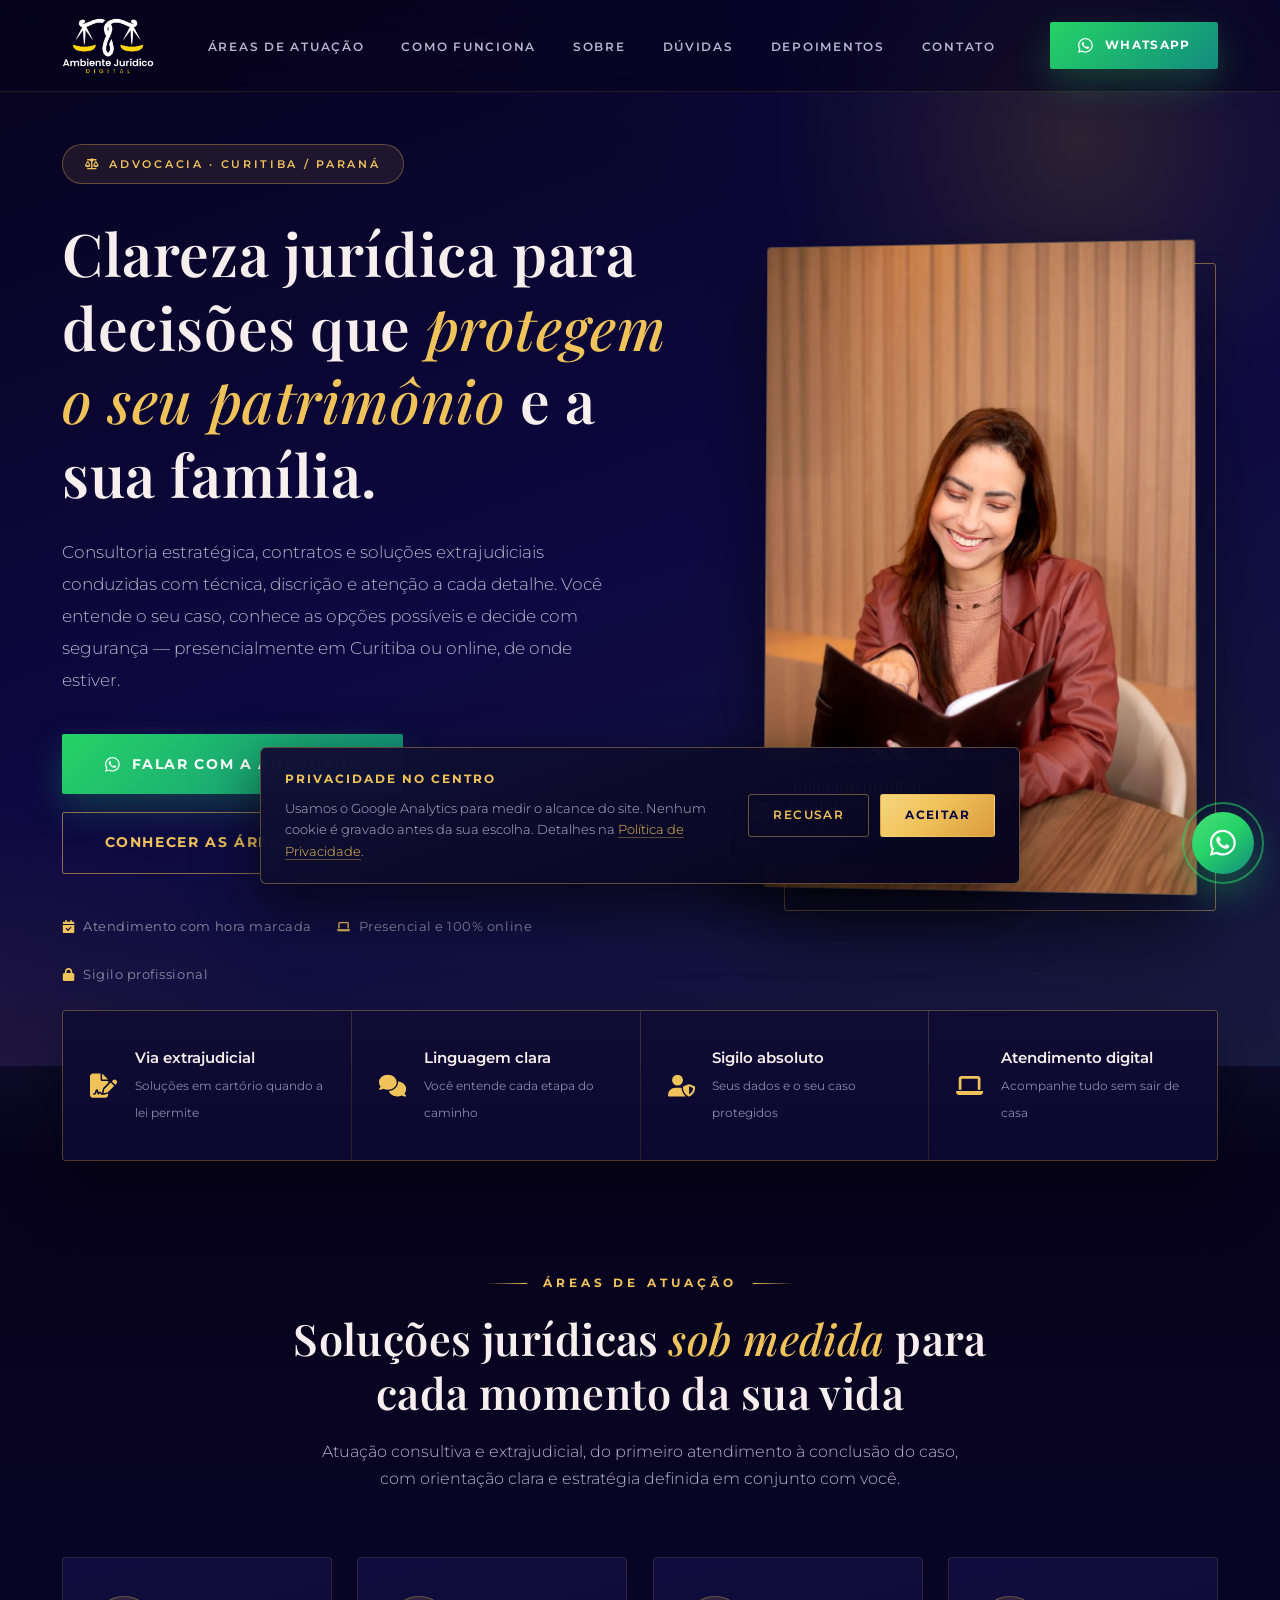
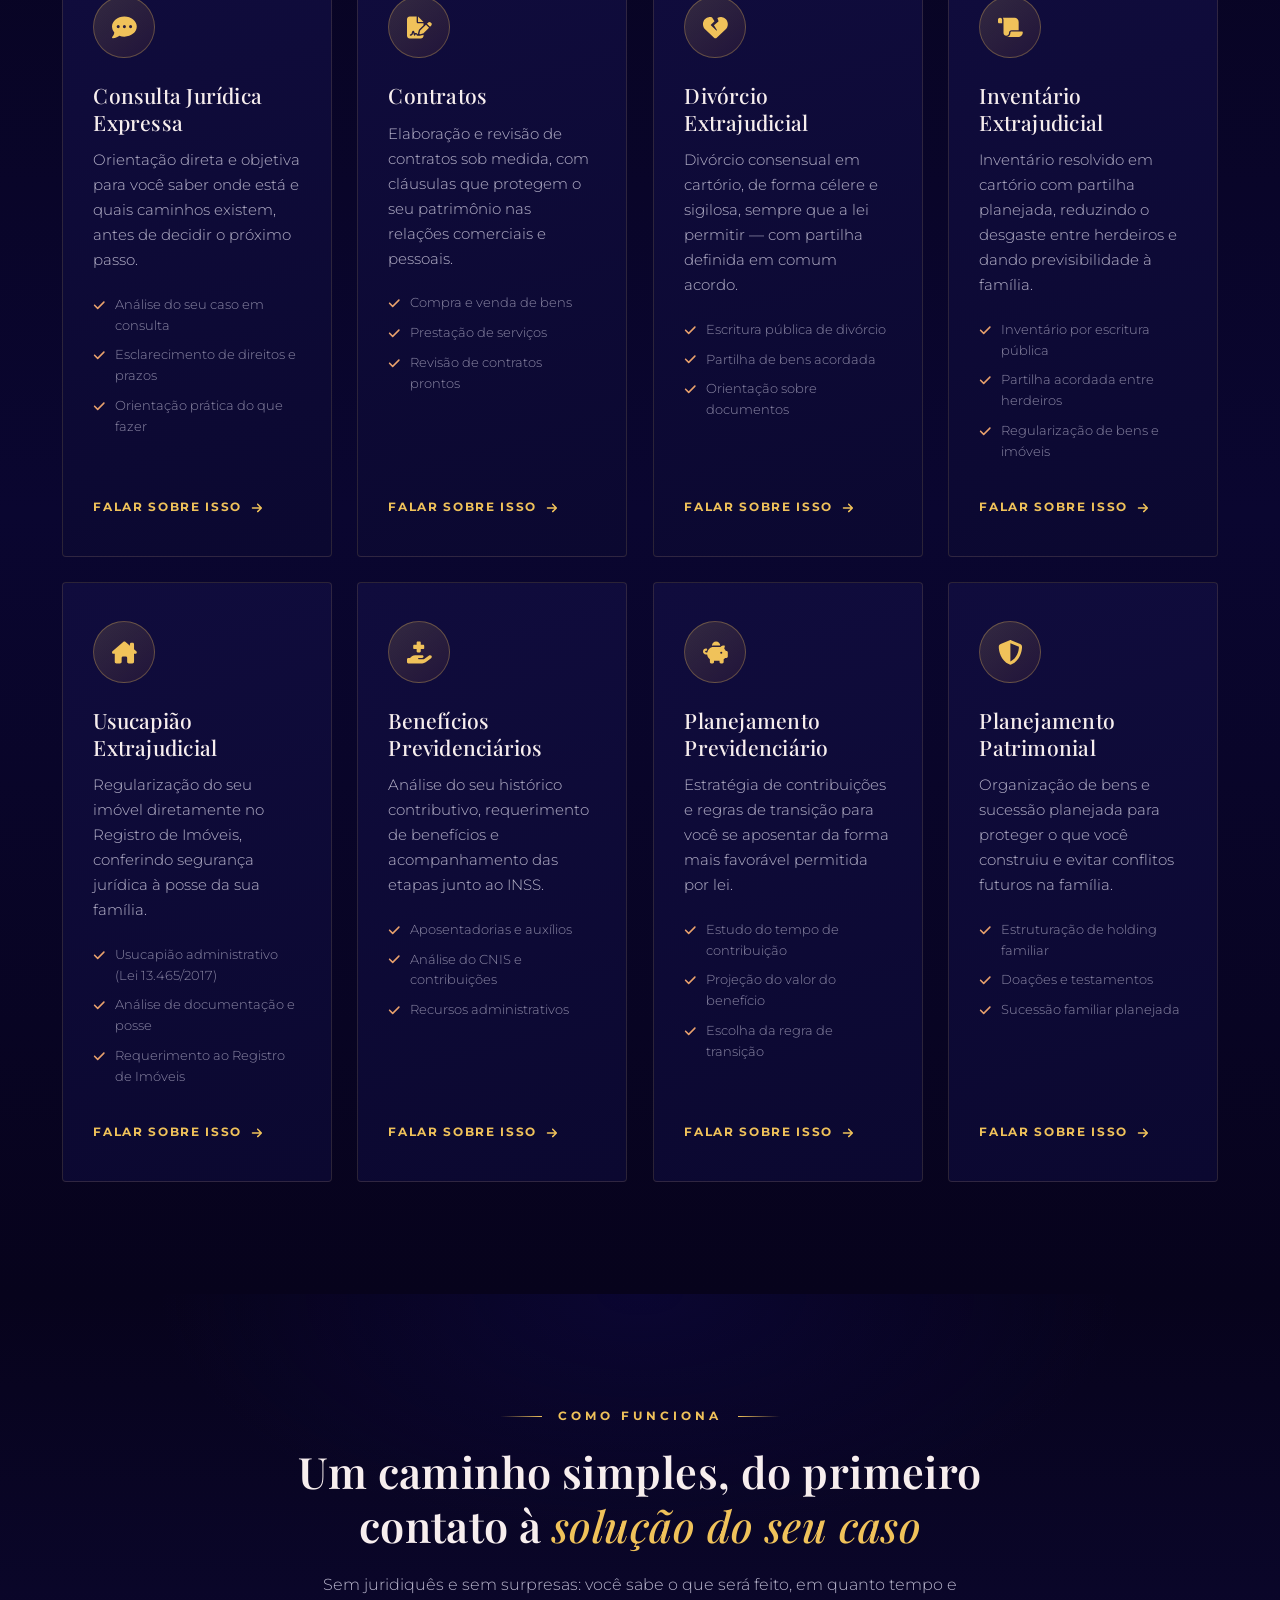
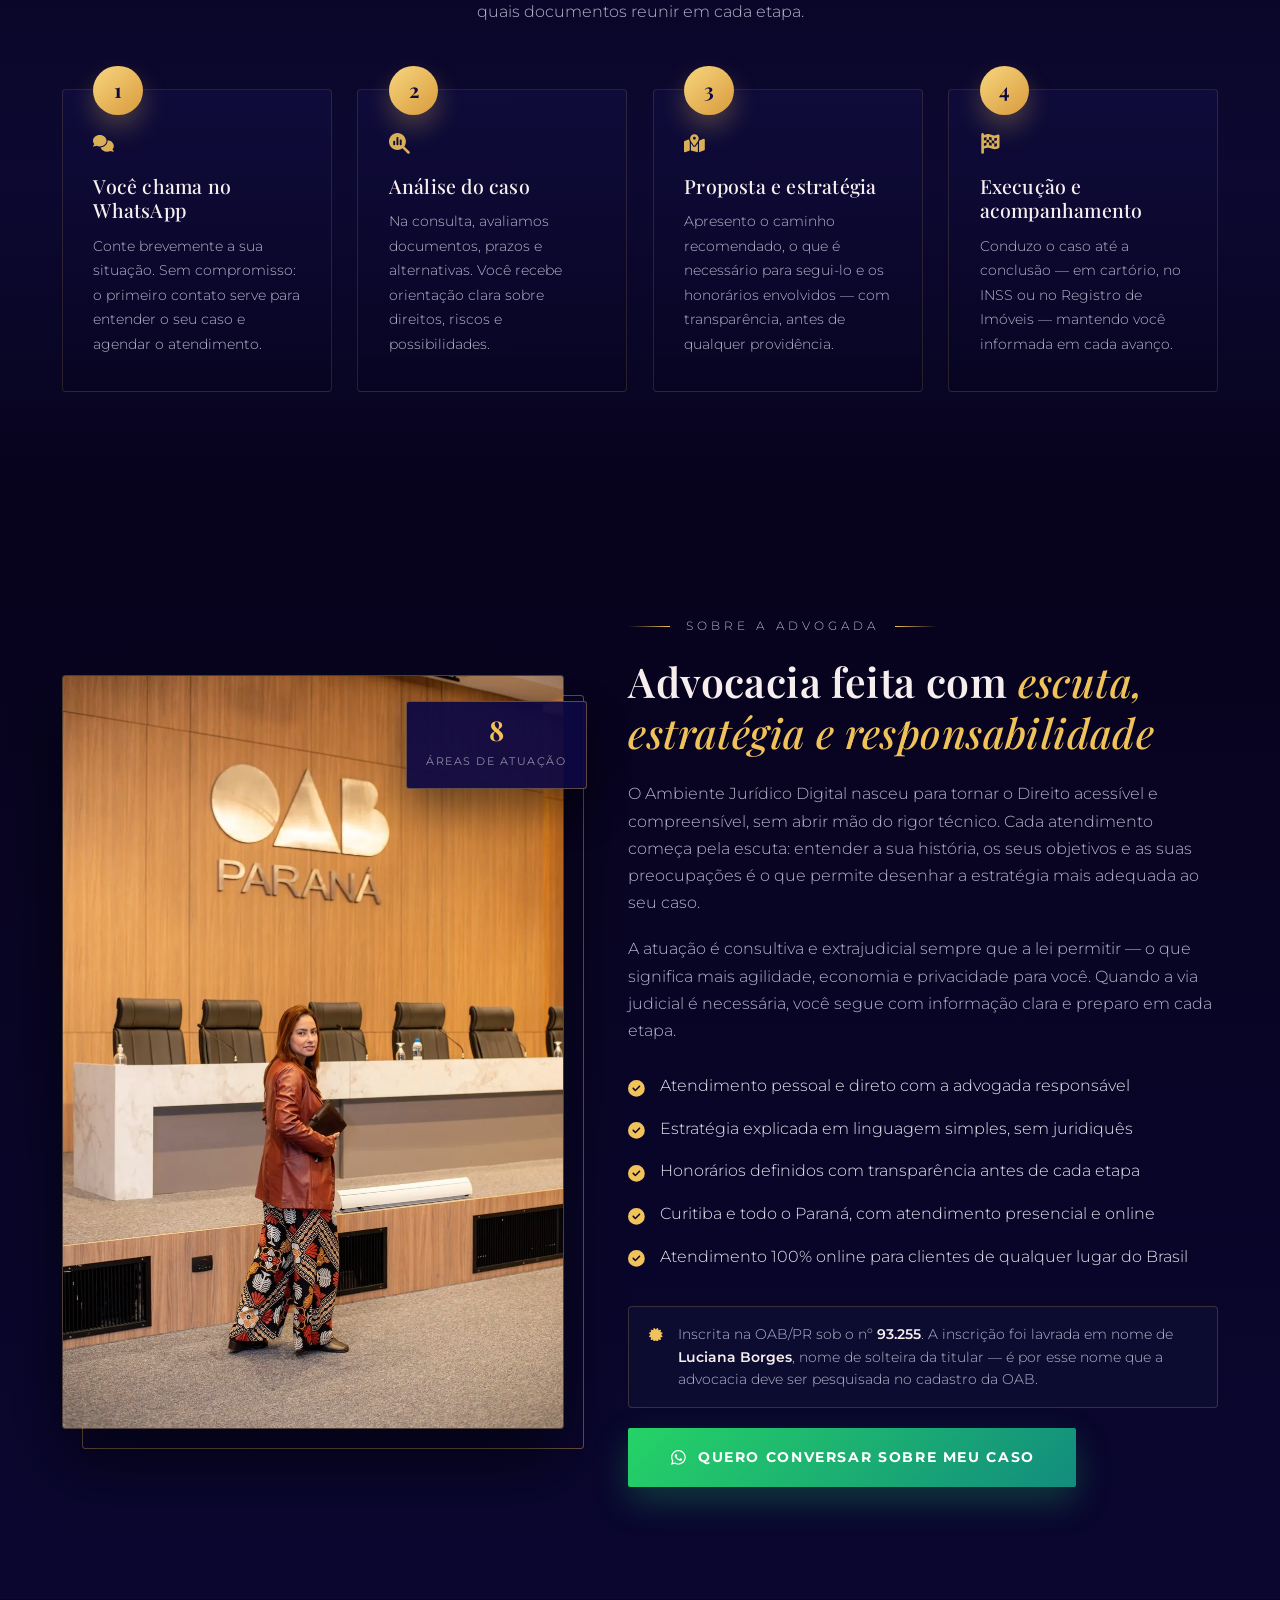
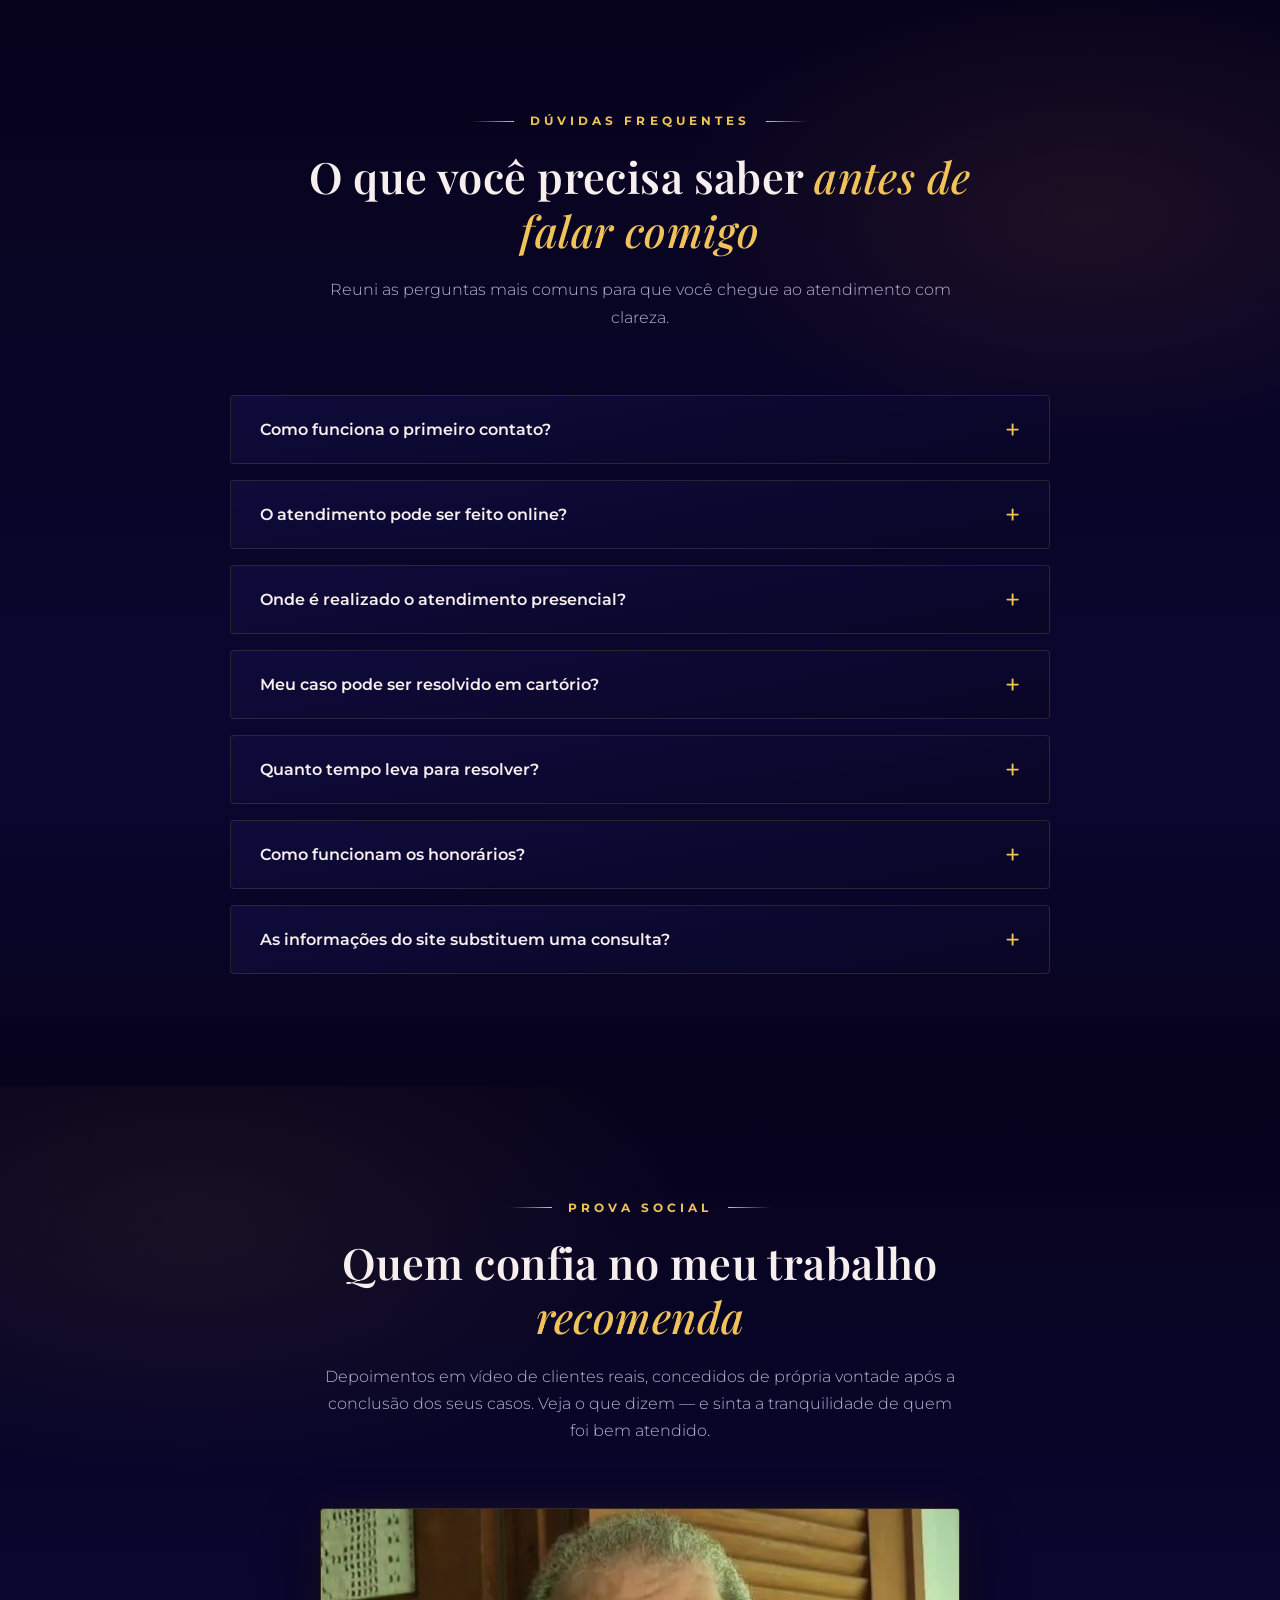
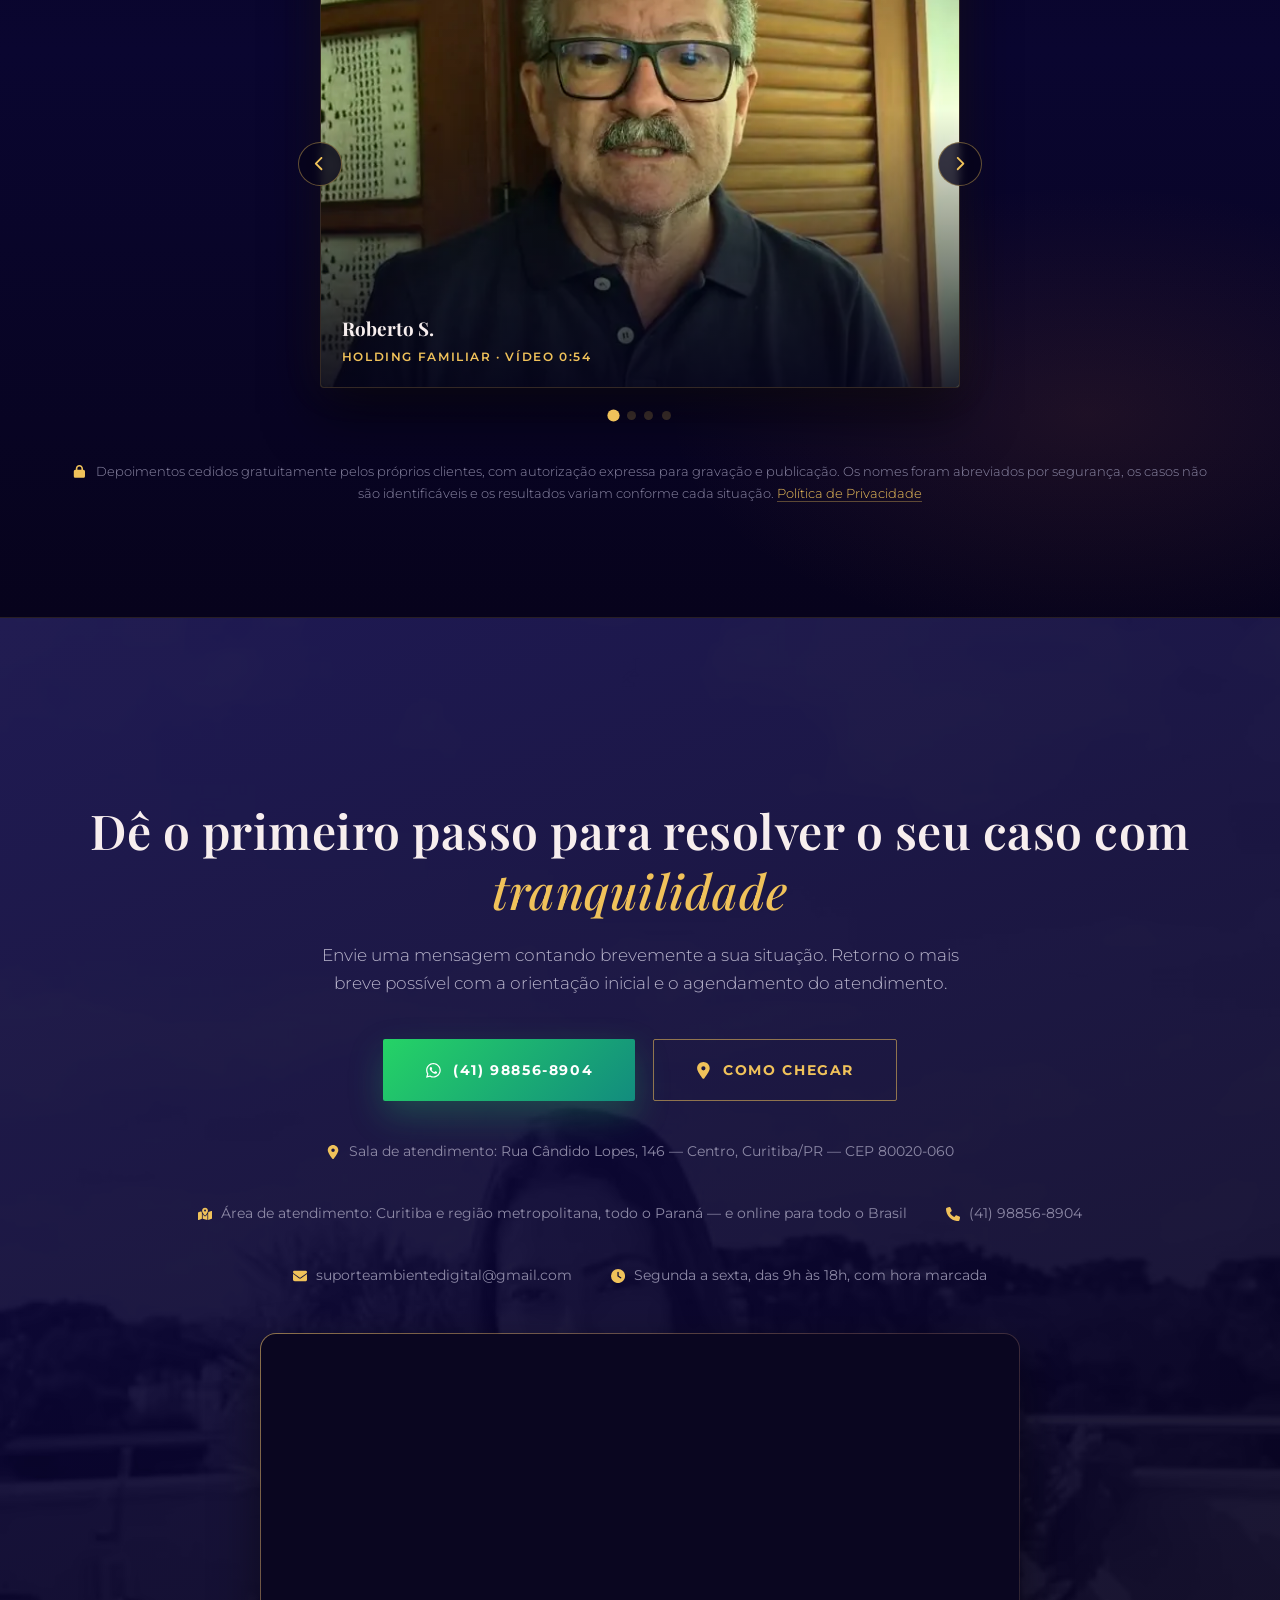
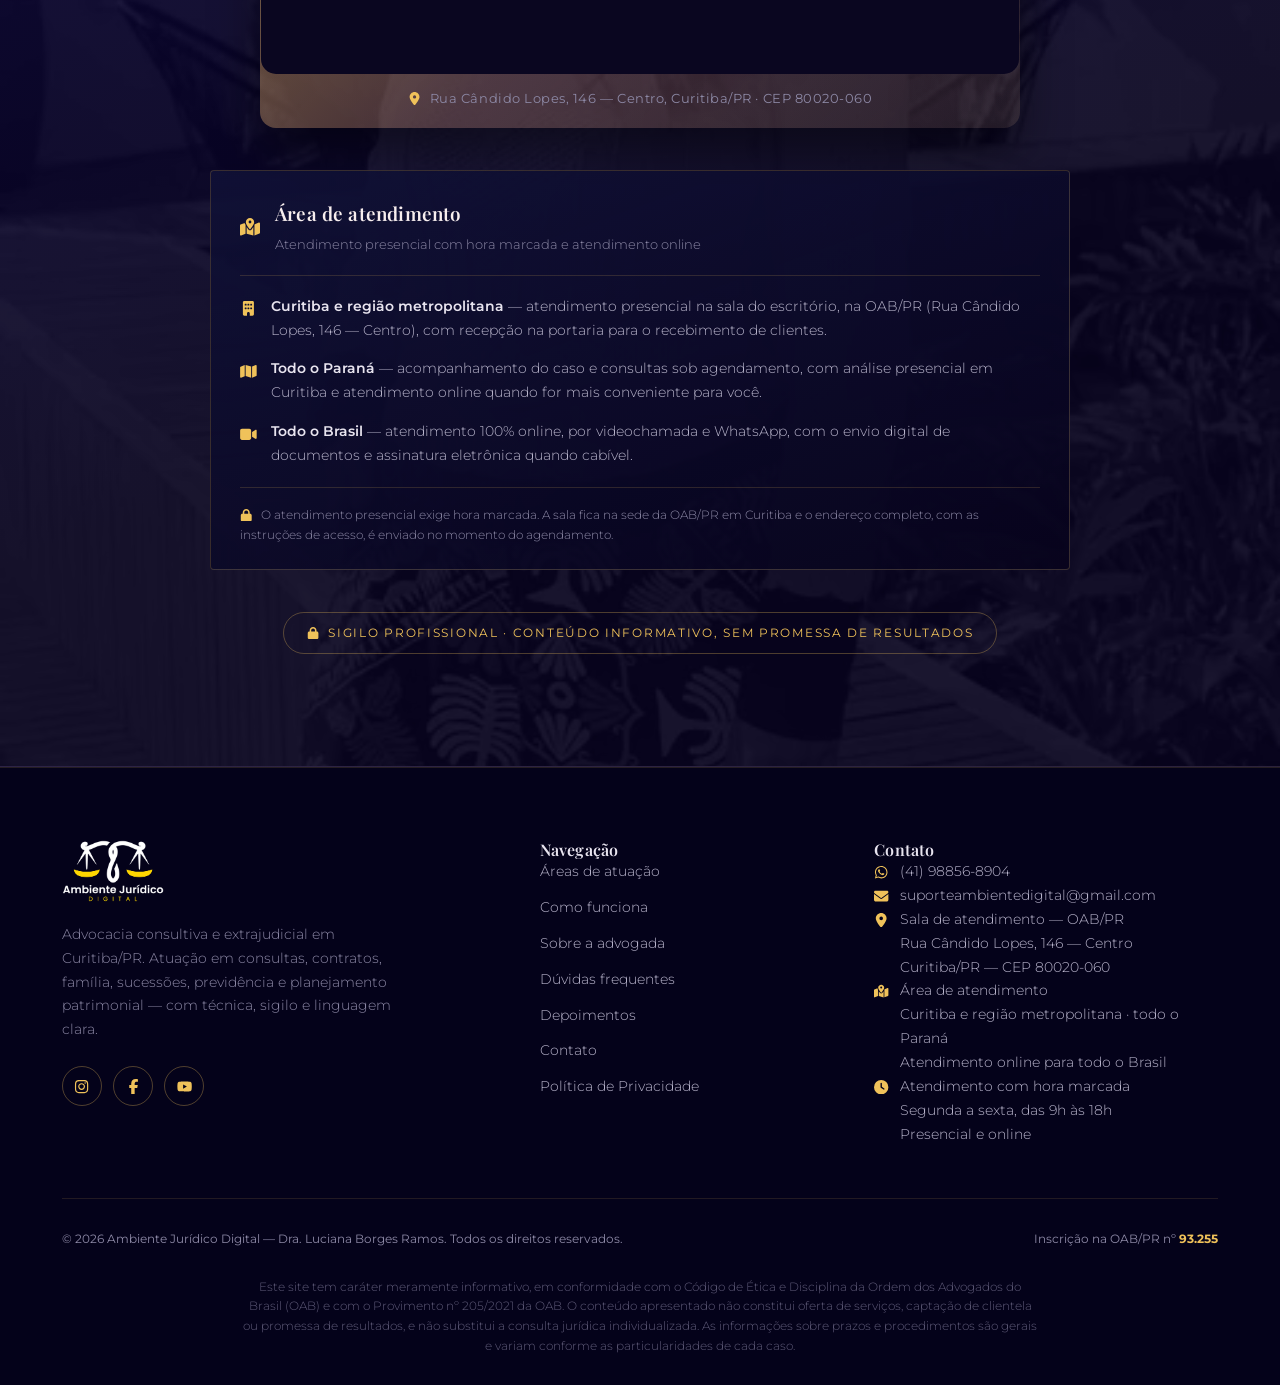
==== commit 6860b537: "Preparar GA4 com Consent Mode v2 e banner de cookies (LGPD) - assets/analytics.js: apenas o ID de me" ====
--- a/index.html
+++ b/index.html
@@ -47,6 +47,12 @@
   <link rel="preload" href="assets/luciana-hero.webp" as="image" type="image/webp" fetchpriority="high">
   <link rel="stylesheet" href="assets/fonts.css?v=20261020">
   <link rel="stylesheet" href="assets/style.css?v=20261020">
+  <!-- ===================== GOOGLE ANALYTICS 4 + CONSENT MODE v2 =====================
+       Nenhum cookie e gravado antes da escolha do visitante: o consentimento
+       padrao e "denied" e so muda para "granted" apos o aceite. O ID de
+       medicao fica em assets/analytics.js. -->
+  <script src="assets/analytics.js?v=20261020" defer></script>
+  <script src="assets/consent.js?v=20261020" defer></script>
 </head>
 <body>
 
@@ -1187,5 +1193,21 @@
     NOTA: o rich result de FAQ foi descontinuado pelo Google em 07/05/2026 —
     o bloco FAQPage permanece por semântica, AI Overviews e "People Also Ask".
   -->
+
+  <!-- ===================== BANNER DE CONSENTIMENTO (LGPD) ===================== -->
+  <div class="consent-banner" id="consentBanner" role="dialog" aria-live="polite"
+       aria-label="Aviso de privacidade e cookies" hidden>
+    <div class="consent-texto">
+      <strong>Privacidade no centro</strong>
+      <p>
+        Usamos o Google Analytics para medir o alcance do site. Nenhum cookie é gravado
+        antes da sua escolha. Detalhes na <a href="privacidade.html">Política de Privacidade</a>.
+      </p>
+    </div>
+    <div class="consent-acoes">
+      <button class="btn-consent recusar" id="consentRecusar" type="button">Recusar</button>
+      <button class="btn-consent aceitar" id="consentAceitar" type="button">Aceitar</button>
+    </div>
+  </div>
 </body>
 </html>
--- a/assets/fonts.css
+++ b/assets/fonts.css
@@ -7,7 +7,7 @@
   font-style: normal;
   font-weight: 300;
   font-display: swap;
-  src: url(../fonts/montserrat-latin-ext.woff2) format('woff2');
+  src: url(fonts/montserrat-latin-ext.woff2) format('woff2');
   unicode-range: U+0100-02BA, U+02BD-02C5, U+02C7-02CC, U+02CE-02D7, U+02DD-02FF, U+0304, U+0308, U+0329, U+1D00-1DBF, U+1E00-1E9F, U+1EF2-1EFF, U+2020, U+20A0-20AB, U+20AD-20C4, U+2113, U+2C60-2C7F, U+A720-A7FF;
 }
 @font-face {
@@ -15,7 +15,7 @@
   font-style: normal;
   font-weight: 300;
   font-display: swap;
-  src: url(../fonts/montserrat-latin.woff2) format('woff2');
+  src: url(fonts/montserrat-latin.woff2) format('woff2');
   unicode-range: U+0000-00FF, U+0131, U+0152-0153, U+02BB-02BC, U+02C6, U+02DA, U+02DC, U+0304, U+0308, U+0329, U+2000-206F, U+20AC, U+2122, U+2191, U+2193, U+2212, U+2215, U+FEFF, U+FFFD;
 }
 @font-face {
@@ -23,7 +23,7 @@
   font-style: normal;
   font-weight: 400;
   font-display: swap;
-  src: url(../fonts/montserrat-latin-ext.woff2) format('woff2');
+  src: url(fonts/montserrat-latin-ext.woff2) format('woff2');
   unicode-range: U+0100-02BA, U+02BD-02C5, U+02C7-02CC, U+02CE-02D7, U+02DD-02FF, U+0304, U+0308, U+0329, U+1D00-1DBF, U+1E00-1E9F, U+1EF2-1EFF, U+2020, U+20A0-20AB, U+20AD-20C4, U+2113, U+2C60-2C7F, U+A720-A7FF;
 }
 @font-face {
@@ -31,7 +31,7 @@
   font-style: normal;
   font-weight: 400;
   font-display: swap;
-  src: url(../fonts/montserrat-latin.woff2) format('woff2');
+  src: url(fonts/montserrat-latin.woff2) format('woff2');
   unicode-range: U+0000-00FF, U+0131, U+0152-0153, U+02BB-02BC, U+02C6, U+02DA, U+02DC, U+0304, U+0308, U+0329, U+2000-206F, U+20AC, U+2122, U+2191, U+2193, U+2212, U+2215, U+FEFF, U+FFFD;
 }
 @font-face {
@@ -39,7 +39,7 @@
   font-style: normal;
   font-weight: 500;
   font-display: swap;
-  src: url(../fonts/montserrat-latin-ext.woff2) format('woff2');
+  src: url(fonts/montserrat-latin-ext.woff2) format('woff2');
   unicode-range: U+0100-02BA, U+02BD-02C5, U+02C7-02CC, U+02CE-02D7, U+02DD-02FF, U+0304, U+0308, U+0329, U+1D00-1DBF, U+1E00-1E9F, U+1EF2-1EFF, U+2020, U+20A0-20AB, U+20AD-20C4, U+2113, U+2C60-2C7F, U+A720-A7FF;
 }
 @font-face {
@@ -47,7 +47,7 @@
   font-style: normal;
   font-weight: 500;
   font-display: swap;
-  src: url(../fonts/montserrat-latin.woff2) format('woff2');
+  src: url(fonts/montserrat-latin.woff2) format('woff2');
   unicode-range: U+0000-00FF, U+0131, U+0152-0153, U+02BB-02BC, U+02C6, U+02DA, U+02DC, U+0304, U+0308, U+0329, U+2000-206F, U+20AC, U+2122, U+2191, U+2193, U+2212, U+2215, U+FEFF, U+FFFD;
 }
 @font-face {
@@ -55,7 +55,7 @@
   font-style: normal;
   font-weight: 600;
   font-display: swap;
-  src: url(../fonts/montserrat-latin-ext.woff2) format('woff2');
+  src: url(fonts/montserrat-latin-ext.woff2) format('woff2');
   unicode-range: U+0100-02BA, U+02BD-02C5, U+02C7-02CC, U+02CE-02D7, U+02DD-02FF, U+0304, U+0308, U+0329, U+1D00-1DBF, U+1E00-1E9F, U+1EF2-1EFF, U+2020, U+20A0-20AB, U+20AD-20C4, U+2113, U+2C60-2C7F, U+A720-A7FF;
 }
 @font-face {
@@ -63,7 +63,7 @@
   font-style: normal;
   font-weight: 600;
   font-display: swap;
-  src: url(../fonts/montserrat-latin.woff2) format('woff2');
+  src: url(fonts/montserrat-latin.woff2) format('woff2');
   unicode-range: U+0000-00FF, U+0131, U+0152-0153, U+02BB-02BC, U+02C6, U+02DA, U+02DC, U+0304, U+0308, U+0329, U+2000-206F, U+20AC, U+2122, U+2191, U+2193, U+2212, U+2215, U+FEFF, U+FFFD;
 }
 @font-face {
@@ -71,7 +71,7 @@
   font-style: normal;
   font-weight: 700;
   font-display: swap;
-  src: url(../fonts/montserrat-latin-ext.woff2) format('woff2');
+  src: url(fonts/montserrat-latin-ext.woff2) format('woff2');
   unicode-range: U+0100-02BA, U+02BD-02C5, U+02C7-02CC, U+02CE-02D7, U+02DD-02FF, U+0304, U+0308, U+0329, U+1D00-1DBF, U+1E00-1E9F, U+1EF2-1EFF, U+2020, U+20A0-20AB, U+20AD-20C4, U+2113, U+2C60-2C7F, U+A720-A7FF;
 }
 @font-face {
@@ -79,7 +79,7 @@
   font-style: normal;
   font-weight: 700;
   font-display: swap;
-  src: url(../fonts/montserrat-latin.woff2) format('woff2');
+  src: url(fonts/montserrat-latin.woff2) format('woff2');
   unicode-range: U+0000-00FF, U+0131, U+0152-0153, U+02BB-02BC, U+02C6, U+02DA, U+02DC, U+0304, U+0308, U+0329, U+2000-206F, U+20AC, U+2122, U+2191, U+2193, U+2212, U+2215, U+FEFF, U+FFFD;
 }
 @font-face {
@@ -87,7 +87,7 @@
   font-style: italic;
   font-weight: 400;
   font-display: swap;
-  src: url(../fonts/playfair-display-italic-latin-ext.woff2) format('woff2');
+  src: url(fonts/playfair-display-italic-latin-ext.woff2) format('woff2');
   unicode-range: U+0100-02BA, U+02BD-02C5, U+02C7-02CC, U+02CE-02D7, U+02DD-02FF, U+0304, U+0308, U+0329, U+1D00-1DBF, U+1E00-1E9F, U+1EF2-1EFF, U+2020, U+20A0-20AB, U+20AD-20C4, U+2113, U+2C60-2C7F, U+A720-A7FF;
 }
 @font-face {
@@ -95,7 +95,7 @@
   font-style: italic;
   font-weight: 400;
   font-display: swap;
-  src: url(../fonts/playfair-display-italic-latin.woff2) format('woff2');
+  src: url(fonts/playfair-display-italic-latin.woff2) format('woff2');
   unicode-range: U+0000-00FF, U+0131, U+0152-0153, U+02BB-02BC, U+02C6, U+02DA, U+02DC, U+0304, U+0308, U+0329, U+2000-206F, U+20AC, U+2122, U+2191, U+2193, U+2212, U+2215, U+FEFF, U+FFFD;
 }
 @font-face {
@@ -103,7 +103,7 @@
   font-style: italic;
   font-weight: 500;
   font-display: swap;
-  src: url(../fonts/playfair-display-italic-latin-ext.woff2) format('woff2');
+  src: url(fonts/playfair-display-italic-latin-ext.woff2) format('woff2');
   unicode-range: U+0100-02BA, U+02BD-02C5, U+02C7-02CC, U+02CE-02D7, U+02DD-02FF, U+0304, U+0308, U+0329, U+1D00-1DBF, U+1E00-1E9F, U+1EF2-1EFF, U+2020, U+20A0-20AB, U+20AD-20C4, U+2113, U+2C60-2C7F, U+A720-A7FF;
 }
 @font-face {
@@ -111,7 +111,7 @@
   font-style: italic;
   font-weight: 500;
   font-display: swap;
-  src: url(../fonts/playfair-display-italic-latin.woff2) format('woff2');
+  src: url(fonts/playfair-display-italic-latin.woff2) format('woff2');
   unicode-range: U+0000-00FF, U+0131, U+0152-0153, U+02BB-02BC, U+02C6, U+02DA, U+02DC, U+0304, U+0308, U+0329, U+2000-206F, U+20AC, U+2122, U+2191, U+2193, U+2212, U+2215, U+FEFF, U+FFFD;
 }
 @font-face {
@@ -119,7 +119,7 @@
   font-style: normal;
   font-weight: 400;
   font-display: swap;
-  src: url(../fonts/playfair-display-latin-ext.woff2) format('woff2');
+  src: url(fonts/playfair-display-latin-ext.woff2) format('woff2');
   unicode-range: U+0100-02BA, U+02BD-02C5, U+02C7-02CC, U+02CE-02D7, U+02DD-02FF, U+0304, U+0308, U+0329, U+1D00-1DBF, U+1E00-1E9F, U+1EF2-1EFF, U+2020, U+20A0-20AB, U+20AD-20C4, U+2113, U+2C60-2C7F, U+A720-A7FF;
 }
 @font-face {
@@ -127,7 +127,7 @@
   font-style: normal;
   font-weight: 400;
   font-display: swap;
-  src: url(../fonts/playfair-display-latin.woff2) format('woff2');
+  src: url(fonts/playfair-display-latin.woff2) format('woff2');
   unicode-range: U+0000-00FF, U+0131, U+0152-0153, U+02BB-02BC, U+02C6, U+02DA, U+02DC, U+0304, U+0308, U+0329, U+2000-206F, U+20AC, U+2122, U+2191, U+2193, U+2212, U+2215, U+FEFF, U+FFFD;
 }
 @font-face {
@@ -135,7 +135,7 @@
   font-style: normal;
   font-weight: 500;
   font-display: swap;
-  src: url(../fonts/playfair-display-latin-ext.woff2) format('woff2');
+  src: url(fonts/playfair-display-latin-ext.woff2) format('woff2');
   unicode-range: U+0100-02BA, U+02BD-02C5, U+02C7-02CC, U+02CE-02D7, U+02DD-02FF, U+0304, U+0308, U+0329, U+1D00-1DBF, U+1E00-1E9F, U+1EF2-1EFF, U+2020, U+20A0-20AB, U+20AD-20C4, U+2113, U+2C60-2C7F, U+A720-A7FF;
 }
 @font-face {
@@ -143,7 +143,7 @@
   font-style: normal;
   font-weight: 500;
   font-display: swap;
-  src: url(../fonts/playfair-display-latin.woff2) format('woff2');
+  src: url(fonts/playfair-display-latin.woff2) format('woff2');
   unicode-range: U+0000-00FF, U+0131, U+0152-0153, U+02BB-02BC, U+02C6, U+02DA, U+02DC, U+0304, U+0308, U+0329, U+2000-206F, U+20AC, U+2122, U+2191, U+2193, U+2212, U+2215, U+FEFF, U+FFFD;
 }
 @font-face {
@@ -151,7 +151,7 @@
   font-style: normal;
   font-weight: 600;
   font-display: swap;
-  src: url(../fonts/playfair-display-latin-ext.woff2) format('woff2');
+  src: url(fonts/playfair-display-latin-ext.woff2) format('woff2');
   unicode-range: U+0100-02BA, U+02BD-02C5, U+02C7-02CC, U+02CE-02D7, U+02DD-02FF, U+0304, U+0308, U+0329, U+1D00-1DBF, U+1E00-1E9F, U+1EF2-1EFF, U+2020, U+20A0-20AB, U+20AD-20C4, U+2113, U+2C60-2C7F, U+A720-A7FF;
 }
 @font-face {
@@ -159,7 +159,7 @@
   font-style: normal;
   font-weight: 600;
   font-display: swap;
-  src: url(../fonts/playfair-display-latin.woff2) format('woff2');
+  src: url(fonts/playfair-display-latin.woff2) format('woff2');
   unicode-range: U+0000-00FF, U+0131, U+0152-0153, U+02BB-02BC, U+02C6, U+02DA, U+02DC, U+0304, U+0308, U+0329, U+2000-206F, U+20AC, U+2122, U+2191, U+2193, U+2212, U+2215, U+FEFF, U+FFFD;
 }
 @font-face {
@@ -167,7 +167,7 @@
   font-style: normal;
   font-weight: 700;
   font-display: swap;
-  src: url(../fonts/playfair-display-latin-ext.woff2) format('woff2');
+  src: url(fonts/playfair-display-latin-ext.woff2) format('woff2');
   unicode-range: U+0100-02BA, U+02BD-02C5, U+02C7-02CC, U+02CE-02D7, U+02DD-02FF, U+0304, U+0308, U+0329, U+1D00-1DBF, U+1E00-1E9F, U+1EF2-1EFF, U+2020, U+20A0-20AB, U+20AD-20C4, U+2113, U+2C60-2C7F, U+A720-A7FF;
 }
 @font-face {
@@ -175,6 +175,6 @@
   font-style: normal;
   font-weight: 700;
   font-display: swap;
-  src: url(../fonts/playfair-display-latin.woff2) format('woff2');
+  src: url(fonts/playfair-display-latin.woff2) format('woff2');
   unicode-range: U+0000-00FF, U+0131, U+0152-0153, U+02BB-02BC, U+02C6, U+02DA, U+02DC, U+0304, U+0308, U+0329, U+2000-206F, U+20AC, U+2122, U+2191, U+2193, U+2212, U+2215, U+FEFF, U+FFFD;
 }
--- a/assets/style.css
+++ b/assets/style.css
@@ -894,6 +894,43 @@
     .footer-bottom p { color: var(--text-mute); font-size: 0.78rem; }
     .footer-disclaimer { max-width: 860px; margin: 0 auto; padding: 0 2rem 1.8rem; }
     .footer-disclaimer p { color: #5f5b78; font-size: 0.72rem; line-height: 1.7; text-align: center; font-weight: 300; }
+
+    /* ===================== BANNER DE CONSENTIMENTO ===================== */
+    .consent-banner {
+      position: fixed; left: 1rem; right: 1rem; bottom: 1rem; z-index: 1200;
+      max-width: 760px; margin: 0 auto;
+      display: flex; flex-wrap: wrap; align-items: center; gap: 1.2rem 1.6rem;
+      padding: 1.3rem 1.5rem;
+      border: 1px solid rgba(240, 194, 90, 0.35);
+      border-radius: 6px;
+      background: linear-gradient(160deg, rgba(16, 17, 54, 0.98) 0%, rgba(7, 3, 28, 0.98) 100%);
+      box-shadow: 0 22px 60px rgba(0, 0, 0, 0.6);
+      opacity: 0; transform: translateY(18px);
+      transition: opacity 0.4s var(--ease), transform 0.4s var(--ease);
+    }
+    .consent-banner[hidden] { display: none; }
+    .consent-banner.visivel { opacity: 1; transform: translateY(0); }
+    .consent-texto { flex: 1 1 320px; min-width: 0; }
+    .consent-texto strong {
+      display: block; color: var(--gold); font-size: 0.78rem; font-weight: 700;
+      letter-spacing: 0.16em; text-transform: uppercase; margin-bottom: 0.5rem;
+    }
+    .consent-texto p { color: var(--text-soft); font-size: 0.84rem; font-weight: 300; line-height: 1.6; margin: 0; }
+    .consent-texto a { color: var(--gold); border-bottom: 1px solid rgba(240, 194, 90, 0.35); }
+    .consent-acoes { display: flex; gap: 0.7rem; flex: 0 0 auto; }
+    .btn-consent {
+      font-family: 'Montserrat', sans-serif; font-size: 0.72rem; font-weight: 600;
+      letter-spacing: 0.12em; text-transform: uppercase;
+      padding: 0.85rem 1.5rem; border-radius: 3px; cursor: pointer;
+      border: 1px solid rgba(240, 194, 90, 0.4); background: transparent; color: var(--gold);
+      transition: background 0.3s ease, color 0.3s ease, transform 0.3s ease;
+    }
+    .btn-consent:hover { background: rgba(240, 194, 90, 0.12); transform: translateY(-2px); }
+    .btn-consent.aceitar {
+      background: linear-gradient(135deg, #f7d67e 0%, var(--gold) 45%, var(--gold-deep) 100%);
+      color: var(--navy); border-color: transparent; font-weight: 700;
+    }
+    .btn-consent.aceitar:hover { filter: brightness(1.06); }
 
     /* ===================== BOTÃO FLUTUANTE WHATSAPP ===================== */
     .whats-float {
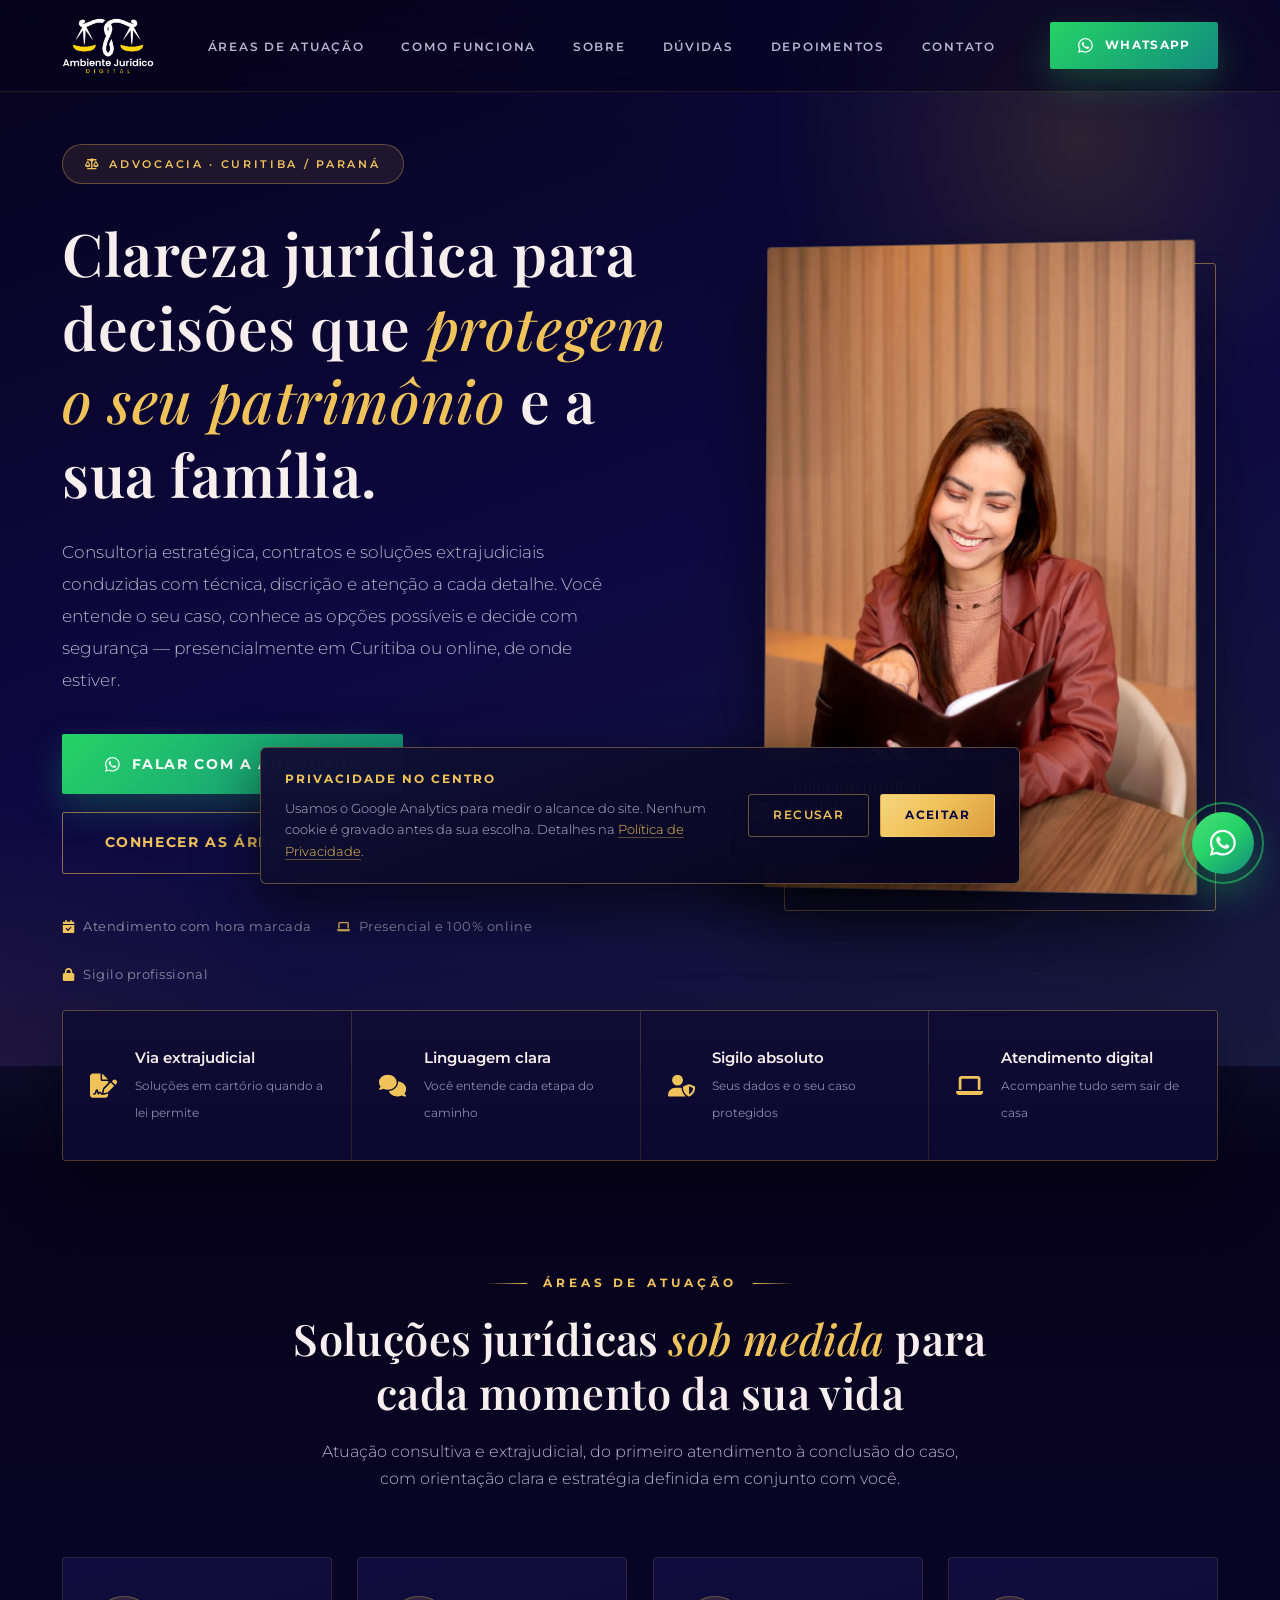
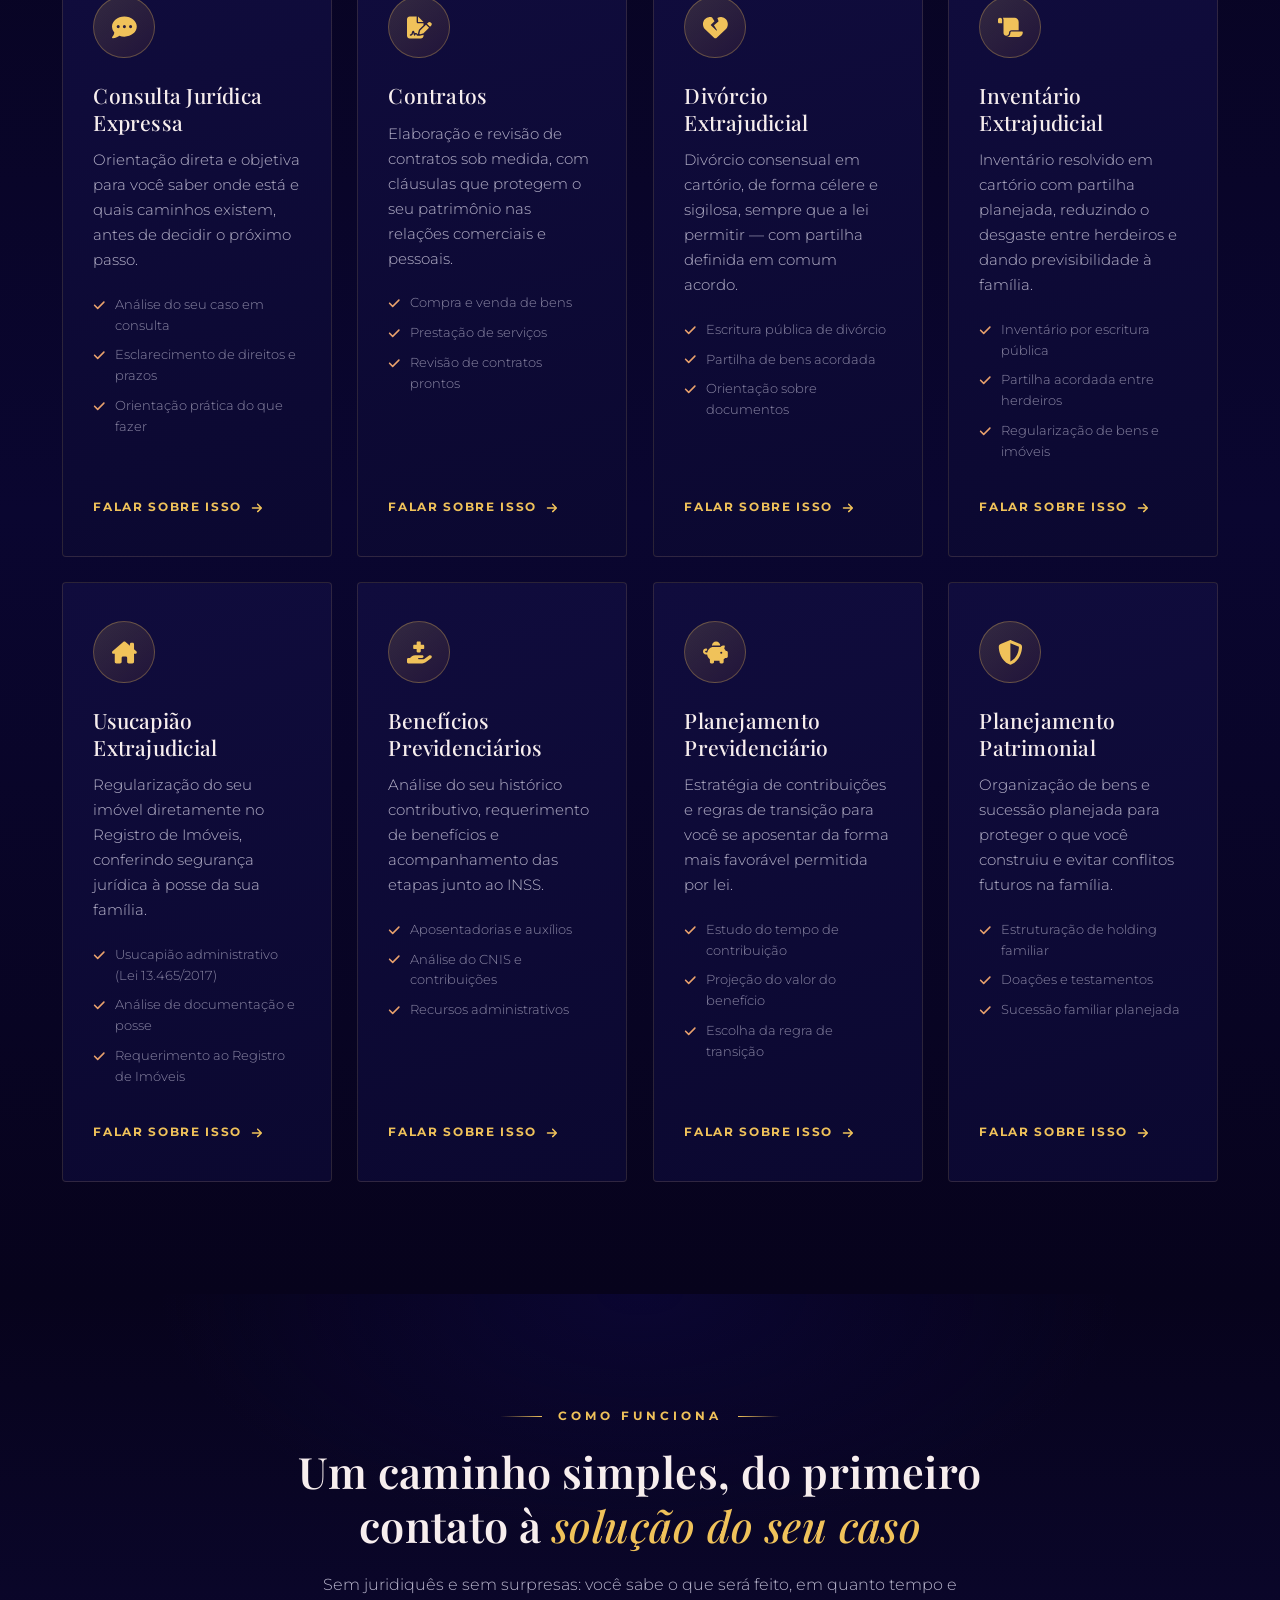
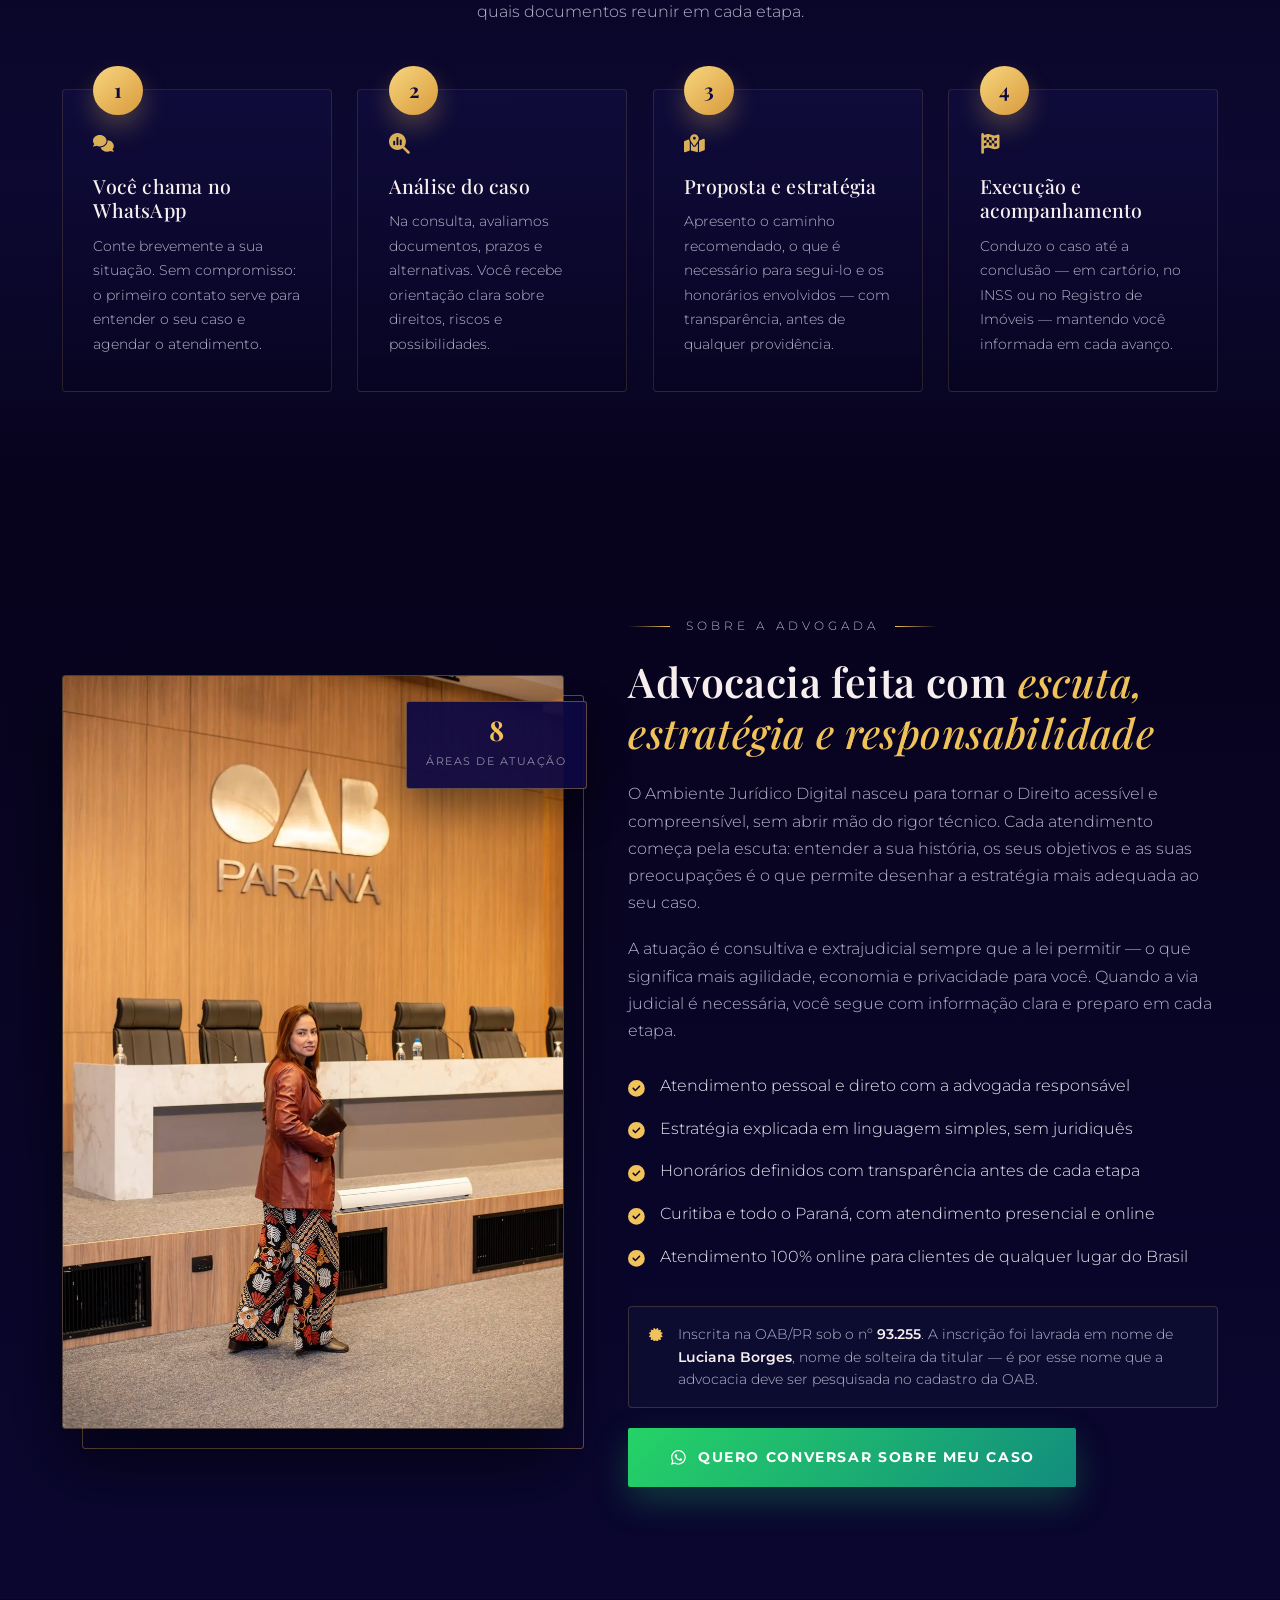
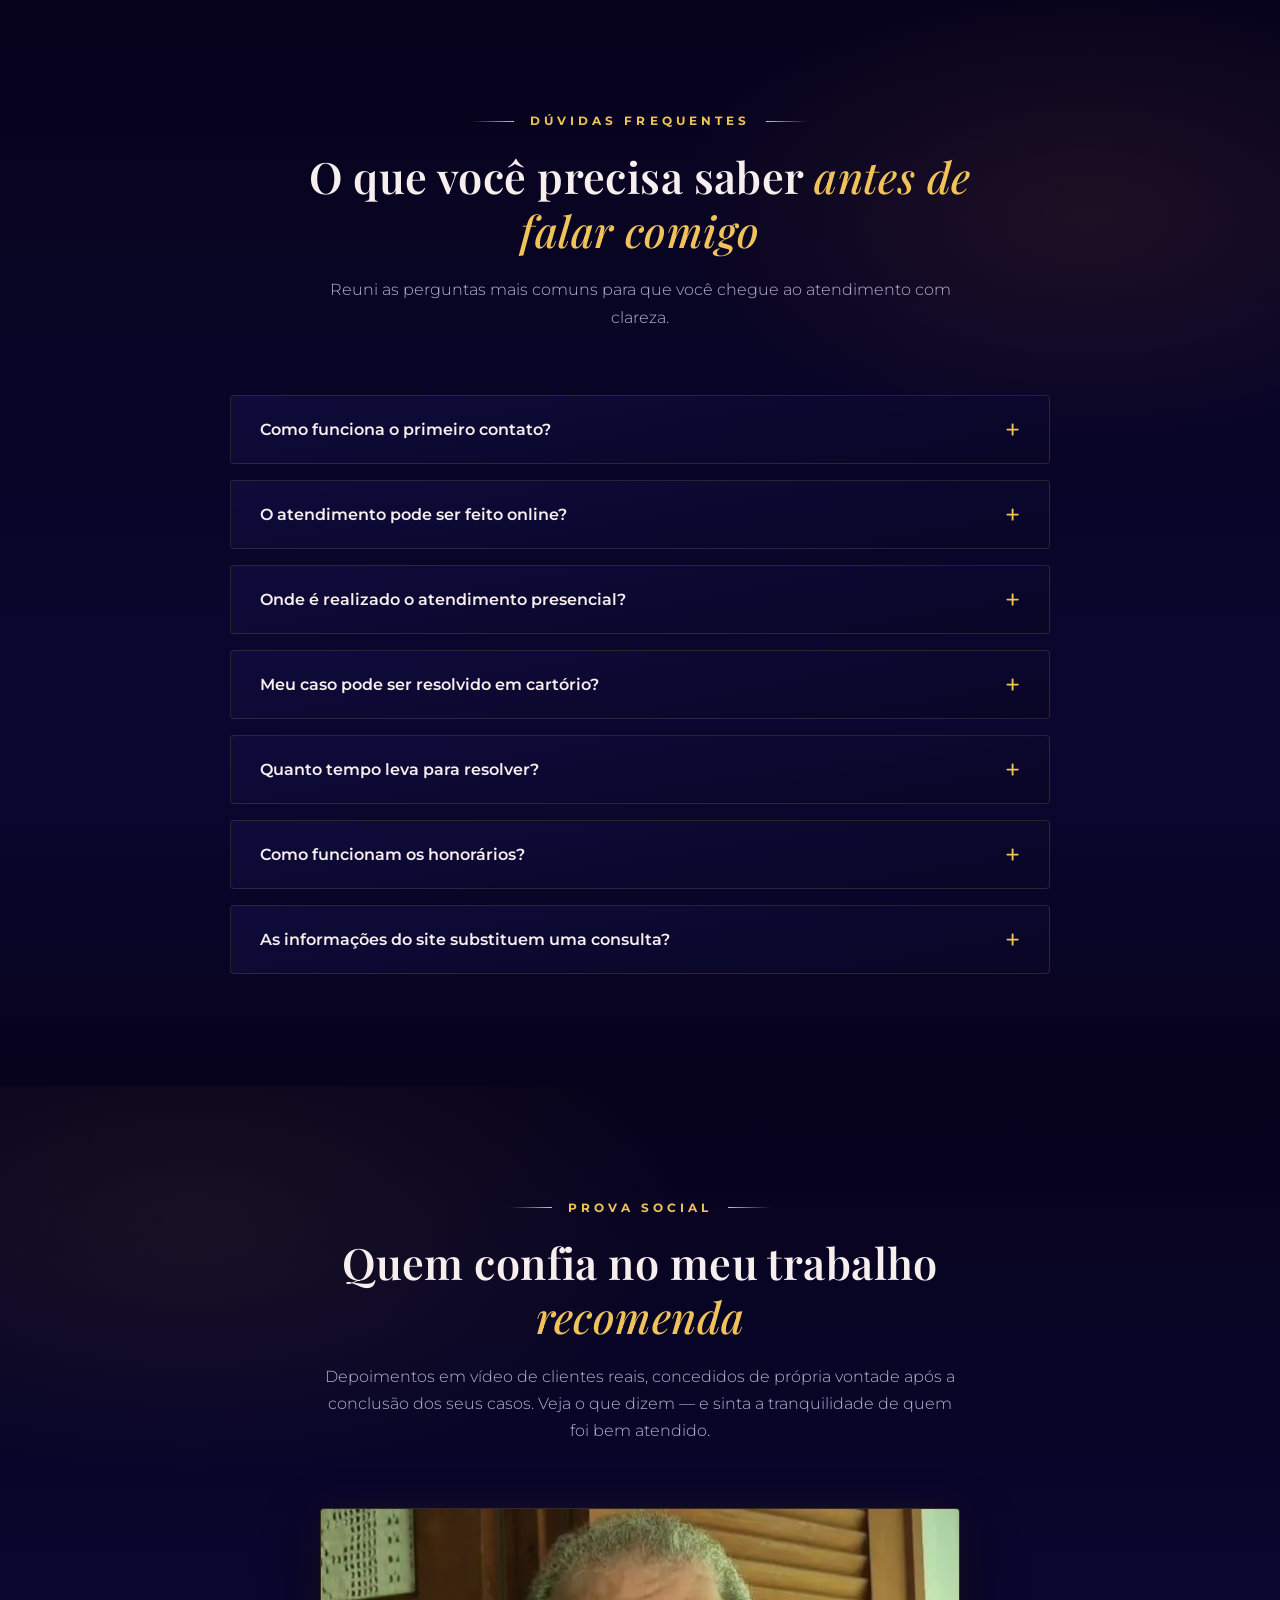
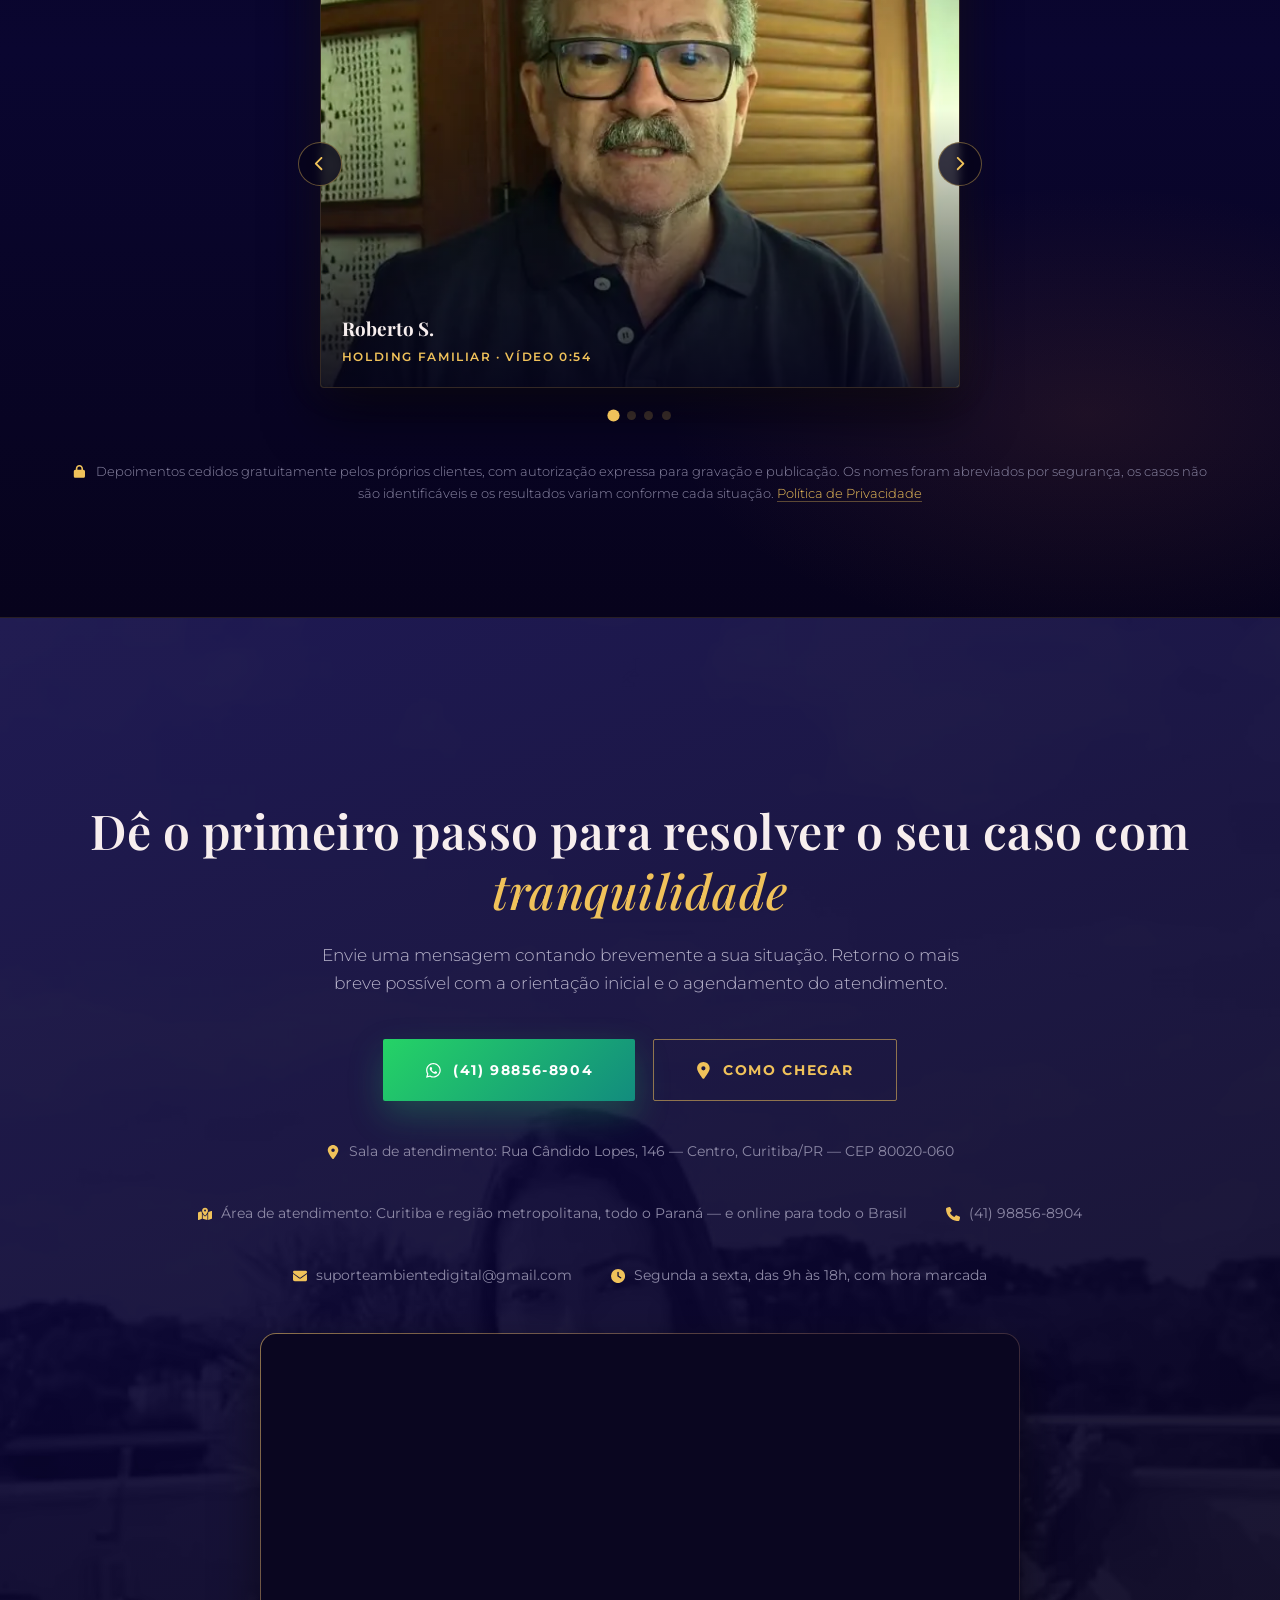
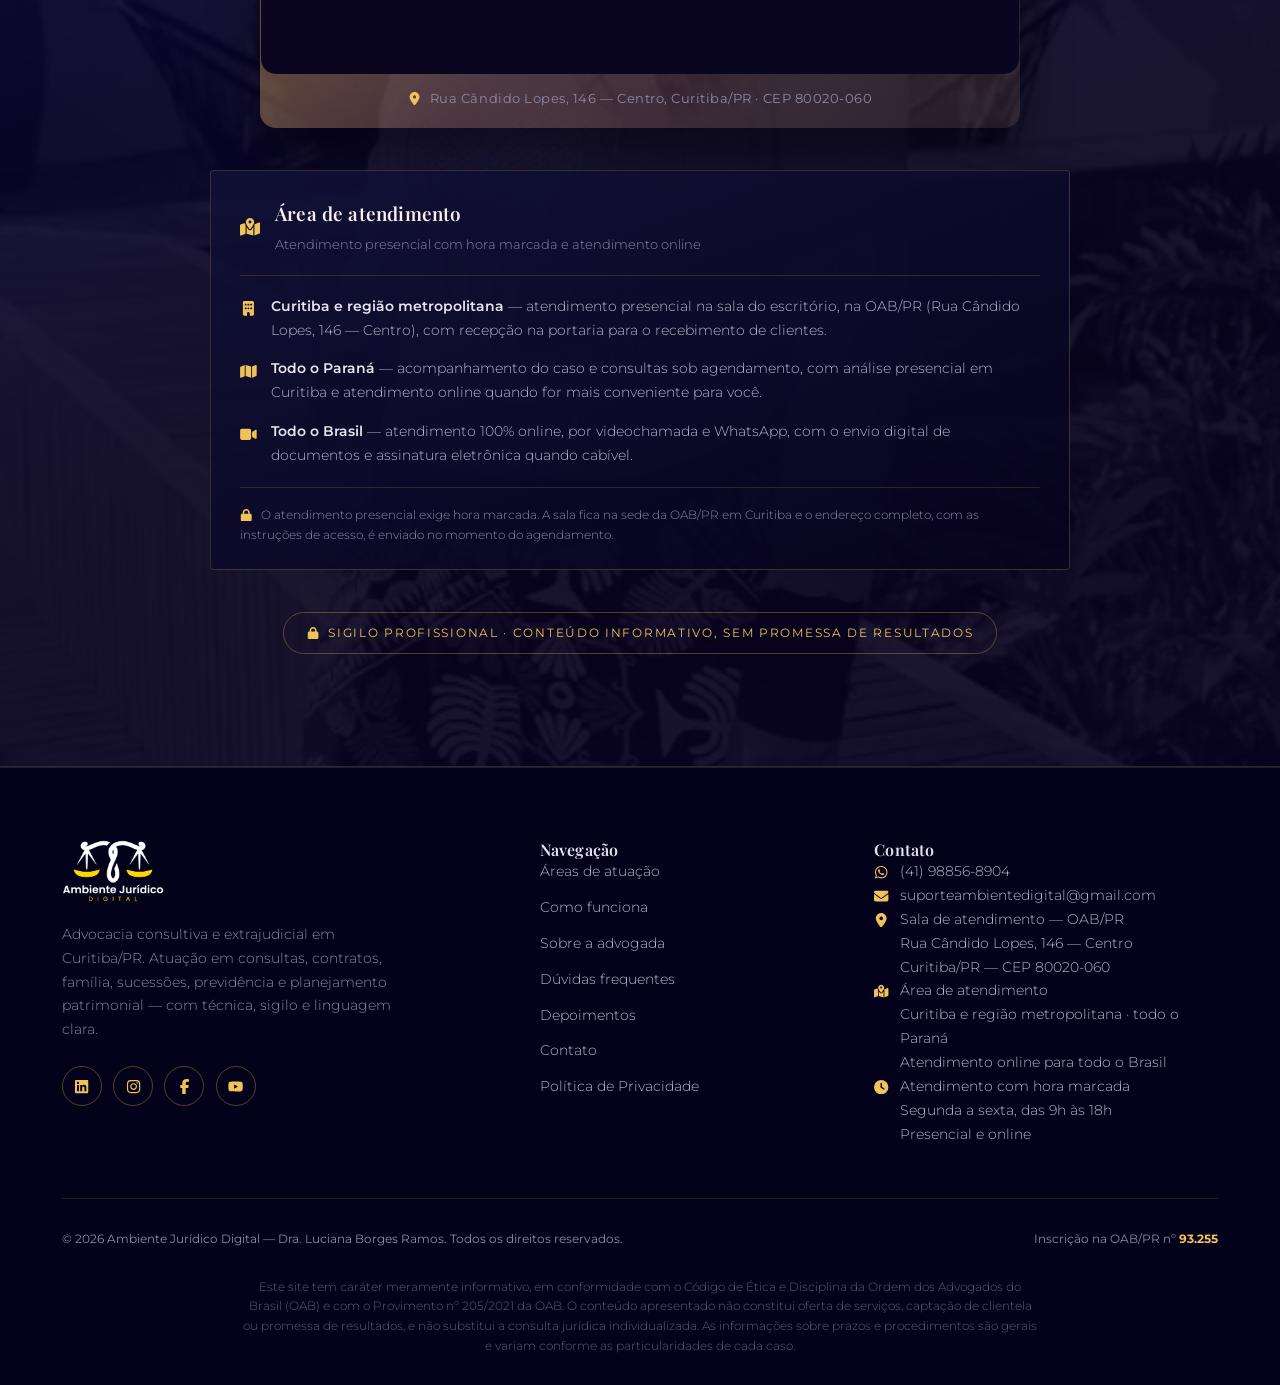
==== commit 7764ee08: "Adicionar LinkedIn ao sameAs e ao rodape URL publica canonica da pagina da empresa no LinkedIn: http" ====
--- a/index.html
+++ b/index.html
@@ -51,8 +51,9 @@
        Nenhum cookie e gravado antes da escolha do visitante: o consentimento
        padrao e "denied" e so muda para "granted" apos o aceite. O ID de
        medicao fica em assets/analytics.js. -->
-  <script src="assets/analytics.js?v=20261020" defer></script>
-  <script src="assets/consent.js?v=20261020" defer></script>
+  <script src="assets/analytics.js?v=20261021" defer></script>
+  <script src="assets/consent.js?v=20261021" defer></script>
+  <script src="assets/events.js?v=20261021" defer></script>
 </head>
 <body>
 
@@ -671,6 +672,9 @@
             com técnica, sigilo e linguagem clara.
           </p>
           <div class="footer-social">
+            <a href="https://www.linkedin.com/company/ambientejuridicodigital" target="_blank" rel="noopener" aria-label="Ambiente Jurídico Digital no LinkedIn" title="LinkedIn">
+              <svg class="fa-icon" viewBox="0 0 448 512" aria-hidden="true" focusable="false"><path d="M416 32H31.9C14.3 32 0 46.5 0 64.3v383.4C0 465.5 14.3 480 31.9 480H416c17.6 0 32-14.5 32-32.3V64.3c0-17.8-14.4-32.3-32-32.3zM135.4 416H69V202.2h66.5V416zm-33.2-243c-21.3 0-38.5-17.3-38.5-38.5S80.9 96 102.2 96c21.2 0 38.5 17.3 38.5 38.5 0 21.3-17.2 38.5-38.5 38.5zm282.1 243h-66.4V312c0-24.8-.5-56.7-34.5-56.7-34.6 0-39.9 27-39.9 54.9V416h-66.4V202.2h63.7v29.2h.9c8.9-16.8 30.6-34.5 62.9-34.5 67.2 0 79.7 44.3 79.7 101.9V416z"/></svg>
+            </a>
             <a href="https://www.instagram.com/ambientejuridicodigital/" target="_blank" rel="noopener" aria-label="Ambiente Jurídico Digital no Instagram" title="Instagram">
               <svg class="fa-icon" viewBox="0 0 448 512" aria-hidden="true" focusable="false"><path d="M224.1 141c-63.6 0-114.9 51.3-114.9 114.9s51.3 114.9 114.9 114.9S339 319.5 339 255.9 287.7 141 224.1 141zm0 189.6c-41.1 0-74.7-33.5-74.7-74.7s33.5-74.7 74.7-74.7 74.7 33.5 74.7 74.7-33.6 74.7-74.7 74.7zm146.4-194.3c0 14.9-12 26.8-26.8 26.8-14.9 0-26.8-12-26.8-26.8s12-26.8 26.8-26.8 26.8 12 26.8 26.8zm76.1 27.2c-1.7-35.9-9.9-67.7-36.2-93.9-26.2-26.2-58-34.4-93.9-36.2-37-2.1-147.9-2.1-184.9 0-35.8 1.7-67.6 9.9-93.9 36.1s-34.4 58-36.2 93.9c-2.1 37-2.1 147.9 0 184.9 1.7 35.9 9.9 67.7 36.2 93.9s58 34.4 93.9 36.2c37 2.1 147.9 2.1 184.9 0 35.9-1.7 67.7-9.9 93.9-36.2 26.2-26.2 34.4-58 36.2-93.9 2.1-37 2.1-147.8 0-184.8zM398.8 388c-7.8 19.6-22.9 34.7-42.6 42.6-29.5 11.7-99.5 9-132.1 9s-102.7 2.6-132.1-9c-19.6-7.8-34.7-22.9-42.6-42.6-11.7-29.5-9-99.5-9-132.1s-2.6-102.7 9-132.1c7.8-19.6 22.9-34.7 42.6-42.6 29.5-11.7 99.5-9 132.1-9s102.7-2.6 132.1 9c19.6 7.8 34.7 22.9 42.6 42.6 11.7 29.5 9 99.5 9 132.1s2.7 102.7-9 132.1z"/></svg>
             </a>
@@ -937,7 +941,8 @@
         "sameAs": [
           "https://www.youtube.com/channel/UC_u-M7OpLYKZberdLt0ebxg",
           "https://www.instagram.com/ambientejuridicodigital/",
-          "https://www.facebook.com/oambientejuridicodigital"
+          "https://www.facebook.com/oambientejuridicodigital",
+          "https://www.linkedin.com/company/ambientejuridicodigital"
         ],
         "contactPoint": [{
           "@type": "ContactPoint",
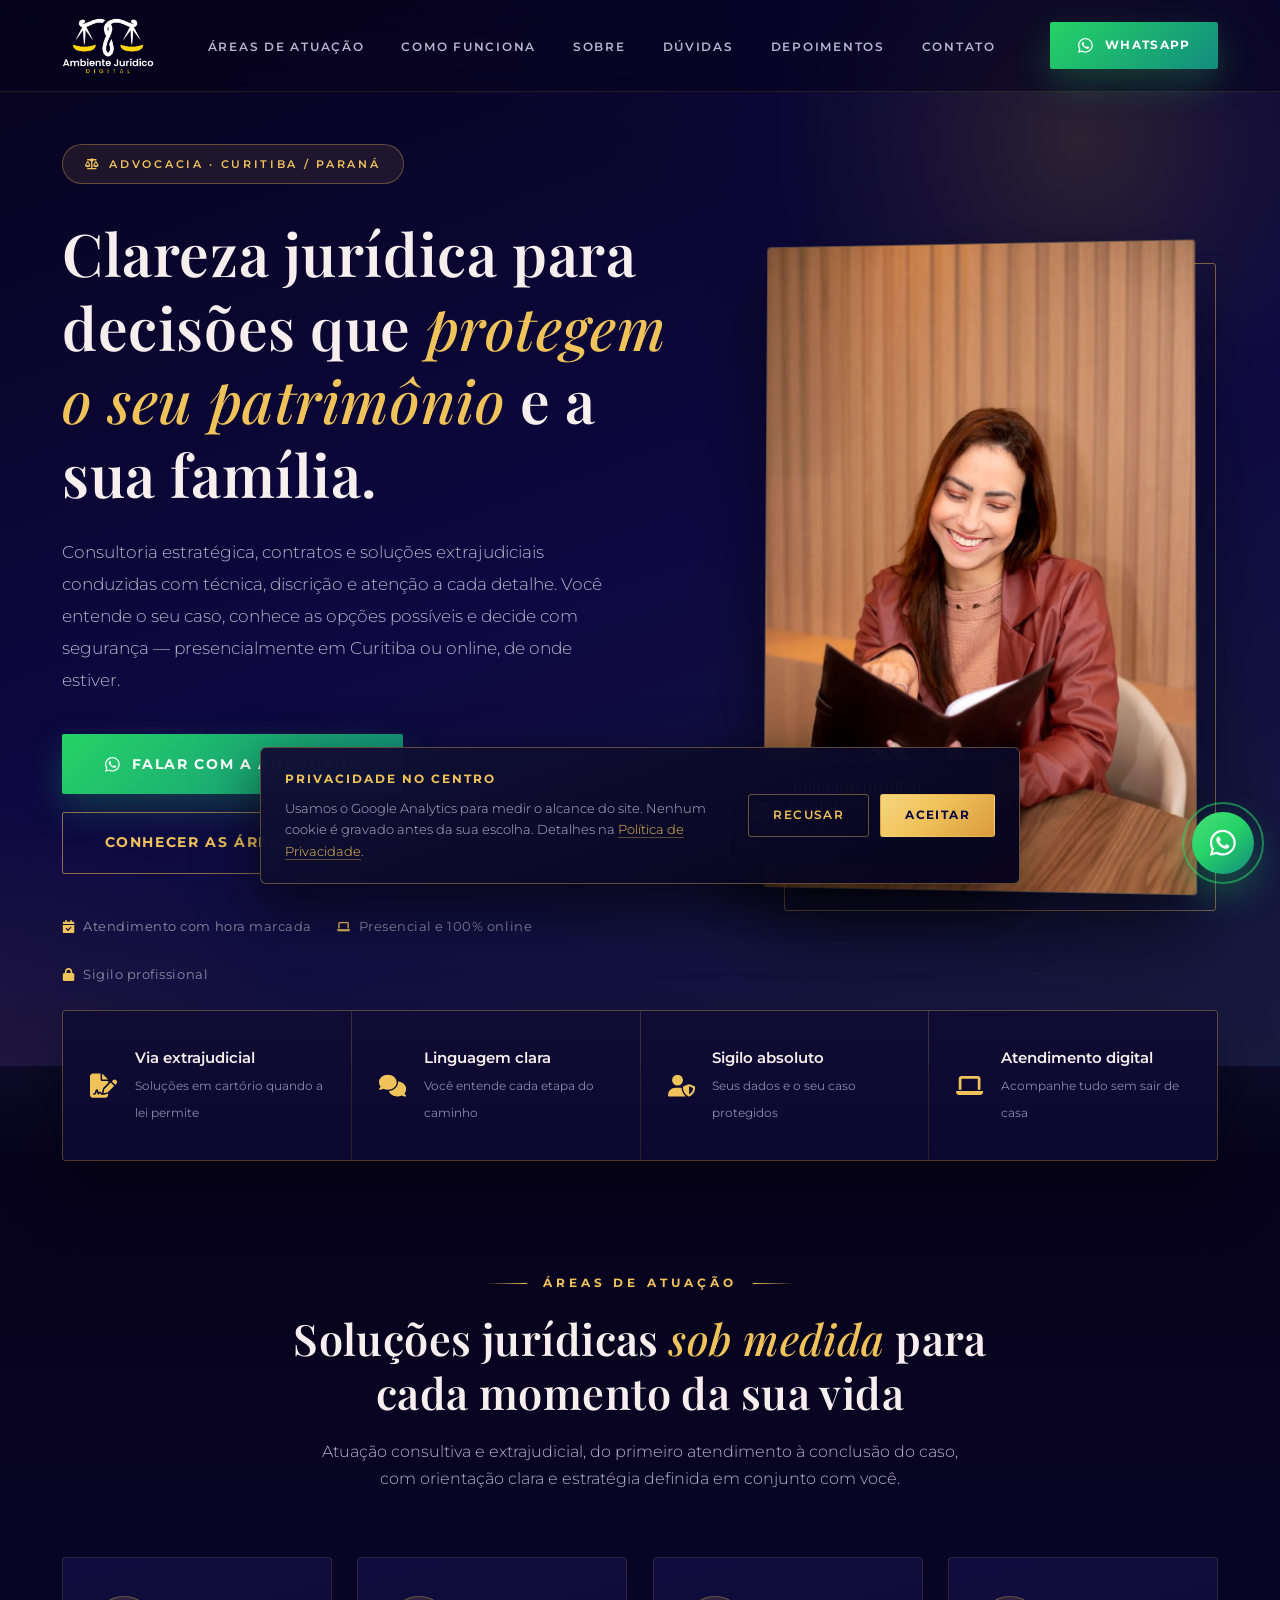
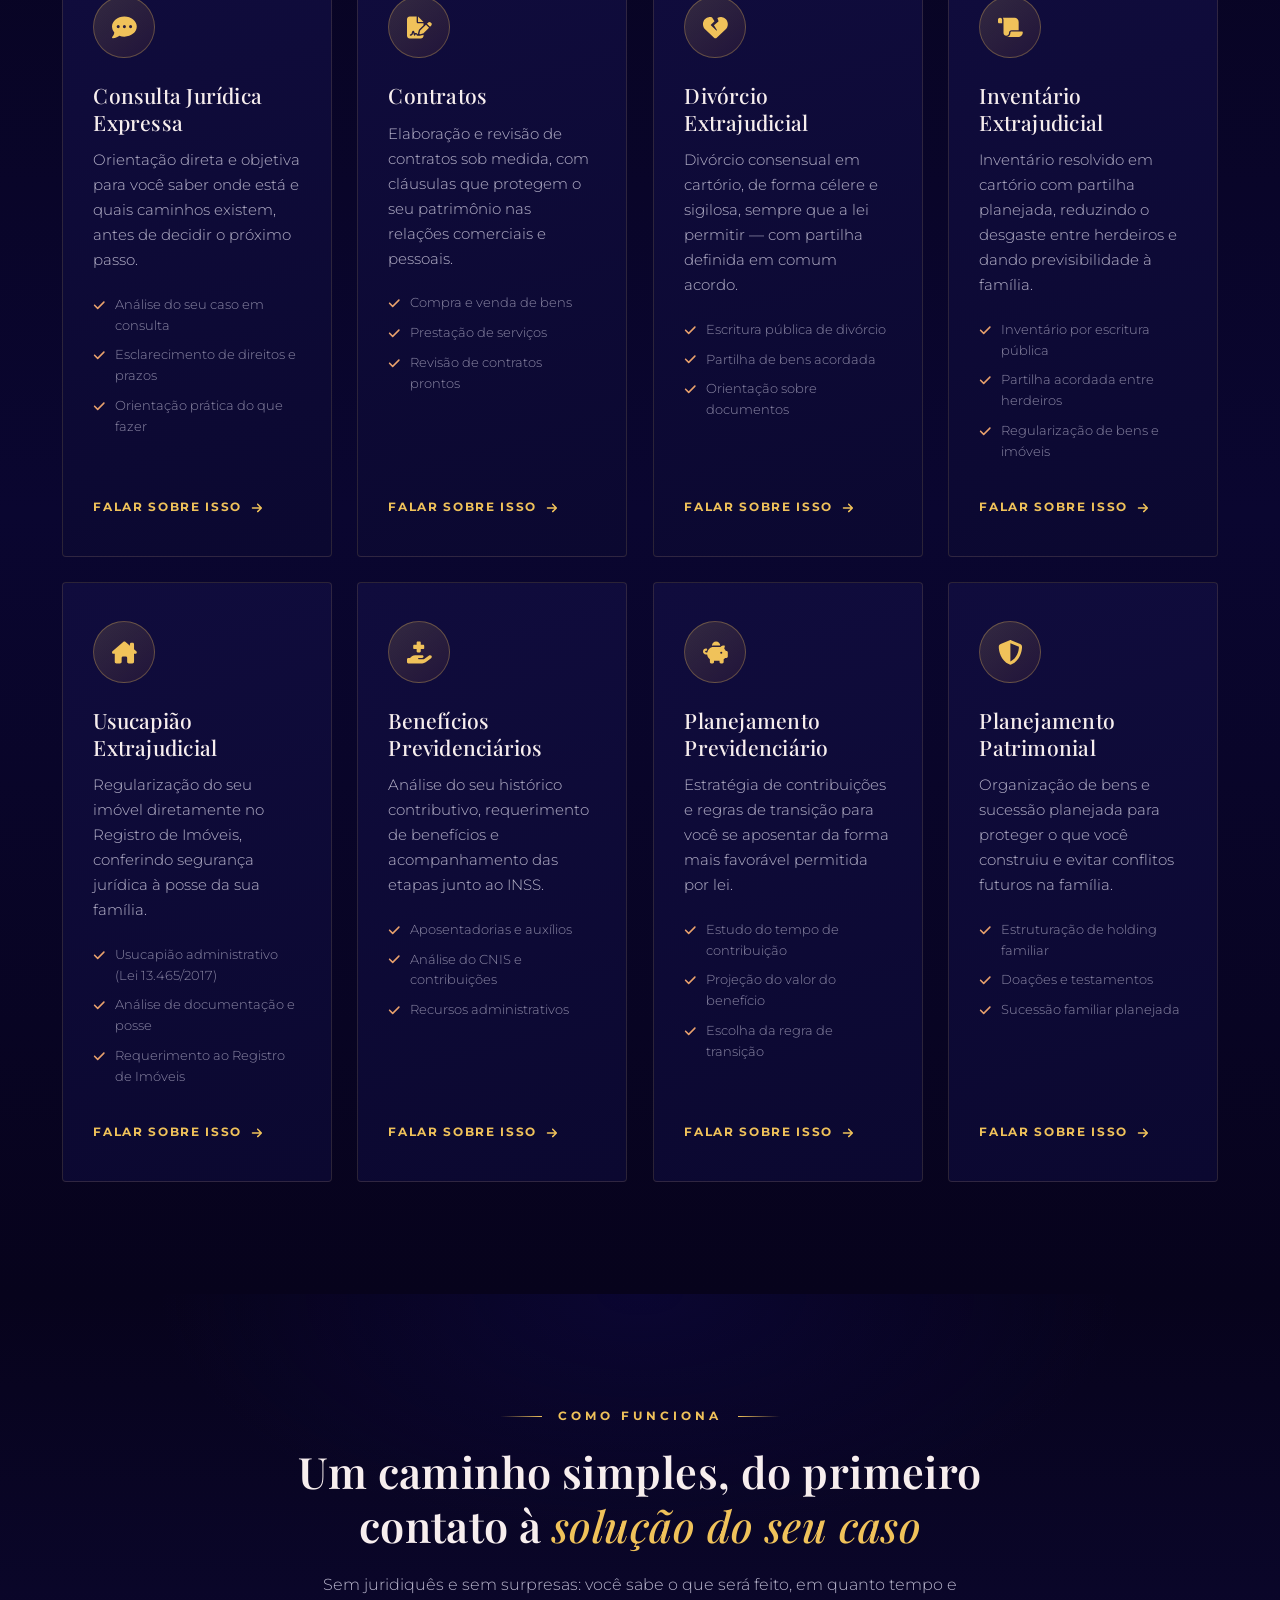
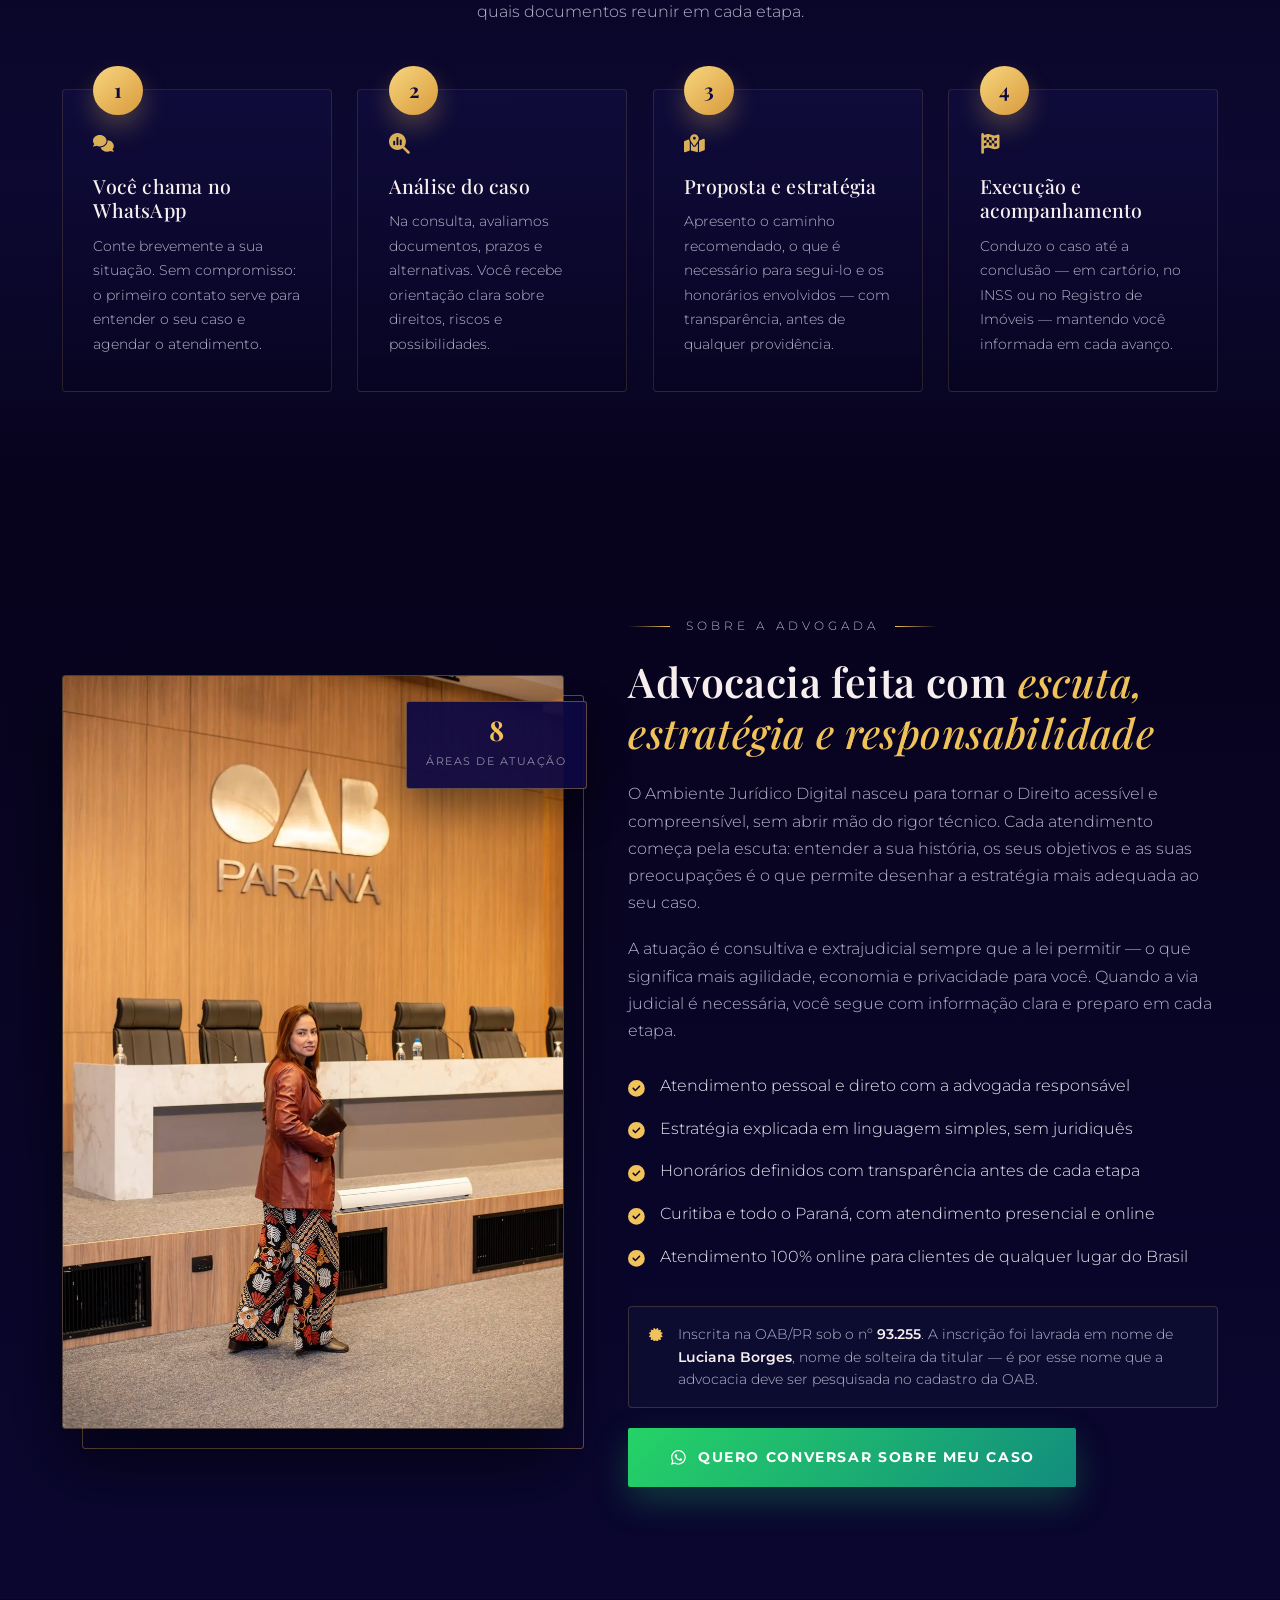
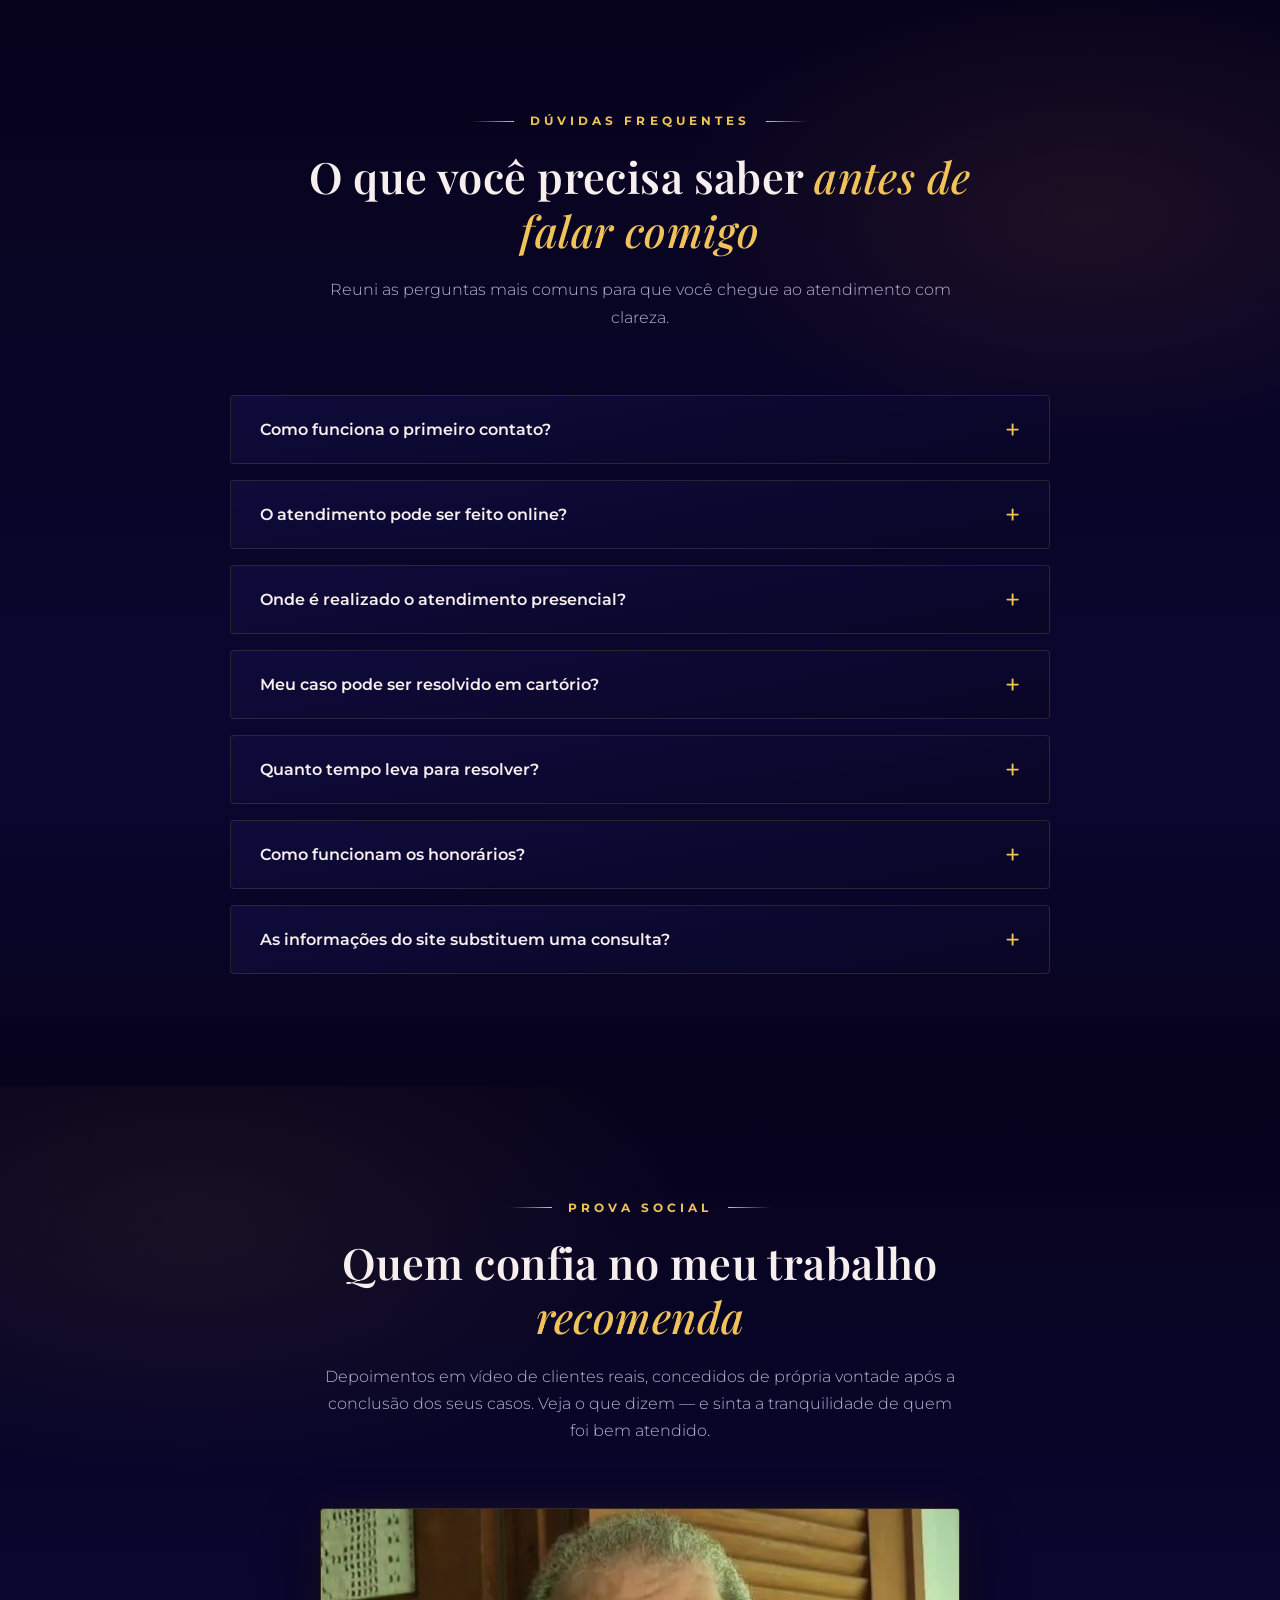
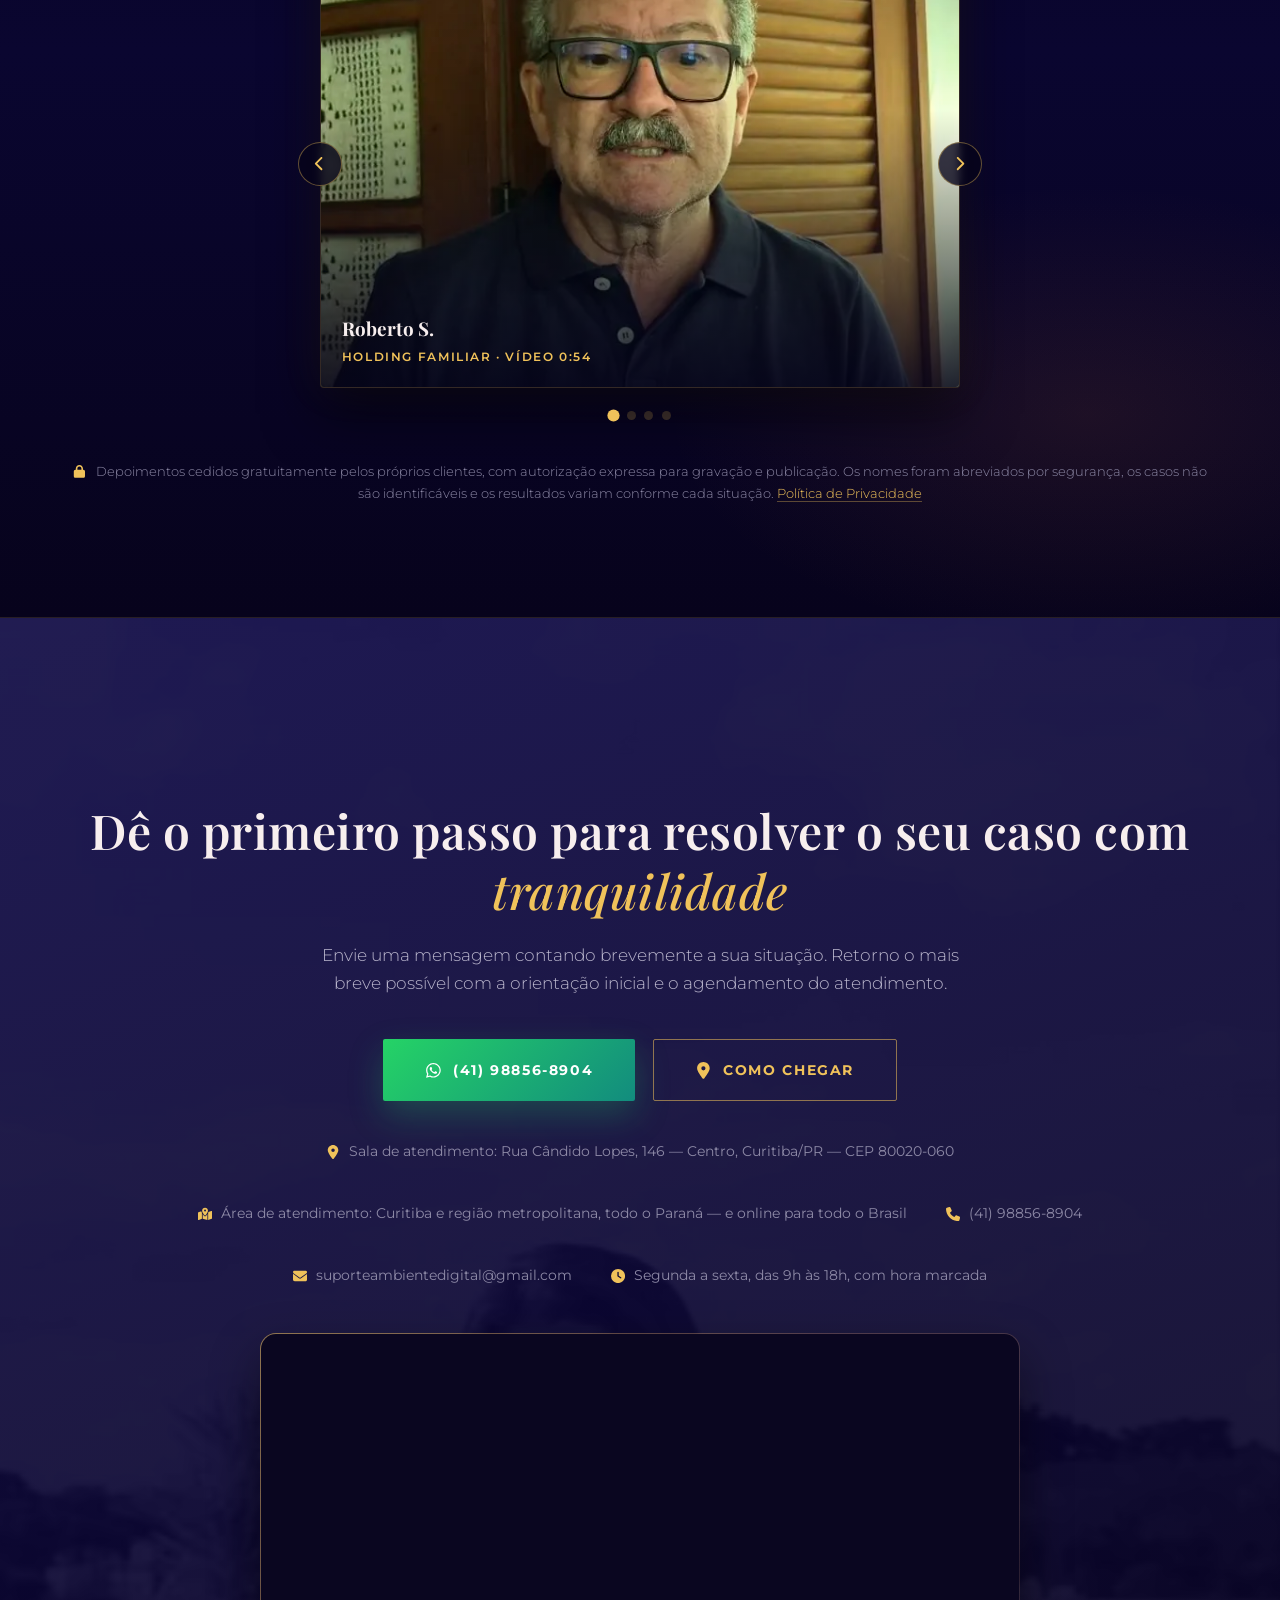
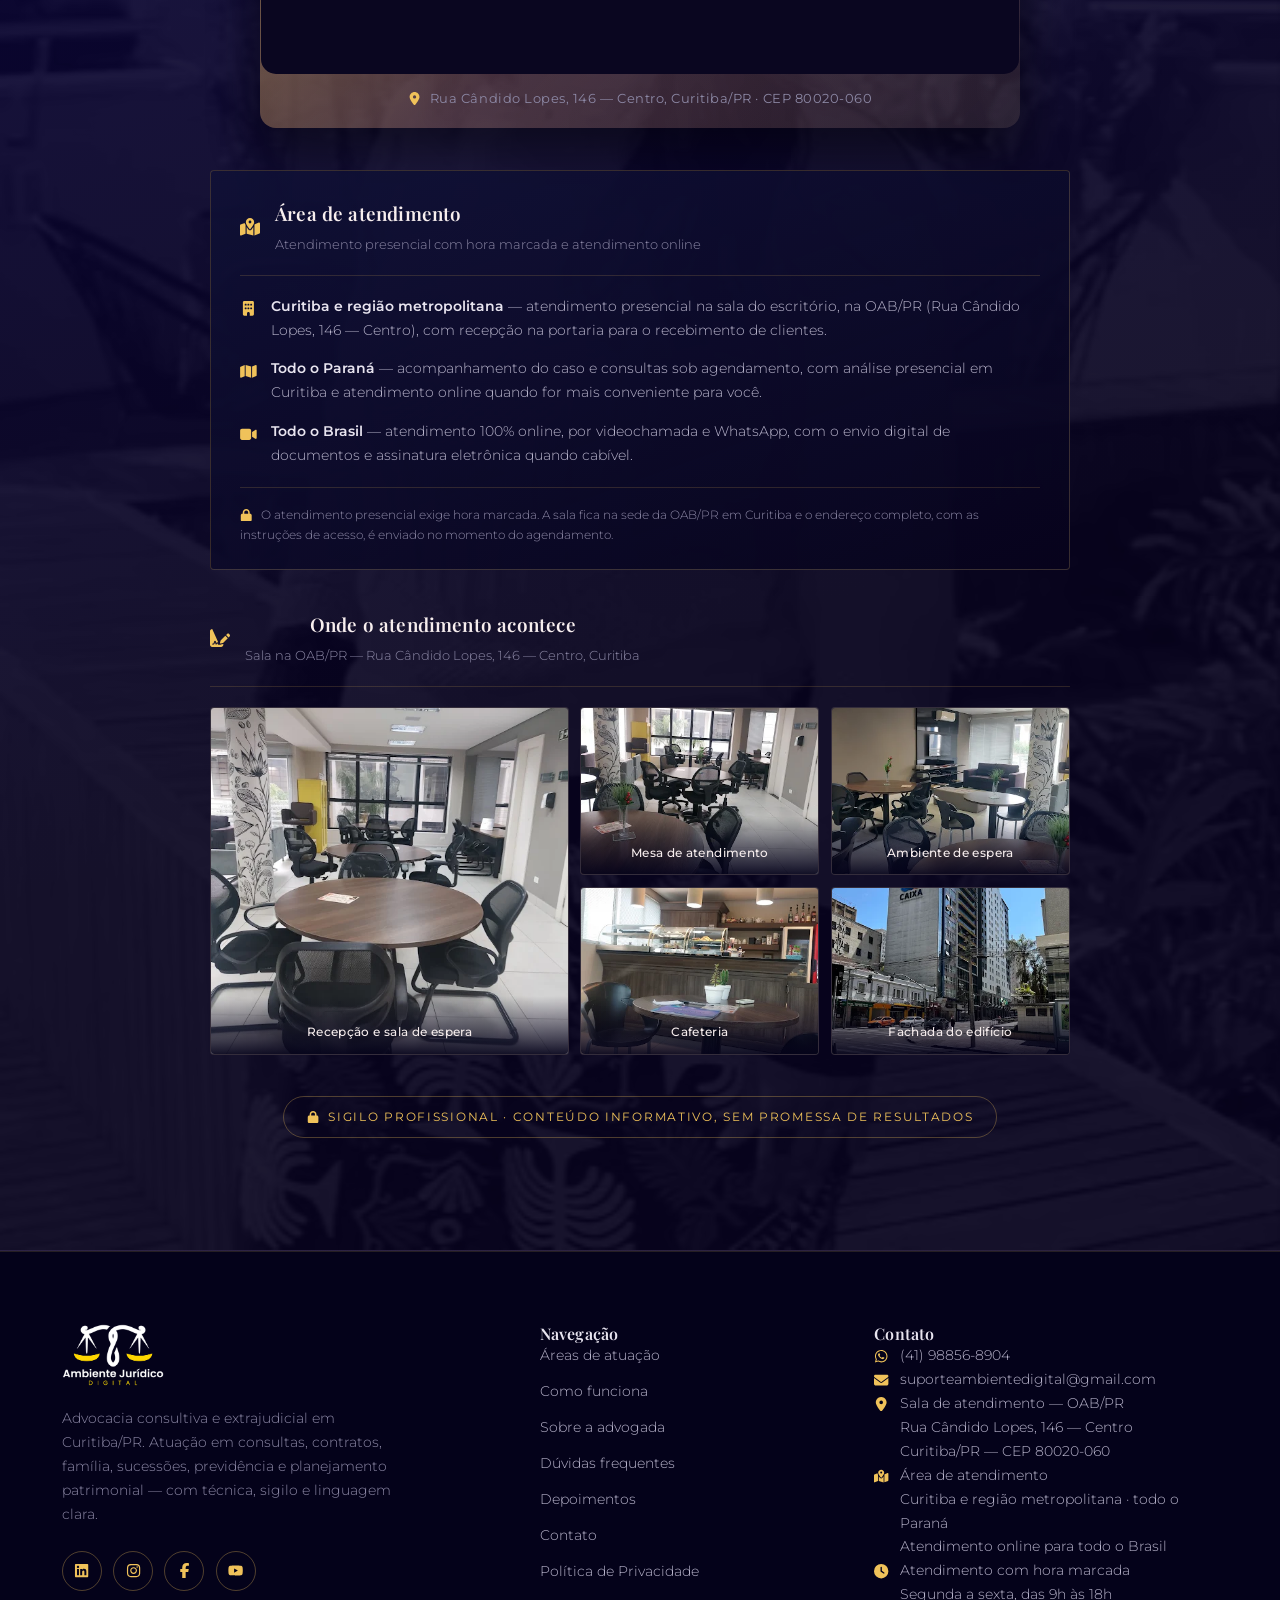
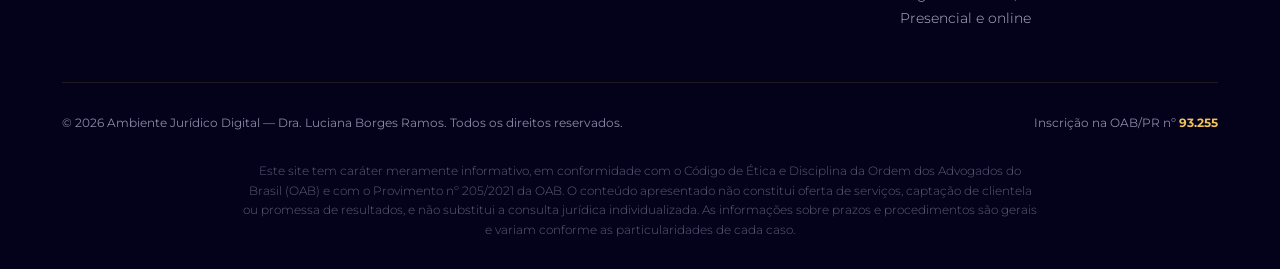
==== commit 4aee3e68: "Publicar galeria do coworking da OAB/PR e pacote de fotos para o Perfil 5 fotos do ambiente na Rua C" ====
--- a/index.html
+++ b/index.html
@@ -653,6 +653,54 @@
           O atendimento presencial exige hora marcada. A sala fica na sede da OAB/PR em Curitiba
           e o endereço completo, com as instruções de acesso, é enviado no momento do agendamento.
         </p>
+      </div>
+
+      <!-- Galeria do ambiente de atendimento -->
+      <div class="galeria reveal">
+        <div class="galeria-titulo">
+          <svg class="fa-icon" viewBox="0 0 576 512" aria-hidden="true" focusable="false"><path d="M64 0C28.7 0 0 28.7 0 64V448c0 35.3 28.7 64 64 64H320c35.3 0 64-28.7 64-64V428.7c-2.7 1.1-5.4 2-8.2 2.7l-60.1 15c-3 .7-6 1.2-9 1.4c-.9.1-1.8.2-2.7.2H240c-6.1 0-11.6-3.4-14.3-8.8l-8.8-17.7c-1.7-3.4-5.1-5.5-8.8-5.5s-7.2 2.1-8.8 5.5l-8.8 17.7c-2.6 5.9-9.2 9.4-15.7 8.8s-12.1-5.1-13.9-11.3L144 381l-9.8 32.8c-6.1 20.3-24.8 34.2-45 34.2H80c-8.8 0-16-7.2-16-16s7.2-16 16-16h8.2c7.1 0 13.3-4.6 15.3-11.4l14.9-49.5c3.4-11.3 13.8-19.1 25.6-19.1s22.2 7.8 25.6 19.1l11.6 38.6c7.4-6.2 16.6-10.3 25.3-11.4 9.7-1.2 19.8-1.9 30.1-1.9zM549.8 139.7c-15.6-15.6-40.9-15.6-56.6 0l-29.4 29.4 71 71 29.4-29.4c15.6-15.6 15.6-40.9 0-56.6l-14.4-14.4zM311.9 321c-4.1 4.1-7 9.2-8.4 14.9l-15 60.1c-1.4 5.5.2 11.2 4.2 15.2s9.7 5.6 15.2 4.2l60.1-15c5.6-1.4 10.8-4.3 14.9-8.4L512.1 262.7l-71-71L311.9 321z"/></svg>
+          <div>
+            <strong>Onde o atendimento acontece</strong>
+            <small>Sala na OAB/PR — Rua Cândido Lopes, 146 — Centro, Curitiba</small>
+          </div>
+        </div>
+        <div class="galeria-grade">
+          <figure class="galeria-item galeria-destaque">
+            <picture>
+              <source srcset="assets/sala-de-espera.webp" type="image/webp">
+              <img src="assets/sala-de-espera.jpg" alt="Sala de espera e recepção do coworking da OAB/PR na Rua Cândido Lopes, com mesas de atendimento" width="680" height="510" loading="lazy" decoding="async">
+            </picture>
+            <figcaption>Recepção e sala de espera</figcaption>
+          </figure>
+          <figure class="galeria-item">
+            <picture>
+              <source srcset="assets/mesas-de-trabalho.webp" type="image/webp">
+              <img src="assets/mesas-de-trabalho.jpg" alt="Mesa de atendimento na sala de trabalho do coworking da OAB/PR em Curitiba" width="382" height="510" loading="lazy" decoding="async">
+            </picture>
+            <figcaption>Mesa de atendimento</figcaption>
+          </figure>
+          <figure class="galeria-item">
+            <picture>
+              <source srcset="assets/ambiente-conchegante.webp" type="image/webp">
+              <img src="assets/ambiente-conchegante.jpg" alt="Ambiente de espera do coworking da OAB/PR, com ar-condicionado e assentos para os clientes" width="382" height="510" loading="lazy" decoding="async">
+            </picture>
+            <figcaption>Ambiente de espera</figcaption>
+          </figure>
+          <figure class="galeria-item">
+            <picture>
+              <source srcset="assets/cafeteria.webp" type="image/webp">
+              <img src="assets/cafeteria.jpg" alt="Cafeteria do coworking da OAB/PR disponível aos insumos e clientes em atendimento" width="382" height="510" loading="lazy" decoding="async">
+            </picture>
+            <figcaption>Cafeteria</figcaption>
+          </figure>
+          <figure class="galeria-item">
+            <picture>
+              <source srcset="assets/edificio-maringa.webp" type="image/webp">
+              <img src="assets/edificio-maringa.jpg" alt="Fachada do Edifício Maringá, na Rua Cândido Lopes, 146, Centro de Curitiba, onde fica a sala de atendimento" width="382" height="510" loading="lazy" decoding="async">
+            </picture>
+            <figcaption>Fachada do edifício</figcaption>
+          </figure>
+        </div>
       </div>
       <div class="reveal">
         <span class="cta-selo"><svg class="fa-icon" viewBox="0 0 448 512" aria-hidden="true" focusable="false"><path d="M144 144v48H304V144c0-44.2-35.8-80-80-80s-80 35.8-80 80zM80 192V144C80 64.5 144.5 0 224 0s144 64.5 144 144v48h16c35.3 0 64 28.7 64 64V448c0 35.3-28.7 64-64 64H64c-35.3 0-64-28.7-64-64V256c0-35.3 28.7-64 64-64H80z"/></svg> Sigilo profissional · Conteúdo informativo, sem promessa de resultados</span>
--- a/assets/style.css
+++ b/assets/style.css
@@ -860,6 +860,51 @@
       border-top: 1px solid rgba(240, 194, 90, 0.16);
       color: var(--text-mute); font-size: 0.78rem; font-weight: 300; line-height: 1.6;
     }.area-atendimento-nota i, .area-atendimento-nota .fa-icon { color: var(--gold); margin-right: 0.35rem; }
+
+    /* ===================== GALERIA DO AMBIENTE ===================== */
+    .galeria {
+      max-width: 860px;
+      margin: 2.4rem auto 0;
+    }
+    .galeria-titulo {
+      display: flex; align-items: center; gap: 0.95rem;
+      padding-bottom: 1.1rem; margin-bottom: 1.3rem;
+      border-bottom: 1px solid rgba(240, 194, 90, 0.16);
+    }
+    .galeria-titulo .fa-icon { color: var(--gold); font-size: 1.25rem; flex-shrink: 0; }
+    .galeria-titulo strong {
+      display: block; font-family: 'Playfair Display', serif; font-size: 1.18rem;
+      color: var(--offwhite); font-weight: 600; letter-spacing: 0.01em;
+    }
+    .galeria-titulo small { color: var(--text-mute); font-size: 0.8rem; font-weight: 300; }
+    .galeria-grade {
+      display: grid;
+      grid-template-columns: 1.5fr 1fr 1fr;
+      grid-auto-rows: 168px;
+      gap: 0.7rem;
+    }
+    .galeria-item {
+      position: relative; overflow: hidden; margin: 0;
+      border-radius: 4px; border: 1px solid rgba(240, 194, 90, 0.16);
+      background: var(--navy-card);
+    }
+    .galeria-item picture { display: contents; }
+    .galeria-item img {
+      width: 100%; height: 100%; object-fit: cover; display: block;
+      transition: transform 0.7s var(--ease);
+    }
+    .galeria-item:hover img { transform: scale(1.06); }
+    .galeria-destaque { grid-row: span 2; }
+    .galeria-item figcaption {
+      position: absolute; inset: auto 0 0 0;
+      padding: 1.6rem 0.9rem 0.7rem;
+      background: linear-gradient(to top, rgba(4, 2, 26, 0.92) 0%, rgba(4, 2, 26, 0) 100%);
+      color: var(--offwhite); font-size: 0.76rem; font-weight: 500; letter-spacing: 0.03em;
+    }
+    @media (max-width: 720px) {
+      .galeria-grade { grid-template-columns: 1fr 1fr; grid-auto-rows: 140px; }
+      .galeria-destaque { grid-column: span 2; grid-row: span 1; }
+    }
 
     /* ===================== FOOTER ===================== */
     footer { background: #04021a; padding: 4.5rem 0 0; border-top: 1px solid rgba(240, 194, 90, 0.14); }
